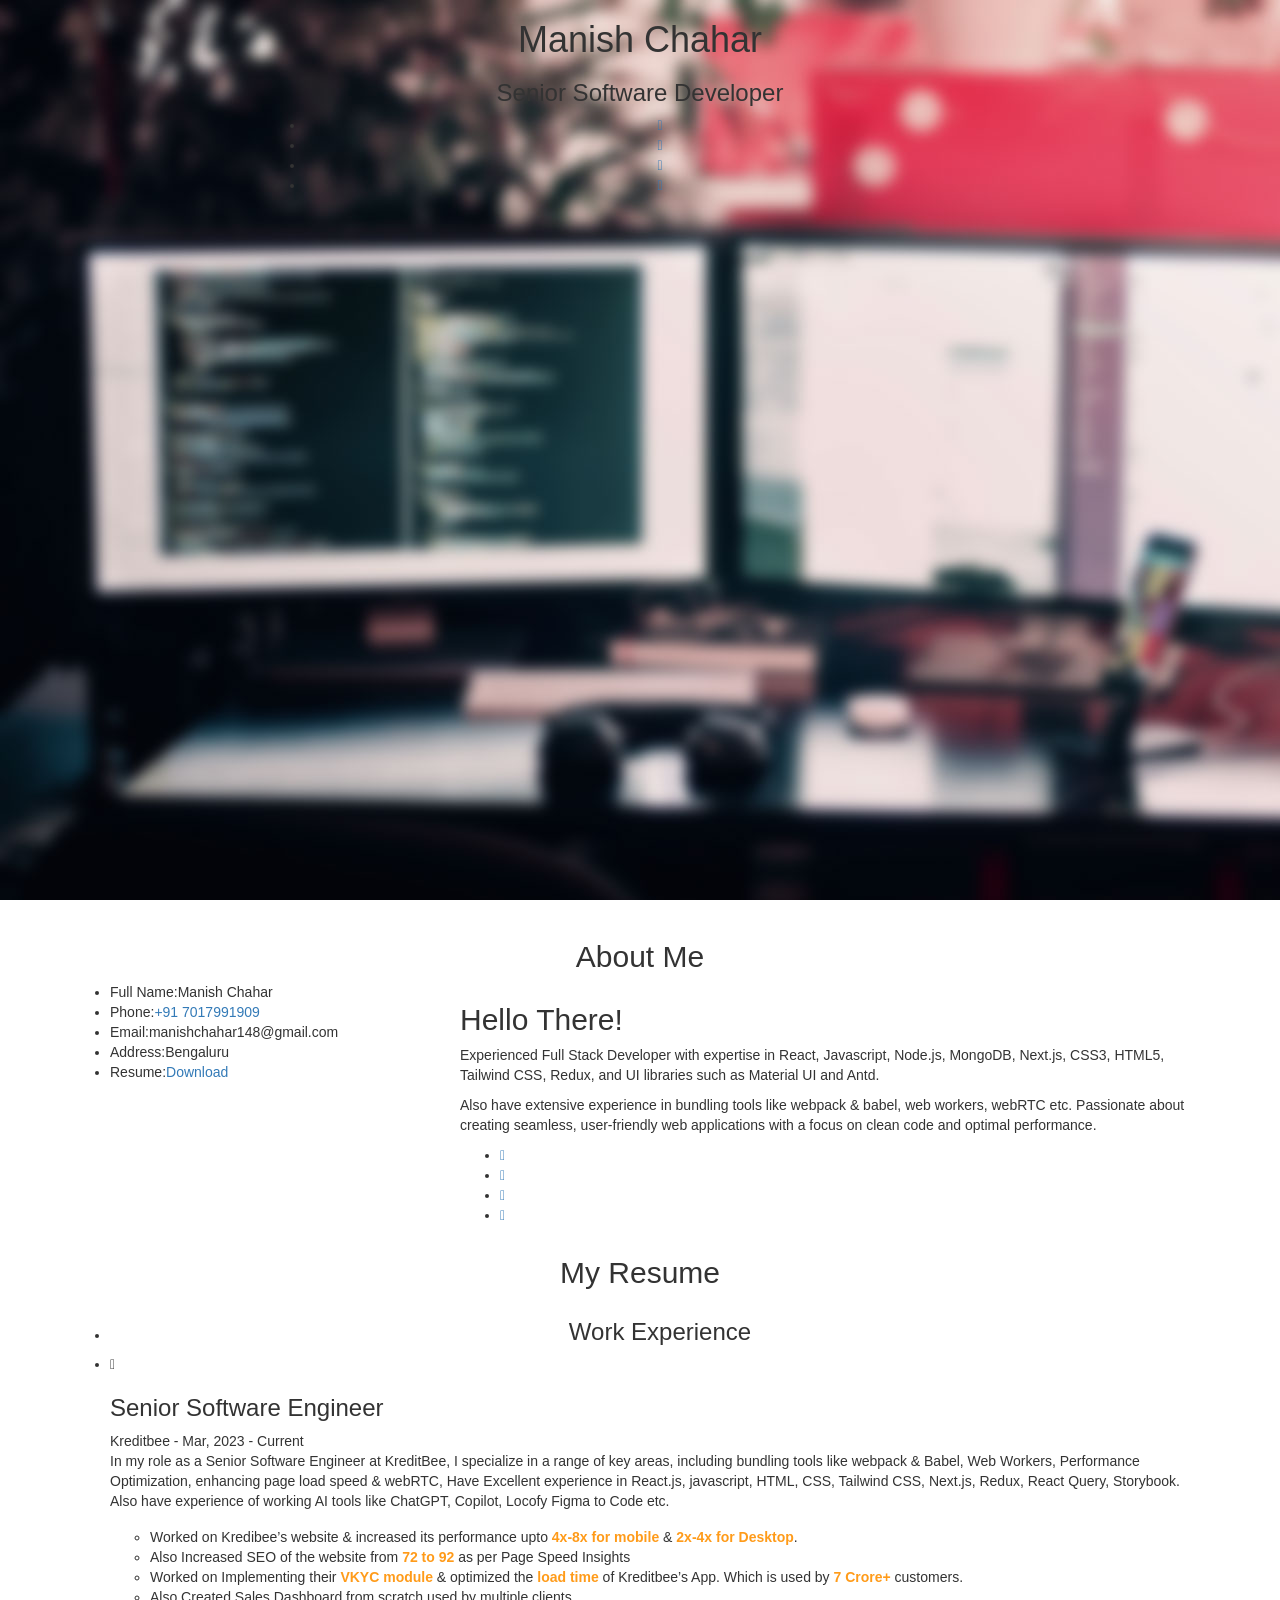
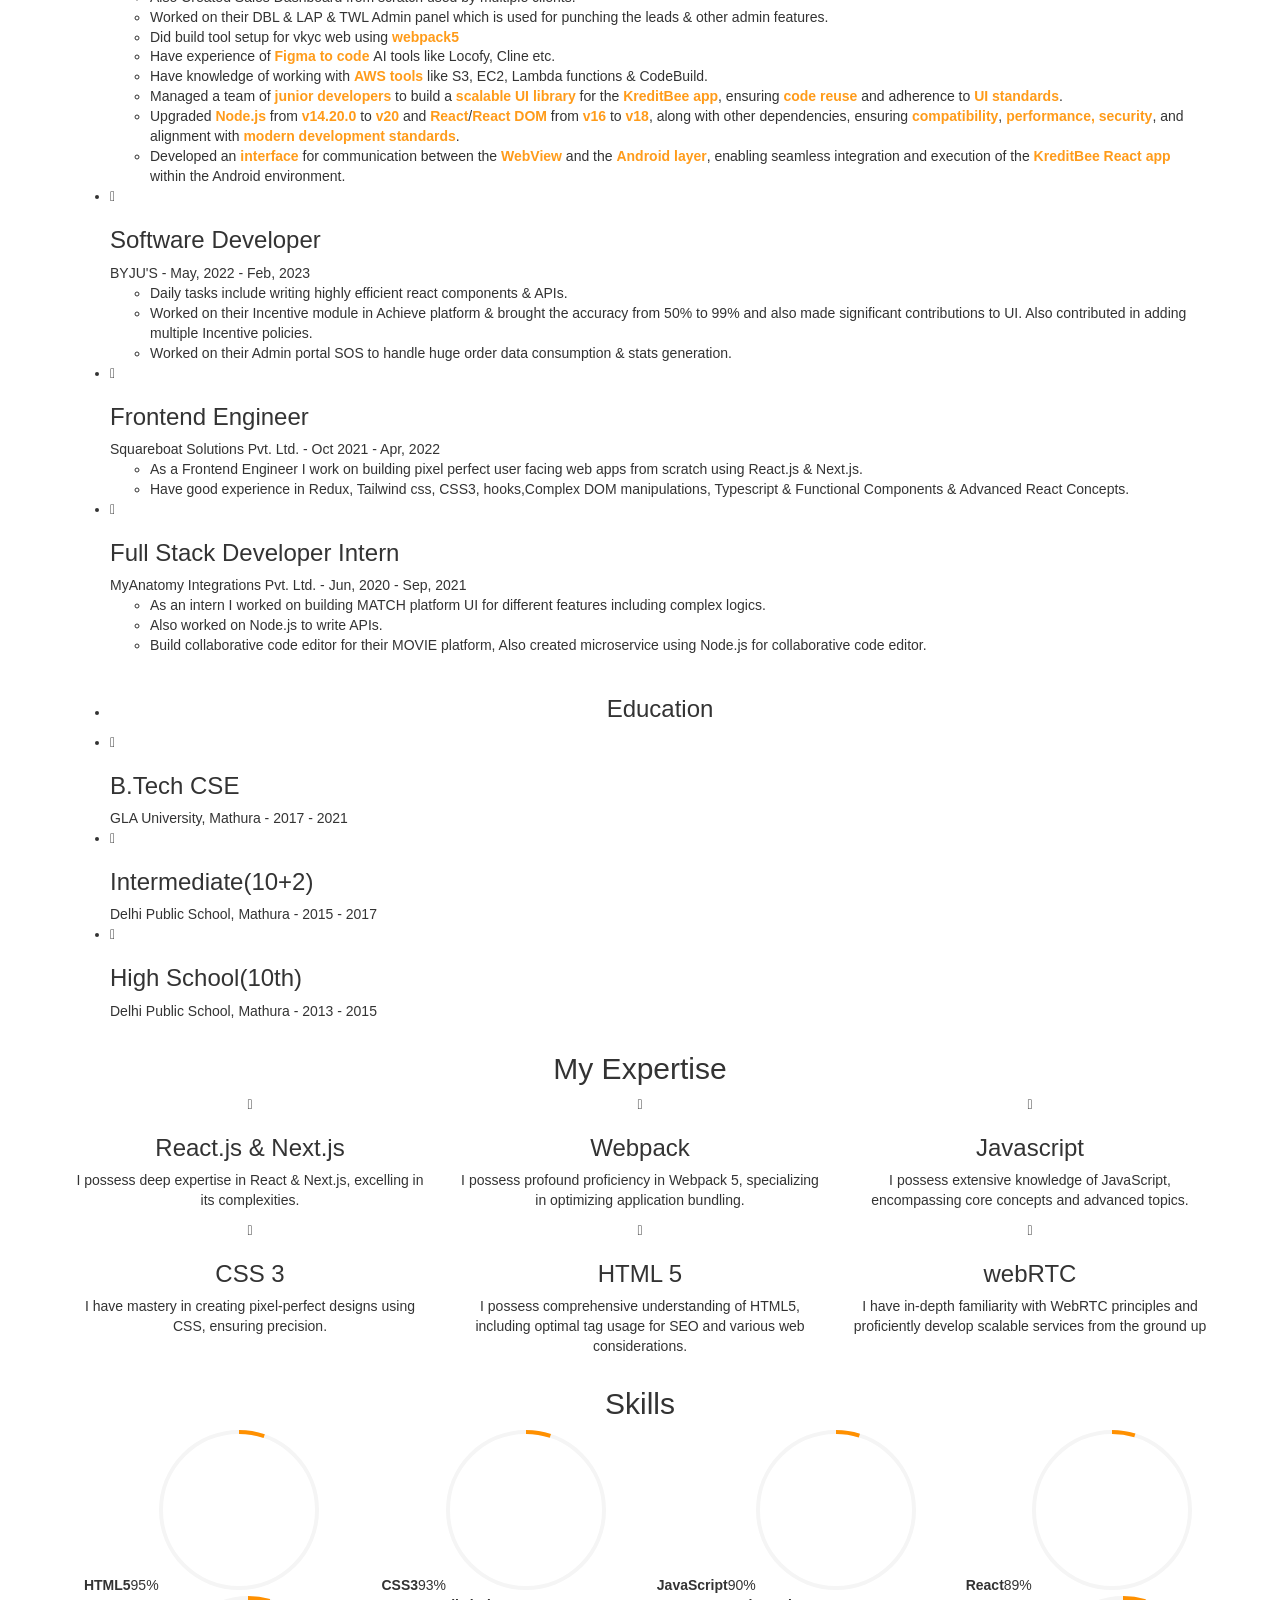
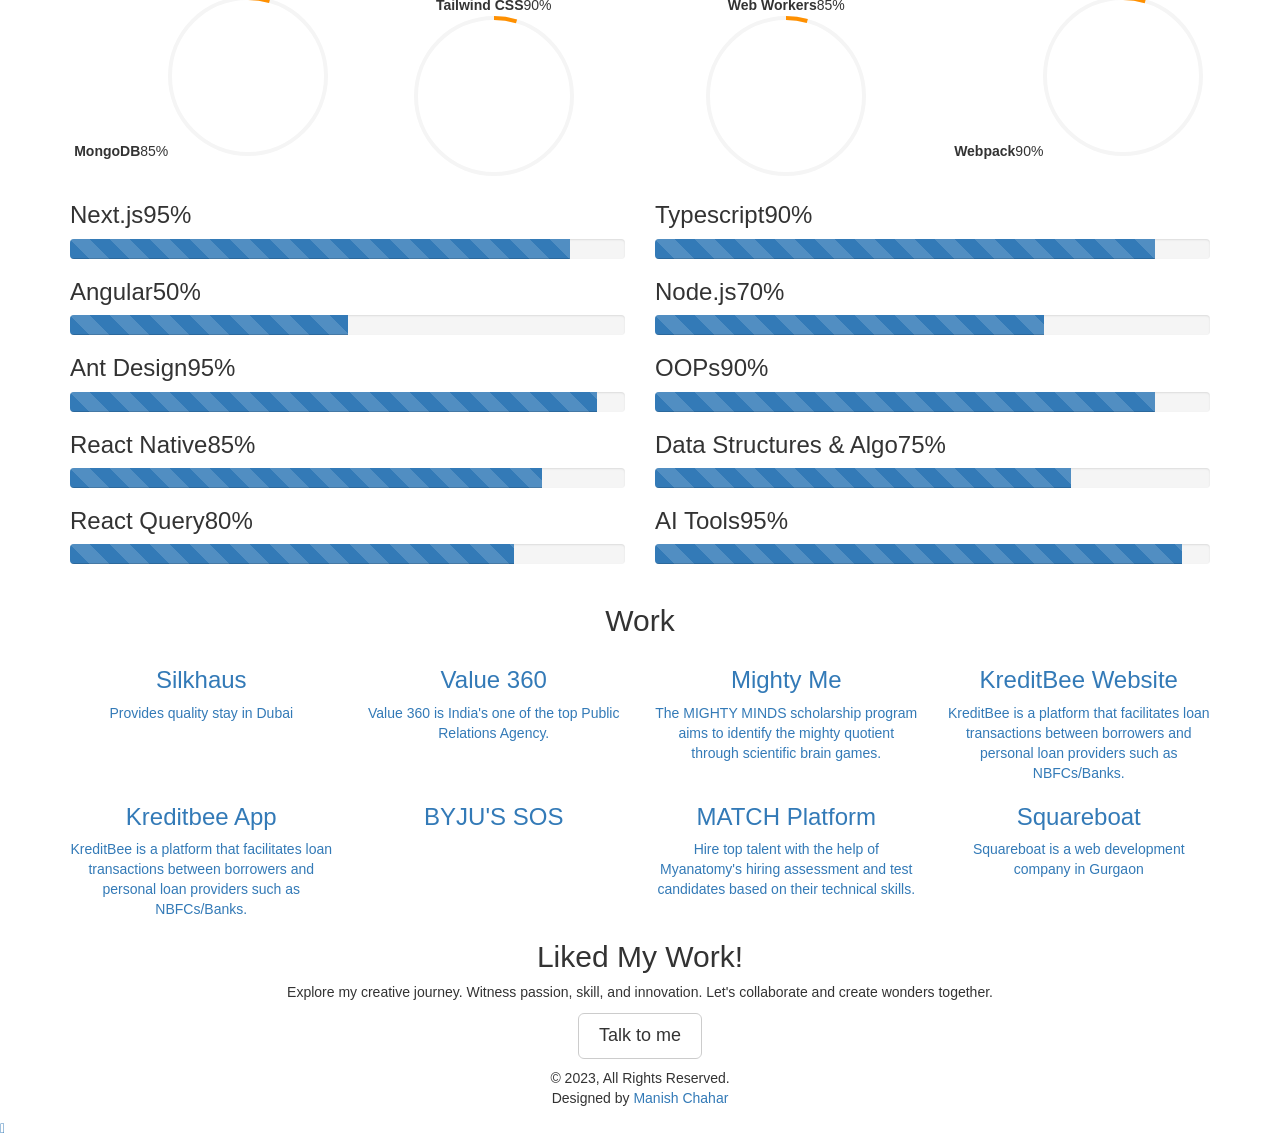
==== index.html @ 844292bc "updated resume" ====
<!DOCTYPE HTML>
<html>
	<head>
	<meta charset="utf-8">
	<meta http-equiv="X-UA-Compatible" content="IE=edge">
	<title>Manish Chahar | Senior Software Developer</title>
	<meta name="viewport" content="width=device-width, initial-scale=1">
	<meta name="description" content="Manish Chahar, Senior Software Engineer @ Kreditbee, Completed graduation from GLA university." />
	<meta name="keywords" content="Manish, Chahar, DPS, GLAU, Kreditbee, BYJUS, Squareboat, Myanatomy, Software Developer, Mathura, UP " />
	<meta name="author" content="Manish Chahar" />
	<link rel="shortcut icon" href="/images/manish-chahar.jpg">


	<!-- 
	//////////////////////////////////////////////////////

	FREE HTML5 TEMPLATE 
	DESIGNED & DEVELOPED by FreeHTML5.co
		
	Website: 		http://freehtml5.co/
	Email: 			info@freehtml5.co
	Twitter: 		http://twitter.com/fh5co
	Facebook: 		https://www.facebook.com/fh5co

	//////////////////////////////////////////////////////
	 -->

  	<!-- Facebook and Twitter integration -->
	<meta property="og:title" content="Manish Chahar | Senior Software Engineer"/>
	<meta property="og:image" content="https://media.licdn.com/dms/image/D5603AQE0ILjl3J16UA/profile-displayphoto-shrink_800_800/0/1688136724009?e=2147483647&v=beta&t=O2MAdhRwEzxKt0YaDdYSLkgUY6iPmel_VOQqS8yxaNg"/>
	<meta property="og:url" content="http://manishchahar.in"/>
	<meta property="og:site_name" content="Manish Chahar | Senior Software Engineer"/>
	<meta property="og:description" content="Manish Chahar, Senior Software Engineer @ Kreditbee, Graduated from GLA university."/>
	<meta name="twitter:title" content="Manish Chahar | Senior Software Engineer" />
	<meta name="twitter:image" content="https://media.licdn.com/dms/image/D5603AQE0ILjl3J16UA/profile-displayphoto-shrink_800_800/0/1688136724009?e=2147483647&v=beta&t=O2MAdhRwEzxKt0YaDdYSLkgUY6iPmel_VOQqS8yxaNg" />
	<meta name="twitter:url" content="http://manishchahar.in" />
	<meta name="twitter:card" content="" />

	<link href="https://fonts.googleapis.com/css?family=Space+Mono" rel="stylesheet">
	<link href="https://fonts.googleapis.com/css?family=Kaushan+Script" rel="stylesheet">
	
	<!-- Animate.css -->
	<link rel="stylesheet" href="css/animate.css">
	<!-- Icomoon Icon Fonts-->
	<link rel="stylesheet" href="css/icomoon.css">
	<!-- Bootstrap  -->
	<link rel="stylesheet" href="css/bootstrap.css">

	<!-- Theme style  -->
	<link rel="stylesheet" href="css/style.css">

	<!-- Modernizr JS -->
	<script src="js/modernizr-2.6.2.min.js"></script>
	<!-- FOR IE9 below -->
	<!--[if lt IE 9]>
	<script src="js/respond.min.js"></script>
	<![endif]-->

	</head>
	<body>
		
	<div class="fh5co-loader"></div>
	
	<div id="page">	
	<header id="fh5co-header" class="fh5co-cover js-fullheight" role="banner" style="background-image:url(images/cover_bg_3.jpg);" data-stellar-background-ratio="0.5">
		<div class="overlay"></div>
		<div class="container">
			<div class="row">
				<div class="col-md-8 col-md-offset-2 text-center">
					<div class="display-t js-fullheight">
						<div class="display-tc js-fullheight animate-box" data-animate-effect="fadeIn">
							<div class="profile-thumb" style="background: url(/images/manish-chahar.jpg);"></div>
							<h1><span>Manish Chahar</span></h1>
							<h3><span>Senior Software Developer</span></h3>
							<p>
								<ul class="fh5co-social-icons">
									<li><a href="https://github.com/ManishChahar148"><i class="icon-github2"></i></a></li>
									<li><a href="https://www.linkedin.com/in/manish-chahar/"><i class="icon-linkedin2"></i></a></li>
									<li><a href="https://www.instagram.com/_manishchahar148/"><i class="icon-instagram2"></i></a></li>
									<li><a href="https://www.facebook.com/profile.php?id=100008819467058"><i class="icon-facebook2"></i></a></li>
									
								</ul>
							</p>
						</div>
					</div>
				</div>
			</div>
		</div>
	</header>

	<div id="fh5co-about" class="animate-box">
		<div class="container">
			<div class="row">
				<div class="col-md-8 col-md-offset-2 text-center fh5co-heading">
					<h2>About Me</h2>
				</div>
			</div>
			<div class="row">
				<div class="col-md-4">
					<ul class="info">
						<li><span class="first-block">Full Name:</span><span class="second-block">Manish Chahar</span></li>
						<li><span class="first-block">Phone:</span><span class="second-block"><a href="tel:+917017991909">+91 7017991909</a></span></li>
						<li><span class="first-block">Email:</span><span class="second-block">manishchahar148@gmail.com</span></li>
						<!-- <li><span class="first-block">Website:</span><span class="second-block">www.yoursite.com</span></li> -->
						<li><span class="first-block">Address:</span><span class="second-block">Bengaluru</span></li>
						<li><span class="first-block">Resume:</span><span class="second-block"><a href="./docs/manish-chahar-senior-software-engineer.pdf">Download </a></span></li>
					</ul>
				</div>
				<div class="col-md-8">
					<h2>Hello There!</h2>
					<p>Experienced Full Stack Developer with expertise in React, Javascript, Node.js, MongoDB, Next.js, CSS3, HTML5, Tailwind CSS, Redux, and UI libraries such as Material UI and Antd.</p>
					<p>Also have extensive experience in bundling tools like webpack & babel, web workers, webRTC etc. Passionate about creating seamless, user-friendly web applications with a focus on clean code and optimal performance.</p>
					<p>
						<ul class="fh5co-social-icons">
							<li><a href="https://github.com/ManishChahar148"><i class="icon-github2"></i></a></li>
							<li><a href="https://www.linkedin.com/in/manish-chahar/"><i class="icon-linkedin2"></i></a></li>
							<li><a href="https://www.instagram.com/_manishchahar148/"><i class="icon-instagram2"></i></a></li>
							<li><a href="https://www.facebook.com/profile.php?id=100008819467058"><i class="icon-facebook2"></i></a></li>
						</ul>
					</p>
				</div>
			</div>
		</div>
	</div>

	<div id="fh5co-resume" class="fh5co-bg-color">
		<div class="container">
			<div class="row animate-box">
				<div class="col-md-8 col-md-offset-2 text-center fh5co-heading">
					<h2>My Resume</h2>
				</div>
			</div>
			<div class="row">
				<div class="col-md-12 col-md-offset-0">
					<ul class="timeline">
						<li class="timeline-heading text-center animate-box">
							<div><h3>Work Experience</h3></div>
						</li>
						<li class="animate-box timeline-unverted">
							<div class="timeline-badge"><i class="icon-suitcase"></i></div>
							<div class="timeline-panel">
								<div class="timeline-heading">
									<h3 class="timeline-title">Senior Software Engineer</h3>
									<span class="company">Kreditbee - Mar, 2023 - Current</span>
								</div>
								<div class="timeline-body">
									<p style="text-align: left;">In my role as a Senior Software Engineer at KreditBee, I specialize in a range of key areas, including bundling  tools like webpack & Babel, Web Workers, Performance Optimization, enhancing page load speed & webRTC, Have Excellent experience in React.js, javascript, HTML, CSS, Tailwind CSS, Next.js, Redux, React Query, Storybook. Also have experience of working AI tools like ChatGPT, Copilot, Locofy Figma to Code etc.									</p>
									<ul style="text-align: left; margin-top: 16px;">
										<li>Worked on Kredibee’s website & increased its performance upto <strong style="color: #ff9000e6;">4x-8x for mobile</strong> & <strong style="color: #ff9000e6;">2x-4x for Desktop</strong>.</li>
										<li>Also Increased SEO of the website from <strong style="color: #ff9000e6;">72 to 92 </strong> as per Page Speed Insights</li>
										<li>Worked on Implementing their <strong style="color: #ff9000e6;">VKYC module</strong> & optimized the <strong style="color: #ff9000e6;">load time</strong> of Kreditbee’s App. Which is used by <strong style="color: #ff9000e6;">7 Crore+</strong> customers.</li>
										<li>Also Created Sales Dashboard from scratch used by multiple clients.</li>
										<li>Worked on their DBL & LAP & TWL Admin panel which is used for punching the leads & other admin features.
										<li>Did build tool setup for vkyc web using <strong style="color: #ff9000e6;">webpack5</strong></li>
										<li>Have experience of <strong style="color: #ff9000e6;">Figma to code </strong> AI tools like Locofy, Cline etc.</strong></li>
										<li>Have knowledge of working with <strong style="color: #ff9000e6;">AWS tools</strong> like S3, EC2, Lambda functions & CodeBuild.</li>
										<li>Managed a team of <strong style="color: #ff9000e6;">junior developers</strong> to build a <strong style="color: #ff9000e6;">scalable UI library</strong> for the <strong style="color: #ff9000e6;">KreditBee app</strong>, ensuring <strong style="color: #ff9000e6;">code reuse</strong> and adherence to <strong style="color: #ff9000e6;">UI standards</strong>.</li>
										<li>Upgraded <strong style="color: #ff9000e6;">Node.js</strong> from <strong style="color: #ff9000e6;">v14.20.0</strong> to <strong style="color: #ff9000e6;">v20</strong> and <strong style="color: #ff9000e6;">React</strong>/<strong style="color: #ff9000e6;">React DOM</strong> from <strong style="color: #ff9000e6;">v16</strong> to <strong style="color: #ff9000e6;">v18</strong>, along with other dependencies, ensuring <strong style="color: #ff9000e6;">compatibility</strong>, <strong style="color: #ff9000e6;">performance, security</strong>, and alignment with <strong style="color: #ff9000e6;">modern development standards</strong>.</li>
										<li>Developed an <strong style="color: #ff9000e6;">interface</strong> for communication between the <strong style="color: #ff9000e6;">WebView</strong> and the <strong style="color: #ff9000e6;">Android layer</strong>, enabling seamless integration and execution of the <strong style="color: #ff9000e6;">KreditBee React app</strong> within the Android environment.</li>

									</ul>
								</div>
							</div>
						</li>
						<li class="timeline-inverted animate-box">
							<div class="timeline-badge"><i class="icon-suitcase"></i></div>
							<div class="timeline-panel">
								<div class="timeline-heading">
									<h3 class="timeline-title">Software Developer</h3>
									<span class="company">BYJU'S - May, 2022 - Feb, 2023</span>
								</div>
								<div class="timeline-body">
									<ul>
										<li>Daily tasks include writing highly efficient react components & APIs.</li>
										<li>Worked on their Incentive module in Achieve platform & brought the accuracy from 50% to 99% and also made significant contributions to UI. Also contributed in adding multiple Incentive policies.</li>
										<li>Worked on their Admin portal SOS to handle huge order data consumption & stats generation.</li>
									</ul>
									
								</div>
							</div>
						</li>
						<li class="animate-box timeline-unverted">
							<div class="timeline-badge"><i class="icon-suitcase"></i></div>
							<div class="timeline-panel">
								<div class="timeline-heading">
									<h3 class="timeline-title">Frontend Engineer</h3>
									<span class="company">Squareboat Solutions Pvt. Ltd. - Oct 2021 - Apr, 2022</span>
								</div>
								<div class="timeline-body">
									<ul>
										<li>As a Frontend Engineer I work on building pixel perfect user facing web apps from scratch using React.js & Next.js. </li>
										<li>Have good experience in Redux, Tailwind css, CSS3, hooks,Complex DOM manipulations, Typescript & Functional Components & Advanced React Concepts.</li>
									</ul>
								</div>
							</div>
						</li>
						
						<li class="timeline-inverted animate-box">
							<div class="timeline-badge"><i class="icon-suitcase"></i></div>
							<div class="timeline-panel">
								<div class="timeline-heading">
									<h3 class="timeline-title">Full Stack Developer Intern</h3>
									<span class="company">MyAnatomy Integrations Pvt. Ltd. - Jun, 2020 - Sep, 2021</span>
								</div>
								<div class="timeline-body">
									<ul>
										<li>As an intern I worked on building MATCH platform UI for different features including complex logics.</li>
										<li>Also worked on Node.js to write APIs.</li>
										<li>Build collaborative code editor for their MOVIE platform, Also created microservice using Node.js for collaborative code editor.</li>
									</ul>
									
								</div>
							</div>
						</li>

						<br>
						<li class="timeline-heading text-center animate-box">
							<div><h3>Education</h3></div>
						</li>
						<li class="timeline-inverted animate-box">
							<div class="timeline-badge"><i class="icon-graduation-cap"></i></div>
							<div class="timeline-panel">
								<div class="timeline-heading">
									<h3 class="timeline-title">B.Tech CSE</h3>
									<span class="company">GLA University, Mathura - 2017 - 2021</span>
								</div>
								<!-- <div class="timeline-body">
									<ul>
										<li>As a Frontend Engineer I work on building pixel perfect user facing web apps from scratch using React.js & Next.js. </li>
										<li>Have good experience in Redux, Tailwind css, CSS3, hooks,Complex DOM manipulations, Typescript & Functional Components.</li>
									</ul>
								</div> -->
							</div>
						</li>
						<li class="animate-box timeline-unverted">
							<div class="timeline-badge"><i class="icon-graduation-cap"></i></div>
							<div class="timeline-panel">
								<div class="timeline-heading">
									<h3 class="timeline-title">Intermediate(10+2)</h3>
									<span class="company">Delhi Public School, Mathura - 2015 - 2017</span>
								</div>
								<!-- <div class="timeline-body">
									<p>Far far away, behind the word mountains, far from the countries Vokalia and Consonantia, there live the blind texts.</p>
								</div> -->
							</div>
						</li>
						<li class="timeline-inverted animate-box">
							<div class="timeline-badge"><i class="icon-graduation-cap"></i></div>
							<div class="timeline-panel">
								<div class="timeline-heading">
									<h3 class="timeline-title">High School(10th)</h3>
									<span class="company">Delhi Public School, Mathura - 2013 - 2015</span>
								</div>
								<!-- <div class="timeline-body">
									<p>Far far away, behind the word mountains, they live in Bookmarksgrove right at the coast of the Semantics, a large language ocean.</p>
								</div> -->
							</div>
						</li>						
			    	</ul>
				</div>
			</div>
		</div>
	</div>
	

	<div id="fh5co-features" class="animate-box">
		<div class="container">
			<div class="services-padding">
				<div class="row">
					<div class="col-md-8 col-md-offset-2 text-center fh5co-heading">
						<h2>My Expertise</h2>
					</div>
				</div>
				<div class="row">
					<div class="col-md-4 text-center">
						<div class="feature-left">
							<span class="icon">
								<i class="icon-genius"></i>
							</span>
							<div class="feature-copy">
								<h3>React.js & Next.js</h3>
								<p>I possess deep expertise in React & Next.js, excelling in its complexities.</p>
							</div>
						</div>
					</div>

					<div class="col-md-4 text-center">
						<div class="feature-left">
							<span class="icon">
								<i class="icon-codepen"></i>
							</span>
							<div class="feature-copy">
								<h3>Webpack</h3>
								<p>I possess profound proficiency in Webpack 5, specializing in optimizing application bundling.</p>
							</div>
						</div>

					</div>
					<div class="col-md-4 text-center">
						<div class="feature-left">
							<span class="icon">
								<i class="icon-code"></i>
							</span>
							<div class="feature-copy">
								<h3>Javascript</h3>
								<p>I possess extensive knowledge of JavaScript, encompassing core concepts and advanced topics.</p>
							</div>
						</div>
					</div>
				</div>


				<div class="row">
					<div class="col-md-4 text-center">

						<div class="feature-left">
							<span class="icon">
								<i class="icon-css3"></i>
							</span>
							<div class="feature-copy">
								<h3>CSS 3</h3>
								<p>I have mastery in creating pixel-perfect designs using CSS, ensuring precision.</p>
							</div>
						</div>

					</div>

					<div class="col-md-4 text-center">
						<div class="feature-left">
							<span class="icon">
								<i class="icon-html-five"></i>
							</span>
							<div class="feature-copy">
								<h3>HTML 5</h3>
								<p>I possess comprehensive understanding of HTML5, including optimal tag usage for SEO and various web considerations.</p>
							</div>
						</div>

					</div>
					<div class="col-md-4 text-center">
						<div class="feature-left">
							<span class="icon">
								<i class="icon-video-camera"></i>
							</span>
							<div class="feature-copy">
								<h3>webRTC</h3>
								<p>I have in-depth familiarity with WebRTC principles and proficiently develop scalable services from the ground up</p>
							</div>
						</div>
					</div>
				</div>
			</div>
		</div>
	</div>

	<div id="fh5co-skills" class="animate-box">
		<div class="container">
			<div class="row">
				<div class="col-md-8 col-md-offset-2 text-center fh5co-heading">
					<h2>Skills</h2>
				</div>
			</div>
			<div class="row row-pb-md">
				<div class="col-md-3 col-sm-6 col-xs-12 text-center">
					<div class="chart" data-percent="95"><span><strong>HTML5</strong>95%</span></div>
				</div>
				<div class="col-md-3 col-sm-6 col-xs-12 text-center">
					<div class="chart" data-percent="93"><span><strong>CSS3</strong>93%</span></div>
				</div>
				<div class="col-md-3 col-sm-6 col-xs-12 text-center">
					<div class="chart" data-percent="90"><span><strong>JavaScript</strong>90%</span></div>
				</div>

				<div class="col-md-3 col-sm-6 col-xs-12 text-center">
					<div class="chart" data-percent="89"><span><strong>React</strong>89%</span></div>
				</div>
				<div class="col-md-3 col-sm-6 col-xs-12 text-center">
					<div class="chart" data-percent="85"><span><strong>MongoDB</strong>85%</span></div>
				</div>
				<div class="col-md-3 col-sm-6 col-xs-12 text-center">
					<div class="chart" data-percent="90"><span><strong>Tailwind CSS</strong>90%</span></div>
				</div>
				<div class="col-md-3 col-sm-6 col-xs-12 text-center">
					<div class="chart" data-percent="85"><span><strong>Web Workers</strong>85%</span></div>
				</div>
				<div class="col-md-3 col-sm-6 col-xs-12 text-center">
					<div class="chart" data-percent="90"><span><strong>Webpack</strong>90%</span></div>
				</div>
			</div>
			<div class="row">
				<div class="col-md-6">
					<div class="progress-wrap">
						<h3><span class="name-left">Next.js</span><span class="value-right">95%</span></h3>
						<div class="progress">
						  <div class="progress-bar progress-bar-1 progress-bar-striped active" role="progressbar"
						  aria-valuenow="90" aria-valuemin="0" aria-valuemax="100" style="width:90%">
						  </div>
						</div>
					</div>
					<div class="progress-wrap">
						<h3><span class="name-left">Angular</span><span class="value-right">50%</span></h3>
						<div class="progress">
						  <div class="progress-bar progress-bar-2 progress-bar-striped active" role="progressbar"
						  aria-valuenow="50" aria-valuemin="0" aria-valuemax="100" style="width:50%">
						  </div>
						</div>
					</div>
					<div class="progress-wrap">
						<h3><span class="name-left">Ant Design</span><span class="value-right">95%</span></h3>
						<div class="progress">
						  <div class="progress-bar progress-bar-3 progress-bar-striped active" role="progressbar"
						  aria-valuenow="95" aria-valuemin="0" aria-valuemax="100" style="width:95%">
						  </div>
						</div>
					</div>
					<div class="progress-wrap">
						<h3><span class="name-left">React Native</span><span class="value-right">85%</span></h3>
						<div class="progress">
						  <div class="progress-bar progress-bar-4 progress-bar-striped active" role="progressbar"
						  aria-valuenow="85" aria-valuemin="0" aria-valuemax="100" style="width:85%">
						  </div>
						</div>
					</div>
					<div class="progress-wrap">
						<h3><span class="name-left">React Query</span><span class="value-right">80%</span></h3>
						<div class="progress">
						  <div class="progress-bar progress-bar-4 progress-bar-striped active" role="progressbar"
						  aria-valuenow="80" aria-valuemin="0" aria-valuemax="100" style="width:80%">
						  </div>
						</div>
					</div>
				</div>
				<div class="col-md-6">
					<div class="progress-wrap">
						<h3><span class="name-left">Typescript</span><span class="value-right">90%</span></h3>
						<div class="progress">
						  <div class="progress-bar progress-bar-5 progress-bar-striped active" role="progressbar"
						  aria-valuenow="90" aria-valuemin="0" aria-valuemax="100" style="width:90%">
						  </div>
						</div>
					</div>
					<div class="progress-wrap">
						<h3><span class="name-left">Node.js</span><span class="value-right">70%</span></h3>
						<div class="progress">
						  <div class="progress-bar progress-bar-striped active" role="progressbar"
						  aria-valuenow="70" aria-valuemin="0" aria-valuemax="100" style="width:70%">
						  </div>
						</div>
					</div>
					<div class="progress-wrap">
						<h3><span class="name-left">OOPs</span><span class="value-right">90%</span></h3>
						<div class="progress">
						  <div class="progress-bar progress-bar-1 progress-bar-striped active" role="progressbar"
						  aria-valuenow="90" aria-valuemin="0" aria-valuemax="100" style="width:90%">
						  </div>
						</div>
					</div>
					<div class="progress-wrap">
						<h3><span class="name-left">Data Structures & Algo</span><span class="value-right">75%</span></h3>
						<div class="progress">
						  <div class="progress-bar progress-bar-3 progress-bar-striped active" role="progressbar"
						  aria-valuenow="75" aria-valuemin="0" aria-valuemax="100" style="width:75%">
						  </div>
						</div>
					</div>
					<div class="progress-wrap">
						<h3><span class="name-left">AI Tools</span><span class="value-right">95%</span></h3>
						<div class="progress">
						  <div class="progress-bar progress-bar-3 progress-bar-striped active" role="progressbar"
						  aria-valuenow="95" aria-valuemin="0" aria-valuemax="100" style="width:95%">
						  </div>
						</div>
					</div>
				</div>
			</div>
		</div>
	</div>

	<div id="fh5co-work" class="fh5co-bg-dark">
		<div class="container">
			<div class="row animate-box">
				<div class="col-md-8 col-md-offset-2 text-center fh5co-heading">
					<h2>Work</h2>
				</div>
			</div>
			<div class="row">
				<div class="col-md-3 text-center col-padding animate-box">
					<a href="https://www.silkhaus.com/?currency=AED" target="_blank" class="work" style="background-image: url(images/port1.png); background-position: left;">
						<div class="desc">
							<h3>Silkhaus</h3>
							<span>Provides quality stay in Dubai</span>
						</div>
					</a>
				</div>
				<div class="col-md-3 text-center col-padding animate-box">
					<a href="https://www.value360india.com/" class="work" target="_blank" style="background-image: url(images/port2.png);background-position: left;">
						<div class="desc">
							<h3>Value 360</h3>
							<span>Value 360 is India's one of the top Public Relations Agency.</span>
						</div>
					</a>
				</div>
				<div class="col-md-3 text-center col-padding animate-box">
					<a href="https://www.mightyme.in/" class="work" target="_blank" style="background-image: url(images/port3.png); background-position: left;">
						<div class="desc">
							<h3>Mighty Me</h3>
							<span>The MIGHTY MINDS scholarship program aims to identify the mighty quotient through scientific brain games.</span>
						</div>
					</a>
				</div>
				<div class="col-md-3 text-center col-padding animate-box">
					<a href="https://www.kreditbee.in/" class="work" target="_blank" style="background-image: url(images/port4.png); background-position: left;">
						<div class="desc">
							<h3>KreditBee Website</h3>
							<span>KreditBee is a platform that facilitates loan transactions between borrowers and personal loan providers such as NBFCs/Banks.</span>
						</div>
					</a>
				</div>
				<div class="col-md-3 text-center col-padding animate-box">
					<a href="https://play.google.com/store/apps/details?id=com.kreditbee.android" target="_blank" class="work" style="background-image: url(images/portfolio-5.png); background-position: left;">
						<div class="desc">
							<h3>Kreditbee App</h3>
							<span>KreditBee is a platform that facilitates loan transactions between borrowers and personal loan providers such as NBFCs/Banks.</span>
						</div>
					</a>
				</div>
				<div class="col-md-3 text-center col-padding animate-box">
					<a href="https://sos.byjusorders.com/login" target="_blank" class="work" style="background-image: url(images/portfolio-6.png); background-position: left;">
						<div class="desc">
							<h3>BYJU'S SOS</h3>
							<!-- <span>Illustration</span> -->
						</div>
					</a>
				</div>
				<div class="col-md-3 text-center col-padding animate-box">
					<a href="https://match.myanatomy.in/login" target="_blank" class="work" style="background-image: url(images/portfolio-7.png); background-position: left;">
						<div class="desc">
							<h3>MATCH Platform</h3>
							<span> Hire top talent with the help of Myanatomy's hiring assessment and test candidates based on their technical skills.</span>
						</div>
					</a>
				</div>
				<div class="col-md-3 text-center col-padding animate-box">
					<a href="https://squareboat.com/" target="_blank" class="work" style="background-image: url(images/portfolio-8.png); background-position: left;">
						<div class="desc">
							<h3>Squareboat</h3>
							<span>Squareboat is a web development company in Gurgaon</span>
						</div>
					</a>
				</div>
			</div>
		</div>
	</div>

	<!-- <div id="fh5co-blog">
		<div class="container">
			<div class="row animate-box">
				<div class="col-md-8 col-md-offset-2 text-center fh5co-heading">
					<h2>Post on Medium</h2>
					<p>Dignissimos asperiores vitae velit veniam totam fuga molestias accusamus alias autem provident. Odit ab aliquam dolor eius.</p>
				</div>
			</div>
			<div class="row">
				<div class="col-md-4">
					<div class="fh5co-blog animate-box">
						<a href="#" class="blog-bg" style="background-image: url(images/portfolio-1.jpg);"></a>
						<div class="blog-text">
							<span class="posted_on">Mar. 15th 2016</span>
							<h3><a href="#">Photoshoot On The Street</a></h3>
							<p>Far far away, behind the word mountains, far from the countries Vokalia and Consonantia, there live the blind texts.</p>
							<ul class="stuff">
								<li><i class="icon-heart2"></i>249</li>
								<li><i class="icon-eye2"></i>308</li>
								<li><a href="#">Read More<i class="icon-arrow-right22"></i></a></li>
							</ul>
						</div> 
					</div>
				</div>
				<div class="col-md-4">
					<div class="fh5co-blog animate-box">
						<a href="#" class="blog-bg" style="background-image: url(images/portfolio-2.jpg);"></a>
						<div class="blog-text">
							<span class="posted_on">Mar. 15th 2016</span>
							<h3><a href="#">Surfing at Philippines</a></h3>
							<p>Far far away, behind the word mountains, far from the countries Vokalia and Consonantia, there live the blind texts.</p>
							<ul class="stuff">
								<li><i class="icon-heart2"></i>249</li>
								<li><i class="icon-eye2"></i>308</li>
								<li><a href="#">Read More<i class="icon-arrow-right22"></i></a></li>
							</ul>
						</div> 
					</div>
				</div>
				<div class="col-md-4">
					<div class="fh5co-blog animate-box">
						<a href="#" class="blog-bg" style="background-image: url(images/portfolio-3.jpg);"></a>
						<div class="blog-text">
							<span class="posted_on">Mar. 15th 2016</span>
							<h3><a href="#">Capture Living On Uderwater</a></h3>
							<p>Far far away, behind the word mountains, far from the countries Vokalia and Consonantia, there live the blind texts.</p>
							<ul class="stuff">
								<li><i class="icon-heart2"></i>249</li>
								<li><i class="icon-eye2"></i>308</li>
								<li><a href="#">Read More<i class="icon-arrow-right22"></i></a></li>
							</ul>
						</div> 
					</div>
				</div>
			</div>
		</div>
	</div> -->
	
	<div id="fh5co-started" class="fh5co-bg-dark">
		<div class="overlay"></div>
		<div class="container">
			<div class="row animate-box">
				<div class="col-md-8 col-md-offset-2 text-center fh5co-heading">
					<h2>Liked My Work!</h2>
					<p>Explore my creative journey. Witness passion, skill, and innovation. Let's collaborate and create wonders together.</p>
					<p><a href="tel:+91 7017991909" class="btn btn-default btn-lg">Talk to me</a></p>
				</div>
			</div>
		</div>
	</div>

	<!-- <div id="fh5co-consult">
		<div class="video fh5co-video" style="background-image: url(images/cover_bg_1.jpg);">
			<div class="overlay"></div>
		</div>
		<div class="choose animate-box">
			<h2>Contact</h2>
			<form action="#">
				<div class="row form-group">
					<div class="col-md-6">
						<input type="text" id="fname" class="form-control" placeholder="Your firstname">
					</div>
				</div>
				<div class="row form-group">
					<div class="col-md-6">
						<input type="text" id="lname" class="form-control" placeholder="Your lastname">
					</div>
				</div>

				<div class="row form-group">
					<div class="col-md-12">
						<input type="text" id="email" class="form-control" placeholder="Your email address">
					</div>
				</div>

				<div class="row form-group">
					<div class="col-md-12">
						<input type="text" id="subject" class="form-control" placeholder="Your subject of this message">
					</div>
				</div>

				<div class="row form-group">
					<div class="col-md-12">
						<textarea name="message" id="message" cols="30" rows="10" class="form-control" placeholder="Say something about us"></textarea>
					</div>
				</div>
				<div class="form-group">
					<input type="submit" value="Send Message" class="btn btn-primary">
				</div>

			</form>	
		</div>
	</div> -->

	<!-- <div id="map" class="fh5co-map"></div> -->
	</div>
	
	<div id="fh5co-footer">
		<div class="container">
			<div class="row">
				<div class="col-md-12">
					<p style="text-align: center;">&copy; 2023,  All Rights Reserved. <br>Designed by <a href="#" target="_blank">Manish Chahar</a> </p>
				</div>
			</div>
		</div>
	</div>

	<div class="gototop js-top">
		<a href="#" class="js-gotop"><i class="icon-arrow-up22"></i></a>
	</div>
	
	<!-- jQuery -->
	<script src="js/jquery.min.js"></script>
	<!-- jQuery Easing -->
	<script src="js/jquery.easing.1.3.js"></script>
	<!-- Bootstrap -->
	<script src="js/bootstrap.min.js"></script>
	<!-- Waypoints -->
	<script src="js/jquery.waypoints.min.js"></script>
	<!-- Stellar Parallax -->
	<script src="js/jquery.stellar.min.js"></script>
	<!-- Easy PieChart -->
	<script src="js/jquery.easypiechart.min.js"></script>
	<!-- Google Map -->
	<!-- <script src="https://maps.googleapis.com/maps/api/js?key=AIzaSyCefOgb1ZWqYtj7raVSmN4PL2WkTrc-KyA&sensor=false"></script> -->
	<!-- <script src="js/google_map.js"></script> -->
	
	<!-- Main -->
	<script src="js/main.js"></script>

	</body>
</html>
---- css/icomoon.css ----
@font-face {
    font-family: 'icomoon';
    src:    url('fonts/icomoon.eot?1oniuf');
    src:    url('fonts/icomoon.eot?1oniuf#iefix') format('embedded-opentype'),
        url('fonts/icomoon.ttf?1oniuf') format('truetype'),
        url('fonts/icomoon.woff?1oniuf') format('woff'),
        url('fonts/icomoon.svg?1oniuf#icomoon') format('svg');
    font-weight: normal;
    font-style: normal;
}

[class^="icon-"], [class*=" icon-"] {
    /* use !important to prevent issues with browser extensions that change fonts */
    font-family: 'icomoon' !important;
    speak: none;
    font-style: normal;
    font-weight: normal;
    font-variant: normal;
    text-transform: none;
    line-height: 1;

    /* Better Font Rendering =========== */
    -webkit-font-smoothing: antialiased;
    -moz-osx-font-smoothing: grayscale;
}

.icon-mobile:before {
    content: "\e000";
}
.icon-laptop:before {
    content: "\e001";
}
.icon-desktop:before {
    content: "\e002";
}
.icon-tablet:before {
    content: "\e003";
}
.icon-phone:before {
    content: "\e004";
}
.icon-document:before {
    content: "\e005";
}
.icon-documents:before {
    content: "\e006";
}
.icon-search:before {
    content: "\e007";
}
.icon-clipboard:before {
    content: "\e008";
}
.icon-newspaper:before {
    content: "\e009";
}
.icon-notebook:before {
    content: "\e00a";
}
.icon-book-open:before {
    content: "\e00b";
}
.icon-browser:before {
    content: "\e00c";
}
.icon-calendar:before {
    content: "\e00d";
}
.icon-presentation:before {
    content: "\e00e";
}
.icon-picture:before {
    content: "\e00f";
}
.icon-pictures:before {
    content: "\e010";
}
.icon-video:before {
    content: "\e011";
}
.icon-camera:before {
    content: "\e012";
}
.icon-printer:before {
    content: "\e013";
}
.icon-toolbox:before {
    content: "\e014";
}
.icon-briefcase:before {
    content: "\e015";
}
.icon-wallet:before {
    content: "\e016";
}
.icon-gift:before {
    content: "\e017";
}
.icon-bargraph:before {
    content: "\e018";
}
.icon-grid:before {
    content: "\e019";
}
.icon-expand:before {
    content: "\e01a";
}
.icon-focus:before {
    content: "\e01b";
}
.icon-edit:before {
    content: "\e01c";
}
.icon-adjustments:before {
    content: "\e01d";
}
.icon-ribbon:before {
    content: "\e01e";
}
.icon-hourglass:before {
    content: "\e01f";
}
.icon-lock:before {
    content: "\e020";
}
.icon-megaphone:before {
    content: "\e021";
}
.icon-shield:before {
    content: "\e022";
}
.icon-trophy:before {
    content: "\e023";
}
.icon-flag:before {
    content: "\e024";
}
.icon-map:before {
    content: "\e025";
}
.icon-puzzle:before {
    content: "\e026";
}
.icon-basket:before {
    content: "\e027";
}
.icon-envelope:before {
    content: "\e028";
}
.icon-streetsign:before {
    content: "\e029";
}
.icon-telescope:before {
    content: "\e02a";
}
.icon-gears:before {
    content: "\e02b";
}
.icon-key:before {
    content: "\e02c";
}
.icon-paperclip:before {
    content: "\e02d";
}
.icon-attachment:before {
    content: "\e02e";
}
.icon-pricetags:before {
    content: "\e02f";
}
.icon-lightbulb:before {
    content: "\e030";
}
.icon-layers:before {
    content: "\e031";
}
.icon-pencil:before {
    content: "\e032";
}
.icon-tools:before {
    content: "\e033";
}
.icon-tools-2:before {
    content: "\e034";
}
.icon-scissors:before {
    content: "\e035";
}
.icon-paintbrush:before {
    content: "\e036";
}
.icon-magnifying-glass:before {
    content: "\e037";
}
.icon-circle-compass:before {
    content: "\e038";
}
.icon-linegraph:before {
    content: "\e039";
}
.icon-mic:before {
    content: "\e03a";
}
.icon-strategy:before {
    content: "\e03b";
}
.icon-beaker:before {
    content: "\e03c";
}
.icon-caution:before {
    content: "\e03d";
}
.icon-recycle:before {
    content: "\e03e";
}
.icon-anchor:before {
    content: "\e03f";
}
.icon-profile-male:before {
    content: "\e040";
}
.icon-profile-female:before {
    content: "\e041";
}
.icon-bike:before {
    content: "\e042";
}
.icon-wine:before {
    content: "\e043";
}
.icon-hotairballoon:before {
    content: "\e044";
}
.icon-globe:before {
    content: "\e045";
}
.icon-genius:before {
    content: "\e046";
}
.icon-map-pin:before {
    content: "\e047";
}
.icon-dial:before {
    content: "\e048";
}
.icon-chat:before {
    content: "\e049";
}
.icon-heart:before {
    content: "\e04a";
}
.icon-cloud:before {
    content: "\e04b";
}
.icon-upload:before {
    content: "\e04c";
}
.icon-download:before {
    content: "\e04d";
}
.icon-target:before {
    content: "\e04e";
}
.icon-hazardous:before {
    content: "\e04f";
}
.icon-piechart:before {
    content: "\e050";
}
.icon-speedometer:before {
    content: "\e051";
}
.icon-global:before {
    content: "\e052";
}
.icon-compass:before {
    content: "\e053";
}
.icon-lifesaver:before {
    content: "\e054";
}
.icon-clock:before {
    content: "\e055";
}
.icon-aperture:before {
    content: "\e056";
}
.icon-quote:before {
    content: "\e057";
}
.icon-scope:before {
    content: "\e058";
}
.icon-alarmclock:before {
    content: "\e059";
}
.icon-refresh:before {
    content: "\e05a";
}
.icon-happy:before {
    content: "\e05b";
}
.icon-sad:before {
    content: "\e05c";
}
.icon-facebook:before {
    content: "\e05d";
}
.icon-twitter:before {
    content: "\e05e";
}
.icon-googleplus:before {
    content: "\e05f";
}
.icon-rss:before {
    content: "\e060";
}
.icon-tumblr:before {
    content: "\e061";
}
.icon-linkedin:before {
    content: "\e062";
}
.icon-dribbble:before {
    content: "\e063";
}
.icon-box2:before {
    content: "\ea82";
}
.icon-write:before {
    content: "\ea83";
}
.icon-clock2:before {
    content: "\ea84";
}
.icon-reply2:before {
    content: "\ea85";
}
.icon-reply-all2:before {
    content: "\ea86";
}
.icon-forward2:before {
    content: "\ea87";
}
.icon-flag2:before {
    content: "\ea88";
}
.icon-search2:before {
    content: "\ea89";
}
.icon-trash2:before {
    content: "\ea8a";
}
.icon-envelope2:before {
    content: "\ea8b";
}
.icon-bubble:before {
    content: "\ea8c";
}
.icon-bubbles:before {
    content: "\ea8d";
}
.icon-user2:before {
    content: "\ea8e";
}
.icon-users2:before {
    content: "\ea8f";
}
.icon-cloud2:before {
    content: "\ea90";
}
.icon-download2:before {
    content: "\ea91";
}
.icon-upload2:before {
    content: "\ea92";
}
.icon-rain:before {
    content: "\ea93";
}
.icon-sun:before {
    content: "\ea94";
}
.icon-moon2:before {
    content: "\ea95";
}
.icon-bell2:before {
    content: "\ea96";
}
.icon-folder2:before {
    content: "\ea97";
}
.icon-pin2:before {
    content: "\ea98";
}
.icon-sound2:before {
    content: "\ea99";
}
.icon-microphone:before {
    content: "\ea9a";
}
.icon-camera2:before {
    content: "\ea9b";
}
.icon-image2:before {
    content: "\ea9c";
}
.icon-cog2:before {
    content: "\ea9d";
}
.icon-calendar2:before {
    content: "\ea9e";
}
.icon-book2:before {
    content: "\ea9f";
}
.icon-map-marker:before {
    content: "\eaa0";
}
.icon-store:before {
    content: "\eaa1";
}
.icon-support:before {
    content: "\eaa2";
}
.icon-tag2:before {
    content: "\eaa3";
}
.icon-heart2:before {
    content: "\eaa4";
}
.icon-video-camera:before {
    content: "\eaa5";
}
.icon-trophy2:before {
    content: "\eaa6";
}
.icon-cart:before {
    content: "\eaa7";
}
.icon-eye2:before {
    content: "\eaa8";
}
.icon-cancel:before {
    content: "\eaa9";
}
.icon-chart:before {
    content: "\eaaa";
}
.icon-target2:before {
    content: "\eaab";
}
.icon-printer2:before {
    content: "\eaac";
}
.icon-location2:before {
    content: "\eaad";
}
.icon-bookmark2:before {
    content: "\eaae";
}
.icon-monitor:before {
    content: "\eaaf";
}
.icon-cross2:before {
    content: "\eab0";
}
.icon-plus2:before {
    content: "\eab1";
}
.icon-left:before {
    content: "\eab2";
}
.icon-up:before {
    content: "\eab3";
}
.icon-browser2:before {
    content: "\eab4";
}
.icon-windows:before {
    content: "\eab5";
}
.icon-switch2:before {
    content: "\eab6";
}
.icon-dashboard:before {
    content: "\eab7";
}
.icon-play:before {
    content: "\eab8";
}
.icon-fast-forward:before {
    content: "\eab9";
}
.icon-next:before {
    content: "\eaba";
}
.icon-refresh2:before {
    content: "\eabb";
}
.icon-film:before {
    content: "\eabc";
}
.icon-home2:before {
    content: "\eabd";
}
.icon-add-to-list:before {
    content: "\e901";
}
.icon-classic-computer:before {
    content: "\e902";
}
.icon-controller-fast-backward:before {
    content: "\e903";
}
.icon-creative-commons-attribution:before {
    content: "\e904";
}
.icon-creative-commons-noderivs:before {
    content: "\e905";
}
.icon-creative-commons-noncommercial-eu:before {
    content: "\e906";
}
.icon-creative-commons-noncommercial-us:before {
    content: "\e907";
}
.icon-creative-commons-public-domain:before {
    content: "\e908";
}
.icon-creative-commons-remix:before {
    content: "\e909";
}
.icon-creative-commons-share:before {
    content: "\e90a";
}
.icon-creative-commons-sharealike:before {
    content: "\e90b";
}
.icon-creative-commons:before {
    content: "\e90c";
}
.icon-document-landscape:before {
    content: "\e90d";
}
.icon-remove-user:before {
    content: "\e90e";
}
.icon-warning:before {
    content: "\e90f";
}
.icon-arrow-bold-down:before {
    content: "\e910";
}
.icon-arrow-bold-left:before {
    content: "\e911";
}
.icon-arrow-bold-right:before {
    content: "\e912";
}
.icon-arrow-bold-up:before {
    content: "\e913";
}
.icon-arrow-down:before {
    content: "\e914";
}
.icon-arrow-left:before {
    content: "\e915";
}
.icon-arrow-long-down:before {
    content: "\e916";
}
.icon-arrow-long-left:before {
    content: "\e917";
}
.icon-arrow-long-right:before {
    content: "\e918";
}
.icon-arrow-long-up:before {
    content: "\e919";
}
.icon-arrow-right:before {
    content: "\e91a";
}
.icon-arrow-up:before {
    content: "\e91b";
}
.icon-arrow-with-circle-down:before {
    content: "\e91c";
}
.icon-arrow-with-circle-left:before {
    content: "\e91d";
}
.icon-arrow-with-circle-right:before {
    content: "\e91e";
}
.icon-arrow-with-circle-up:before {
    content: "\e91f";
}
.icon-bookmark:before {
    content: "\e920";
}
.icon-bookmarks:before {
    content: "\e921";
}
.icon-chevron-down:before {
    content: "\e922";
}
.icon-chevron-left:before {
    content: "\e923";
}
.icon-chevron-right:before {
    content: "\e924";
}
.icon-chevron-small-down:before {
    content: "\e925";
}
.icon-chevron-small-left:before {
    content: "\e926";
}
.icon-chevron-small-right:before {
    content: "\e927";
}
.icon-chevron-small-up:before {
    content: "\e928";
}
.icon-chevron-thin-down:before {
    content: "\e929";
}
.icon-chevron-thin-left:before {
    content: "\e92a";
}
.icon-chevron-thin-right:before {
    content: "\e92b";
}
.icon-chevron-thin-up:before {
    content: "\e92c";
}
.icon-chevron-up:before {
    content: "\e92d";
}
.icon-chevron-with-circle-down:before {
    content: "\e92e";
}
.icon-chevron-with-circle-left:before {
    content: "\e92f";
}
.icon-chevron-with-circle-right:before {
    content: "\e930";
}
.icon-chevron-with-circle-up:before {
    content: "\e931";
}
.icon-cloud3:before {
    content: "\e932";
}
.icon-controller-fast-forward:before {
    content: "\e933";
}
.icon-controller-jump-to-start:before {
    content: "\e934";
}
.icon-controller-next:before {
    content: "\e935";
}
.icon-controller-paus:before {
    content: "\e936";
}
.icon-controller-play:before {
    content: "\e937";
}
.icon-controller-record:before {
    content: "\e938";
}
.icon-controller-stop:before {
    content: "\e939";
}
.icon-controller-volume:before {
    content: "\e93a";
}
.icon-dot-single:before {
    content: "\e93b";
}
.icon-dots-three-horizontal:before {
    content: "\e93c";
}
.icon-dots-three-vertical:before {
    content: "\e93d";
}
.icon-dots-two-horizontal:before {
    content: "\e93e";
}
.icon-dots-two-vertical:before {
    content: "\e93f";
}
.icon-download3:before {
    content: "\e940";
}
.icon-emoji-flirt:before {
    content: "\e941";
}
.icon-flow-branch:before {
    content: "\e942";
}
.icon-flow-cascade:before {
    content: "\e943";
}
.icon-flow-line:before {
    content: "\e944";
}
.icon-flow-parallel:before {
    content: "\e945";
}
.icon-flow-tree:before {
    content: "\e946";
}
.icon-install:before {
    content: "\e947";
}
.icon-layers2:before {
    content: "\e948";
}
.icon-open-book:before {
    content: "\e949";
}
.icon-resize-100:before {
    content: "\e94a";
}
.icon-resize-full-screen:before {
    content: "\e94b";
}
.icon-save:before {
    content: "\e94c";
}
.icon-select-arrows:before {
    content: "\e94d";
}
.icon-sound-mute:before {
    content: "\e94e";
}
.icon-sound:before {
    content: "\e94f";
}
.icon-trash:before {
    content: "\e950";
}
.icon-triangle-down:before {
    content: "\e951";
}
.icon-triangle-left:before {
    content: "\e952";
}
.icon-triangle-right:before {
    content: "\e953";
}
.icon-triangle-up:before {
    content: "\e954";
}
.icon-uninstall:before {
    content: "\e955";
}
.icon-upload-to-cloud:before {
    content: "\e956";
}
.icon-upload3:before {
    content: "\e957";
}
.icon-add-user:before {
    content: "\e958";
}
.icon-address:before {
    content: "\e959";
}
.icon-adjust:before {
    content: "\e95a";
}
.icon-air:before {
    content: "\e95b";
}
.icon-aircraft-landing:before {
    content: "\e95c";
}
.icon-aircraft-take-off:before {
    content: "\e95d";
}
.icon-aircraft:before {
    content: "\e95e";
}
.icon-align-bottom:before {
    content: "\e95f";
}
.icon-align-horizontal-middle:before {
    content: "\e960";
}
.icon-align-left:before {
    content: "\e961";
}
.icon-align-right:before {
    content: "\e962";
}
.icon-align-top:before {
    content: "\e963";
}
.icon-align-vertical-middle:before {
    content: "\e964";
}
.icon-archive:before {
    content: "\e965";
}
.icon-area-graph:before {
    content: "\e966";
}
.icon-attachment2:before {
    content: "\e967";
}
.icon-awareness-ribbon:before {
    content: "\e968";
}
.icon-back-in-time:before {
    content: "\e969";
}
.icon-back:before {
    content: "\e96a";
}
.icon-bar-graph:before {
    content: "\e96b";
}
.icon-battery:before {
    content: "\e96c";
}
.icon-beamed-note:before {
    content: "\e96d";
}
.icon-bell:before {
    content: "\e96e";
}
.icon-blackboard:before {
    content: "\e96f";
}
.icon-block:before {
    content: "\e970";
}
.icon-book:before {
    content: "\e971";
}
.icon-bowl:before {
    content: "\e972";
}
.icon-box:before {
    content: "\e973";
}
.icon-briefcase2:before {
    content: "\e974";
}
.icon-browser3:before {
    content: "\e975";
}
.icon-brush:before {
    content: "\e976";
}
.icon-bucket:before {
    content: "\e977";
}
.icon-cake:before {
    content: "\e978";
}
.icon-calculator:before {
    content: "\e979";
}
.icon-calendar3:before {
    content: "\e97a";
}
.icon-camera3:before {
    content: "\e97b";
}
.icon-ccw:before {
    content: "\e97c";
}
.icon-chat2:before {
    content: "\e97d";
}
.icon-check:before {
    content: "\e97e";
}
.icon-circle-with-cross:before {
    content: "\e97f";
}
.icon-circle-with-minus:before {
    content: "\e980";
}
.icon-circle-with-plus:before {
    content: "\e981";
}
.icon-circle:before {
    content: "\e982";
}
.icon-circular-graph:before {
    content: "\e983";
}
.icon-clapperboard:before {
    content: "\e984";
}
.icon-clipboard2:before {
    content: "\e985";
}
.icon-clock3:before {
    content: "\e986";
}
.icon-code:before {
    content: "\e987";
}
.icon-cog:before {
    content: "\e988";
}
.icon-colours:before {
    content: "\e989";
}
.icon-compass2:before {
    content: "\e98a";
}
.icon-copy:before {
    content: "\e98b";
}
.icon-credit-card:before {
    content: "\e98c";
}
.icon-credit:before {
    content: "\e98d";
}
.icon-cross:before {
    content: "\e98e";
}
.icon-cup:before {
    content: "\e98f";
}
.icon-cw:before {
    content: "\e990";
}
.icon-cycle:before {
    content: "\e991";
}
.icon-database:before {
    content: "\e992";
}
.icon-dial-pad:before {
    content: "\e993";
}
.icon-direction:before {
    content: "\e994";
}
.icon-document2:before {
    content: "\e995";
}
.icon-documents2:before {
    content: "\e996";
}
.icon-drink:before {
    content: "\e997";
}
.icon-drive:before {
    content: "\e998";
}
.icon-drop:before {
    content: "\e999";
}
.icon-edit2:before {
    content: "\e99a";
}
.icon-email:before {
    content: "\e99b";
}
.icon-emoji-happy:before {
    content: "\e99c";
}
.icon-emoji-neutral:before {
    content: "\e99d";
}
.icon-emoji-sad:before {
    content: "\e99e";
}
.icon-erase:before {
    content: "\e99f";
}
.icon-eraser:before {
    content: "\e9a0";
}
.icon-export:before {
    content: "\e9a1";
}
.icon-eye:before {
    content: "\e9a2";
}
.icon-feather:before {
    content: "\e9a3";
}
.icon-flag3:before {
    content: "\e9a4";
}
.icon-flash:before {
    content: "\e9a5";
}
.icon-flashlight:before {
    content: "\e9a6";
}
.icon-flat-brush:before {
    content: "\e9a7";
}
.icon-folder-images:before {
    content: "\e9a8";
}
.icon-folder-music:before {
    content: "\e9a9";
}
.icon-folder-video:before {
    content: "\e9aa";
}
.icon-folder:before {
    content: "\e9ab";
}
.icon-forward:before {
    content: "\e9ac";
}
.icon-funnel:before {
    content: "\e9ad";
}
.icon-game-controller:before {
    content: "\e9ae";
}
.icon-gauge:before {
    content: "\e9af";
}
.icon-globe2:before {
    content: "\e9b0";
}
.icon-graduation-cap:before {
    content: "\e9b1";
}
.icon-grid2:before {
    content: "\e9b2";
}
.icon-hair-cross:before {
    content: "\e9b3";
}
.icon-hand:before {
    content: "\e9b4";
}
.icon-heart-outlined:before {
    content: "\e9b5";
}
.icon-heart3:before {
    content: "\e9b6";
}
.icon-help-with-circle:before {
    content: "\e9b7";
}
.icon-help:before {
    content: "\e9b8";
}
.icon-home:before {
    content: "\e9b9";
}
.icon-hour-glass:before {
    content: "\e9ba";
}
.icon-image-inverted:before {
    content: "\e9bb";
}
.icon-image:before {
    content: "\e9bc";
}
.icon-images:before {
    content: "\e9bd";
}
.icon-inbox:before {
    content: "\e9be";
}
.icon-infinity:before {
    content: "\e9bf";
}
.icon-info-with-circle:before {
    content: "\e9c0";
}
.icon-info:before {
    content: "\e9c1";
}
.icon-key2:before {
    content: "\e9c2";
}
.icon-keyboard:before {
    content: "\e9c3";
}
.icon-lab-flask:before {
    content: "\e9c4";
}
.icon-landline:before {
    content: "\e9c5";
}
.icon-language:before {
    content: "\e9c6";
}
.icon-laptop2:before {
    content: "\e9c7";
}
.icon-leaf:before {
    content: "\e9c8";
}
.icon-level-down:before {
    content: "\e9c9";
}
.icon-level-up:before {
    content: "\e9ca";
}
.icon-lifebuoy:before {
    content: "\e9cb";
}
.icon-light-bulb:before {
    content: "\e9cc";
}
.icon-light-down:before {
    content: "\e9cd";
}
.icon-light-up:before {
    content: "\e9ce";
}
.icon-line-graph:before {
    content: "\e9cf";
}
.icon-link:before {
    content: "\e9d0";
}
.icon-list:before {
    content: "\e9d1";
}
.icon-location-pin:before {
    content: "\e9d2";
}
.icon-location:before {
    content: "\e9d3";
}
.icon-lock-open:before {
    content: "\e9d4";
}
.icon-lock2:before {
    content: "\e9d5";
}
.icon-log-out:before {
    content: "\e9d6";
}
.icon-login:before {
    content: "\e9d7";
}
.icon-loop:before {
    content: "\e9d8";
}
.icon-magnet:before {
    content: "\e9d9";
}
.icon-magnifying-glass2:before {
    content: "\e9da";
}
.icon-mail:before {
    content: "\e9db";
}
.icon-man:before {
    content: "\e9dc";
}
.icon-map2:before {
    content: "\e9dd";
}
.icon-mask:before {
    content: "\e9de";
}
.icon-medal:before {
    content: "\e9df";
}
.icon-megaphone2:before {
    content: "\e9e0";
}
.icon-menu:before {
    content: "\e9e1";
}
.icon-message:before {
    content: "\e9e2";
}
.icon-mic2:before {
    content: "\e9e3";
}
.icon-minus:before {
    content: "\e9e4";
}
.icon-mobile2:before {
    content: "\e9e5";
}
.icon-modern-mic:before {
    content: "\e9e6";
}
.icon-moon:before {
    content: "\e9e7";
}
.icon-mouse:before {
    content: "\e9e8";
}
.icon-music:before {
    content: "\e9e9";
}
.icon-network:before {
    content: "\e9ea";
}
.icon-new-message:before {
    content: "\e9eb";
}
.icon-new:before {
    content: "\e9ec";
}
.icon-news:before {
    content: "\e9ed";
}
.icon-note:before {
    content: "\e9ee";
}
.icon-notification:before {
    content: "\e9ef";
}
.icon-old-mobile:before {
    content: "\e9f0";
}
.icon-old-phone:before {
    content: "\e9f1";
}
.icon-palette:before {
    content: "\e9f2";
}
.icon-paper-plane:before {
    content: "\e9f3";
}
.icon-pencil2:before {
    content: "\e9f4";
}
.icon-phone2:before {
    content: "\e9f5";
}
.icon-pie-chart:before {
    content: "\e9f6";
}
.icon-pin:before {
    content: "\e9f7";
}
.icon-plus:before {
    content: "\e9f8";
}
.icon-popup:before {
    content: "\e9f9";
}
.icon-power-plug:before {
    content: "\e9fa";
}
.icon-price-ribbon:before {
    content: "\e9fb";
}
.icon-price-tag:before {
    content: "\e9fc";
}
.icon-print:before {
    content: "\e9fd";
}
.icon-progress-empty:before {
    content: "\e9fe";
}
.icon-progress-full:before {
    content: "\e9ff";
}
.icon-progress-one:before {
    content: "\ea00";
}
.icon-progress-two:before {
    content: "\ea01";
}
.icon-publish:before {
    content: "\ea02";
}
.icon-quote2:before {
    content: "\ea03";
}
.icon-radio:before {
    content: "\ea04";
}
.icon-reply-all:before {
    content: "\ea05";
}
.icon-reply:before {
    content: "\ea06";
}
.icon-retweet:before {
    content: "\ea07";
}
.icon-rocket:before {
    content: "\ea08";
}
.icon-round-brush:before {
    content: "\ea09";
}
.icon-rss2:before {
    content: "\ea0a";
}
.icon-ruler:before {
    content: "\ea0b";
}
.icon-scissors2:before {
    content: "\ea0c";
}
.icon-share-alternitive:before {
    content: "\ea0d";
}
.icon-share:before {
    content: "\ea0e";
}
.icon-shareable:before {
    content: "\ea0f";
}
.icon-shield2:before {
    content: "\ea10";
}
.icon-shop:before {
    content: "\ea11";
}
.icon-shopping-bag:before {
    content: "\ea12";
}
.icon-shopping-basket:before {
    content: "\ea13";
}
.icon-shopping-cart:before {
    content: "\ea14";
}
.icon-shuffle:before {
    content: "\ea15";
}
.icon-signal:before {
    content: "\ea16";
}
.icon-sound-mix:before {
    content: "\ea17";
}
.icon-sports-club:before {
    content: "\ea18";
}
.icon-spreadsheet:before {
    content: "\ea19";
}
.icon-squared-cross:before {
    content: "\ea1a";
}
.icon-squared-minus:before {
    content: "\ea1b";
}
.icon-squared-plus:before {
    content: "\ea1c";
}
.icon-star-outlined:before {
    content: "\ea1d";
}
.icon-star:before {
    content: "\ea1e";
}
.icon-stopwatch:before {
    content: "\ea1f";
}
.icon-suitcase:before {
    content: "\ea20";
}
.icon-swap:before {
    content: "\ea21";
}
.icon-sweden:before {
    content: "\ea22";
}
.icon-switch:before {
    content: "\ea23";
}
.icon-tablet2:before {
    content: "\ea24";
}
.icon-tag:before {
    content: "\ea25";
}
.icon-text-document-inverted:before {
    content: "\ea26";
}
.icon-text-document:before {
    content: "\ea27";
}
.icon-text:before {
    content: "\ea28";
}
.icon-thermometer:before {
    content: "\ea29";
}
.icon-thumbs-down:before {
    content: "\ea2a";
}
.icon-thumbs-up:before {
    content: "\ea2b";
}
.icon-thunder-cloud:before {
    content: "\ea2c";
}
.icon-ticket:before {
    content: "\ea2d";
}
.icon-time-slot:before {
    content: "\ea2e";
}
.icon-tools2:before {
    content: "\ea2f";
}
.icon-traffic-cone:before {
    content: "\ea30";
}
.icon-tree:before {
    content: "\ea31";
}
.icon-trophy3:before {
    content: "\ea32";
}
.icon-tv:before {
    content: "\ea33";
}
.icon-typing:before {
    content: "\ea34";
}
.icon-unread:before {
    content: "\ea35";
}
.icon-untag:before {
    content: "\ea36";
}
.icon-user:before {
    content: "\ea37";
}
.icon-users:before {
    content: "\ea38";
}
.icon-v-card:before {
    content: "\ea39";
}
.icon-video2:before {
    content: "\ea3a";
}
.icon-vinyl:before {
    content: "\ea3b";
}
.icon-voicemail:before {
    content: "\ea3c";
}
.icon-wallet2:before {
    content: "\ea3d";
}
.icon-water:before {
    content: "\ea3e";
}
.icon-500px-with-circle:before {
    content: "\ea3f";
}
.icon-500px:before {
    content: "\ea40";
}
.icon-basecamp:before {
    content: "\ea41";
}
.icon-behance:before {
    content: "\ea42";
}
.icon-creative-cloud:before {
    content: "\ea43";
}
.icon-dropbox:before {
    content: "\ea44";
}
.icon-evernote:before {
    content: "\ea45";
}
.icon-flattr:before {
    content: "\ea46";
}
.icon-foursquare:before {
    content: "\ea47";
}
.icon-google-drive:before {
    content: "\ea48";
}
.icon-google-hangouts:before {
    content: "\ea49";
}
.icon-grooveshark:before {
    content: "\ea4a";
}
.icon-icloud:before {
    content: "\ea4b";
}
.icon-mixi:before {
    content: "\ea4c";
}
.icon-onedrive:before {
    content: "\ea4d";
}
.icon-paypal:before {
    content: "\ea4e";
}
.icon-picasa:before {
    content: "\ea4f";
}
.icon-qq:before {
    content: "\ea50";
}
.icon-rdio-with-circle:before {
    content: "\ea51";
}
.icon-renren:before {
    content: "\ea52";
}
.icon-scribd:before {
    content: "\ea53";
}
.icon-sina-weibo:before {
    content: "\ea54";
}
.icon-skype-with-circle:before {
    content: "\ea55";
}
.icon-skype:before {
    content: "\ea56";
}
.icon-slideshare:before {
    content: "\ea57";
}
.icon-smashing:before {
    content: "\ea58";
}
.icon-soundcloud:before {
    content: "\ea59";
}
.icon-spotify-with-circle:before {
    content: "\ea5a";
}
.icon-spotify:before {
    content: "\ea5b";
}
.icon-swarm:before {
    content: "\ea5c";
}
.icon-vine-with-circle:before {
    content: "\ea5d";
}
.icon-vine:before {
    content: "\ea5e";
}
.icon-vk-alternitive:before {
    content: "\ea5f";
}
.icon-vk-with-circle:before {
    content: "\ea60";
}
.icon-vk:before {
    content: "\ea61";
}
.icon-xing-with-circle:before {
    content: "\ea62";
}
.icon-xing:before {
    content: "\ea63";
}
.icon-yelp:before {
    content: "\ea64";
}
.icon-dribbble-with-circle:before {
    content: "\ea65";
}
.icon-dribbble2:before {
    content: "\ea66";
}
.icon-facebook-with-circle:before {
    content: "\ea67";
}
.icon-facebook2:before {
    content: "\ea68";
}
.icon-flickr-with-circle:before {
    content: "\ea69";
}
.icon-flickr:before {
    content: "\ea6a";
}
.icon-github-with-circle:before {
    content: "\ea6b";
}
.icon-github:before {
    content: "\ea6c";
}
.icon-google-with-circle:before {
    content: "\ea6d";
}
.icon-google:before {
    content: "\ea6e";
}
.icon-instagram-with-circle:before {
    content: "\ea6f";
}
.icon-instagram:before {
    content: "\ea70";
}
.icon-lastfm-with-circle:before {
    content: "\ea71";
}
.icon-lastfm:before {
    content: "\ea72";
}
.icon-linkedin-with-circle:before {
    content: "\ea73";
}
.icon-linkedin2:before {
    content: "\ea74";
}
.icon-pinterest-with-circle:before {
    content: "\ea75";
}
.icon-pinterest:before {
    content: "\ea76";
}
.icon-rdio:before {
    content: "\ea77";
}
.icon-stumbleupon-with-circle:before {
    content: "\ea78";
}
.icon-stumbleupon:before {
    content: "\ea79";
}
.icon-tumblr-with-circle:before {
    content: "\ea7a";
}
.icon-tumblr2:before {
    content: "\ea7b";
}
.icon-twitter-with-circle:before {
    content: "\ea7c";
}
.icon-twitter2:before {
    content: "\ea7d";
}
.icon-vimeo-with-circle:before {
    content: "\ea7e";
}
.icon-vimeo:before {
    content: "\ea7f";
}
.icon-youtube-with-circle:before {
    content: "\ea80";
}
.icon-youtube:before {
    content: "\ea81";
}
.icon-home3:before {
    content: "\eabe";
}
.icon-home22:before {
    content: "\eabf";
}
.icon-home32:before {
    content: "\eac0";
}
.icon-office:before {
    content: "\eac1";
}
.icon-newspaper2:before {
    content: "\eac2";
}
.icon-pencil3:before {
    content: "\eac3";
}
.icon-pencil22:before {
    content: "\eac4";
}
.icon-quill:before {
    content: "\eac5";
}
.icon-pen:before {
    content: "\eac6";
}
.icon-blog:before {
    content: "\eac7";
}
.icon-eyedropper:before {
    content: "\eac8";
}
.icon-droplet:before {
    content: "\eac9";
}
.icon-paint-format:before {
    content: "\eaca";
}
.icon-image3:before {
    content: "\eacb";
}
.icon-images2:before {
    content: "\eacc";
}
.icon-camera4:before {
    content: "\eacd";
}
.icon-headphones:before {
    content: "\eace";
}
.icon-music2:before {
    content: "\eacf";
}
.icon-play2:before {
    content: "\ead0";
}
.icon-film2:before {
    content: "\ead1";
}
.icon-video-camera2:before {
    content: "\ead2";
}
.icon-dice:before {
    content: "\ead3";
}
.icon-pacman:before {
    content: "\ead4";
}
.icon-spades:before {
    content: "\ead5";
}
.icon-clubs:before {
    content: "\ead6";
}
.icon-diamonds:before {
    content: "\ead7";
}
.icon-bullhorn:before {
    content: "\ead8";
}
.icon-connection:before {
    content: "\ead9";
}
.icon-podcast:before {
    content: "\eada";
}
.icon-feed:before {
    content: "\eadb";
}
.icon-mic3:before {
    content: "\eadc";
}
.icon-book3:before {
    content: "\eadd";
}
.icon-books:before {
    content: "\eade";
}
.icon-library:before {
    content: "\eadf";
}
.icon-file-text:before {
    content: "\eae0";
}
.icon-profile:before {
    content: "\eae1";
}
.icon-file-empty:before {
    content: "\eae2";
}
.icon-files-empty:before {
    content: "\eae3";
}
.icon-file-text2:before {
    content: "\eae4";
}
.icon-file-picture:before {
    content: "\eae5";
}
.icon-file-music:before {
    content: "\eae6";
}
.icon-file-play:before {
    content: "\eae7";
}
.icon-file-video:before {
    content: "\eae8";
}
.icon-file-zip:before {
    content: "\eae9";
}
.icon-copy2:before {
    content: "\eaea";
}
.icon-paste:before {
    content: "\eaeb";
}
.icon-stack:before {
    content: "\eaec";
}
.icon-folder3:before {
    content: "\eaed";
}
.icon-folder-open:before {
    content: "\eaee";
}
.icon-folder-plus:before {
    content: "\eaef";
}
.icon-folder-minus:before {
    content: "\eaf0";
}
.icon-folder-download:before {
    content: "\eaf1";
}
.icon-folder-upload:before {
    content: "\eaf2";
}
.icon-price-tag2:before {
    content: "\eaf3";
}
.icon-price-tags:before {
    content: "\eaf4";
}
.icon-barcode:before {
    content: "\eaf5";
}
.icon-qrcode:before {
    content: "\eaf6";
}
.icon-ticket2:before {
    content: "\eaf7";
}
.icon-cart2:before {
    content: "\eaf8";
}
.icon-coin-dollar:before {
    content: "\eaf9";
}
.icon-coin-euro:before {
    content: "\eafa";
}
.icon-coin-pound:before {
    content: "\eafb";
}
.icon-coin-yen:before {
    content: "\eafc";
}
.icon-credit-card2:before {
    content: "\eafd";
}
.icon-calculator2:before {
    content: "\eafe";
}
.icon-lifebuoy2:before {
    content: "\eaff";
}
.icon-phone3:before {
    content: "\eb00";
}
.icon-phone-hang-up:before {
    content: "\eb01";
}
.icon-address-book:before {
    content: "\eb02";
}
.icon-envelop:before {
    content: "\eb03";
}
.icon-pushpin:before {
    content: "\eb04";
}
.icon-location3:before {
    content: "\eb05";
}
.icon-location22:before {
    content: "\eb06";
}
.icon-compass3:before {
    content: "\eb07";
}
.icon-compass22:before {
    content: "\eb08";
}
.icon-map3:before {
    content: "\eb09";
}
.icon-map22:before {
    content: "\eb0a";
}
.icon-history:before {
    content: "\eb0b";
}
.icon-clock4:before {
    content: "\eb0c";
}
.icon-clock22:before {
    content: "\eb0d";
}
.icon-alarm:before {
    content: "\eb0e";
}
.icon-bell3:before {
    content: "\eb0f";
}
.icon-stopwatch2:before {
    content: "\eb10";
}
.icon-calendar4:before {
    content: "\eb11";
}
.icon-printer3:before {
    content: "\eb12";
}
.icon-keyboard2:before {
    content: "\eb13";
}
.icon-display:before {
    content: "\eb14";
}
.icon-laptop3:before {
    content: "\eb15";
}
.icon-mobile3:before {
    content: "\eb16";
}
.icon-mobile22:before {
    content: "\eb17";
}
.icon-tablet3:before {
    content: "\eb18";
}
.icon-tv2:before {
    content: "\eb19";
}
.icon-drawer:before {
    content: "\eb1a";
}
.icon-drawer2:before {
    content: "\eb1b";
}
.icon-box-add:before {
    content: "\eb1c";
}
.icon-box-remove:before {
    content: "\eb1d";
}
.icon-download4:before {
    content: "\eb1e";
}
.icon-upload4:before {
    content: "\eb1f";
}
.icon-floppy-disk:before {
    content: "\eb20";
}
.icon-drive2:before {
    content: "\eb21";
}
.icon-database2:before {
    content: "\eb22";
}
.icon-undo:before {
    content: "\eb23";
}
.icon-redo:before {
    content: "\eb24";
}
.icon-undo2:before {
    content: "\eb25";
}
.icon-redo2:before {
    content: "\eb26";
}
.icon-forward3:before {
    content: "\eb27";
}
.icon-reply3:before {
    content: "\eb28";
}
.icon-bubble2:before {
    content: "\eb29";
}
.icon-bubbles2:before {
    content: "\eb2a";
}
.icon-bubbles22:before {
    content: "\eb2b";
}
.icon-bubble22:before {
    content: "\eb2c";
}
.icon-bubbles3:before {
    content: "\eb2d";
}
.icon-bubbles4:before {
    content: "\eb2e";
}
.icon-user3:before {
    content: "\eb2f";
}
.icon-users3:before {
    content: "\eb30";
}
.icon-user-plus:before {
    content: "\eb31";
}
.icon-user-minus:before {
    content: "\eb32";
}
.icon-user-check:before {
    content: "\eb33";
}
.icon-user-tie:before {
    content: "\eb34";
}
.icon-quotes-left:before {
    content: "\eb35";
}
.icon-quotes-right:before {
    content: "\eb36";
}
.icon-hour-glass2:before {
    content: "\eb37";
}
.icon-spinner:before {
    content: "\eb38";
}
.icon-spinner2:before {
    content: "\eb39";
}
.icon-spinner3:before {
    content: "\eb3a";
}
.icon-spinner4:before {
    content: "\eb3b";
}
.icon-spinner5:before {
    content: "\eb3c";
}
.icon-spinner6:before {
    content: "\eb3d";
}
.icon-spinner7:before {
    content: "\eb3e";
}
.icon-spinner8:before {
    content: "\eb3f";
}
.icon-spinner9:before {
    content: "\eb40";
}
.icon-spinner10:before {
    content: "\eb41";
}
.icon-spinner11:before {
    content: "\eb42";
}
.icon-binoculars:before {
    content: "\eb43";
}
.icon-search3:before {
    content: "\eb44";
}
.icon-zoom-in:before {
    content: "\eb45";
}
.icon-zoom-out:before {
    content: "\eb46";
}
.icon-enlarge:before {
    content: "\eb47";
}
.icon-shrink:before {
    content: "\eb48";
}
.icon-enlarge2:before {
    content: "\eb49";
}
.icon-shrink2:before {
    content: "\eb4a";
}
.icon-key3:before {
    content: "\eb4b";
}
.icon-key22:before {
    content: "\eb4c";
}
.icon-lock3:before {
    content: "\eb4d";
}
.icon-unlocked:before {
    content: "\eb4e";
}
.icon-wrench:before {
    content: "\eb4f";
}
.icon-equalizer:before {
    content: "\eb50";
}
.icon-equalizer2:before {
    content: "\eb51";
}
.icon-cog3:before {
    content: "\eb52";
}
.icon-cogs:before {
    content: "\eb53";
}
.icon-hammer:before {
    content: "\eb54";
}
.icon-magic-wand:before {
    content: "\eb55";
}
.icon-aid-kit:before {
    content: "\eb56";
}
.icon-bug:before {
    content: "\eb57";
}
.icon-pie-chart2:before {
    content: "\eb58";
}
.icon-stats-dots:before {
    content: "\eb59";
}
.icon-stats-bars:before {
    content: "\eb5a";
}
.icon-stats-bars2:before {
    content: "\eb5b";
}
.icon-trophy4:before {
    content: "\eb5c";
}
.icon-gift2:before {
    content: "\eb5d";
}
.icon-glass:before {
    content: "\eb5e";
}
.icon-glass2:before {
    content: "\eb5f";
}
.icon-mug:before {
    content: "\eb60";
}
.icon-spoon-knife:before {
    content: "\eb61";
}
.icon-leaf2:before {
    content: "\eb62";
}
.icon-rocket2:before {
    content: "\eb63";
}
.icon-meter:before {
    content: "\eb64";
}
.icon-meter2:before {
    content: "\eb65";
}
.icon-hammer2:before {
    content: "\eb66";
}
.icon-fire:before {
    content: "\eb67";
}
.icon-lab:before {
    content: "\eb68";
}
.icon-magnet2:before {
    content: "\eb69";
}
.icon-bin:before {
    content: "\eb6a";
}
.icon-bin2:before {
    content: "\eb6b";
}
.icon-briefcase3:before {
    content: "\eb6c";
}
.icon-airplane:before {
    content: "\eb6d";
}
.icon-truck:before {
    content: "\eb6e";
}
.icon-road:before {
    content: "\eb6f";
}
.icon-accessibility:before {
    content: "\eb70";
}
.icon-target3:before {
    content: "\eb71";
}
.icon-shield3:before {
    content: "\eb72";
}
.icon-power:before {
    content: "\eb73";
}
.icon-switch3:before {
    content: "\eb74";
}
.icon-power-cord:before {
    content: "\eb75";
}
.icon-clipboard3:before {
    content: "\eb76";
}
.icon-list-numbered:before {
    content: "\eb77";
}
.icon-list2:before {
    content: "\eb78";
}
.icon-list22:before {
    content: "\eb79";
}
.icon-tree2:before {
    content: "\eb7a";
}
.icon-menu2:before {
    content: "\eb7b";
}
.icon-menu22:before {
    content: "\eb7c";
}
.icon-menu3:before {
    content: "\eb7d";
}
.icon-menu4:before {
    content: "\eb7e";
}
.icon-cloud4:before {
    content: "\eb7f";
}
.icon-cloud-download:before {
    content: "\eb80";
}
.icon-cloud-upload:before {
    content: "\eb81";
}
.icon-cloud-check:before {
    content: "\eb82";
}
.icon-download22:before {
    content: "\eb83";
}
.icon-upload22:before {
    content: "\eb84";
}
.icon-download32:before {
    content: "\eb85";
}
.icon-upload32:before {
    content: "\eb86";
}
.icon-sphere:before {
    content: "\eb87";
}
.icon-earth:before {
    content: "\eb88";
}
.icon-link2:before {
    content: "\eb89";
}
.icon-flag4:before {
    content: "\eb8a";
}
.icon-attachment3:before {
    content: "\eb8b";
}
.icon-eye3:before {
    content: "\eb8c";
}
.icon-eye-plus:before {
    content: "\eb8d";
}
.icon-eye-minus:before {
    content: "\eb8e";
}
.icon-eye-blocked:before {
    content: "\eb8f";
}
.icon-bookmark3:before {
    content: "\eb90";
}
.icon-bookmarks2:before {
    content: "\eb91";
}
.icon-sun2:before {
    content: "\eb92";
}
.icon-contrast:before {
    content: "\eb93";
}
.icon-brightness-contrast:before {
    content: "\eb94";
}
.icon-star-empty:before {
    content: "\eb95";
}
.icon-star-half:before {
    content: "\eb96";
}
.icon-star-full:before {
    content: "\eb97";
}
.icon-heart4:before {
    content: "\eb98";
}
.icon-heart-broken:before {
    content: "\eb99";
}
.icon-man2:before {
    content: "\eb9a";
}
.icon-woman:before {
    content: "\eb9b";
}
.icon-man-woman:before {
    content: "\eb9c";
}
.icon-happy2:before {
    content: "\eb9d";
}
.icon-happy22:before {
    content: "\eb9e";
}
.icon-smile:before {
    content: "\eb9f";
}
.icon-smile2:before {
    content: "\eba0";
}
.icon-tongue:before {
    content: "\eba1";
}
.icon-tongue2:before {
    content: "\eba2";
}
.icon-sad2:before {
    content: "\eba3";
}
.icon-sad22:before {
    content: "\eba4";
}
.icon-wink:before {
    content: "\eba5";
}
.icon-wink2:before {
    content: "\eba6";
}
.icon-grin:before {
    content: "\eba7";
}
.icon-grin2:before {
    content: "\eba8";
}
.icon-cool:before {
    content: "\eba9";
}
.icon-cool2:before {
    content: "\ebaa";
}
.icon-angry:before {
    content: "\ebab";
}
.icon-angry2:before {
    content: "\ebac";
}
.icon-evil:before {
    content: "\ebad";
}
.icon-evil2:before {
    content: "\ebae";
}
.icon-shocked:before {
    content: "\ebaf";
}
.icon-shocked2:before {
    content: "\ebb0";
}
.icon-baffled:before {
    content: "\ebb1";
}
.icon-baffled2:before {
    content: "\ebb2";
}
.icon-confused:before {
    content: "\ebb3";
}
.icon-confused2:before {
    content: "\ebb4";
}
.icon-neutral:before {
    content: "\ebb5";
}
.icon-neutral2:before {
    content: "\ebb6";
}
.icon-hipster:before {
    content: "\ebb7";
}
.icon-hipster2:before {
    content: "\ebb8";
}
.icon-wondering:before {
    content: "\ebb9";
}
.icon-wondering2:before {
    content: "\ebba";
}
.icon-sleepy:before {
    content: "\ebbb";
}
.icon-sleepy2:before {
    content: "\ebbc";
}
.icon-frustrated:before {
    content: "\ebbd";
}
.icon-frustrated2:before {
    content: "\ebbe";
}
.icon-crying:before {
    content: "\ebbf";
}
.icon-crying2:before {
    content: "\ebc0";
}
.icon-point-up:before {
    content: "\ebc1";
}
.icon-point-right:before {
    content: "\ebc2";
}
.icon-point-down:before {
    content: "\ebc3";
}
.icon-point-left:before {
    content: "\ebc4";
}
.icon-warning2:before {
    content: "\ebc5";
}
.icon-notification2:before {
    content: "\ebc6";
}
.icon-question:before {
    content: "\ebc7";
}
.icon-plus3:before {
    content: "\ebc8";
}
.icon-minus2:before {
    content: "\ebc9";
}
.icon-info2:before {
    content: "\ebca";
}
.icon-cancel-circle:before {
    content: "\ebcb";
}
.icon-blocked:before {
    content: "\ebcc";
}
.icon-cross3:before {
    content: "\ebcd";
}
.icon-checkmark:before {
    content: "\ebce";
}
.icon-checkmark2:before {
    content: "\ebcf";
}
.icon-spell-check:before {
    content: "\ebd0";
}
.icon-enter:before {
    content: "\ebd1";
}
.icon-exit:before {
    content: "\ebd2";
}
.icon-play22:before {
    content: "\ebd3";
}
.icon-pause:before {
    content: "\ebd4";
}
.icon-stop:before {
    content: "\ebd5";
}
.icon-previous:before {
    content: "\ebd6";
}
.icon-next2:before {
    content: "\ebd7";
}
.icon-backward:before {
    content: "\ebd8";
}
.icon-forward22:before {
    content: "\ebd9";
}
.icon-play3:before {
    content: "\ebda";
}
.icon-pause2:before {
    content: "\ebdb";
}
.icon-stop2:before {
    content: "\ebdc";
}
.icon-backward2:before {
    content: "\ebdd";
}
.icon-forward32:before {
    content: "\ebde";
}
.icon-first:before {
    content: "\ebdf";
}
.icon-last:before {
    content: "\ebe0";
}
.icon-previous2:before {
    content: "\ebe1";
}
.icon-next22:before {
    content: "\ebe2";
}
.icon-eject:before {
    content: "\ebe3";
}
.icon-volume-high:before {
    content: "\ebe4";
}
.icon-volume-medium:before {
    content: "\ebe5";
}
.icon-volume-low:before {
    content: "\ebe6";
}
.icon-volume-mute:before {
    content: "\ebe7";
}
.icon-volume-mute2:before {
    content: "\ebe8";
}
.icon-volume-increase:before {
    content: "\ebe9";
}
.icon-volume-decrease:before {
    content: "\ebea";
}
.icon-loop2:before {
    content: "\ebeb";
}
.icon-loop22:before {
    content: "\ebec";
}
.icon-infinite:before {
    content: "\ebed";
}
.icon-shuffle2:before {
    content: "\ebee";
}
.icon-arrow-up-left:before {
    content: "\ebef";
}
.icon-arrow-up2:before {
    content: "\ebf0";
}
.icon-arrow-up-right:before {
    content: "\ebf1";
}
.icon-arrow-right2:before {
    content: "\ebf2";
}
.icon-arrow-down-right:before {
    content: "\ebf3";
}
.icon-arrow-down2:before {
    content: "\ebf4";
}
.icon-arrow-down-left:before {
    content: "\ebf5";
}
.icon-arrow-left2:before {
    content: "\ebf6";
}
.icon-arrow-up-left2:before {
    content: "\ebf7";
}
.icon-arrow-up22:before {
    content: "\ebf8";
}
.icon-arrow-up-right2:before {
    content: "\ebf9";
}
.icon-arrow-right22:before {
    content: "\ebfa";
}
.icon-arrow-down-right2:before {
    content: "\ebfb";
}
.icon-arrow-down22:before {
    content: "\ebfc";
}
.icon-arrow-down-left2:before {
    content: "\ebfd";
}
.icon-arrow-left22:before {
    content: "\ebfe";
}
.icon-circle-up:before {
    content: "\e900";
}
.icon-circle-right:before {
    content: "\ebff";
}
.icon-circle-down:before {
    content: "\ec00";
}
.icon-circle-left:before {
    content: "\ec01";
}
.icon-tab:before {
    content: "\ec02";
}
.icon-move-up:before {
    content: "\ec03";
}
.icon-move-down:before {
    content: "\ec04";
}
.icon-sort-alpha-asc:before {
    content: "\ec05";
}
.icon-sort-alpha-desc:before {
    content: "\ec06";
}
.icon-sort-numeric-asc:before {
    content: "\ec07";
}
.icon-sort-numberic-desc:before {
    content: "\ec08";
}
.icon-sort-amount-asc:before {
    content: "\ec09";
}
.icon-sort-amount-desc:before {
    content: "\ec0a";
}
.icon-command:before {
    content: "\ec0b";
}
.icon-shift:before {
    content: "\ec0c";
}
.icon-ctrl:before {
    content: "\ec0d";
}
.icon-opt:before {
    content: "\ec0e";
}
.icon-checkbox-checked:before {
    content: "\ec0f";
}
.icon-checkbox-unchecked:before {
    content: "\ec10";
}
.icon-radio-checked:before {
    content: "\ec11";
}
.icon-radio-checked2:before {
    content: "\ec12";
}
.icon-radio-unchecked:before {
    content: "\ec13";
}
.icon-crop:before {
    content: "\ec14";
}
.icon-make-group:before {
    content: "\ec15";
}
.icon-ungroup:before {
    content: "\ec16";
}
.icon-scissors3:before {
    content: "\ec17";
}
.icon-filter:before {
    content: "\ec18";
}
.icon-font:before {
    content: "\ec19";
}
.icon-ligature:before {
    content: "\ec1a";
}
.icon-ligature2:before {
    content: "\ec1b";
}
.icon-text-height:before {
    content: "\ec1c";
}
.icon-text-width:before {
    content: "\ec1d";
}
.icon-font-size:before {
    content: "\ec1e";
}
.icon-bold:before {
    content: "\ec1f";
}
.icon-underline:before {
    content: "\ec20";
}
.icon-italic:before {
    content: "\ec21";
}
.icon-strikethrough:before {
    content: "\ec22";
}
.icon-omega:before {
    content: "\ec23";
}
.icon-sigma:before {
    content: "\ec24";
}
.icon-page-break:before {
    content: "\ec25";
}
.icon-superscript:before {
    content: "\ec26";
}
.icon-subscript:before {
    content: "\ec27";
}
.icon-superscript2:before {
    content: "\ec28";
}
.icon-subscript2:before {
    content: "\ec29";
}
.icon-text-color:before {
    content: "\ec2a";
}
.icon-pagebreak:before {
    content: "\ec2b";
}
.icon-clear-formatting:before {
    content: "\ec2c";
}
.icon-table:before {
    content: "\ec2d";
}
.icon-table2:before {
    content: "\ec2e";
}
.icon-insert-template:before {
    content: "\ec2f";
}
.icon-pilcrow:before {
    content: "\ec30";
}
.icon-ltr:before {
    content: "\ec31";
}
.icon-rtl:before {
    content: "\ec32";
}
.icon-section:before {
    content: "\ec33";
}
.icon-paragraph-left:before {
    content: "\ec34";
}
.icon-paragraph-center:before {
    content: "\ec35";
}
.icon-paragraph-right:before {
    content: "\ec36";
}
.icon-paragraph-justify:before {
    content: "\ec37";
}
.icon-indent-increase:before {
    content: "\ec38";
}
.icon-indent-decrease:before {
    content: "\ec39";
}
.icon-share2:before {
    content: "\ec3a";
}
.icon-new-tab:before {
    content: "\ec3b";
}
.icon-embed:before {
    content: "\ec3c";
}
.icon-embed2:before {
    content: "\ec3d";
}
.icon-terminal:before {
    content: "\ec3e";
}
.icon-share22:before {
    content: "\ec3f";
}
.icon-mail2:before {
    content: "\ec40";
}
.icon-mail22:before {
    content: "\ec41";
}
.icon-mail3:before {
    content: "\ec42";
}
.icon-mail4:before {
    content: "\ec43";
}
.icon-amazon:before {
    content: "\ec44";
}
.icon-google2:before {
    content: "\ec45";
}
.icon-google22:before {
    content: "\ec46";
}
.icon-google3:before {
    content: "\ec47";
}
.icon-google-plus:before {
    content: "\ec48";
}
.icon-google-plus2:before {
    content: "\ec49";
}
.icon-google-plus3:before {
    content: "\ec4a";
}
.icon-hangouts:before {
    content: "\ec4b";
}
.icon-google-drive2:before {
    content: "\ec4c";
}
.icon-facebook3:before {
    content: "\ec4d";
}
.icon-facebook22:before {
    content: "\ec4e";
}
.icon-instagram2:before {
    content: "\ec4f";
}
.icon-whatsapp:before {
    content: "\ec50";
}
.icon-spotify2:before {
    content: "\ec51";
}
.icon-telegram:before {
    content: "\ec52";
}
.icon-twitter3:before {
    content: "\ec53";
}
.icon-vine2:before {
    content: "\ec54";
}
.icon-vk2:before {
    content: "\ec55";
}
.icon-renren2:before {
    content: "\ec56";
}
.icon-sina-weibo2:before {
    content: "\ec57";
}
.icon-rss3:before {
    content: "\ec58";
}
.icon-rss22:before {
    content: "\ec59";
}
.icon-youtube2:before {
    content: "\ec5a";
}
.icon-youtube22:before {
    content: "\ec5b";
}
.icon-twitch:before {
    content: "\ec5c";
}
.icon-vimeo2:before {
    content: "\ec5d";
}
.icon-vimeo22:before {
    content: "\ec5e";
}
.icon-lanyrd:before {
    content: "\ec5f";
}
.icon-flickr2:before {
    content: "\ec60";
}
.icon-flickr22:before {
    content: "\ec61";
}
.icon-flickr3:before {
    content: "\ec62";
}
.icon-flickr4:before {
    content: "\ec63";
}
.icon-dribbble3:before {
    content: "\ec64";
}
.icon-behance2:before {
    content: "\ec65";
}
.icon-behance22:before {
    content: "\ec66";
}
.icon-deviantart:before {
    content: "\ec67";
}
.icon-500px2:before {
    content: "\ec68";
}
.icon-steam:before {
    content: "\ec69";
}
.icon-steam2:before {
    content: "\ec6a";
}
.icon-dropbox2:before {
    content: "\ec6b";
}
.icon-onedrive2:before {
    content: "\ec6c";
}
.icon-github2:before {
    content: "\ec6d";
}
.icon-npm:before {
    content: "\ec6e";
}
.icon-basecamp2:before {
    content: "\ec6f";
}
.icon-trello:before {
    content: "\ec70";
}
.icon-wordpress:before {
    content: "\ec71";
}
.icon-joomla:before {
    content: "\ec72";
}
.icon-ello:before {
    content: "\ec73";
}
.icon-blogger:before {
    content: "\ec74";
}
.icon-blogger2:before {
    content: "\ec75";
}
.icon-tumblr3:before {
    content: "\ec76";
}
.icon-tumblr22:before {
    content: "\ec77";
}
.icon-yahoo:before {
    content: "\ec78";
}
.icon-yahoo2:before {
    content: "\ec79";
}
.icon-tux:before {
    content: "\ec7a";
}
.icon-appleinc:before {
    content: "\ec7b";
}
.icon-finder:before {
    content: "\ec7c";
}
.icon-android:before {
    content: "\ec7d";
}
.icon-windows2:before {
    content: "\ec7e";
}
.icon-windows8:before {
    content: "\ec7f";
}
.icon-soundcloud2:before {
    content: "\ec80";
}
.icon-soundcloud22:before {
    content: "\ec81";
}
.icon-skype2:before {
    content: "\ec82";
}
.icon-reddit:before {
    content: "\ec83";
}
.icon-hackernews:before {
    content: "\ec84";
}
.icon-wikipedia:before {
    content: "\ec85";
}
.icon-linkedin3:before {
    content: "\ec86";
}
.icon-linkedin22:before {
    content: "\ec87";
}
.icon-lastfm2:before {
    content: "\ec88";
}
.icon-lastfm22:before {
    content: "\ec89";
}
.icon-delicious:before {
    content: "\ec8a";
}
.icon-stumbleupon2:before {
    content: "\ec8b";
}
.icon-stumbleupon22:before {
    content: "\ec8c";
}
.icon-stackoverflow:before {
    content: "\ec8d";
}
.icon-pinterest2:before {
    content: "\ec8e";
}
.icon-pinterest22:before {
    content: "\ec8f";
}
.icon-xing2:before {
    content: "\ec90";
}
.icon-xing22:before {
    content: "\ec91";
}
.icon-flattr2:before {
    content: "\ec92";
}
.icon-foursquare2:before {
    content: "\ec93";
}
.icon-yelp2:before {
    content: "\ec94";
}
.icon-paypal2:before {
    content: "\ec95";
}
.icon-chrome:before {
    content: "\ec96";
}
.icon-firefox:before {
    content: "\ec97";
}
.icon-IE:before {
    content: "\ec98";
}
.icon-edge:before {
    content: "\ec99";
}
.icon-safari:before {
    content: "\ec9a";
}
.icon-opera:before {
    content: "\ec9b";
}
.icon-file-pdf:before {
    content: "\ec9c";
}
.icon-file-openoffice:before {
    content: "\ec9d";
}
.icon-file-word:before {
    content: "\ec9e";
}
.icon-file-excel:before {
    content: "\ec9f";
}
.icon-libreoffice:before {
    content: "\eca0";
}
.icon-html-five:before {
    content: "\eca1";
}
.icon-html-five2:before {
    content: "\eca2";
}
.icon-css3:before {
    content: "\eca3";
}
.icon-git:before {
    content: "\eca4";
}
.icon-codepen:before {
    content: "\eca5";
}
.icon-svg:before {
    content: "\eca6";
}
.icon-IcoMoon:before {
    content: "\eca7";
}
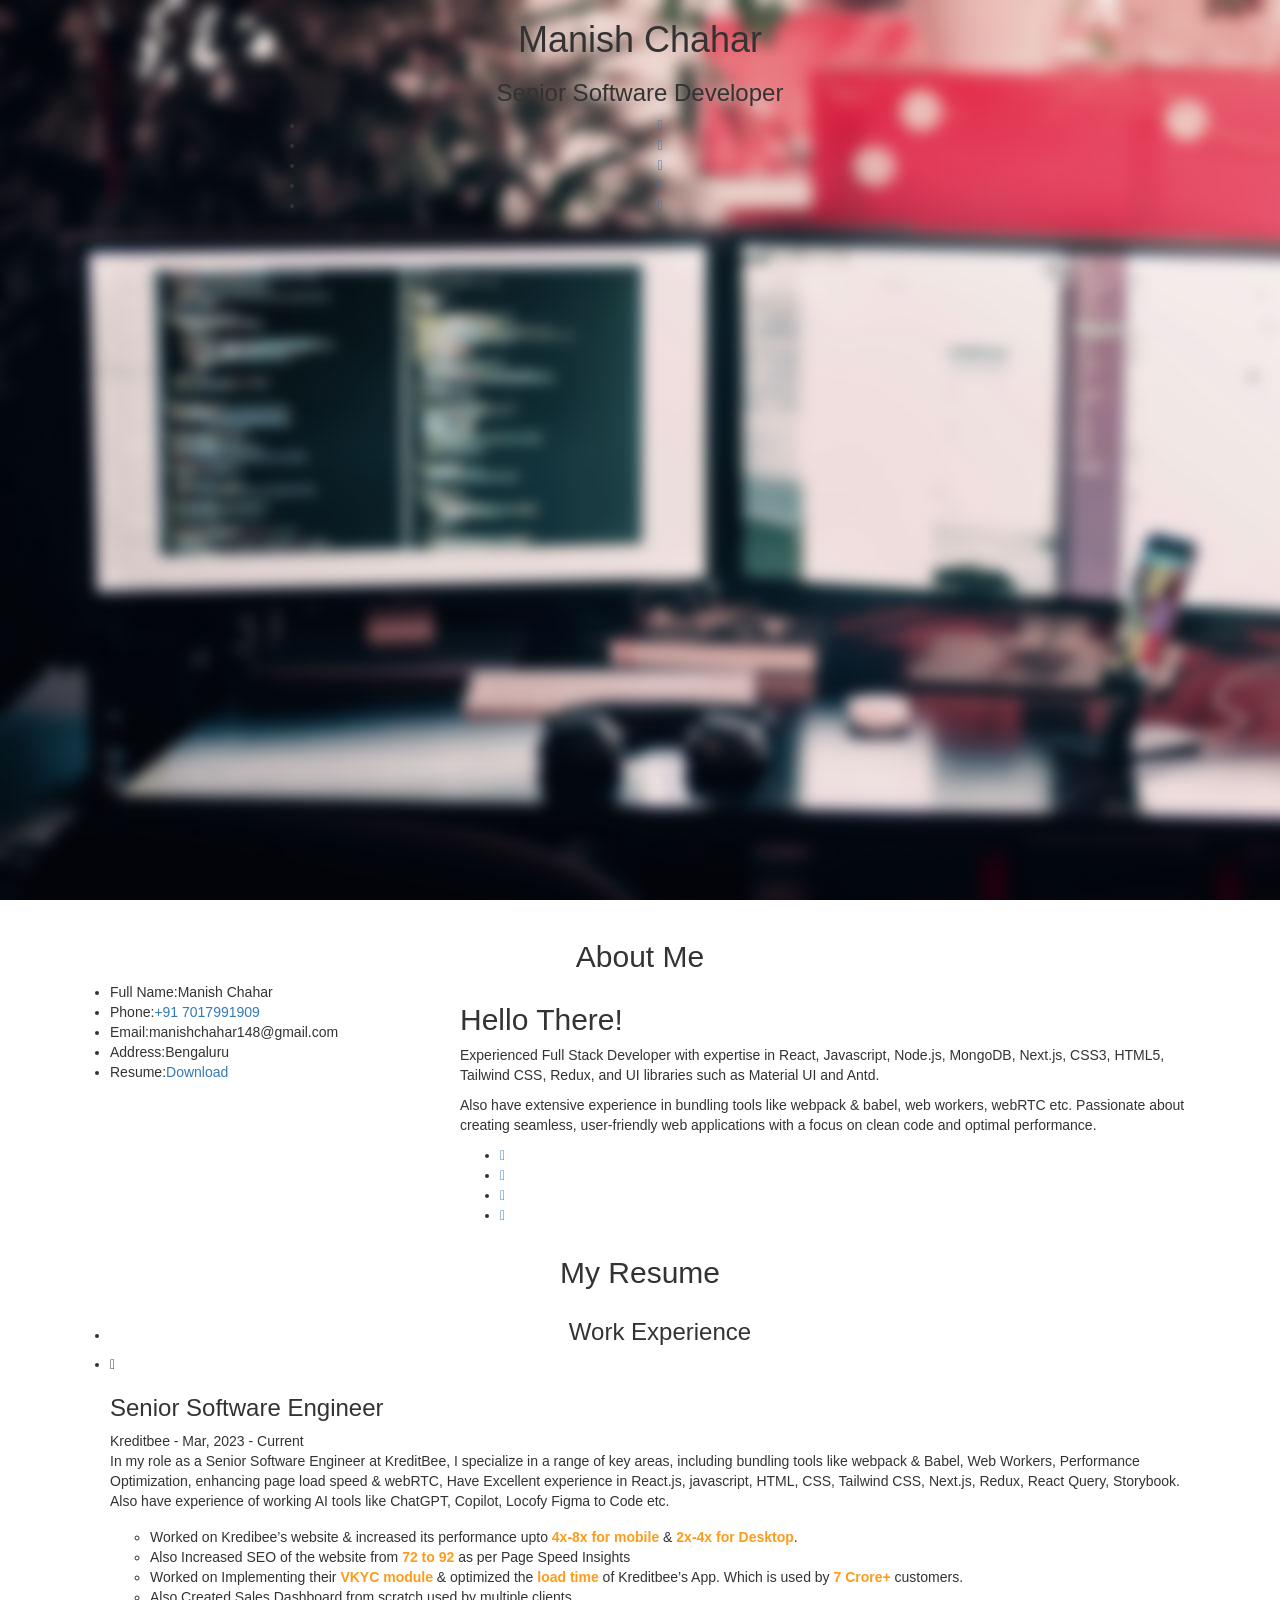
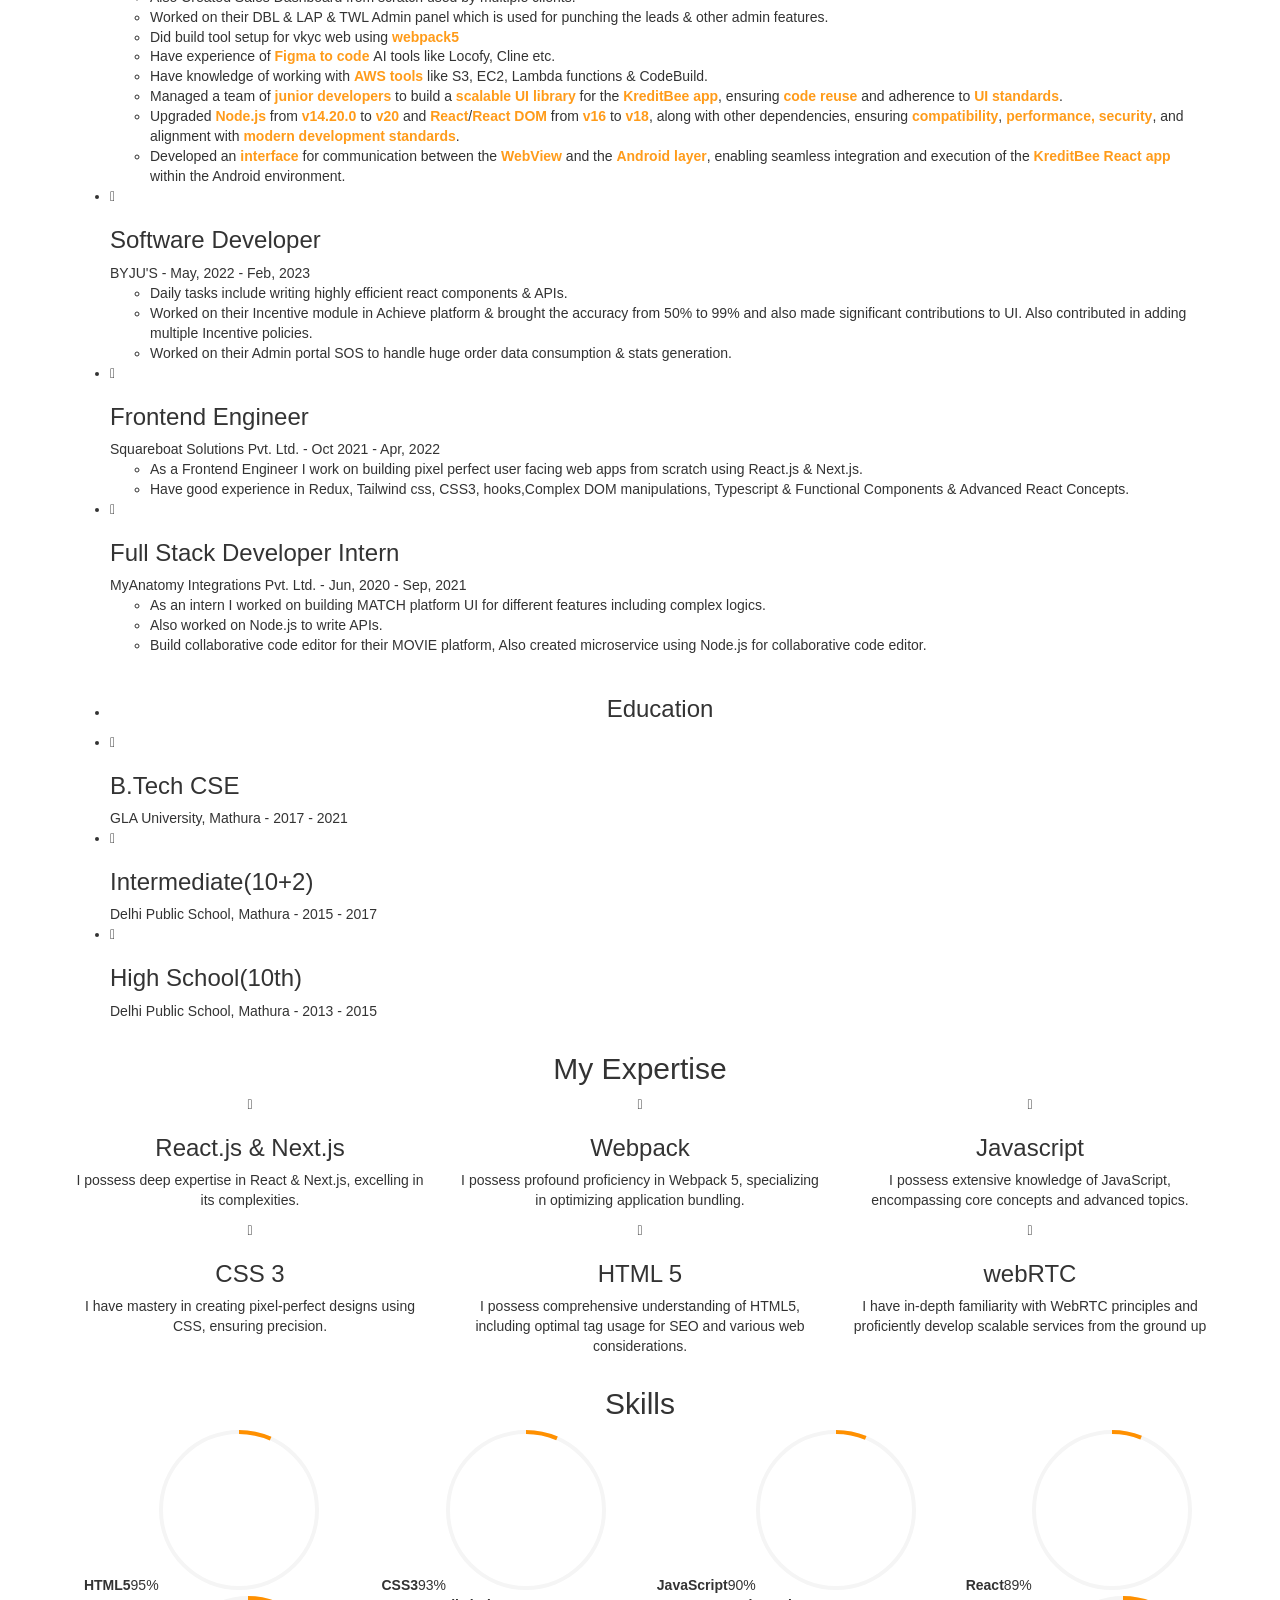
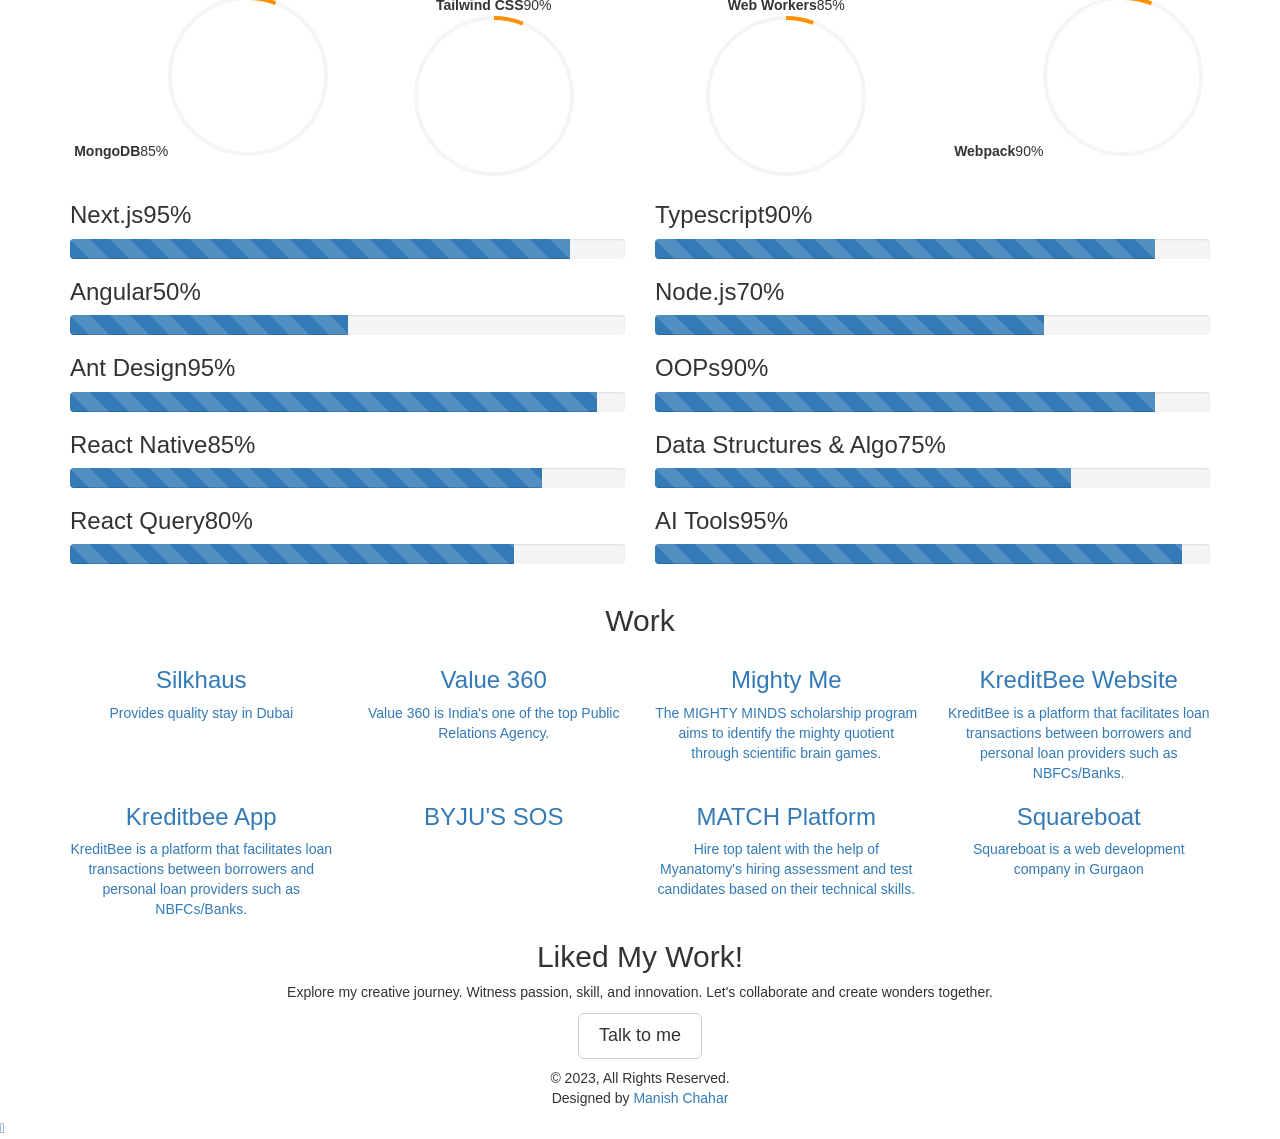
==== commit f54b5d38: "resume link in top" ====
--- a/index.html
+++ b/index.html
@@ -78,7 +78,7 @@
 									<li><a href="https://www.linkedin.com/in/manish-chahar/"><i class="icon-linkedin2"></i></a></li>
 									<li><a href="https://www.instagram.com/_manishchahar148/"><i class="icon-instagram2"></i></a></li>
 									<li><a href="https://www.facebook.com/profile.php?id=100008819467058"><i class="icon-facebook2"></i></a></li>
-									
+									<li><a href="./docs/manish-chahar-senior-software-engineer.pdf" title="View Resume" target="_blank"><i class="icon-profile"></i></a></li>
 								</ul>
 							</p>
 						</div>
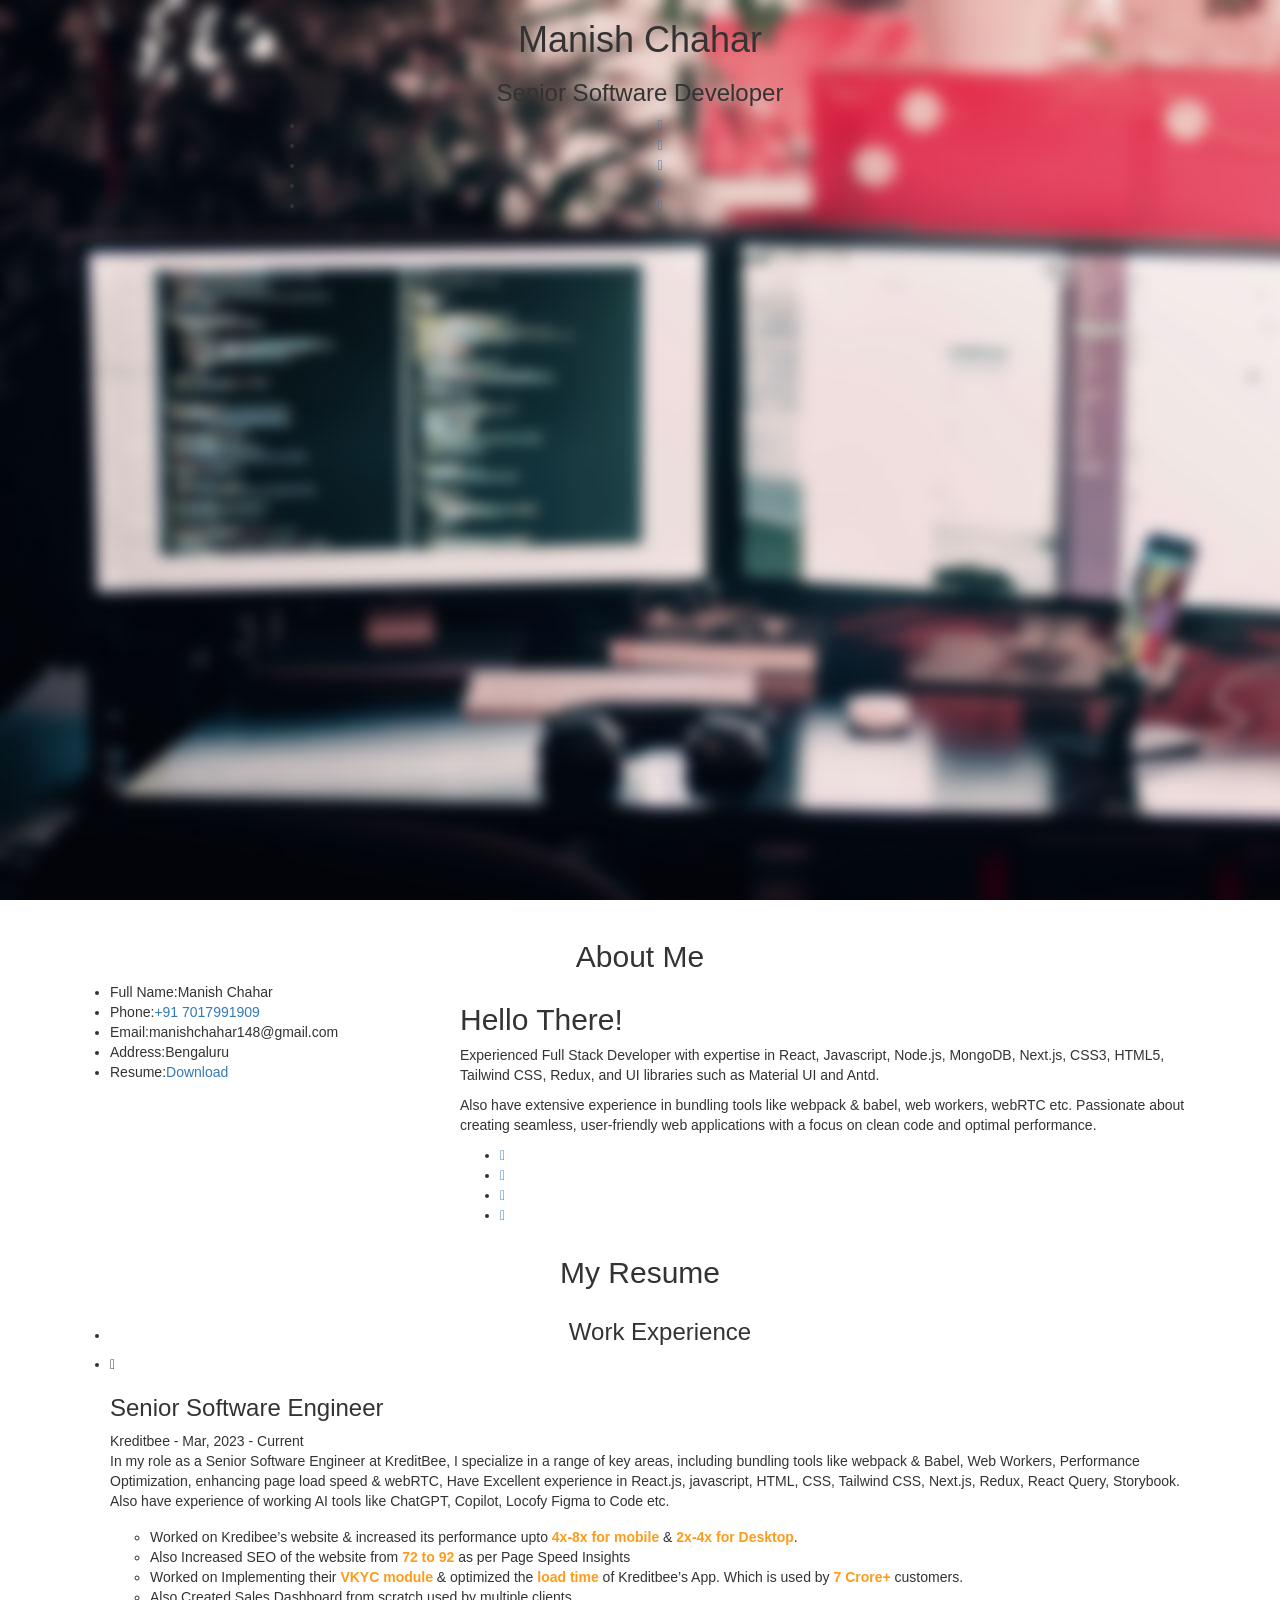
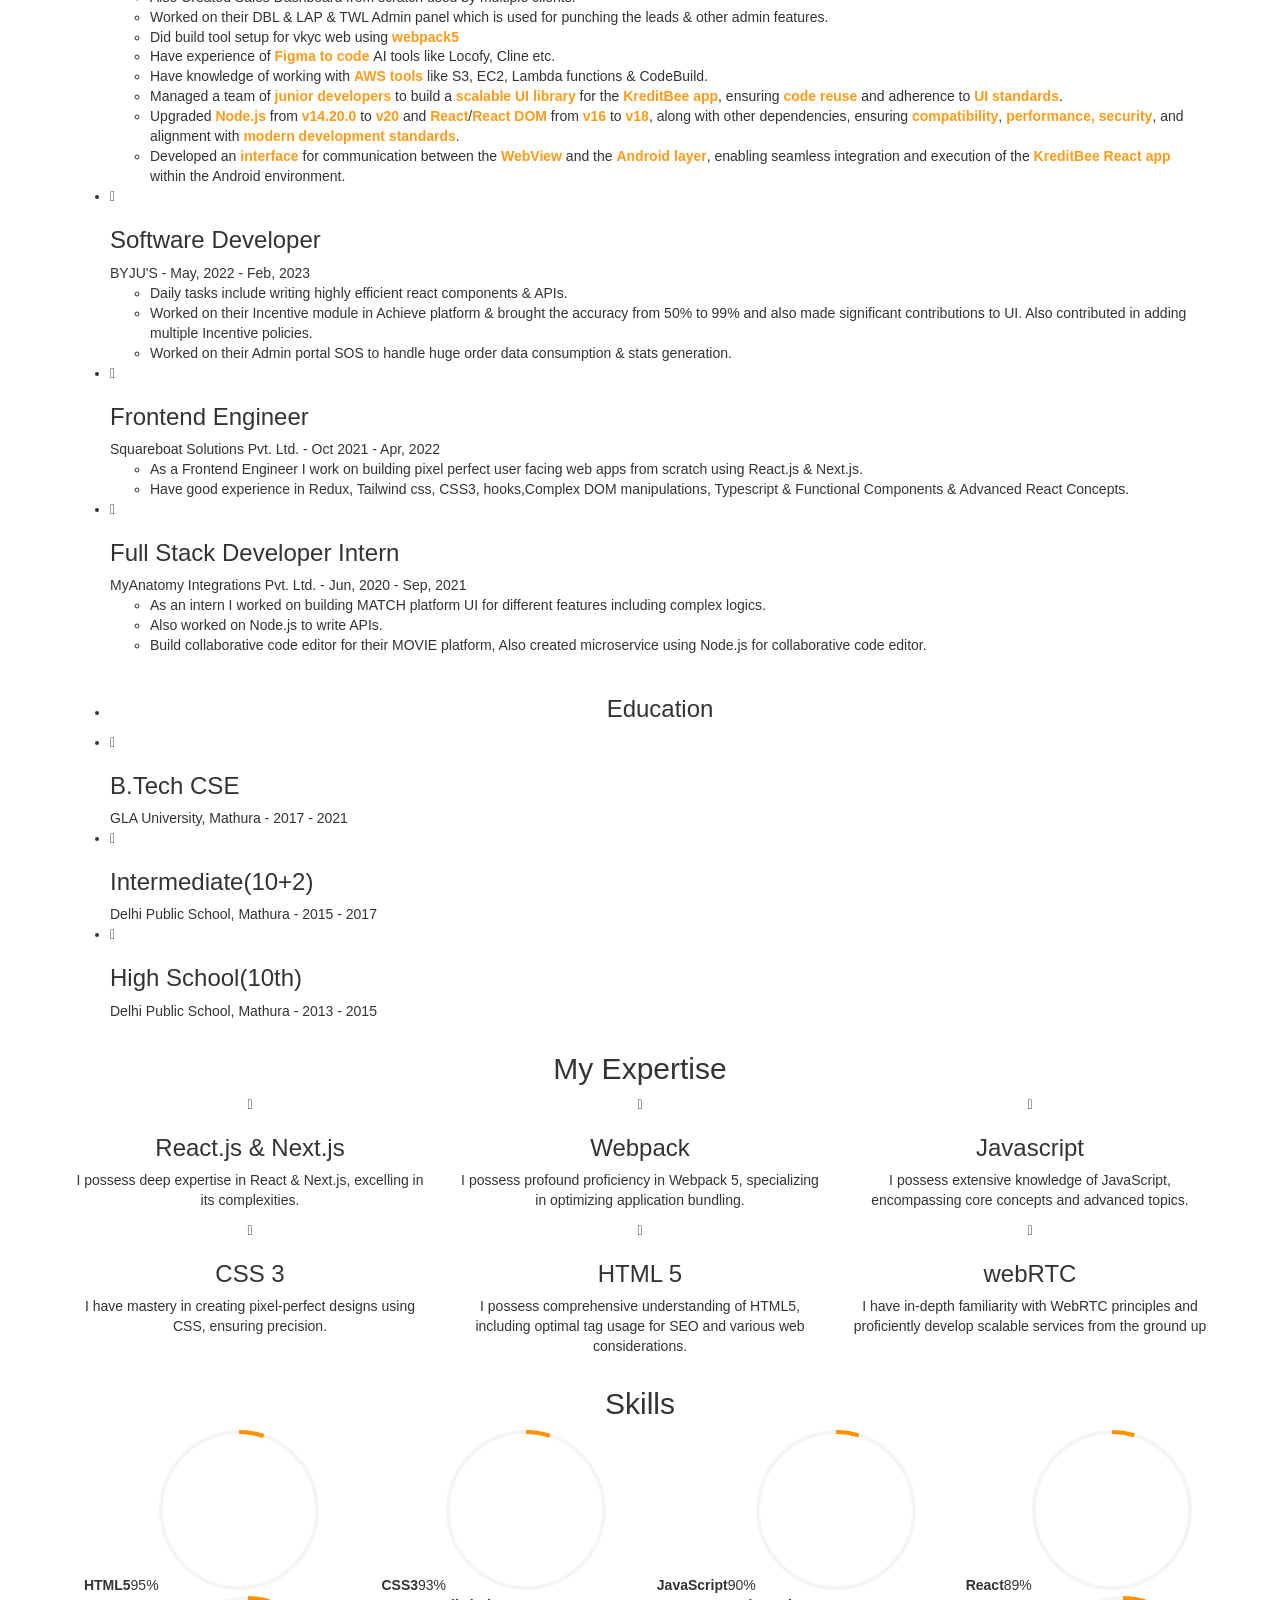
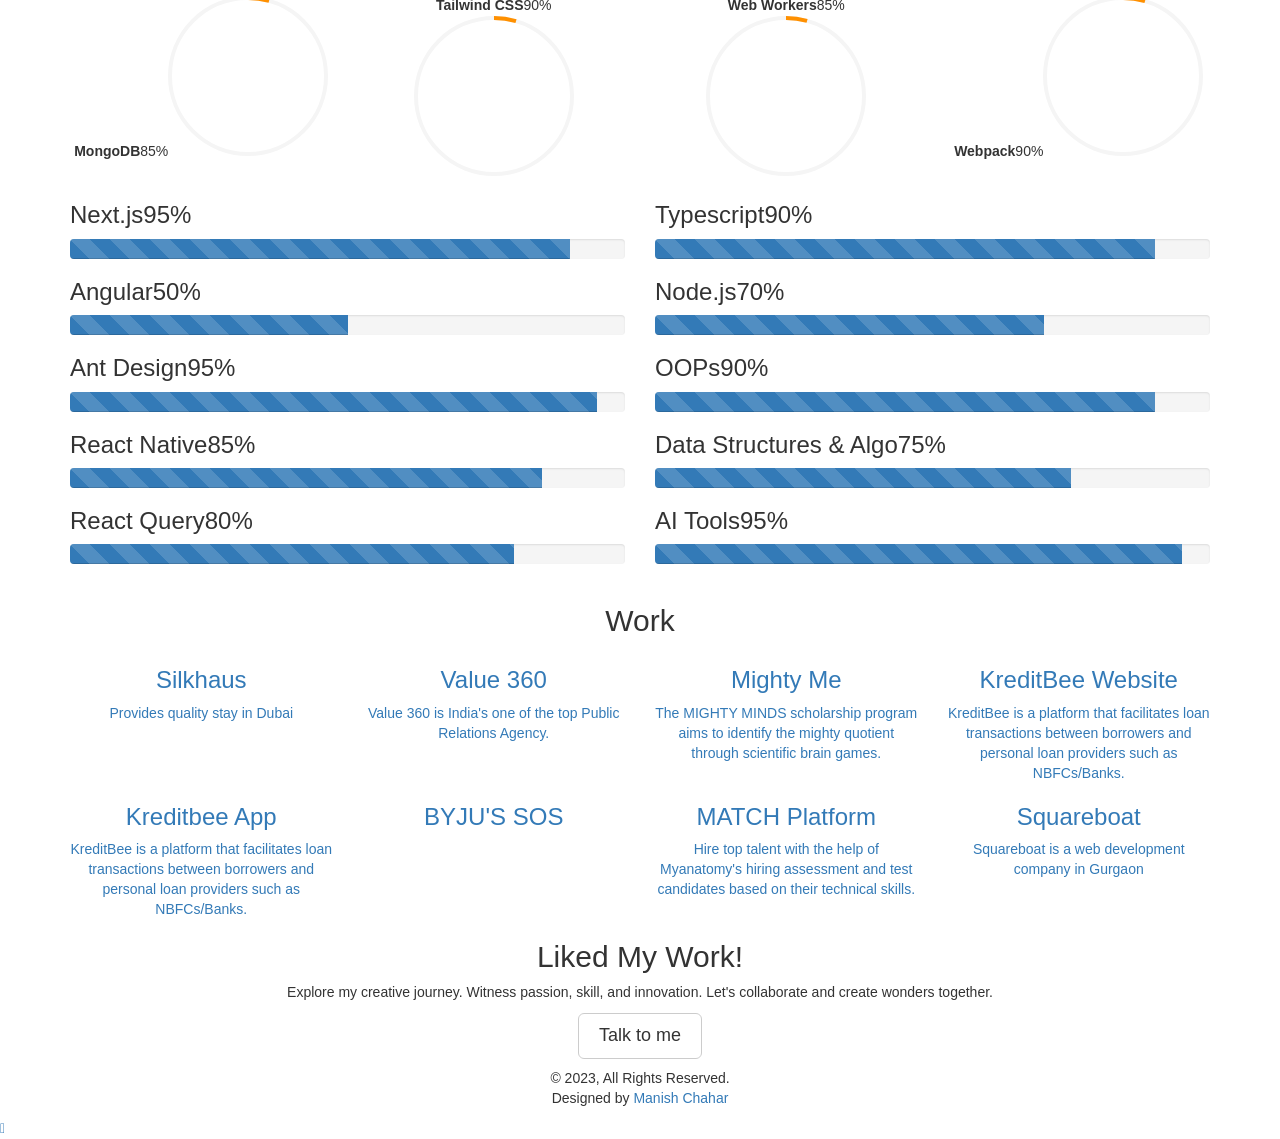
==== commit 956c8392: "resume link in top" ====
--- a/index.html
+++ b/index.html
@@ -103,7 +103,7 @@
 						<li><span class="first-block">Email:</span><span class="second-block">manishchahar148@gmail.com</span></li>
 						<!-- <li><span class="first-block">Website:</span><span class="second-block">www.yoursite.com</span></li> -->
 						<li><span class="first-block">Address:</span><span class="second-block">Bengaluru</span></li>
-						<li><span class="first-block">Resume:</span><span class="second-block"><a href="./docs/manish-chahar-senior-software-engineer.pdf">Download </a></span></li>
+						<li><span class="first-block">Resume:</span><span class="second-block"><a target="_blank" href="./docs/manish-chahar-senior-software-engineer.pdf">Download </a></span></li>
 					</ul>
 				</div>
 				<div class="col-md-8">
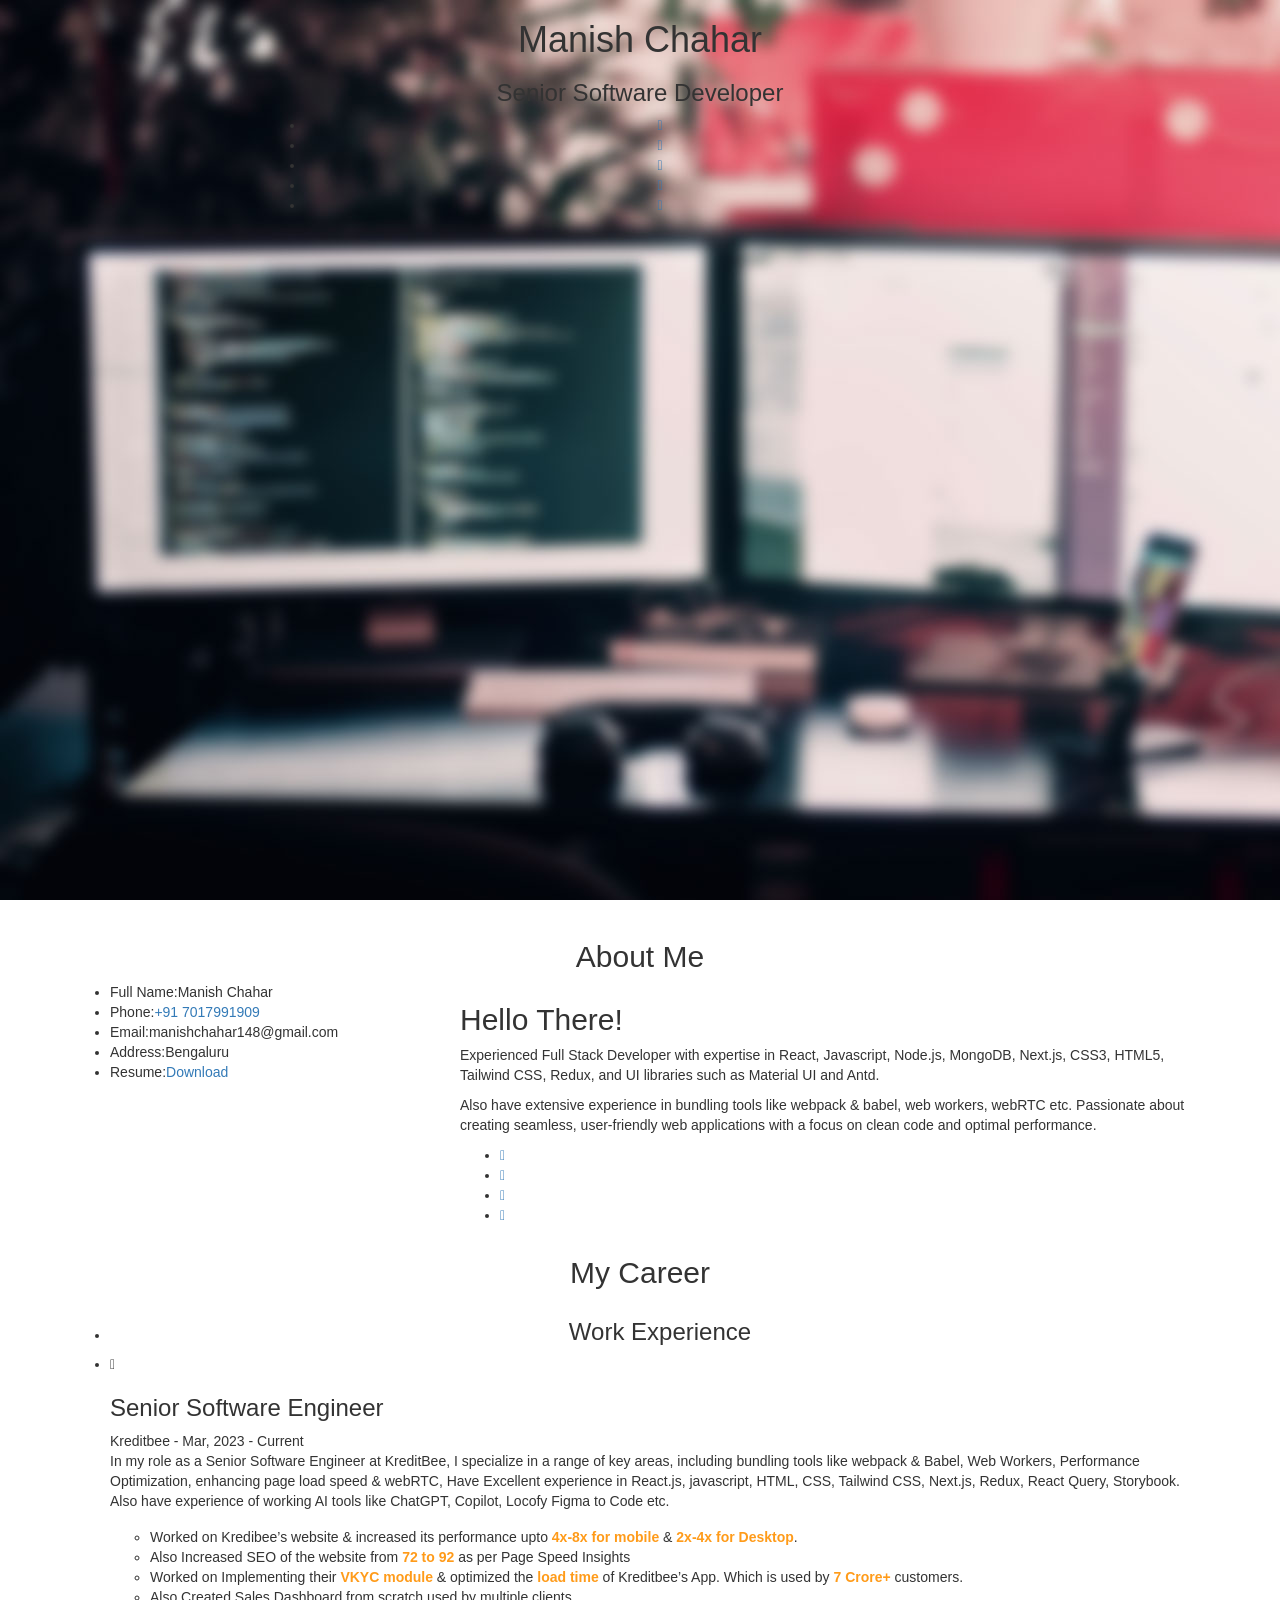
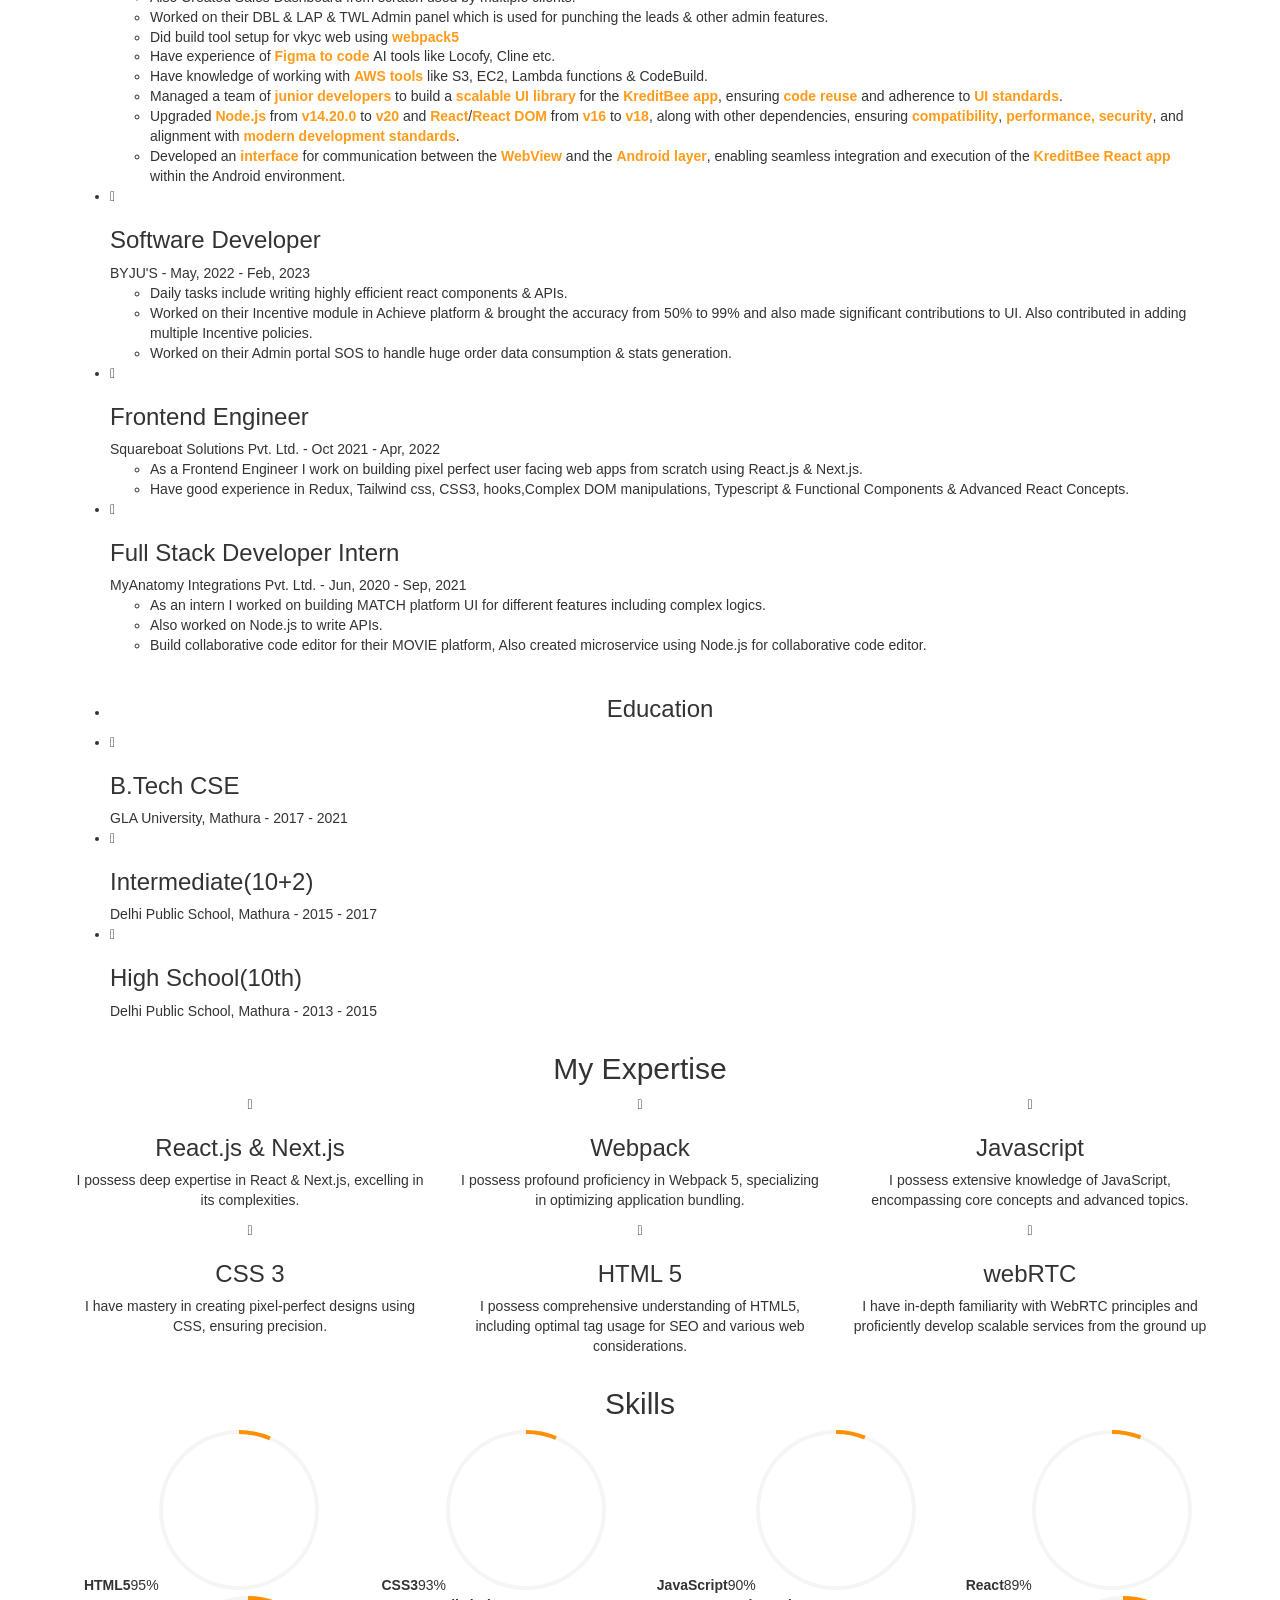
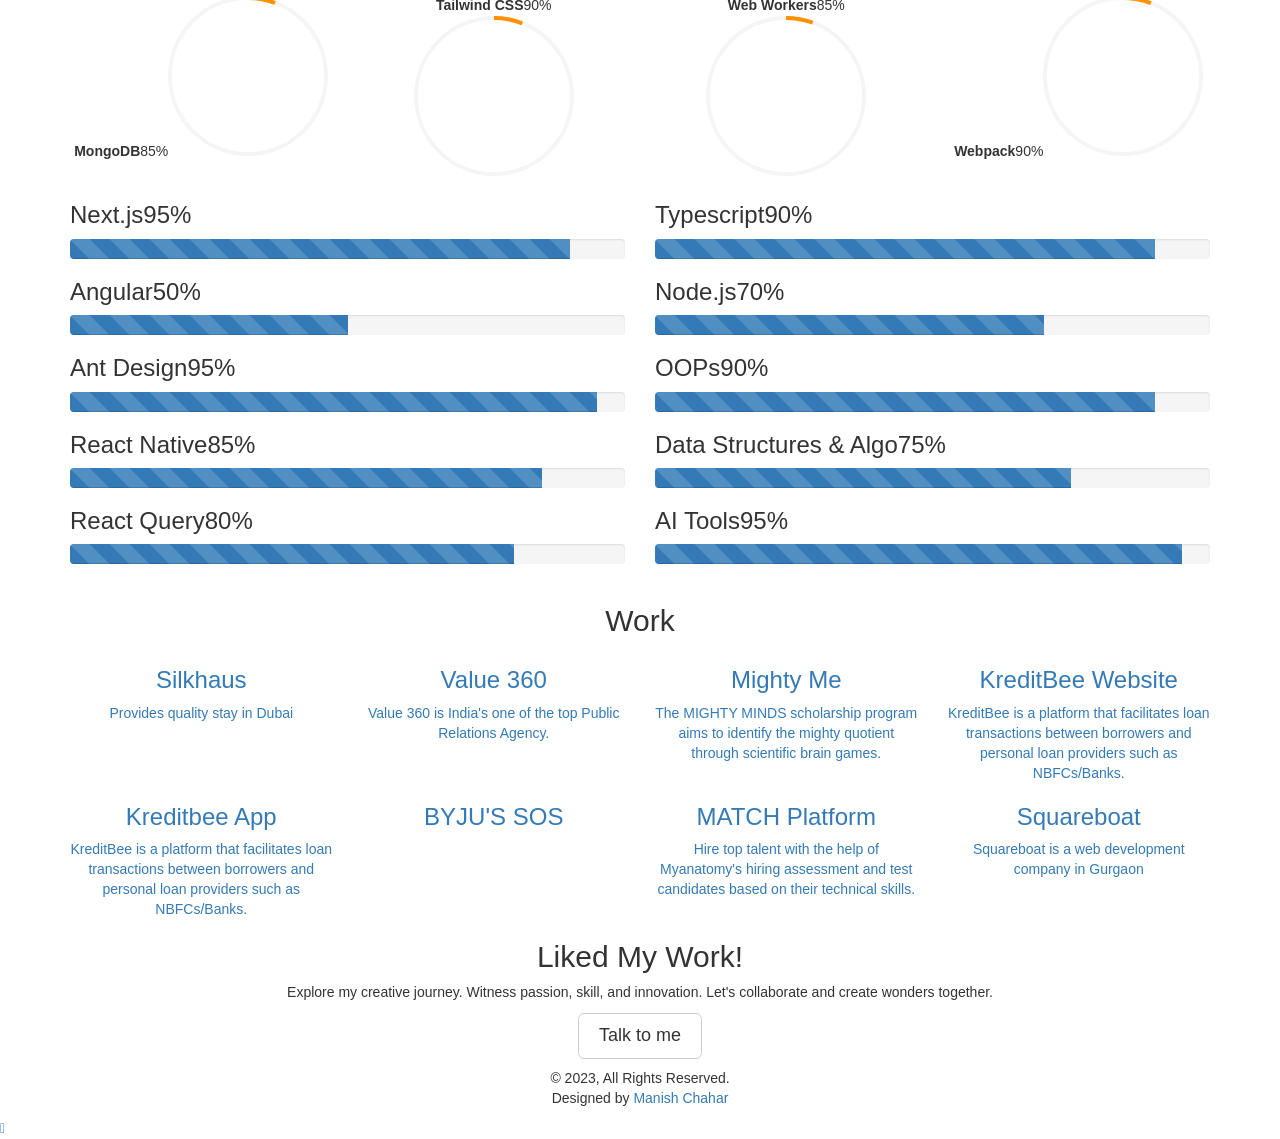
==== commit 3b8a0f10: "updates" ====
--- a/index.html
+++ b/index.html
@@ -127,7 +127,7 @@
 		<div class="container">
 			<div class="row animate-box">
 				<div class="col-md-8 col-md-offset-2 text-center fh5co-heading">
-					<h2>My Resume</h2>
+					<h2>My Career</h2>
 				</div>
 			</div>
 			<div class="row">
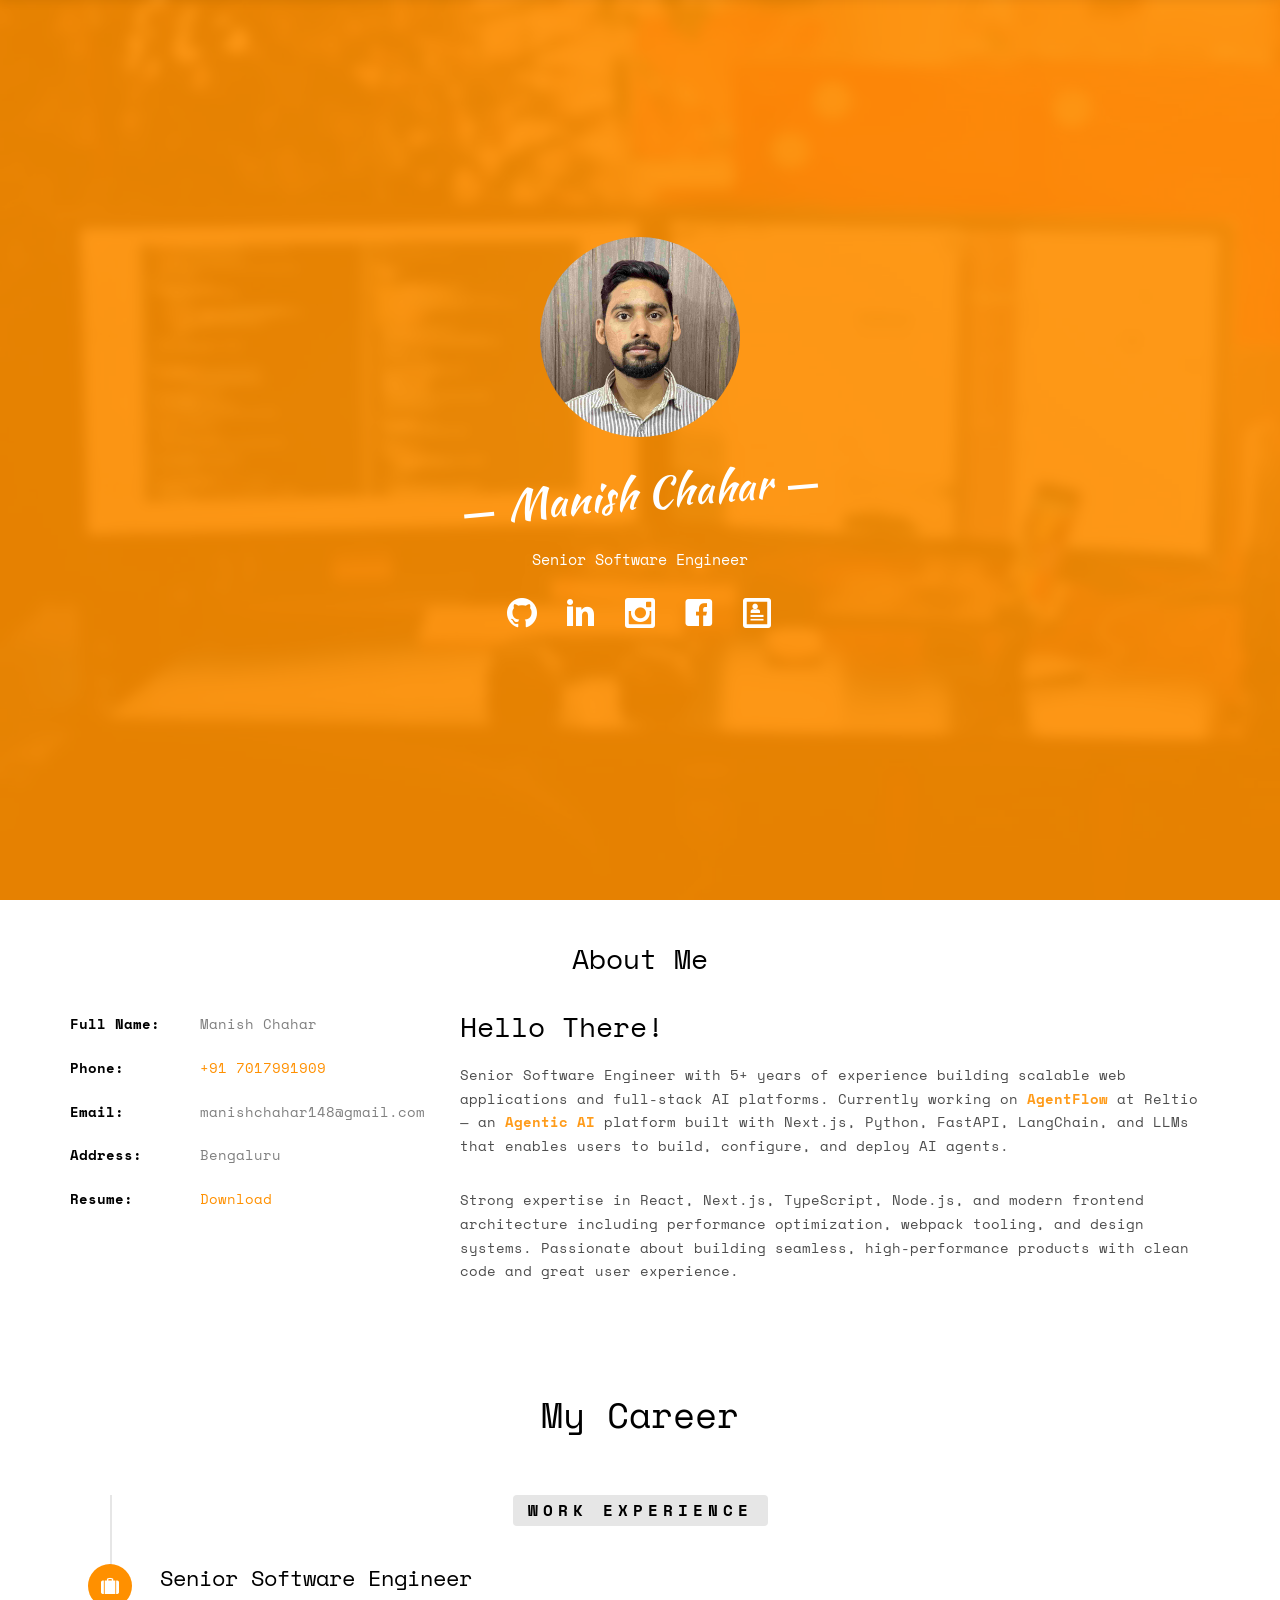
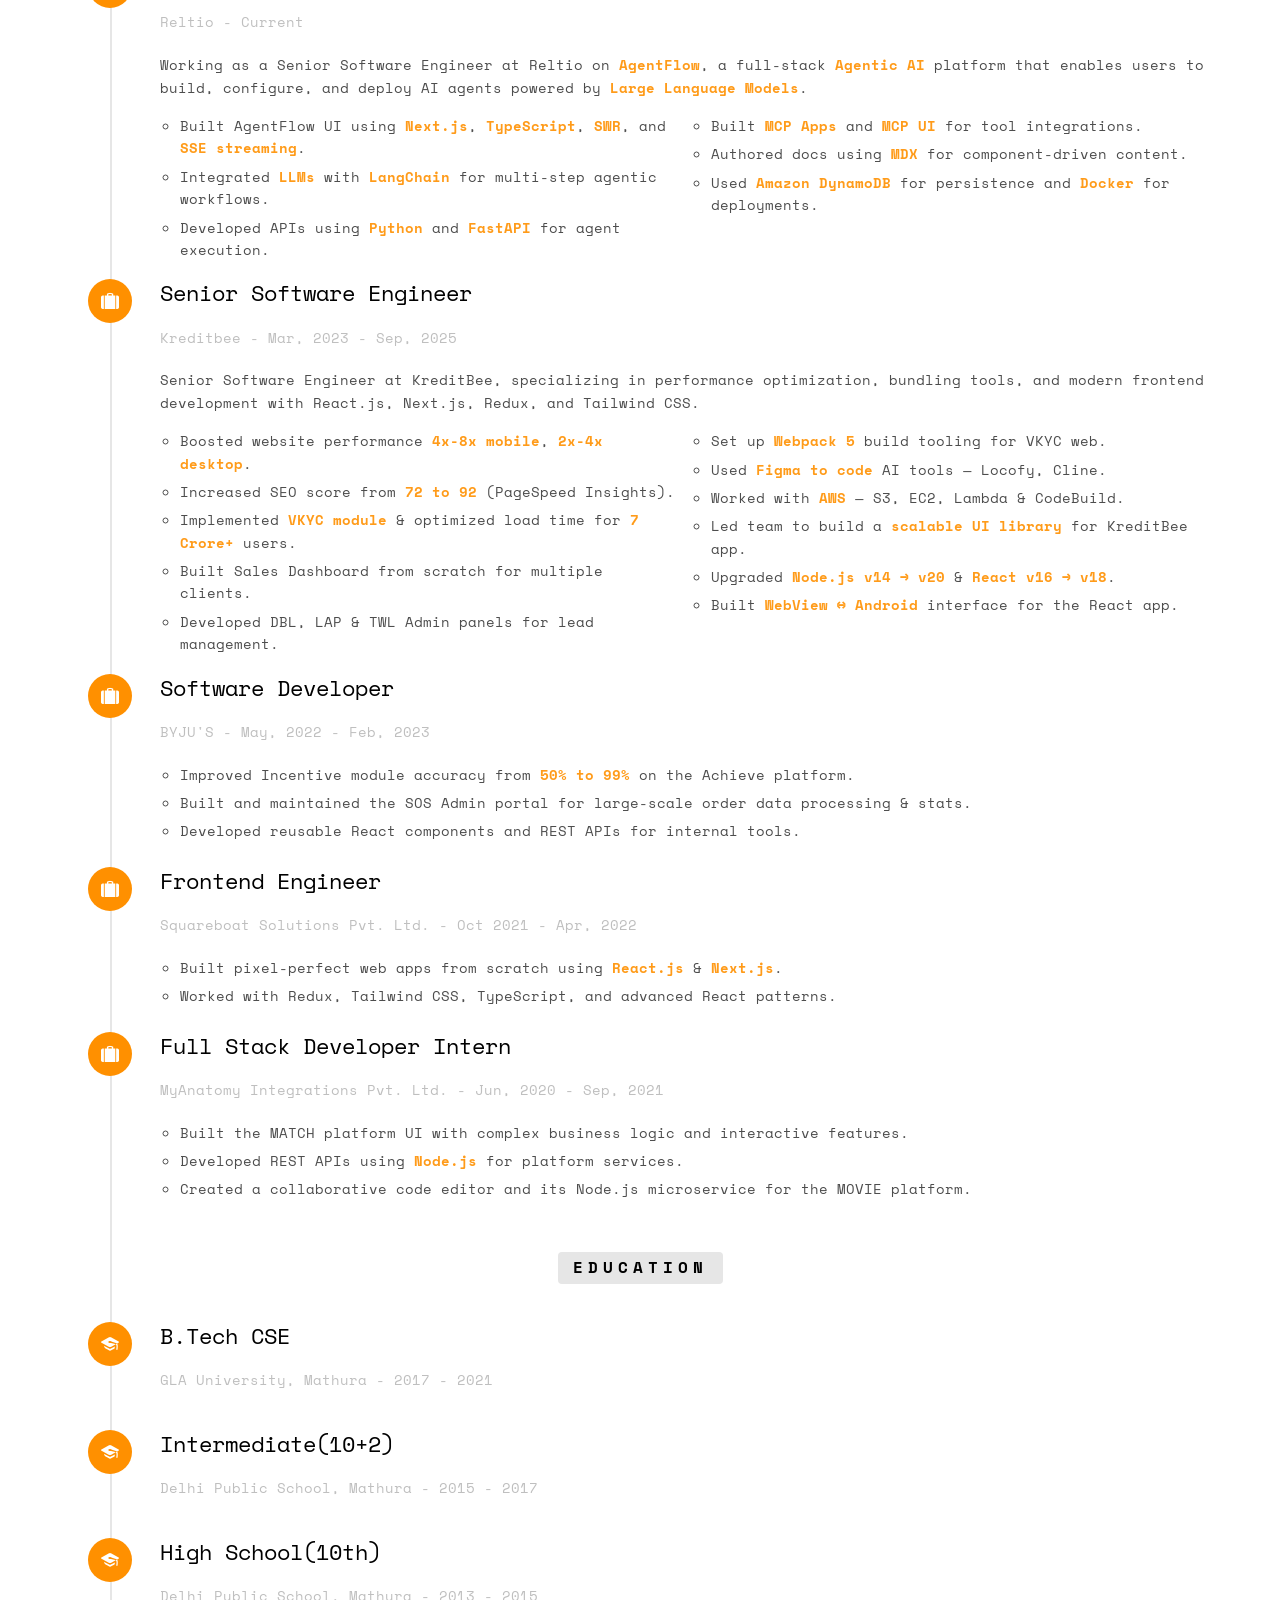
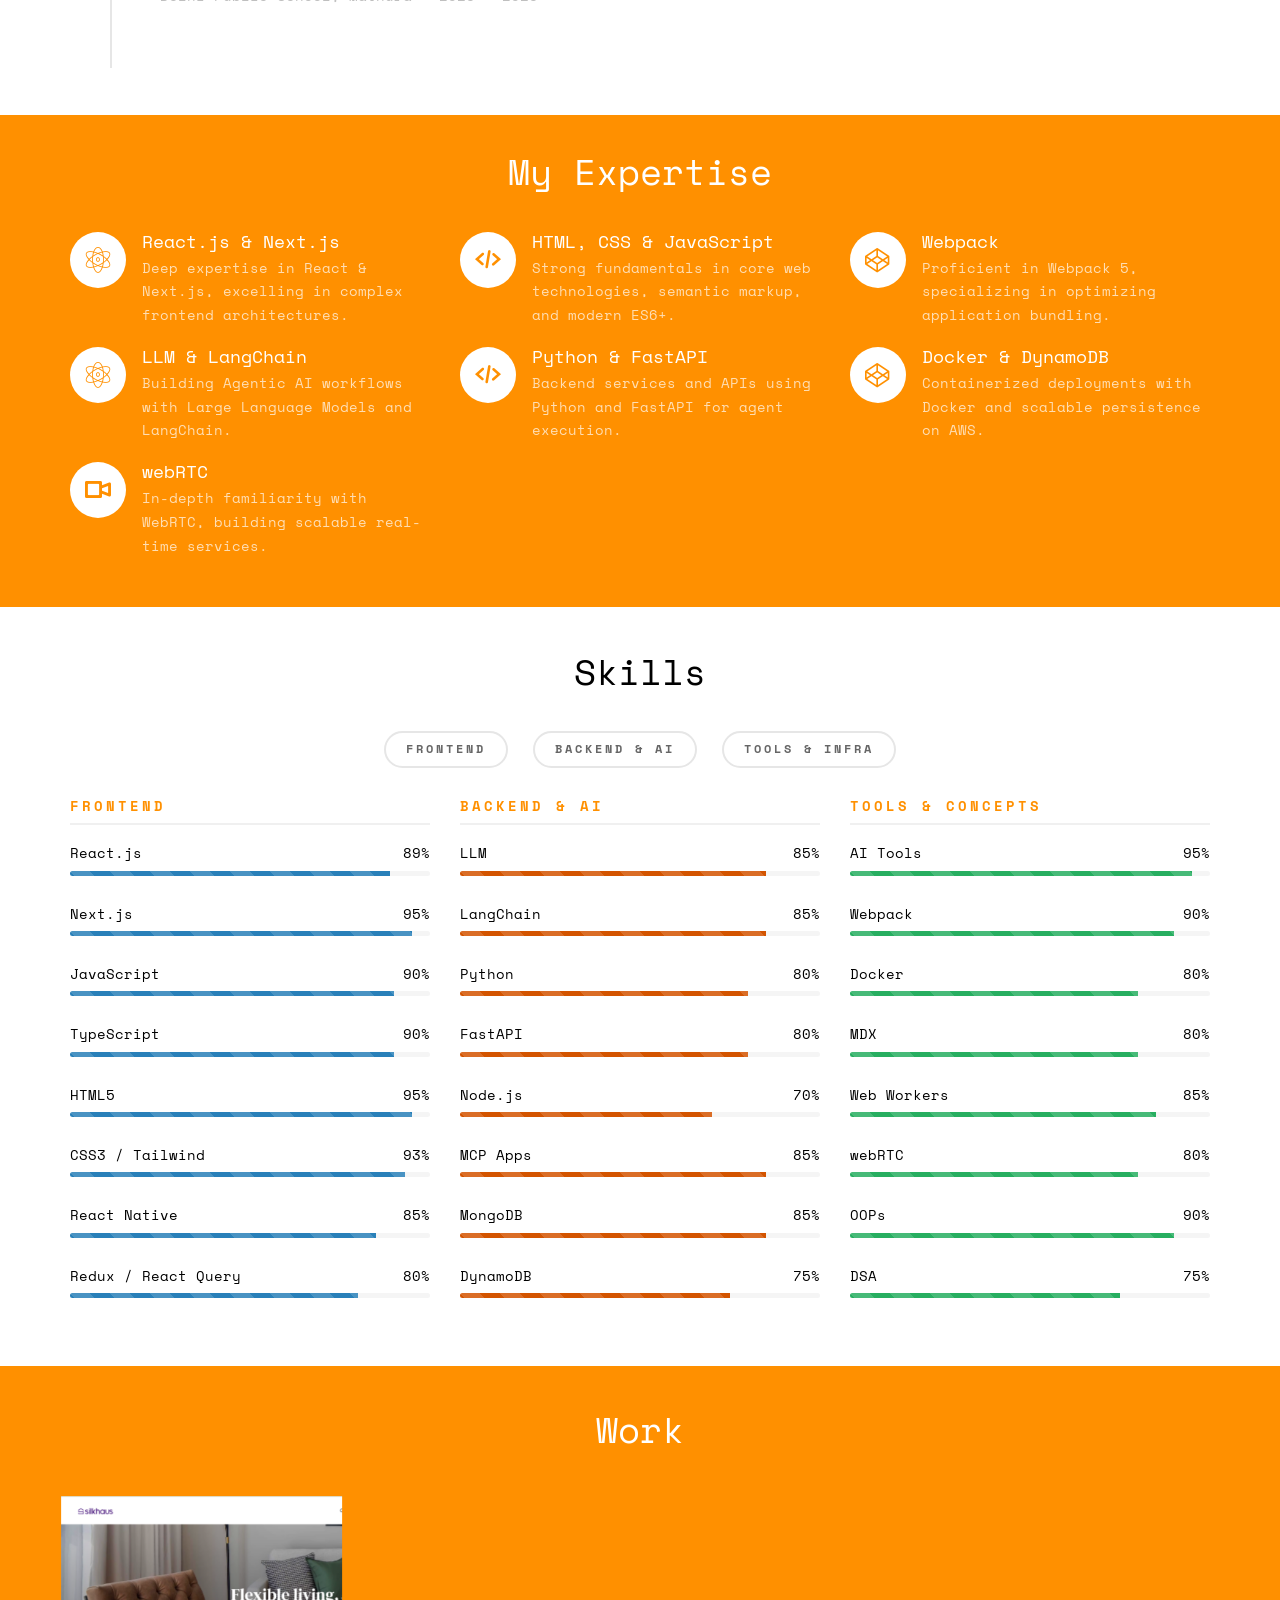
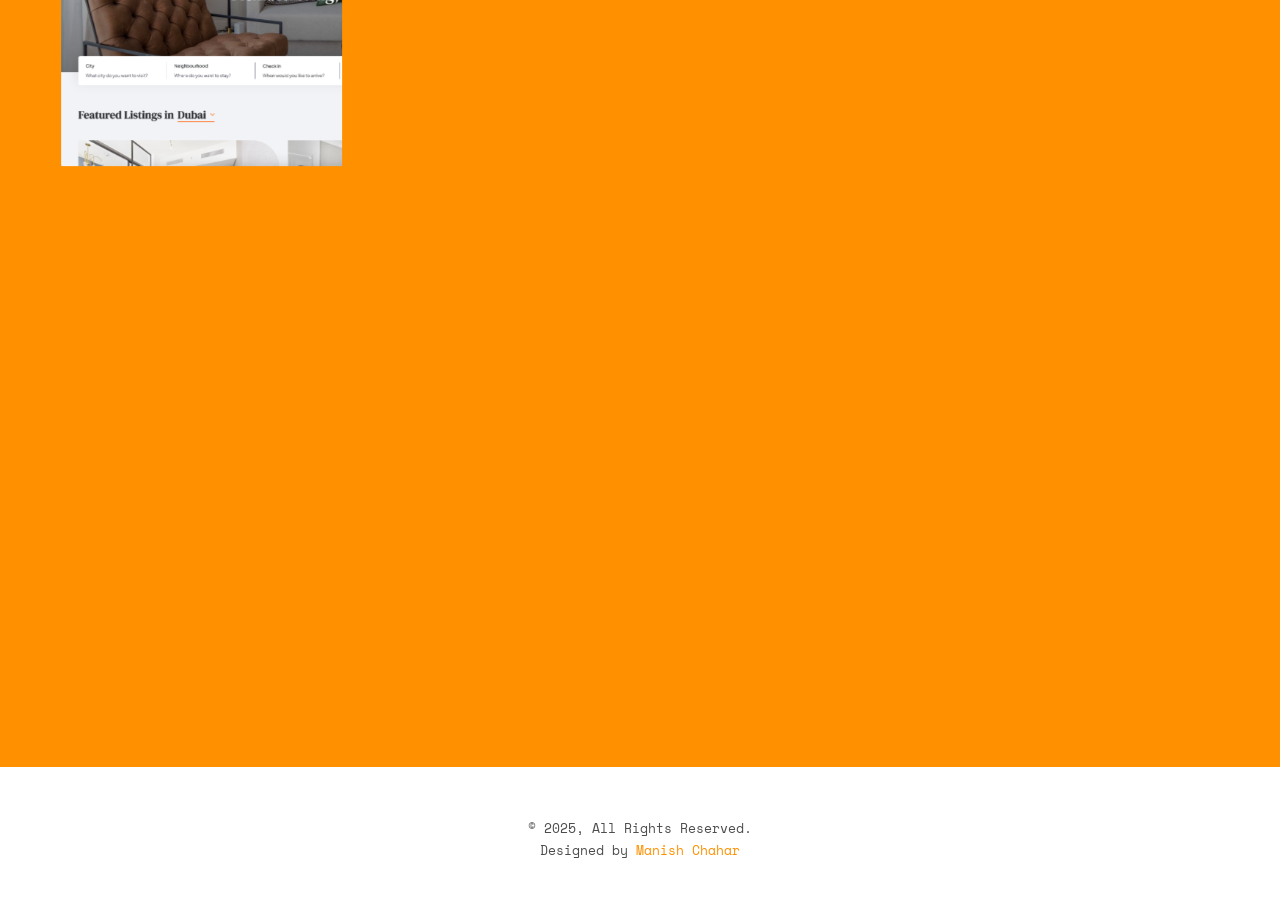
==== commit 9f77990a: "Refactor index.html and style.css: Updated title and meta descriptions, added sticky navigation, and" ====
--- a/index.html
+++ b/index.html
@@ -3,65 +3,56 @@
 	<head>
 	<meta charset="utf-8">
 	<meta http-equiv="X-UA-Compatible" content="IE=edge">
-	<title>Manish Chahar | Senior Software Developer</title>
+	<title>Manish Chahar | Senior Software Engineer</title>
 	<meta name="viewport" content="width=device-width, initial-scale=1">
-	<meta name="description" content="Manish Chahar, Senior Software Engineer @ Kreditbee, Completed graduation from GLA university." />
-	<meta name="keywords" content="Manish, Chahar, DPS, GLAU, Kreditbee, BYJUS, Squareboat, Myanatomy, Software Developer, Mathura, UP " />
+	<meta name="description" content="Manish Chahar — Senior Software Engineer at Reltio building AgentFlow, an Agentic AI platform. 5+ years of expertise in React, Next.js, TypeScript, Python, LangChain, and full-stack web development." />
+	<meta name="keywords" content="Manish Chahar, Senior Software Engineer, Reltio, AgentFlow, Agentic AI, React, Next.js, TypeScript, Python, LangChain, FastAPI, Full Stack Developer" />
 	<meta name="author" content="Manish Chahar" />
 	<link rel="shortcut icon" href="/images/manish-chahar.jpg">
 
 
-	<!-- 
-	//////////////////////////////////////////////////////
-
-	FREE HTML5 TEMPLATE 
-	DESIGNED & DEVELOPED by FreeHTML5.co
-		
-	Website: 		http://freehtml5.co/
-	Email: 			info@freehtml5.co
-	Twitter: 		http://twitter.com/fh5co
-	Facebook: 		https://www.facebook.com/fh5co
-
-	//////////////////////////////////////////////////////
-	 -->
-
-  	<!-- Facebook and Twitter integration -->
 	<meta property="og:title" content="Manish Chahar | Senior Software Engineer"/>
 	<meta property="og:image" content="https://media.licdn.com/dms/image/D5603AQE0ILjl3J16UA/profile-displayphoto-shrink_800_800/0/1688136724009?e=2147483647&v=beta&t=O2MAdhRwEzxKt0YaDdYSLkgUY6iPmel_VOQqS8yxaNg"/>
-	<meta property="og:url" content="http://manishchahar.in"/>
+	<meta property="og:url" content="https://manishchahar.in"/>
 	<meta property="og:site_name" content="Manish Chahar | Senior Software Engineer"/>
-	<meta property="og:description" content="Manish Chahar, Senior Software Engineer @ Kreditbee, Graduated from GLA university."/>
+	<meta property="og:description" content="Senior Software Engineer at Reltio building AgentFlow, an Agentic AI platform. 5+ years of expertise in React, Next.js, TypeScript, Python, and LangChain."/>
 	<meta name="twitter:title" content="Manish Chahar | Senior Software Engineer" />
 	<meta name="twitter:image" content="https://media.licdn.com/dms/image/D5603AQE0ILjl3J16UA/profile-displayphoto-shrink_800_800/0/1688136724009?e=2147483647&v=beta&t=O2MAdhRwEzxKt0YaDdYSLkgUY6iPmel_VOQqS8yxaNg" />
-	<meta name="twitter:url" content="http://manishchahar.in" />
-	<meta name="twitter:card" content="" />
+	<meta name="twitter:url" content="https://manishchahar.in" />
+	<meta name="twitter:card" content="summary_large_image" />
 
 	<link href="https://fonts.googleapis.com/css?family=Space+Mono" rel="stylesheet">
 	<link href="https://fonts.googleapis.com/css?family=Kaushan+Script" rel="stylesheet">
 	
-	<!-- Animate.css -->
 	<link rel="stylesheet" href="css/animate.css">
-	<!-- Icomoon Icon Fonts-->
 	<link rel="stylesheet" href="css/icomoon.css">
-	<!-- Bootstrap  -->
 	<link rel="stylesheet" href="css/bootstrap.css">
-
-	<!-- Theme style  -->
 	<link rel="stylesheet" href="css/style.css">
 
-	<!-- Modernizr JS -->
 	<script src="js/modernizr-2.6.2.min.js"></script>
-	<!-- FOR IE9 below -->
-	<!--[if lt IE 9]>
-	<script src="js/respond.min.js"></script>
-	<![endif]-->
 
 	</head>
 	<body>
 		
 	<div class="fh5co-loader"></div>
 	
-	<div id="page">	
+	<div id="page">
+	<nav id="site-nav">
+		<div class="nav-inner">
+			<a href="#fh5co-header" class="nav-logo">MC</a>
+			<ul class="nav-links">
+				<li><a href="#fh5co-about">About</a></li>
+				<li><a href="#fh5co-resume">Career</a></li>
+				<li><a href="#fh5co-features">Expertise</a></li>
+				<li><a href="#fh5co-skills">Skills</a></li>
+				<li><a href="#fh5co-work">Work</a></li>
+				<li><a href="#fh5co-started">Contact</a></li>
+			</ul>
+			<button class="nav-toggle" aria-label="Toggle menu">
+				<span></span><span></span><span></span>
+			</button>
+		</div>
+	</nav>
 	<header id="fh5co-header" class="fh5co-cover js-fullheight" role="banner" style="background-image:url(images/cover_bg_3.jpg);" data-stellar-background-ratio="0.5">
 		<div class="overlay"></div>
 		<div class="container">
@@ -71,7 +62,7 @@
 						<div class="display-tc js-fullheight animate-box" data-animate-effect="fadeIn">
 							<div class="profile-thumb" style="background: url(/images/manish-chahar.jpg);"></div>
 							<h1><span>Manish Chahar</span></h1>
-							<h3><span>Senior Software Developer</span></h3>
+							<h3><span>Senior Software Engineer</span></h3>
 							<p>
 								<ul class="fh5co-social-icons">
 									<li><a href="https://github.com/ManishChahar148"><i class="icon-github2"></i></a></li>
@@ -101,23 +92,14 @@
 						<li><span class="first-block">Full Name:</span><span class="second-block">Manish Chahar</span></li>
 						<li><span class="first-block">Phone:</span><span class="second-block"><a href="tel:+917017991909">+91 7017991909</a></span></li>
 						<li><span class="first-block">Email:</span><span class="second-block">manishchahar148@gmail.com</span></li>
-						<!-- <li><span class="first-block">Website:</span><span class="second-block">www.yoursite.com</span></li> -->
 						<li><span class="first-block">Address:</span><span class="second-block">Bengaluru</span></li>
 						<li><span class="first-block">Resume:</span><span class="second-block"><a target="_blank" href="./docs/manish-chahar-senior-software-engineer.pdf">Download </a></span></li>
 					</ul>
 				</div>
 				<div class="col-md-8">
-					<h2>Hello There!</h2>
-					<p>Experienced Full Stack Developer with expertise in React, Javascript, Node.js, MongoDB, Next.js, CSS3, HTML5, Tailwind CSS, Redux, and UI libraries such as Material UI and Antd.</p>
-					<p>Also have extensive experience in bundling tools like webpack & babel, web workers, webRTC etc. Passionate about creating seamless, user-friendly web applications with a focus on clean code and optimal performance.</p>
-					<p>
-						<ul class="fh5co-social-icons">
-							<li><a href="https://github.com/ManishChahar148"><i class="icon-github2"></i></a></li>
-							<li><a href="https://www.linkedin.com/in/manish-chahar/"><i class="icon-linkedin2"></i></a></li>
-							<li><a href="https://www.instagram.com/_manishchahar148/"><i class="icon-instagram2"></i></a></li>
-							<li><a href="https://www.facebook.com/profile.php?id=100008819467058"><i class="icon-facebook2"></i></a></li>
-						</ul>
-					</p>
+				<h2>Hello There!</h2>
+				<p>Senior Software Engineer with 5+ years of experience building scalable web applications and full-stack AI platforms. Currently working on <strong style="color: #ff9000e6;">AgentFlow</strong> at Reltio — an <strong style="color: #ff9000e6;">Agentic AI</strong> platform built with Next.js, Python, FastAPI, LangChain, and LLMs that enables users to build, configure, and deploy AI agents.</p>
+				<p>Strong expertise in React, Next.js, TypeScript, Node.js, and modern frontend architecture including performance optimization, webpack tooling, and design systems. Passionate about building seamless, high-performance products with clean code and great user experience.</p>
 				</div>
 			</div>
 		</div>
@@ -141,23 +123,17 @@
 							<div class="timeline-panel">
 								<div class="timeline-heading">
 									<h3 class="timeline-title">Senior Software Engineer</h3>
-									<span class="company">Kreditbee - Mar, 2023 - Current</span>
+									<span class="company">Reltio - Current</span>
 								</div>
 								<div class="timeline-body">
-									<p style="text-align: left;">In my role as a Senior Software Engineer at KreditBee, I specialize in a range of key areas, including bundling  tools like webpack & Babel, Web Workers, Performance Optimization, enhancing page load speed & webRTC, Have Excellent experience in React.js, javascript, HTML, CSS, Tailwind CSS, Next.js, Redux, React Query, Storybook. Also have experience of working AI tools like ChatGPT, Copilot, Locofy Figma to Code etc.									</p>
-									<ul style="text-align: left; margin-top: 16px;">
-										<li>Worked on Kredibee’s website & increased its performance upto <strong style="color: #ff9000e6;">4x-8x for mobile</strong> & <strong style="color: #ff9000e6;">2x-4x for Desktop</strong>.</li>
-										<li>Also Increased SEO of the website from <strong style="color: #ff9000e6;">72 to 92 </strong> as per Page Speed Insights</li>
-										<li>Worked on Implementing their <strong style="color: #ff9000e6;">VKYC module</strong> & optimized the <strong style="color: #ff9000e6;">load time</strong> of Kreditbee’s App. Which is used by <strong style="color: #ff9000e6;">7 Crore+</strong> customers.</li>
-										<li>Also Created Sales Dashboard from scratch used by multiple clients.</li>
-										<li>Worked on their DBL & LAP & TWL Admin panel which is used for punching the leads & other admin features.
-										<li>Did build tool setup for vkyc web using <strong style="color: #ff9000e6;">webpack5</strong></li>
-										<li>Have experience of <strong style="color: #ff9000e6;">Figma to code </strong> AI tools like Locofy, Cline etc.</strong></li>
-										<li>Have knowledge of working with <strong style="color: #ff9000e6;">AWS tools</strong> like S3, EC2, Lambda functions & CodeBuild.</li>
-										<li>Managed a team of <strong style="color: #ff9000e6;">junior developers</strong> to build a <strong style="color: #ff9000e6;">scalable UI library</strong> for the <strong style="color: #ff9000e6;">KreditBee app</strong>, ensuring <strong style="color: #ff9000e6;">code reuse</strong> and adherence to <strong style="color: #ff9000e6;">UI standards</strong>.</li>
-										<li>Upgraded <strong style="color: #ff9000e6;">Node.js</strong> from <strong style="color: #ff9000e6;">v14.20.0</strong> to <strong style="color: #ff9000e6;">v20</strong> and <strong style="color: #ff9000e6;">React</strong>/<strong style="color: #ff9000e6;">React DOM</strong> from <strong style="color: #ff9000e6;">v16</strong> to <strong style="color: #ff9000e6;">v18</strong>, along with other dependencies, ensuring <strong style="color: #ff9000e6;">compatibility</strong>, <strong style="color: #ff9000e6;">performance, security</strong>, and alignment with <strong style="color: #ff9000e6;">modern development standards</strong>.</li>
-										<li>Developed an <strong style="color: #ff9000e6;">interface</strong> for communication between the <strong style="color: #ff9000e6;">WebView</strong> and the <strong style="color: #ff9000e6;">Android layer</strong>, enabling seamless integration and execution of the <strong style="color: #ff9000e6;">KreditBee React app</strong> within the Android environment.</li>
-
+									<p style="text-align: left;">Working as a Senior Software Engineer at Reltio on <strong style="color: #ff9000e6;">AgentFlow</strong>, a full-stack <strong style="color: #ff9000e6;">Agentic AI</strong> platform that enables users to build, configure, and deploy AI agents powered by <strong style="color: #ff9000e6;">Large Language Models</strong>.</p>
+									<ul class="two-col" style="text-align: left; margin-top: 16px;">
+										<li>Built AgentFlow UI using <strong style="color: #ff9000e6;">Next.js</strong>, <strong style="color: #ff9000e6;">TypeScript</strong>, <strong style="color: #ff9000e6;">SWR</strong>, and <strong style="color: #ff9000e6;">SSE streaming</strong>.</li>
+										<li>Integrated <strong style="color: #ff9000e6;">LLMs</strong> with <strong style="color: #ff9000e6;">LangChain</strong> for multi-step agentic workflows.</li>
+										<li>Developed APIs using <strong style="color: #ff9000e6;">Python</strong> and <strong style="color: #ff9000e6;">FastAPI</strong> for agent execution.</li>
+										<li>Built <strong style="color: #ff9000e6;">MCP Apps</strong> and <strong style="color: #ff9000e6;">MCP UI</strong> for tool integrations.</li>
+										<li>Authored docs using <strong style="color: #ff9000e6;">MDX</strong> for component-driven content.</li>
+										<li>Used <strong style="color: #ff9000e6;">Amazon DynamoDB</strong> for persistence and <strong style="color: #ff9000e6;">Docker</strong> for deployments.</li>
 									</ul>
 								</div>
 							</div>
@@ -166,15 +142,40 @@
 							<div class="timeline-badge"><i class="icon-suitcase"></i></div>
 							<div class="timeline-panel">
 								<div class="timeline-heading">
+									<h3 class="timeline-title">Senior Software Engineer</h3>
+									<span class="company">Kreditbee - Mar, 2023 - Sep, 2025</span>
+								</div>
+								<div class="timeline-body">
+									<p style="text-align: left;">Senior Software Engineer at KreditBee, specializing in performance optimization, bundling tools, and modern frontend development with React.js, Next.js, Redux, and Tailwind CSS.</p>
+									<ul class="two-col" style="text-align: left; margin-top: 16px;">
+										<li>Boosted website performance <strong style="color: #ff9000e6;">4x-8x mobile</strong>, <strong style="color: #ff9000e6;">2x-4x desktop</strong>.</li>
+										<li>Increased SEO score from <strong style="color: #ff9000e6;">72 to 92</strong> (PageSpeed Insights).</li>
+										<li>Implemented <strong style="color: #ff9000e6;">VKYC module</strong> & optimized load time for <strong style="color: #ff9000e6;">7 Crore+</strong> users.</li>
+										<li>Built Sales Dashboard from scratch for multiple clients.</li>
+										<li>Developed DBL, LAP & TWL Admin panels for lead management.</li>
+										<li>Set up <strong style="color: #ff9000e6;">Webpack 5</strong> build tooling for VKYC web.</li>
+										<li>Used <strong style="color: #ff9000e6;">Figma to code</strong> AI tools — Locofy, Cline.</li>
+										<li>Worked with <strong style="color: #ff9000e6;">AWS</strong> — S3, EC2, Lambda & CodeBuild.</li>
+										<li>Led team to build a <strong style="color: #ff9000e6;">scalable UI library</strong> for KreditBee app.</li>
+										<li>Upgraded <strong style="color: #ff9000e6;">Node.js v14 → v20</strong> & <strong style="color: #ff9000e6;">React v16 → v18</strong>.</li>
+										<li>Built <strong style="color: #ff9000e6;">WebView ↔ Android</strong> interface for the React app.</li>
+									</ul>
+								</div>
+							</div>
+						</li>
+						<li class="timeline-inverted animate-box">
+							<div class="timeline-badge"><i class="icon-suitcase"></i></div>
+							<div class="timeline-panel">
+								<div class="timeline-heading">
 									<h3 class="timeline-title">Software Developer</h3>
 									<span class="company">BYJU'S - May, 2022 - Feb, 2023</span>
 								</div>
 								<div class="timeline-body">
-									<ul>
-										<li>Daily tasks include writing highly efficient react components & APIs.</li>
-										<li>Worked on their Incentive module in Achieve platform & brought the accuracy from 50% to 99% and also made significant contributions to UI. Also contributed in adding multiple Incentive policies.</li>
-										<li>Worked on their Admin portal SOS to handle huge order data consumption & stats generation.</li>
-									</ul>
+							<ul>
+									<li>Improved Incentive module accuracy from <strong style="color: #ff9000e6;">50% to 99%</strong> on the Achieve platform.</li>
+									<li>Built and maintained the SOS Admin portal for large-scale order data processing & stats.</li>
+									<li>Developed reusable React components and REST APIs for internal tools.</li>
+								</ul>
 									
 								</div>
 							</div>
@@ -187,10 +188,10 @@
 									<span class="company">Squareboat Solutions Pvt. Ltd. - Oct 2021 - Apr, 2022</span>
 								</div>
 								<div class="timeline-body">
-									<ul>
-										<li>As a Frontend Engineer I work on building pixel perfect user facing web apps from scratch using React.js & Next.js. </li>
-										<li>Have good experience in Redux, Tailwind css, CSS3, hooks,Complex DOM manipulations, Typescript & Functional Components & Advanced React Concepts.</li>
-									</ul>
+							<ul>
+									<li>Built pixel-perfect web apps from scratch using <strong style="color: #ff9000e6;">React.js</strong> & <strong style="color: #ff9000e6;">Next.js</strong>.</li>
+									<li>Worked with Redux, Tailwind CSS, TypeScript, and advanced React patterns.</li>
+								</ul>
 								</div>
 							</div>
 						</li>
@@ -203,11 +204,11 @@
 									<span class="company">MyAnatomy Integrations Pvt. Ltd. - Jun, 2020 - Sep, 2021</span>
 								</div>
 								<div class="timeline-body">
-									<ul>
-										<li>As an intern I worked on building MATCH platform UI for different features including complex logics.</li>
-										<li>Also worked on Node.js to write APIs.</li>
-										<li>Build collaborative code editor for their MOVIE platform, Also created microservice using Node.js for collaborative code editor.</li>
-									</ul>
+							<ul>
+									<li>Built the MATCH platform UI with complex business logic and interactive features.</li>
+									<li>Developed REST APIs using <strong style="color: #ff9000e6;">Node.js</strong> for platform services.</li>
+									<li>Created a collaborative code editor and its Node.js microservice for the MOVIE platform.</li>
+								</ul>
 									
 								</div>
 							</div>
@@ -221,39 +222,27 @@
 							<div class="timeline-badge"><i class="icon-graduation-cap"></i></div>
 							<div class="timeline-panel">
 								<div class="timeline-heading">
-									<h3 class="timeline-title">B.Tech CSE</h3>
-									<span class="company">GLA University, Mathura - 2017 - 2021</span>
-								</div>
-								<!-- <div class="timeline-body">
-									<ul>
-										<li>As a Frontend Engineer I work on building pixel perfect user facing web apps from scratch using React.js & Next.js. </li>
-										<li>Have good experience in Redux, Tailwind css, CSS3, hooks,Complex DOM manipulations, Typescript & Functional Components.</li>
-									</ul>
-								</div> -->
+								<h3 class="timeline-title">B.Tech CSE</h3>
+								<span class="company">GLA University, Mathura - 2017 - 2021</span>
+							</div>
 							</div>
 						</li>
 						<li class="animate-box timeline-unverted">
 							<div class="timeline-badge"><i class="icon-graduation-cap"></i></div>
 							<div class="timeline-panel">
 								<div class="timeline-heading">
-									<h3 class="timeline-title">Intermediate(10+2)</h3>
-									<span class="company">Delhi Public School, Mathura - 2015 - 2017</span>
-								</div>
-								<!-- <div class="timeline-body">
-									<p>Far far away, behind the word mountains, far from the countries Vokalia and Consonantia, there live the blind texts.</p>
-								</div> -->
+								<h3 class="timeline-title">Intermediate(10+2)</h3>
+								<span class="company">Delhi Public School, Mathura - 2015 - 2017</span>
+							</div>
 							</div>
 						</li>
 						<li class="timeline-inverted animate-box">
 							<div class="timeline-badge"><i class="icon-graduation-cap"></i></div>
 							<div class="timeline-panel">
 								<div class="timeline-heading">
-									<h3 class="timeline-title">High School(10th)</h3>
-									<span class="company">Delhi Public School, Mathura - 2013 - 2015</span>
-								</div>
-								<!-- <div class="timeline-body">
-									<p>Far far away, behind the word mountains, they live in Bookmarksgrove right at the coast of the Semantics, a large language ocean.</p>
-								</div> -->
+								<h3 class="timeline-title">High School(10th)</h3>
+								<span class="company">Delhi Public School, Mathura - 2013 - 2015</span>
+							</div>
 							</div>
 						</li>						
 			    	</ul>
@@ -271,84 +260,89 @@
 						<h2>My Expertise</h2>
 					</div>
 				</div>
-				<div class="row">
-					<div class="col-md-4 text-center">
-						<div class="feature-left">
-							<span class="icon">
-								<i class="icon-genius"></i>
-							</span>
-							<div class="feature-copy">
-								<h3>React.js & Next.js</h3>
-								<p>I possess deep expertise in React & Next.js, excelling in its complexities.</p>
-							</div>
-						</div>
-					</div>
-
-					<div class="col-md-4 text-center">
-						<div class="feature-left">
-							<span class="icon">
-								<i class="icon-codepen"></i>
-							</span>
-							<div class="feature-copy">
-								<h3>Webpack</h3>
-								<p>I possess profound proficiency in Webpack 5, specializing in optimizing application bundling.</p>
-							</div>
-						</div>
-
-					</div>
-					<div class="col-md-4 text-center">
-						<div class="feature-left">
-							<span class="icon">
-								<i class="icon-code"></i>
-							</span>
-							<div class="feature-copy">
-								<h3>Javascript</h3>
-								<p>I possess extensive knowledge of JavaScript, encompassing core concepts and advanced topics.</p>
-							</div>
-						</div>
-					</div>
-				</div>
-
-
-				<div class="row">
-					<div class="col-md-4 text-center">
-
-						<div class="feature-left">
-							<span class="icon">
-								<i class="icon-css3"></i>
-							</span>
-							<div class="feature-copy">
-								<h3>CSS 3</h3>
-								<p>I have mastery in creating pixel-perfect designs using CSS, ensuring precision.</p>
-							</div>
-						</div>
-
-					</div>
-
-					<div class="col-md-4 text-center">
-						<div class="feature-left">
-							<span class="icon">
-								<i class="icon-html-five"></i>
-							</span>
-							<div class="feature-copy">
-								<h3>HTML 5</h3>
-								<p>I possess comprehensive understanding of HTML5, including optimal tag usage for SEO and various web considerations.</p>
-							</div>
-						</div>
-
-					</div>
-					<div class="col-md-4 text-center">
-						<div class="feature-left">
-							<span class="icon">
-								<i class="icon-video-camera"></i>
-							</span>
-							<div class="feature-copy">
-								<h3>webRTC</h3>
-								<p>I have in-depth familiarity with WebRTC principles and proficiently develop scalable services from the ground up</p>
-							</div>
-						</div>
-					</div>
-				</div>
+			<div class="row">
+				<div class="col-md-4">
+					<div class="feature-left">
+						<span class="icon">
+							<i class="icon-genius"></i>
+						</span>
+						<div class="feature-copy">
+							<h3>React.js & Next.js</h3>
+							<p>Deep expertise in React & Next.js, excelling in complex frontend architectures.</p>
+						</div>
+					</div>
+				</div>
+				<div class="col-md-4">
+					<div class="feature-left">
+						<span class="icon">
+							<i class="icon-code"></i>
+						</span>
+						<div class="feature-copy">
+							<h3>HTML, CSS & JavaScript</h3>
+							<p>Strong fundamentals in core web technologies, semantic markup, and modern ES6+.</p>
+						</div>
+					</div>
+				</div>
+				<div class="col-md-4">
+					<div class="feature-left">
+						<span class="icon">
+							<i class="icon-codepen"></i>
+						</span>
+						<div class="feature-copy">
+							<h3>Webpack</h3>
+							<p>Proficient in Webpack 5, specializing in optimizing application bundling.</p>
+						</div>
+					</div>
+				</div>
+			</div>
+			<div class="row">
+				<div class="col-md-4">
+					<div class="feature-left">
+						<span class="icon">
+							<i class="icon-genius"></i>
+						</span>
+						<div class="feature-copy">
+							<h3>LLM & LangChain</h3>
+							<p>Building Agentic AI workflows with Large Language Models and LangChain.</p>
+						</div>
+					</div>
+				</div>
+				<div class="col-md-4">
+					<div class="feature-left">
+						<span class="icon">
+							<i class="icon-code"></i>
+						</span>
+						<div class="feature-copy">
+							<h3>Python & FastAPI</h3>
+							<p>Backend services and APIs using Python and FastAPI for agent execution.</p>
+						</div>
+					</div>
+				</div>
+				<div class="col-md-4">
+					<div class="feature-left">
+						<span class="icon">
+							<i class="icon-codepen"></i>
+						</span>
+						<div class="feature-copy">
+							<h3>Docker & DynamoDB</h3>
+							<p>Containerized deployments with Docker and scalable persistence on AWS.</p>
+						</div>
+					</div>
+				</div>
+			</div>
+			<div class="row">
+				<div class="col-md-4">
+					<div class="feature-left">
+						<span class="icon">
+							<i class="icon-video-camera"></i>
+						</span>
+						<div class="feature-copy">
+							<h3>webRTC</h3>
+							<p>In-depth familiarity with WebRTC, building scalable real-time services.</p>
+						</div>
+					</div>
+				</div>
+			</div>
 			</div>
 		</div>
 	</div>
@@ -360,115 +354,164 @@
 					<h2>Skills</h2>
 				</div>
 			</div>
-			<div class="row row-pb-md">
-				<div class="col-md-3 col-sm-6 col-xs-12 text-center">
-					<div class="chart" data-percent="95"><span><strong>HTML5</strong>95%</span></div>
-				</div>
-				<div class="col-md-3 col-sm-6 col-xs-12 text-center">
-					<div class="chart" data-percent="93"><span><strong>CSS3</strong>93%</span></div>
-				</div>
-				<div class="col-md-3 col-sm-6 col-xs-12 text-center">
-					<div class="chart" data-percent="90"><span><strong>JavaScript</strong>90%</span></div>
-				</div>
-
-				<div class="col-md-3 col-sm-6 col-xs-12 text-center">
-					<div class="chart" data-percent="89"><span><strong>React</strong>89%</span></div>
-				</div>
-				<div class="col-md-3 col-sm-6 col-xs-12 text-center">
-					<div class="chart" data-percent="85"><span><strong>MongoDB</strong>85%</span></div>
-				</div>
-				<div class="col-md-3 col-sm-6 col-xs-12 text-center">
-					<div class="chart" data-percent="90"><span><strong>Tailwind CSS</strong>90%</span></div>
-				</div>
-				<div class="col-md-3 col-sm-6 col-xs-12 text-center">
-					<div class="chart" data-percent="85"><span><strong>Web Workers</strong>85%</span></div>
-				</div>
-				<div class="col-md-3 col-sm-6 col-xs-12 text-center">
-					<div class="chart" data-percent="90"><span><strong>Webpack</strong>90%</span></div>
-				</div>
-			</div>
-			<div class="row">
-				<div class="col-md-6">
+			<div class="row">
+				<div class="col-md-12 text-center" style="margin-bottom: 30px;">
+					<span class="skill-category-label">Frontend</span>
+					<span class="skill-category-label">Backend & AI</span>
+					<span class="skill-category-label">Tools & Infra</span>
+				</div>
+			</div>
+			<div class="row">
+				<div class="col-md-4">
+					<h4 class="skill-group-title">Frontend</h4>
+					<div class="progress-wrap">
+						<h3><span class="name-left">React.js</span><span class="value-right">89%</span></h3>
+						<div class="progress">
+						  <div class="progress-bar progress-bar-1 progress-bar-striped active" role="progressbar" aria-valuenow="89" aria-valuemin="0" aria-valuemax="100" style="width:89%"></div>
+						</div>
+					</div>
 					<div class="progress-wrap">
 						<h3><span class="name-left">Next.js</span><span class="value-right">95%</span></h3>
 						<div class="progress">
-						  <div class="progress-bar progress-bar-1 progress-bar-striped active" role="progressbar"
-						  aria-valuenow="90" aria-valuemin="0" aria-valuemax="100" style="width:90%">
-						  </div>
-						</div>
-					</div>
-					<div class="progress-wrap">
-						<h3><span class="name-left">Angular</span><span class="value-right">50%</span></h3>
-						<div class="progress">
-						  <div class="progress-bar progress-bar-2 progress-bar-striped active" role="progressbar"
-						  aria-valuenow="50" aria-valuemin="0" aria-valuemax="100" style="width:50%">
-						  </div>
-						</div>
-					</div>
-					<div class="progress-wrap">
-						<h3><span class="name-left">Ant Design</span><span class="value-right">95%</span></h3>
-						<div class="progress">
-						  <div class="progress-bar progress-bar-3 progress-bar-striped active" role="progressbar"
-						  aria-valuenow="95" aria-valuemin="0" aria-valuemax="100" style="width:95%">
-						  </div>
+						  <div class="progress-bar progress-bar-1 progress-bar-striped active" role="progressbar" aria-valuenow="95" aria-valuemin="0" aria-valuemax="100" style="width:95%"></div>
+						</div>
+					</div>
+					<div class="progress-wrap">
+						<h3><span class="name-left">JavaScript</span><span class="value-right">90%</span></h3>
+						<div class="progress">
+						  <div class="progress-bar progress-bar-1 progress-bar-striped active" role="progressbar" aria-valuenow="90" aria-valuemin="0" aria-valuemax="100" style="width:90%"></div>
+						</div>
+					</div>
+					<div class="progress-wrap">
+						<h3><span class="name-left">TypeScript</span><span class="value-right">90%</span></h3>
+						<div class="progress">
+						  <div class="progress-bar progress-bar-1 progress-bar-striped active" role="progressbar" aria-valuenow="90" aria-valuemin="0" aria-valuemax="100" style="width:90%"></div>
+						</div>
+					</div>
+					<div class="progress-wrap">
+						<h3><span class="name-left">HTML5</span><span class="value-right">95%</span></h3>
+						<div class="progress">
+						  <div class="progress-bar progress-bar-1 progress-bar-striped active" role="progressbar" aria-valuenow="95" aria-valuemin="0" aria-valuemax="100" style="width:95%"></div>
+						</div>
+					</div>
+					<div class="progress-wrap">
+						<h3><span class="name-left">CSS3 / Tailwind</span><span class="value-right">93%</span></h3>
+						<div class="progress">
+						  <div class="progress-bar progress-bar-1 progress-bar-striped active" role="progressbar" aria-valuenow="93" aria-valuemin="0" aria-valuemax="100" style="width:93%"></div>
 						</div>
 					</div>
 					<div class="progress-wrap">
 						<h3><span class="name-left">React Native</span><span class="value-right">85%</span></h3>
 						<div class="progress">
-						  <div class="progress-bar progress-bar-4 progress-bar-striped active" role="progressbar"
-						  aria-valuenow="85" aria-valuemin="0" aria-valuemax="100" style="width:85%">
-						  </div>
-						</div>
-					</div>
-					<div class="progress-wrap">
-						<h3><span class="name-left">React Query</span><span class="value-right">80%</span></h3>
-						<div class="progress">
-						  <div class="progress-bar progress-bar-4 progress-bar-striped active" role="progressbar"
-						  aria-valuenow="80" aria-valuemin="0" aria-valuemax="100" style="width:80%">
-						  </div>
-						</div>
-					</div>
-				</div>
-				<div class="col-md-6">
-					<div class="progress-wrap">
-						<h3><span class="name-left">Typescript</span><span class="value-right">90%</span></h3>
-						<div class="progress">
-						  <div class="progress-bar progress-bar-5 progress-bar-striped active" role="progressbar"
-						  aria-valuenow="90" aria-valuemin="0" aria-valuemax="100" style="width:90%">
-						  </div>
+						  <div class="progress-bar progress-bar-1 progress-bar-striped active" role="progressbar" aria-valuenow="85" aria-valuemin="0" aria-valuemax="100" style="width:85%"></div>
+						</div>
+					</div>
+					<div class="progress-wrap">
+						<h3><span class="name-left">Redux / React Query</span><span class="value-right">80%</span></h3>
+						<div class="progress">
+						  <div class="progress-bar progress-bar-1 progress-bar-striped active" role="progressbar" aria-valuenow="80" aria-valuemin="0" aria-valuemax="100" style="width:80%"></div>
+						</div>
+					</div>
+				</div>
+				<div class="col-md-4">
+					<h4 class="skill-group-title">Backend & AI</h4>
+					<div class="progress-wrap">
+						<h3><span class="name-left">LLM</span><span class="value-right">85%</span></h3>
+						<div class="progress">
+						  <div class="progress-bar progress-bar-3 progress-bar-striped active" role="progressbar" aria-valuenow="85" aria-valuemin="0" aria-valuemax="100" style="width:85%"></div>
+						</div>
+					</div>
+					<div class="progress-wrap">
+						<h3><span class="name-left">LangChain</span><span class="value-right">85%</span></h3>
+						<div class="progress">
+						  <div class="progress-bar progress-bar-3 progress-bar-striped active" role="progressbar" aria-valuenow="85" aria-valuemin="0" aria-valuemax="100" style="width:85%"></div>
+						</div>
+					</div>
+					<div class="progress-wrap">
+						<h3><span class="name-left">Python</span><span class="value-right">80%</span></h3>
+						<div class="progress">
+						  <div class="progress-bar progress-bar-3 progress-bar-striped active" role="progressbar" aria-valuenow="80" aria-valuemin="0" aria-valuemax="100" style="width:80%"></div>
+						</div>
+					</div>
+					<div class="progress-wrap">
+						<h3><span class="name-left">FastAPI</span><span class="value-right">80%</span></h3>
+						<div class="progress">
+						  <div class="progress-bar progress-bar-3 progress-bar-striped active" role="progressbar" aria-valuenow="80" aria-valuemin="0" aria-valuemax="100" style="width:80%"></div>
 						</div>
 					</div>
 					<div class="progress-wrap">
 						<h3><span class="name-left">Node.js</span><span class="value-right">70%</span></h3>
 						<div class="progress">
-						  <div class="progress-bar progress-bar-striped active" role="progressbar"
-						  aria-valuenow="70" aria-valuemin="0" aria-valuemax="100" style="width:70%">
-						  </div>
+						  <div class="progress-bar progress-bar-3 progress-bar-striped active" role="progressbar" aria-valuenow="70" aria-valuemin="0" aria-valuemax="100" style="width:70%"></div>
+						</div>
+					</div>
+					<div class="progress-wrap">
+						<h3><span class="name-left">MCP Apps</span><span class="value-right">85%</span></h3>
+						<div class="progress">
+						  <div class="progress-bar progress-bar-3 progress-bar-striped active" role="progressbar" aria-valuenow="85" aria-valuemin="0" aria-valuemax="100" style="width:85%"></div>
+						</div>
+					</div>
+					<div class="progress-wrap">
+						<h3><span class="name-left">MongoDB</span><span class="value-right">85%</span></h3>
+						<div class="progress">
+						  <div class="progress-bar progress-bar-3 progress-bar-striped active" role="progressbar" aria-valuenow="85" aria-valuemin="0" aria-valuemax="100" style="width:85%"></div>
+						</div>
+					</div>
+					<div class="progress-wrap">
+						<h3><span class="name-left">DynamoDB</span><span class="value-right">75%</span></h3>
+						<div class="progress">
+						  <div class="progress-bar progress-bar-3 progress-bar-striped active" role="progressbar" aria-valuenow="75" aria-valuemin="0" aria-valuemax="100" style="width:75%"></div>
+						</div>
+					</div>
+				</div>
+				<div class="col-md-4">
+					<h4 class="skill-group-title">Tools & Concepts</h4>
+					<div class="progress-wrap">
+						<h3><span class="name-left">AI Tools</span><span class="value-right">95%</span></h3>
+						<div class="progress">
+						  <div class="progress-bar progress-bar-5 progress-bar-striped active" role="progressbar" aria-valuenow="95" aria-valuemin="0" aria-valuemax="100" style="width:95%"></div>
+						</div>
+					</div>
+					<div class="progress-wrap">
+						<h3><span class="name-left">Webpack</span><span class="value-right">90%</span></h3>
+						<div class="progress">
+						  <div class="progress-bar progress-bar-5 progress-bar-striped active" role="progressbar" aria-valuenow="90" aria-valuemin="0" aria-valuemax="100" style="width:90%"></div>
+						</div>
+					</div>
+					<div class="progress-wrap">
+						<h3><span class="name-left">Docker</span><span class="value-right">80%</span></h3>
+						<div class="progress">
+						  <div class="progress-bar progress-bar-5 progress-bar-striped active" role="progressbar" aria-valuenow="80" aria-valuemin="0" aria-valuemax="100" style="width:80%"></div>
+						</div>
+					</div>
+					<div class="progress-wrap">
+						<h3><span class="name-left">MDX</span><span class="value-right">80%</span></h3>
+						<div class="progress">
+						  <div class="progress-bar progress-bar-5 progress-bar-striped active" role="progressbar" aria-valuenow="80" aria-valuemin="0" aria-valuemax="100" style="width:80%"></div>
+						</div>
+					</div>
+					<div class="progress-wrap">
+						<h3><span class="name-left">Web Workers</span><span class="value-right">85%</span></h3>
+						<div class="progress">
+						  <div class="progress-bar progress-bar-5 progress-bar-striped active" role="progressbar" aria-valuenow="85" aria-valuemin="0" aria-valuemax="100" style="width:85%"></div>
+						</div>
+					</div>
+					<div class="progress-wrap">
+						<h3><span class="name-left">webRTC</span><span class="value-right">80%</span></h3>
+						<div class="progress">
+						  <div class="progress-bar progress-bar-5 progress-bar-striped active" role="progressbar" aria-valuenow="80" aria-valuemin="0" aria-valuemax="100" style="width:80%"></div>
 						</div>
 					</div>
 					<div class="progress-wrap">
 						<h3><span class="name-left">OOPs</span><span class="value-right">90%</span></h3>
 						<div class="progress">
-						  <div class="progress-bar progress-bar-1 progress-bar-striped active" role="progressbar"
-						  aria-valuenow="90" aria-valuemin="0" aria-valuemax="100" style="width:90%">
-						  </div>
-						</div>
-					</div>
-					<div class="progress-wrap">
-						<h3><span class="name-left">Data Structures & Algo</span><span class="value-right">75%</span></h3>
-						<div class="progress">
-						  <div class="progress-bar progress-bar-3 progress-bar-striped active" role="progressbar"
-						  aria-valuenow="75" aria-valuemin="0" aria-valuemax="100" style="width:75%">
-						  </div>
-						</div>
-					</div>
-					<div class="progress-wrap">
-						<h3><span class="name-left">AI Tools</span><span class="value-right">95%</span></h3>
-						<div class="progress">
-						  <div class="progress-bar progress-bar-3 progress-bar-striped active" role="progressbar"
-						  aria-valuenow="95" aria-valuemin="0" aria-valuemax="100" style="width:95%">
-						  </div>
+						  <div class="progress-bar progress-bar-5 progress-bar-striped active" role="progressbar" aria-valuenow="90" aria-valuemin="0" aria-valuemax="100" style="width:90%"></div>
+						</div>
+					</div>
+					<div class="progress-wrap">
+						<h3><span class="name-left">DSA</span><span class="value-right">75%</span></h3>
+						<div class="progress">
+						  <div class="progress-bar progress-bar-5 progress-bar-striped active" role="progressbar" aria-valuenow="75" aria-valuemin="0" aria-valuemax="100" style="width:75%"></div>
 						</div>
 					</div>
 				</div>
@@ -528,7 +571,6 @@
 					<a href="https://sos.byjusorders.com/login" target="_blank" class="work" style="background-image: url(images/portfolio-6.png); background-position: left;">
 						<div class="desc">
 							<h3>BYJU'S SOS</h3>
-							<!-- <span>Illustration</span> -->
 						</div>
 					</a>
 				</div>
@@ -552,128 +594,30 @@
 		</div>
 	</div>
 
-	<!-- <div id="fh5co-blog">
-		<div class="container">
-			<div class="row animate-box">
-				<div class="col-md-8 col-md-offset-2 text-center fh5co-heading">
-					<h2>Post on Medium</h2>
-					<p>Dignissimos asperiores vitae velit veniam totam fuga molestias accusamus alias autem provident. Odit ab aliquam dolor eius.</p>
-				</div>
-			</div>
-			<div class="row">
-				<div class="col-md-4">
-					<div class="fh5co-blog animate-box">
-						<a href="#" class="blog-bg" style="background-image: url(images/portfolio-1.jpg);"></a>
-						<div class="blog-text">
-							<span class="posted_on">Mar. 15th 2016</span>
-							<h3><a href="#">Photoshoot On The Street</a></h3>
-							<p>Far far away, behind the word mountains, far from the countries Vokalia and Consonantia, there live the blind texts.</p>
-							<ul class="stuff">
-								<li><i class="icon-heart2"></i>249</li>
-								<li><i class="icon-eye2"></i>308</li>
-								<li><a href="#">Read More<i class="icon-arrow-right22"></i></a></li>
-							</ul>
-						</div> 
-					</div>
-				</div>
-				<div class="col-md-4">
-					<div class="fh5co-blog animate-box">
-						<a href="#" class="blog-bg" style="background-image: url(images/portfolio-2.jpg);"></a>
-						<div class="blog-text">
-							<span class="posted_on">Mar. 15th 2016</span>
-							<h3><a href="#">Surfing at Philippines</a></h3>
-							<p>Far far away, behind the word mountains, far from the countries Vokalia and Consonantia, there live the blind texts.</p>
-							<ul class="stuff">
-								<li><i class="icon-heart2"></i>249</li>
-								<li><i class="icon-eye2"></i>308</li>
-								<li><a href="#">Read More<i class="icon-arrow-right22"></i></a></li>
-							</ul>
-						</div> 
-					</div>
-				</div>
-				<div class="col-md-4">
-					<div class="fh5co-blog animate-box">
-						<a href="#" class="blog-bg" style="background-image: url(images/portfolio-3.jpg);"></a>
-						<div class="blog-text">
-							<span class="posted_on">Mar. 15th 2016</span>
-							<h3><a href="#">Capture Living On Uderwater</a></h3>
-							<p>Far far away, behind the word mountains, far from the countries Vokalia and Consonantia, there live the blind texts.</p>
-							<ul class="stuff">
-								<li><i class="icon-heart2"></i>249</li>
-								<li><i class="icon-eye2"></i>308</li>
-								<li><a href="#">Read More<i class="icon-arrow-right22"></i></a></li>
-							</ul>
-						</div> 
-					</div>
-				</div>
-			</div>
-		</div>
-	</div> -->
 	
 	<div id="fh5co-started" class="fh5co-bg-dark">
 		<div class="overlay"></div>
 		<div class="container">
 			<div class="row animate-box">
 				<div class="col-md-8 col-md-offset-2 text-center fh5co-heading">
-					<h2>Liked My Work!</h2>
-					<p>Explore my creative journey. Witness passion, skill, and innovation. Let's collaborate and create wonders together.</p>
-					<p><a href="tel:+91 7017991909" class="btn btn-default btn-lg">Talk to me</a></p>
-				</div>
-			</div>
-		</div>
-	</div>
-
-	<!-- <div id="fh5co-consult">
-		<div class="video fh5co-video" style="background-image: url(images/cover_bg_1.jpg);">
-			<div class="overlay"></div>
-		</div>
-		<div class="choose animate-box">
-			<h2>Contact</h2>
-			<form action="#">
-				<div class="row form-group">
-					<div class="col-md-6">
-						<input type="text" id="fname" class="form-control" placeholder="Your firstname">
-					</div>
-				</div>
-				<div class="row form-group">
-					<div class="col-md-6">
-						<input type="text" id="lname" class="form-control" placeholder="Your lastname">
-					</div>
-				</div>
-
-				<div class="row form-group">
-					<div class="col-md-12">
-						<input type="text" id="email" class="form-control" placeholder="Your email address">
-					</div>
-				</div>
-
-				<div class="row form-group">
-					<div class="col-md-12">
-						<input type="text" id="subject" class="form-control" placeholder="Your subject of this message">
-					</div>
-				</div>
-
-				<div class="row form-group">
-					<div class="col-md-12">
-						<textarea name="message" id="message" cols="30" rows="10" class="form-control" placeholder="Say something about us"></textarea>
-					</div>
-				</div>
-				<div class="form-group">
-					<input type="submit" value="Send Message" class="btn btn-primary">
-				</div>
-
-			</form>	
-		</div>
-	</div> -->
-
-	<!-- <div id="map" class="fh5co-map"></div> -->
+				<h2>Let's Work Together</h2>
+				<p>Have a project in mind or looking for a Senior Engineer? I'd love to hear from you.</p>
+				<p>
+					<a href="mailto:manishchahar148@gmail.com" class="btn btn-default btn-lg" style="margin-right: 10px;">Email Me</a>
+					<a href="tel:+917017991909" class="btn btn-default btn-lg">Call Me</a>
+				</p>
+				</div>
+			</div>
+		</div>
+	</div>
+
 	</div>
 	
 	<div id="fh5co-footer">
 		<div class="container">
 			<div class="row">
 				<div class="col-md-12">
-					<p style="text-align: center;">&copy; 2023,  All Rights Reserved. <br>Designed by <a href="#" target="_blank">Manish Chahar</a> </p>
+					<p style="text-align: center;">&copy; 2025,  All Rights Reserved. <br>Designed by <a href="#" target="_blank">Manish Chahar</a> </p>
 				</div>
 			</div>
 		</div>
@@ -683,25 +627,66 @@
 		<a href="#" class="js-gotop"><i class="icon-arrow-up22"></i></a>
 	</div>
 	
-	<!-- jQuery -->
 	<script src="js/jquery.min.js"></script>
-	<!-- jQuery Easing -->
 	<script src="js/jquery.easing.1.3.js"></script>
-	<!-- Bootstrap -->
 	<script src="js/bootstrap.min.js"></script>
-	<!-- Waypoints -->
 	<script src="js/jquery.waypoints.min.js"></script>
-	<!-- Stellar Parallax -->
 	<script src="js/jquery.stellar.min.js"></script>
-	<!-- Easy PieChart -->
 	<script src="js/jquery.easypiechart.min.js"></script>
-	<!-- Google Map -->
-	<!-- <script src="https://maps.googleapis.com/maps/api/js?key=AIzaSyCefOgb1ZWqYtj7raVSmN4PL2WkTrc-KyA&sensor=false"></script> -->
-	<!-- <script src="js/google_map.js"></script> -->
-	
-	<!-- Main -->
 	<script src="js/main.js"></script>
+	<script>
+	(function() {
+		var nav = document.getElementById('site-nav');
+		var toggle = nav.querySelector('.nav-toggle');
+		var menu = nav.querySelector('.nav-links');
+		var links = nav.querySelectorAll('.nav-links a');
+		var sections = [];
+
+		links.forEach(function(link) {
+			var id = link.getAttribute('href').substring(1);
+			var el = document.getElementById(id);
+			if (el) sections.push({ id: id, el: el, link: link });
+		});
+
+		var heroHeight = document.getElementById('fh5co-header').offsetHeight;
+		window.addEventListener('scroll', function() {
+			if (window.scrollY > heroHeight * 0.5) {
+				nav.classList.add('visible');
+			} else {
+				nav.classList.remove('visible');
+				menu.classList.remove('open');
+			}
+
+			var scrollPos = window.scrollY + 80;
+			var current = '';
+			sections.forEach(function(s) {
+				if (s.el.offsetTop <= scrollPos) current = s.id;
+			});
+			links.forEach(function(l) { l.classList.remove('active'); });
+			if (current) {
+				var active = nav.querySelector('a[href="#' + current + '"]');
+				if (active) active.classList.add('active');
+			}
+		});
+
+		links.forEach(function(link) {
+			link.addEventListener('click', function(e) {
+				e.preventDefault();
+				var id = this.getAttribute('href').substring(1);
+				var target = document.getElementById(id);
+				if (target) {
+					var offset = id === 'fh5co-header' ? 0 : target.offsetTop - 56;
+					window.scrollTo({ top: offset, behavior: 'smooth' });
+				}
+				menu.classList.remove('open');
+			});
+		});
+
+		toggle.addEventListener('click', function() {
+			menu.classList.toggle('open');
+		});
+	})();
+	</script>
 
 	</body>
 </html>
-
--- a/css/style.css
+++ b/css/style.css
@@ -0,0 +1,1676 @@
+@font-face {
+  font-family: 'icomoon';
+  src: url("../fonts/icomoon/icomoon.eot?srf3rx");
+  src: url("../fonts/icomoon/icomoon.eot?srf3rx#iefix") format("embedded-opentype"), url("../fonts/icomoon/icomoon.ttf?srf3rx") format("truetype"), url("../fonts/icomoon/icomoon.woff?srf3rx") format("woff"), url("../fonts/icomoon/icomoon.svg?srf3rx#icomoon") format("svg");
+  font-weight: normal;
+  font-style: normal;
+}
+/* =======================================================
+*
+* 	Template Style 
+*
+* ======================================================= */
+body {
+  font-family: "Space Mono", Arial, serif;
+  font-weight: 400;
+  font-size: 15px;
+  line-height: 1.7;
+  color: #4d4d4d;
+  background: #fff;
+}
+
+#page {
+  position: relative;
+  overflow-x: hidden;
+  width: 100%;
+  height: 100%;
+  -webkit-transition: 0.5s;
+  -o-transition: 0.5s;
+  transition: 0.5s;
+}
+.offcanvas #page {
+  overflow: hidden;
+  position: absolute;
+}
+.offcanvas #page:after {
+  -webkit-transition: 2s;
+  -o-transition: 2s;
+  transition: 2s;
+  position: absolute;
+  top: 0;
+  right: 0;
+  bottom: 0;
+  left: 0;
+  z-index: 101;
+  background: rgba(0, 0, 0, 0.7);
+  content: "";
+}
+
+a {
+  color: #FF9000;
+  -webkit-transition: 0.5s;
+  -o-transition: 0.5s;
+  transition: 0.5s;
+}
+a:hover, a:active, a:focus {
+  color: #FF9000;
+  outline: none;
+  text-decoration: none;
+}
+
+p {
+  margin-bottom: 30px;
+}
+
+h1, h2, h3, h4, h5, h6, figure {
+  color: #000;
+  font-family: "Space Mono", Arial, serif;
+  font-weight: 400;
+  margin: 0 0 20px 0;
+}
+
+::-webkit-selection {
+  color: #fff;
+  background: #FF9000;
+}
+
+::-moz-selection {
+  color: #fff;
+  background: #FF9000;
+}
+
+::selection {
+  color: #fff;
+  background: #FF9000;
+}
+
+/* =========================================
+   Sticky Navigation
+   ========================================= */
+#site-nav {
+  position: fixed;
+  top: 0;
+  left: 0;
+  right: 0;
+  z-index: 9999;
+  background: rgba(255, 255, 255, 0.97);
+  box-shadow: 0 1px 10px rgba(0, 0, 0, 0.08);
+  transform: translateY(-100%);
+  transition: transform 0.3s ease;
+  backdrop-filter: blur(10px);
+  -webkit-backdrop-filter: blur(10px);
+}
+#site-nav.visible {
+  transform: translateY(0);
+}
+.nav-inner {
+  max-width: 1170px;
+  margin: 0 auto;
+  display: flex;
+  align-items: center;
+  justify-content: space-between;
+  padding: 0 20px;
+  height: 56px;
+}
+.nav-logo {
+  font-family: "Kaushan Script", cursive;
+  font-size: 22px;
+  color: #FF9000;
+  text-decoration: none;
+  font-weight: bold;
+  letter-spacing: 1px;
+}
+.nav-logo:hover {
+  color: #e07e00;
+  text-decoration: none;
+}
+.nav-links {
+  list-style: none;
+  margin: 0;
+  padding: 0;
+  display: flex;
+  gap: 8px;
+}
+.nav-links li a {
+  display: block;
+  padding: 8px 16px;
+  font-family: "Space Mono", monospace;
+  font-size: 12px;
+  text-transform: uppercase;
+  letter-spacing: 2px;
+  color: #555;
+  text-decoration: none;
+  border-radius: 4px;
+  transition: color 0.2s, background 0.2s;
+}
+.nav-links li a:hover,
+.nav-links li a.active {
+  color: #FF9000;
+  background: rgba(255, 144, 0, 0.08);
+}
+.nav-toggle {
+  display: none;
+  background: none;
+  border: none;
+  cursor: pointer;
+  padding: 8px;
+  flex-direction: column;
+  gap: 5px;
+}
+.nav-toggle span {
+  display: block;
+  width: 22px;
+  height: 2px;
+  background: #333;
+  border-radius: 2px;
+  transition: transform 0.3s, opacity 0.3s;
+}
+
+@media screen and (max-width: 768px) {
+  .nav-links {
+    display: none;
+    position: absolute;
+    top: 56px;
+    left: 0;
+    right: 0;
+    background: rgba(255, 255, 255, 0.98);
+    flex-direction: column;
+    padding: 12px 20px;
+    gap: 0;
+    box-shadow: 0 4px 12px rgba(0, 0, 0, 0.08);
+  }
+  .nav-links.open {
+    display: flex;
+  }
+  .nav-links li a {
+    padding: 12px 16px;
+    font-size: 13px;
+  }
+  .nav-toggle {
+    display: flex;
+  }
+}
+
+#fh5co-header,
+.fh5co-cover {
+  background-color: transparent;
+  background-size: cover;
+  background-attachment: fixed;
+  position: relative;
+  height: 600px;
+  width: 100%;
+}
+#fh5co-header .overlay,
+.fh5co-cover .overlay {
+  position: absolute;
+  top: 0;
+  bottom: 0;
+  left: 0;
+  right: 0;
+  background: rgba(255, 144, 0, 0.9);
+}
+#fh5co-header .display-t,
+.fh5co-cover .display-t {
+  width: 100%;
+  display: table;
+}
+#fh5co-header .display-tc,
+.fh5co-cover .display-tc {
+  display: table-cell;
+  vertical-align: middle;
+  height: 600px;
+}
+#fh5co-header .display-tc h1, #fh5co-header .display-tc h2, #fh5co-header .display-tc h3,
+.fh5co-cover .display-tc h1,
+.fh5co-cover .display-tc h2,
+.fh5co-cover .display-tc h3 {
+  margin: 0;
+  padding: 0;
+  color: white;
+}
+#fh5co-header .display-tc h1,
+.fh5co-cover .display-tc h1 {
+  font-family: "Kaushan Script", cursive;
+  margin-bottom: 30px;
+  font-size: 50px;
+  line-height: 1.3;
+  font-weight: 300;
+  -webkit-transform: rotate(-5deg);
+  -moz-transform: rotate(-5deg);
+  -ms-transform: rotate(-5deg);
+  -o-transform: rotate(-5deg);
+  transform: rotate(-5deg);
+}
+#fh5co-header .display-tc h1 span,
+.fh5co-cover .display-tc h1 span {
+  padding: 4px 15px;
+  position: relative;
+}
+#fh5co-header .display-tc h1 span:before,
+.fh5co-cover .display-tc h1 span:before {
+  position: absolute;
+  top: 40px;
+  left: 0;
+  width: 30px;
+  height: 4px;
+  content: '';
+  background: #fff;
+  margin-left: -30px;
+}
+#fh5co-header .display-tc h1 span:after,
+.fh5co-cover .display-tc h1 span:after {
+  position: absolute;
+  top: 40px;
+  right: 0;
+  width: 30px;
+  height: 4px;
+  content: '';
+  background: #fff;
+  margin-right: -30px;
+}
+@media screen and (max-width: 768px) {
+  #fh5co-header .display-tc h1,
+  .fh5co-cover .display-tc h1 {
+    font-size: 34px;
+  }
+  #fh5co-header .display-tc h1 span:before,
+  .fh5co-cover .display-tc h1 span:before {
+    top: 28px;
+    width: 20px;
+    height: 3px;
+    margin-left: -15px;
+  }
+  #fh5co-header .display-tc h1 span:after,
+  .fh5co-cover .display-tc h1 span:after {
+    top: 28px;
+    width: 20px;
+    height: 3px;
+    margin-right: -15px;
+  }
+}
+#fh5co-header .display-tc h2,
+.fh5co-cover .display-tc h2 {
+  font-size: 20px;
+  line-height: 1.5;
+  margin-bottom: 30px;
+}
+#fh5co-header .display-tc h3,
+.fh5co-cover .display-tc h3 {
+  font-size: 16px;
+}
+@media screen and (max-width: 768px) {
+  #fh5co-header .display-tc h3,
+  .fh5co-cover .display-tc h3 {
+    font-size: 14px;
+  }
+}
+#fh5co-header .display-tc .profile-thumb,
+.fh5co-cover .display-tc .profile-thumb {
+  background-size: cover !important;
+  background-position: center center;
+  background-repeat: no-repeat;
+  position: relative;
+  height: 200px;
+  width: 200px;
+  margin: 0 auto;
+  margin-bottom: 30px;
+  -webkit-border-radius: 50%;
+  -moz-border-radius: 50%;
+  -ms-border-radius: 50%;
+  border-radius: 50%;
+}
+#fh5co-header .display-tc .fh5co-social-icons li a,
+.fh5co-cover .display-tc .fh5co-social-icons li a {
+  color: #fff;
+}
+#fh5co-header .display-tc .fh5co-social-icons li a i,
+.fh5co-cover .display-tc .fh5co-social-icons li a i {
+  font-size: 30px;
+}
+
+#fh5co-features {
+  background: #FF9000;
+}
+#fh5co-features h2 {
+  color: #fff;
+}
+#fh5co-features .services-padding {
+  padding: 2em 0;
+}
+#fh5co-features .feature-left {
+  margin-bottom: 20px;
+  display: flex;
+  align-items: flex-start;
+  gap: 16px;
+  text-align: left;
+}
+@media screen and (max-width: 992px) {
+  #fh5co-features .feature-left {
+    margin-bottom: 16px;
+  }
+}
+#fh5co-features .feature-left .icon {
+  display: flex;
+  align-items: center;
+  justify-content: center;
+  width: 56px;
+  min-width: 56px;
+  height: 56px;
+  background: #fff;
+  margin: 0;
+  -webkit-border-radius: 50%;
+  -moz-border-radius: 50%;
+  -ms-border-radius: 50%;
+  border-radius: 50%;
+}
+#fh5co-features .feature-left .icon i {
+  font-size: 26px;
+  color: #FF9000 !important;
+}
+#fh5co-features .feature-left .feature-copy {
+  flex: 1;
+}
+#fh5co-features .feature-left h3 {
+  font-size: 24px;
+  font-weight: 400;
+  color: #fff;
+  margin-top: 0;
+  margin-bottom: 4px;
+}
+#fh5co-features .feature-left p {
+  font-size: 16px;
+  color: rgba(255, 255, 255, 0.7);
+  margin-bottom: 0;
+}
+#fh5co-features .feature-left p a {
+  color: #000 !important;
+}
+
+#fh5co-about,
+#fh5co-resume,
+#fh5co-skills,
+#fh5co-started,
+#fh5co-work,
+#fh5co-blog,
+#fh5co-pricing,
+#fh5co-contact {
+  padding: 2.5em 0;
+  clear: both;
+}
+@media screen and (max-width: 768px) {
+  #fh5co-about,
+  #fh5co-resume,
+  #fh5co-skills,
+  #fh5co-started,
+  #fh5co-work,
+  #fh5co-blog,
+  #fh5co-pricing,
+  #fh5co-contact {
+    padding: 1.5em 0;
+  }
+}
+
+#fh5co-started {
+  border-bottom: none;
+}
+
+.fh5co-bg-dark {
+  background: #2F3C4F;
+  background: #FF9000;
+}
+.fh5co-bg-dark .fh5co-heading h2 {
+  color: #fff !important;
+}
+
+.info {
+  margin: 0;
+  padding: 0;
+  width: 90%;
+  float: left;
+}
+@media screen and (max-width: 768px) {
+  .info {
+    margin-bottom: 3em;
+  }
+}
+.info li {
+  width: 100%;
+  float: left;
+  list-style: none;
+  padding: 10px 0;
+}
+.info li:first-child {
+  padding-top: 0;
+}
+.info li .first-block {
+  width: 40%;
+  display: inline-block;
+  float: left;
+  color: #000;
+  font-weight: bold;
+}
+.info li .second-block {
+  width: 60%;
+  display: inline-block;
+  color: rgba(0, 0, 0, 0.5);
+}
+
+.fh5co-social-icons {
+  margin: 0;
+  padding: 0;
+}
+.fh5co-social-icons li {
+  margin: 0;
+  padding: 0;
+  list-style: none;
+  display: -moz-inline-stack;
+  display: inline-block;
+  zoom: 1;
+  *display: inline;
+}
+.fh5co-social-icons li a {
+  display: -moz-inline-stack;
+  display: inline-block;
+  zoom: 1;
+  *display: inline;
+  color: #FF9000;
+  padding-left: 10px;
+  padding-right: 10px;
+}
+.fh5co-social-icons li a i {
+  font-size: 20px;
+}
+
+#fh5co-about .fh5co-social-icons {
+  margin: 0;
+  padding: 0;
+}
+#fh5co-about .fh5co-social-icons li {
+  padding: 0;
+  list-style: none;
+  display: -moz-inline-stack;
+  display: inline-block;
+  zoom: 1;
+  *display: inline;
+}
+#fh5co-about .fh5co-social-icons li a {
+  display: -moz-inline-stack;
+  display: inline-block;
+  zoom: 1;
+  *display: inline;
+  color: #fff;
+  background: #2F3C4F;
+  padding: 10px 10px 2px 10px;
+  -webkit-border-radius: 2px;
+  -moz-border-radius: 2px;
+  -ms-border-radius: 2px;
+  border-radius: 2px;
+}
+#fh5co-about .fh5co-social-icons li a i {
+  font-size: 20px;
+}
+#fh5co-about .fh5co-social-icons li a:hover {
+  background: #FF9000;
+}
+
+.fh5co-heading {
+  margin-bottom: 1.5em;
+}
+.fh5co-heading.fh5co-heading-sm {
+  margin-bottom: 1em;
+}
+.fh5co-heading h2 {
+  font-size: 40px;
+  margin-bottom: 10px;
+  line-height: 1.5;
+  color: #000;
+}
+.fh5co-heading p {
+  font-size: 18px;
+  line-height: 1.5;
+  color: #828282;
+}
+.fh5co-heading span {
+  display: block;
+  margin-bottom: 10px;
+  text-transform: uppercase;
+  font-size: 12px;
+  letter-spacing: 2px;
+}
+
+.timeline {
+  list-style: none;
+  padding: 20px 0 20px;
+  position: relative;
+}
+.timeline:before {
+  top: 20px;
+  bottom: 0;
+  position: absolute;
+  content: " ";
+  width: 2px;
+  background-color: #e6e6e6;
+  left: 50%;
+  margin-left: 0px;
+}
+@media screen and (max-width: 768px) {
+  .timeline:before {
+    margin-left: -64px;
+  }
+}
+@media screen and (max-width: 480px) {
+  .timeline:before {
+    margin-left: -64px;
+  }
+}
+@media screen and (max-width: 768px) {
+  .timeline .timeline-heading {
+    margin-bottom: 30px;
+  }
+}
+.timeline .timeline-heading > div h3 {
+  display: inline-block;
+  padding: 7px 15px;
+  font-size: 18px;
+  text-transform: uppercase;
+  letter-spacing: 5px;
+  font-weight: bold;
+  background: #e6e6e6;
+  -webkit-border-radius: 4px;
+  -moz-border-radius: 4px;
+  -ms-border-radius: 4px;
+  border-radius: 4px;
+}
+@media screen and (max-width: 768px) {
+  .timeline .timeline-heading > div h3 {
+    float: left;
+    margin-bottom: 0;
+  }
+}
+.timeline > li {
+  margin-bottom: 20px;
+  position: relative;
+}
+@media screen and (max-width: 768px) {
+  .timeline > li {
+    margin-bottom: 4em;
+  }
+}
+.timeline > li:before, .timeline > li:after {
+  content: " ";
+  display: table;
+}
+.timeline > li:after {
+  clear: both;
+}
+.timeline > li > .timeline-panel {
+  width: 45%;
+  float: left;
+  margin-bottom: 0;
+  position: relative;
+  -webkit-border-radius: 4px;
+  -moz-border-radius: 4px;
+  -ms-border-radius: 4px;
+  border-radius: 4px;
+}
+@media screen and (max-width: 768px) {
+  .timeline > li > .timeline-panel {
+    width: 85% !important;
+  }
+}
+@media screen and (max-width: 480px) {
+  .timeline > li > .timeline-panel {
+    width: 75% !important;
+  }
+  .timeline > li > .timeline-panel:before {
+    top: 30px;
+  }
+  .timeline > li > .timeline-panel:after {
+    top: 31px;
+  }
+}
+.timeline > li > .timeline-badge {
+  color: #fff;
+  width: 44px;
+  height: 44px;
+  line-height: 50px;
+  font-size: 1.4em;
+  text-align: center;
+  position: absolute;
+  top: -2px;
+  left: 50%;
+  margin-left: -21px;
+  background-color: #FF9000;
+  z-index: 100;
+  display: table;
+  -webkit-border-radius: 50%;
+  -moz-border-radius: 50%;
+  -ms-border-radius: 50%;
+  border-radius: 50%;
+}
+@media screen and (max-width: 768px) {
+  .timeline > li > .timeline-badge {
+    margin-left: -10px !important;
+  }
+}
+@media screen and (max-width: 992px) {
+  .timeline > li > .timeline-badge {
+    margin-left: -10px !important;
+  }
+}
+.timeline > li > .timeline-badge i {
+  display: table-cell;
+  vertical-align: middle;
+  height: 44px;
+  font-size: 18px;
+}
+.timeline > li.timeline-unverted {
+  text-align: right;
+}
+@media screen and (max-width: 768px) {
+  .timeline > li.timeline-unverted {
+    text-align: left;
+  }
+}
+.timeline > li.timeline-inverted > .timeline-panel {
+  float: right;
+}
+.timeline > li.timeline-inverted > .timeline-panel:before {
+  border-left-width: 0;
+  border-right-width: 15px;
+  left: -15px;
+  right: auto;
+}
+.timeline > li.timeline-inverted > .timeline-panel:after {
+  border-left-width: 0;
+  border-right-width: 14px;
+  left: -14px;
+  right: auto;
+}
+
+.timeline-title {
+  margin-top: 0;
+}
+
+.company {
+  display: block;
+  margin-bottom: 20px;
+  font-size: 16px;
+  font-weight: normal;
+  color: #bfbfbf;
+}
+
+.timeline-body > p,
+.timeline-body > ul {
+  margin-bottom: 0;
+}
+
+.timeline-body > p + p {
+  margin-top: 5px;
+}
+
+@media (max-width: 992px) {
+  ul.timeline:before {
+    left: 90px;
+  }
+
+  ul.timeline > li > .timeline-panel {
+    width: calc(100% - 200px);
+    width: -moz-calc(100% - 200px);
+    width: -webkit-calc(100% - 200px);
+  }
+
+  ul.timeline > li > .timeline-badge {
+    left: 15px;
+    margin-left: 0;
+    top: -2px;
+  }
+
+  ul.timeline > li > .timeline-panel {
+    float: right;
+  }
+
+  ul.timeline > li > .timeline-panel:before {
+    border-left-width: 0;
+    border-right-width: 15px;
+    left: -15px;
+    right: auto;
+  }
+
+  ul.timeline > li > .timeline-panel:after {
+    border-left-width: 0;
+    border-right-width: 14px;
+    left: -14px;
+    right: auto;
+  }
+}
+.progress-wrap {
+  width: 100%;
+  float: left;
+  margin-bottom: 10px;
+}
+.progress-wrap h3 {
+  font-size: 16px;
+  display: block;
+  margin-bottom: 10px;
+  float: left;
+  width: 100%;
+}
+.progress-wrap h3 .name-left {
+  float: left;
+}
+.progress-wrap h3 .value-right {
+  float: right;
+}
+
+.progress {
+  width: 100%;
+  float: left;
+  height: 5px;
+  box-shadow: none;
+}
+
+.progress-bar {
+  background-color: #2F3C4F;
+  height: 5px;
+  display: block;
+  box-shadow: none;
+}
+.progress-bar.progress-bar-1 {
+  background-color: #2980b9 !important;
+}
+.progress-bar.progress-bar-2 {
+  background-color: #c0392b !important;
+}
+.progress-bar.progress-bar-3 {
+  background-color: #d35400 !important;
+}
+.progress-bar.progress-bar-4 {
+  background-color: #8e44ad !important;
+}
+.progress-bar.progress-bar-5 {
+  background-color: #27ae60 !important;
+}
+
+.chart {
+  width: 160px;
+  height: 160px;
+  margin: 0 auto 40px auto;
+  position: relative;
+  text-align: center;
+}
+.chart span {
+  position: absolute;
+  top: 50%;
+  left: 0;
+  margin-top: -30px;
+  width: 100%;
+}
+.chart span strong {
+  display: block;
+}
+.chart canvas {
+  position: absolute;
+  left: 0;
+  top: 0;
+}
+
+.work {
+  background-size: cover;
+  background-position: center center;
+  background-repeat: no-repeat;
+  position: relative;
+  height: 270px;
+  width: 100%;
+  display: table;
+  overflow: hidden;
+}
+@media screen and (max-width: 768px) {
+  .work {
+    height: 400px;
+  }
+}
+@media screen and (max-width: 480px) {
+  .work {
+    height: 270px;
+  }
+}
+.work .desc {
+  display: table-cell;
+  vertical-align: middle;
+  height: 270px;
+  background: #fff;
+  opacity: 0;
+  -webkit-transition: 0.3s;
+  -o-transition: 0.3s;
+  transition: 0.3s;
+}
+.work .desc h3 {
+  font-size: 20px;
+  -webkit-transition: -webkit-transform 0.3s, opacity 0.3s;
+  transition: transform 0.3s, opacity 0.3s;
+  -webkit-transform: translate3d(0, -15px, 0);
+  transform: translate3d(0, -15px, 0);
+}
+.work .desc span {
+  display: block;
+  color: #999999;
+  font-size: 14px;
+  -webkit-transition: -webkit-transform 0.3s, opacity 0.3s;
+  transition: transform 0.3s, opacity 0.3s;
+  -webkit-transform: translate3d(0, 15px, 0);
+  transform: translate3d(0, 15px, 0);
+}
+@media screen and (max-width: 768px) {
+  .work .desc {
+    opacity: 1;
+    background: rgba(255, 255, 255, 0.6);
+  }
+  .work .desc h3 {
+    -webkit-transform: translate3d(0, 0, 0);
+    transform: translate3d(0, 0, 0);
+  }
+  .work .desc span {
+    -webkit-transform: translate3d(0, 0, 0);
+    transform: translate3d(0, 0, 0);
+  }
+}
+.work:hover .desc {
+  opacity: 1;
+}
+.work:hover .desc h3 {
+  -webkit-transform: translate3d(0, 0, 0);
+  transform: translate3d(0, 0, 0);
+}
+.work:hover .desc span {
+  -webkit-transform: translate3d(0, 0, 0);
+  transform: translate3d(0, 0, 0);
+}
+
+#fh5co-started {
+  background-size: cover;
+  background-position: center center;
+  background-repeat: no-repeat;
+  position: relative;
+  float: left;
+  width: 100%;
+}
+#fh5co-started .fh5co-heading {
+  margin-bottom: 0;
+}
+#fh5co-started .fh5co-heading h2 {
+  color: #fff;
+  margin-bottom: 20px !important;
+}
+#fh5co-started .fh5co-heading p {
+  color: rgba(255, 255, 255, 0.8);
+}
+#fh5co-started .btn {
+  height: 54px;
+  border: none !important;
+  background: #fff;
+  color: #FF9000;
+  font-size: 16px;
+  text-transform: uppercase;
+  font-weight: 400;
+  padding-left: 50px;
+  padding-right: 50px;
+}
+
+.fh5co-blog {
+  width: 100%;
+  float: left;
+  margin-bottom: 40px;
+}
+@media screen and (max-width: 768px) {
+  .fh5co-blog {
+    width: 100%;
+  }
+}
+.fh5co-blog .blog-bg {
+  display: block;
+  width: 100%;
+  background-size: cover;
+  background-position: center center;
+  background-repeat: no-repeat;
+  position: relative;
+  height: 300px;
+}
+@media screen and (max-width: 768px) {
+  .fh5co-blog .blog-bg {
+    height: 400px;
+  }
+}
+@media screen and (max-width: 480px) {
+  .fh5co-blog .blog-bg {
+    height: 270px;
+  }
+}
+.fh5co-blog .blog-text {
+  margin-bottom: 30px;
+  position: relative;
+  width: 100%;
+  padding: 30px;
+  float: left;
+  background: #fff;
+  -webkit-box-shadow: 0px 2px 5px 0px rgba(0, 0, 0, 0.06);
+  -moz-box-shadow: 0px 2px 5px 0px rgba(0, 0, 0, 0.06);
+  box-shadow: 0px 2px 5px 0px rgba(0, 0, 0, 0.06);
+  -webkit-transition: 0.3s;
+  -o-transition: 0.3s;
+  transition: 0.3s;
+}
+@media screen and (max-width: 768px) {
+  .fh5co-blog .blog-text {
+    padding: 10px;
+  }
+}
+.fh5co-blog .blog-text span {
+  display: inline-block;
+  margin-bottom: 20px;
+  font-size: 18px !important;
+  color: rgba(0, 0, 0, 0.3);
+}
+.fh5co-blog .blog-text .stuff {
+  margin: 0;
+  padding: 0;
+  border-top: 1px solid rgba(0, 0, 0, 0.05);
+  padding-top: 20px;
+}
+.fh5co-blog .blog-text .stuff li {
+  list-style: none;
+  display: inline-block;
+  margin-left: 10px;
+}
+@media screen and (max-width: 768px) {
+  .fh5co-blog .blog-text .stuff li {
+    font-size: 14px;
+  }
+}
+.fh5co-blog .blog-text .stuff li:first-child {
+  margin-left: 0;
+}
+.fh5co-blog .blog-text .stuff li:last-child {
+  float: right;
+}
+.fh5co-blog .blog-text .stuff li:last-child a {
+  color: #000;
+}
+.fh5co-blog .blog-text .stuff li:last-child i {
+  padding-right: 0;
+  padding-left: 10px;
+}
+.fh5co-blog .blog-text .stuff li i {
+  font-size: 14px;
+  padding-right: 5px;
+}
+.fh5co-blog .blog-text h3 {
+  font-size: 24px;
+  margin-bottom: 20px;
+  line-height: 1.5;
+}
+.fh5co-blog .blog-text h3 a {
+  color: black;
+}
+
+#fh5co-consult {
+  display: -webkit-box;
+  display: -moz-box;
+  display: -ms-flexbox;
+  display: -webkit-flex;
+  display: flex;
+  flex-wrap: wrap;
+  -webkit-flex-wrap: wrap;
+  -moz-flex-wrap: wrap;
+  width: 100%;
+  float: left;
+}
+#fh5co-consult .video, #fh5co-consult .choose {
+  display: inline-block;
+}
+@media screen and (max-width: 768px) {
+  #fh5co-consult .video, #fh5co-consult .choose {
+    width: 100% !important;
+  }
+}
+#fh5co-consult .video {
+  display: table;
+  width: 50%;
+  background-size: cover;
+  background-position: center center;
+  background-repeat: no-repeat;
+  position: relative;
+  display: -webkit-box;
+  display: -moz-box;
+  display: -ms-flexbox;
+  display: -webkit-flex;
+  display: flex;
+  flex-wrap: wrap;
+  -webkit-flex-wrap: wrap;
+  -moz-flex-wrap: wrap;
+}
+@media screen and (max-width: 768px) {
+  #fh5co-consult .video {
+    display: none;
+  }
+}
+#fh5co-consult .choose {
+  width: 50%;
+  padding: 4em;
+}
+@media screen and (max-width: 768px) {
+  #fh5co-consult .choose {
+    width: 100%;
+    padding: 4em 1em;
+  }
+}
+
+.fh5co-video {
+  overflow: hidden;
+}
+@media screen and (max-width: 992px) {
+  .fh5co-video {
+    height: 450px;
+  }
+}
+.fh5co-video .overlay {
+  position: absolute;
+  top: 0;
+  left: 0;
+  right: 0;
+  bottom: 0;
+  background: rgba(0, 0, 0, 0.1);
+  -webkit-transition: 0.5s;
+  -o-transition: 0.5s;
+  transition: 0.5s;
+}
+
+#fh5co-footer {
+  padding: 50px 0;
+  float: left;
+  width: 100%;
+}
+#fh5co-footer p:last-child {
+  margin-bottom: 0;
+}
+
+.contact-info {
+  margin-bottom: 2em;
+  padding: 0;
+}
+.contact-info li {
+  list-style: none;
+  margin: 0 0 20px 0;
+  position: relative;
+  padding-left: 40px;
+  color: #000;
+}
+.contact-info li i {
+  position: absolute;
+  top: .3em;
+  left: 0;
+  font-size: 22px;
+  color: rgba(0, 0, 0, 0.3);
+}
+.contact-info li a {
+  color: #000;
+}
+
+.form-control {
+  -webkit-box-shadow: none;
+  -moz-box-shadow: none;
+  -ms-box-shadow: none;
+  -o-box-shadow: none;
+  box-shadow: none;
+  border: none;
+  border: 2px solid rgba(0, 0, 0, 0.1);
+  font-size: 18px;
+  font-weight: 300;
+  -webkit-border-radius: 4px;
+  -moz-border-radius: 4px;
+  -ms-border-radius: 4px;
+  border-radius: 4px;
+}
+.form-control:focus, .form-control:active {
+  box-shadow: none;
+  border: 2px solid rgba(0, 0, 0, 0.8);
+}
+
+input[type="text"] {
+  height: 50px;
+}
+
+.form-group {
+  margin-bottom: 30px;
+}
+
+#map {
+  width: 100%;
+  height: 500px;
+  position: relative;
+}
+@media screen and (max-width: 768px) {
+  #map {
+    height: 200px;
+  }
+}
+
+.gototop {
+  position: fixed;
+  bottom: 20px;
+  right: 20px;
+  z-index: 999;
+  opacity: 0;
+  visibility: hidden;
+  -webkit-transition: 0.5s;
+  -o-transition: 0.5s;
+  transition: 0.5s;
+}
+.gototop.active {
+  opacity: 1;
+  visibility: visible;
+}
+.gototop a {
+  width: 50px;
+  height: 50px;
+  display: table;
+  background: rgba(0, 0, 0, 0.8);
+  color: #fff;
+  text-align: center;
+  -webkit-border-radius: 50%;
+  -moz-border-radius: 50%;
+  -ms-border-radius: 50%;
+  border-radius: 50%;
+}
+.gototop a i {
+  height: 50px;
+  display: table-cell;
+  vertical-align: middle;
+}
+.gototop a:hover, .gototop a:active, .gototop a:focus {
+  text-decoration: none;
+  outline: none;
+}
+
+.btn {
+  margin-right: 4px;
+  margin-bottom: 4px;
+  font-family: "Space Mono", Arial, serif;
+  font-size: 16px;
+  font-weight: 400;
+  -webkit-border-radius: 30px;
+  -moz-border-radius: 30px;
+  -ms-border-radius: 30px;
+  border-radius: 30px;
+  -webkit-transition: 0.5s;
+  -o-transition: 0.5s;
+  transition: 0.5s;
+  padding: 8px 20px;
+}
+.btn.btn-md {
+  padding: 8px 20px !important;
+}
+.btn.btn-lg {
+  padding: 18px 36px !important;
+}
+.btn:hover, .btn:active, .btn:focus {
+  box-shadow: none !important;
+  outline: none !important;
+}
+
+.btn-primary {
+  background: #FF9000;
+  color: #fff;
+  border: 2px solid #FF9000;
+}
+.btn-primary:hover, .btn-primary:focus, .btn-primary:active {
+  background: #ff9b1a !important;
+  border-color: #ff9b1a !important;
+}
+.btn-primary.btn-outline {
+  background: transparent;
+  color: #FF9000;
+  border: 2px solid #FF9000;
+}
+.btn-primary.btn-outline:hover, .btn-primary.btn-outline:focus, .btn-primary.btn-outline:active {
+  background: #FF9000;
+  color: #fff;
+}
+
+.btn-success {
+  background: #5cb85c;
+  color: #fff;
+  border: 2px solid #5cb85c;
+}
+.btn-success:hover, .btn-success:focus, .btn-success:active {
+  background: #4cae4c !important;
+  border-color: #4cae4c !important;
+}
+.btn-success.btn-outline {
+  background: transparent;
+  color: #5cb85c;
+  border: 2px solid #5cb85c;
+}
+.btn-success.btn-outline:hover, .btn-success.btn-outline:focus, .btn-success.btn-outline:active {
+  background: #5cb85c;
+  color: #fff;
+}
+
+.btn-info {
+  background: #5bc0de;
+  color: #fff;
+  border: 2px solid #5bc0de;
+}
+.btn-info:hover, .btn-info:focus, .btn-info:active {
+  background: #46b8da !important;
+  border-color: #46b8da !important;
+}
+.btn-info.btn-outline {
+  background: transparent;
+  color: #5bc0de;
+  border: 2px solid #5bc0de;
+}
+.btn-info.btn-outline:hover, .btn-info.btn-outline:focus, .btn-info.btn-outline:active {
+  background: #5bc0de;
+  color: #fff;
+}
+
+.btn-warning {
+  background: #f0ad4e;
+  color: #fff;
+  border: 2px solid #f0ad4e;
+}
+.btn-warning:hover, .btn-warning:focus, .btn-warning:active {
+  background: #eea236 !important;
+  border-color: #eea236 !important;
+}
+.btn-warning.btn-outline {
+  background: transparent;
+  color: #f0ad4e;
+  border: 2px solid #f0ad4e;
+}
+.btn-warning.btn-outline:hover, .btn-warning.btn-outline:focus, .btn-warning.btn-outline:active {
+  background: #f0ad4e;
+  color: #fff;
+}
+
+.btn-danger {
+  background: #d9534f;
+  color: #fff;
+  border: 2px solid #d9534f;
+}
+.btn-danger:hover, .btn-danger:focus, .btn-danger:active {
+  background: #d43f3a !important;
+  border-color: #d43f3a !important;
+}
+.btn-danger.btn-outline {
+  background: transparent;
+  color: #d9534f;
+  border: 2px solid #d9534f;
+}
+.btn-danger.btn-outline:hover, .btn-danger.btn-outline:focus, .btn-danger.btn-outline:active {
+  background: #d9534f;
+  color: #fff;
+}
+
+.btn-outline {
+  background: none;
+  border: 2px solid gray;
+  font-size: 16px;
+  -webkit-transition: 0.3s;
+  -o-transition: 0.3s;
+  transition: 0.3s;
+}
+.btn-outline:hover, .btn-outline:focus, .btn-outline:active {
+  box-shadow: none;
+}
+
+.btn.with-arrow {
+  position: relative;
+  -webkit-transition: 0.3s;
+  -o-transition: 0.3s;
+  transition: 0.3s;
+}
+.btn.with-arrow i {
+  visibility: hidden;
+  opacity: 0;
+  position: absolute;
+  right: 0px;
+  top: 50%;
+  margin-top: -8px;
+  -webkit-transition: 0.2s;
+  -o-transition: 0.2s;
+  transition: 0.2s;
+}
+.btn.with-arrow:hover {
+  padding-right: 50px;
+}
+.btn.with-arrow:hover i {
+  color: #fff;
+  right: 18px;
+  visibility: visible;
+  opacity: 1;
+}
+
+.form-control {
+  box-shadow: none;
+  background: transparent;
+  border: 2px solid rgba(0, 0, 0, 0.1);
+  height: 54px;
+  font-size: 18px;
+  font-weight: 300;
+}
+.form-control:active, .form-control:focus {
+  outline: none;
+  box-shadow: none;
+  border-color: #FF9000;
+}
+
+.row-pb-md {
+  padding-bottom: 2em !important;
+}
+
+.row-pb-sm {
+  padding-bottom: 2em !important;
+}
+
+.nopadding {
+  padding: 0 !important;
+  margin: 0 !important;
+}
+
+.col-padding {
+  padding: 6px !important;
+  margin: 0px !important;
+}
+
+.fh5co-loader {
+  position: fixed;
+  left: 0px;
+  top: 0px;
+  width: 100%;
+  height: 100%;
+  z-index: 9999;
+  background: url(../images/loader.gif) center no-repeat #fff;
+}
+
+.js .animate-box {
+  opacity: 0;
+}
+
+/* Skills section */
+.skill-category-label {
+  display: inline-block;
+  padding: 6px 20px;
+  margin: 0 8px;
+  font-size: 13px;
+  font-weight: bold;
+  text-transform: uppercase;
+  letter-spacing: 3px;
+  border-radius: 20px;
+  border: 2px solid #e6e6e6;
+  color: #666;
+}
+
+.skill-group-title {
+  font-size: 16px;
+  text-transform: uppercase;
+  letter-spacing: 3px;
+  font-weight: bold;
+  color: #FF9000;
+  margin-bottom: 20px;
+  padding-bottom: 10px;
+  border-bottom: 2px solid #f0f0f0;
+}
+
+/* Timeline compact layout */
+@media screen and (min-width: 992px) {
+  .timeline:before {
+    left: 40px;
+  }
+  .timeline > li > .timeline-badge {
+    left: 18px;
+    margin-left: 0;
+  }
+  .timeline > li > .timeline-panel {
+    width: calc(100% - 90px);
+    float: right;
+  }
+  .timeline > li > .timeline-panel:before {
+    border-left-width: 0;
+    border-right-width: 15px;
+    left: -15px;
+    right: auto;
+  }
+  .timeline > li > .timeline-panel:after {
+    border-left-width: 0;
+    border-right-width: 14px;
+    left: -14px;
+    right: auto;
+  }
+  .timeline > li.timeline-unverted {
+    text-align: left;
+  }
+}
+
+.timeline-body > ul {
+  padding-left: 20px;
+}
+
+@media screen and (min-width: 768px) {
+  .timeline-body > ul.two-col {
+    columns: 2;
+    column-gap: 32px;
+  }
+  .timeline-body > ul.two-col > li {
+    break-inside: avoid;
+  }
+}
+
+.timeline-body > p {
+  font-size: 14px;
+  line-height: 1.6;
+}
+
+.timeline-body > ul > li {
+  font-size: 14px;
+  line-height: 1.5;
+  margin-bottom: 6px;
+}
+
+/* Mobile timeline — reduce whitespace */
+@media screen and (max-width: 768px) {
+  #fh5co-resume .container {
+    padding-left: 10px;
+    padding-right: 10px;
+  }
+  .timeline {
+    padding-left: 45px;
+  }
+  .timeline:before {
+    left: 17px !important;
+    margin-left: 0 !important;
+  }
+  .timeline > li > .timeline-badge {
+    left: -45px !important;
+    margin-left: 0 !important;
+    width: 36px;
+    height: 36px;
+    line-height: 40px;
+    top: -4px;
+  }
+  .timeline > li > .timeline-badge i {
+    height: 36px;
+    font-size: 15px;
+  }
+  .timeline > li > .timeline-panel {
+    width: 100% !important;
+    float: none !important;
+  }
+  .timeline > li > .timeline-panel:before,
+  .timeline > li > .timeline-panel:after {
+    display: none;
+  }
+  .timeline > li.timeline-unverted {
+    text-align: left;
+  }
+  .timeline > li {
+    margin-bottom: 1.5em;
+  }
+  .timeline-body > p {
+    font-size: 13px;
+  }
+  .timeline-body > ul > li {
+    font-size: 13px;
+  }
+  .timeline .timeline-heading {
+    margin-bottom: 15px;
+  }
+}
+
+/* ========================================
+   Font normalization — consistent type scale
+   Base: 15px
+   Scale: 13 · 14 · 15 · 16 · 18 · 22 · 28 · 36
+   ======================================== */
+
+/* Section headings */
+.fh5co-heading h2 {
+  font-size: 36px;
+}
+.fh5co-heading p {
+  font-size: 15px;
+}
+
+/* Hero */
+#fh5co-header .display-tc h1,
+.fh5co-cover .display-tc h1 {
+  font-size: 42px;
+}
+#fh5co-header .display-tc h3,
+.fh5co-cover .display-tc h3 {
+  font-size: 15px;
+}
+
+/* About section */
+#fh5co-about h2 {
+  font-size: 28px;
+}
+#fh5co-about p {
+  font-size: 14px;
+  line-height: 1.7;
+}
+.info li {
+  font-size: 14px;
+}
+
+/* Timeline */
+.timeline-title {
+  font-size: 22px;
+}
+.company {
+  font-size: 14px;
+}
+.timeline-body > p {
+  font-size: 14px;
+  line-height: 1.6;
+}
+.timeline-body > ul > li {
+  font-size: 14px;
+  line-height: 1.6;
+}
+.timeline .timeline-heading > div h3 {
+  font-size: 16px;
+}
+
+/* Expertise cards */
+#fh5co-features .feature-left h3 {
+  font-size: 18px;
+}
+#fh5co-features .feature-left p {
+  font-size: 14px;
+}
+
+/* Skills */
+.skill-group-title {
+  font-size: 14px;
+}
+.progress-wrap h3 {
+  font-size: 14px;
+}
+.skill-category-label {
+  font-size: 12px;
+}
+
+/* Work portfolio */
+.work .desc h3 {
+  font-size: 18px;
+}
+.work .desc span {
+  font-size: 13px;
+}
+
+/* CTA */
+#fh5co-started h2 {
+  font-size: 28px;
+}
+#fh5co-started p {
+  font-size: 14px;
+}
+
+/* Footer */
+#fh5co-footer p {
+  font-size: 13px;
+}
+
+/* Buttons */
+.btn {
+  font-size: 15px;
+}
+
+/* Social icons */
+.fh5co-social-icons li a i {
+  font-size: 18px;
+}
+.fh5co-cover .display-tc .fh5co-social-icons li a i {
+  font-size: 26px;
+}
+
+/* Mobile font adjustments */
+@media screen and (max-width: 768px) {
+  .fh5co-heading h2 {
+    font-size: 28px;
+  }
+  #fh5co-header .display-tc h1,
+  .fh5co-cover .display-tc h1 {
+    font-size: 30px;
+  }
+  #fh5co-header .display-tc h3,
+  .fh5co-cover .display-tc h3 {
+    font-size: 13px;
+  }
+  .timeline-title {
+    font-size: 18px;
+  }
+  #fh5co-about h2 {
+    font-size: 22px;
+  }
+  #fh5co-features .feature-left h3 {
+    font-size: 16px;
+  }
+  #fh5co-features .feature-left p {
+    font-size: 13px;
+  }
+  .timeline-body > p,
+  .timeline-body > ul > li {
+    font-size: 13px;
+  }
+  .company {
+    font-size: 13px;
+  }
+  #fh5co-started h2 {
+    font-size: 22px;
+  }
+}
+
+/*# sourceMappingURL=style.css.map */
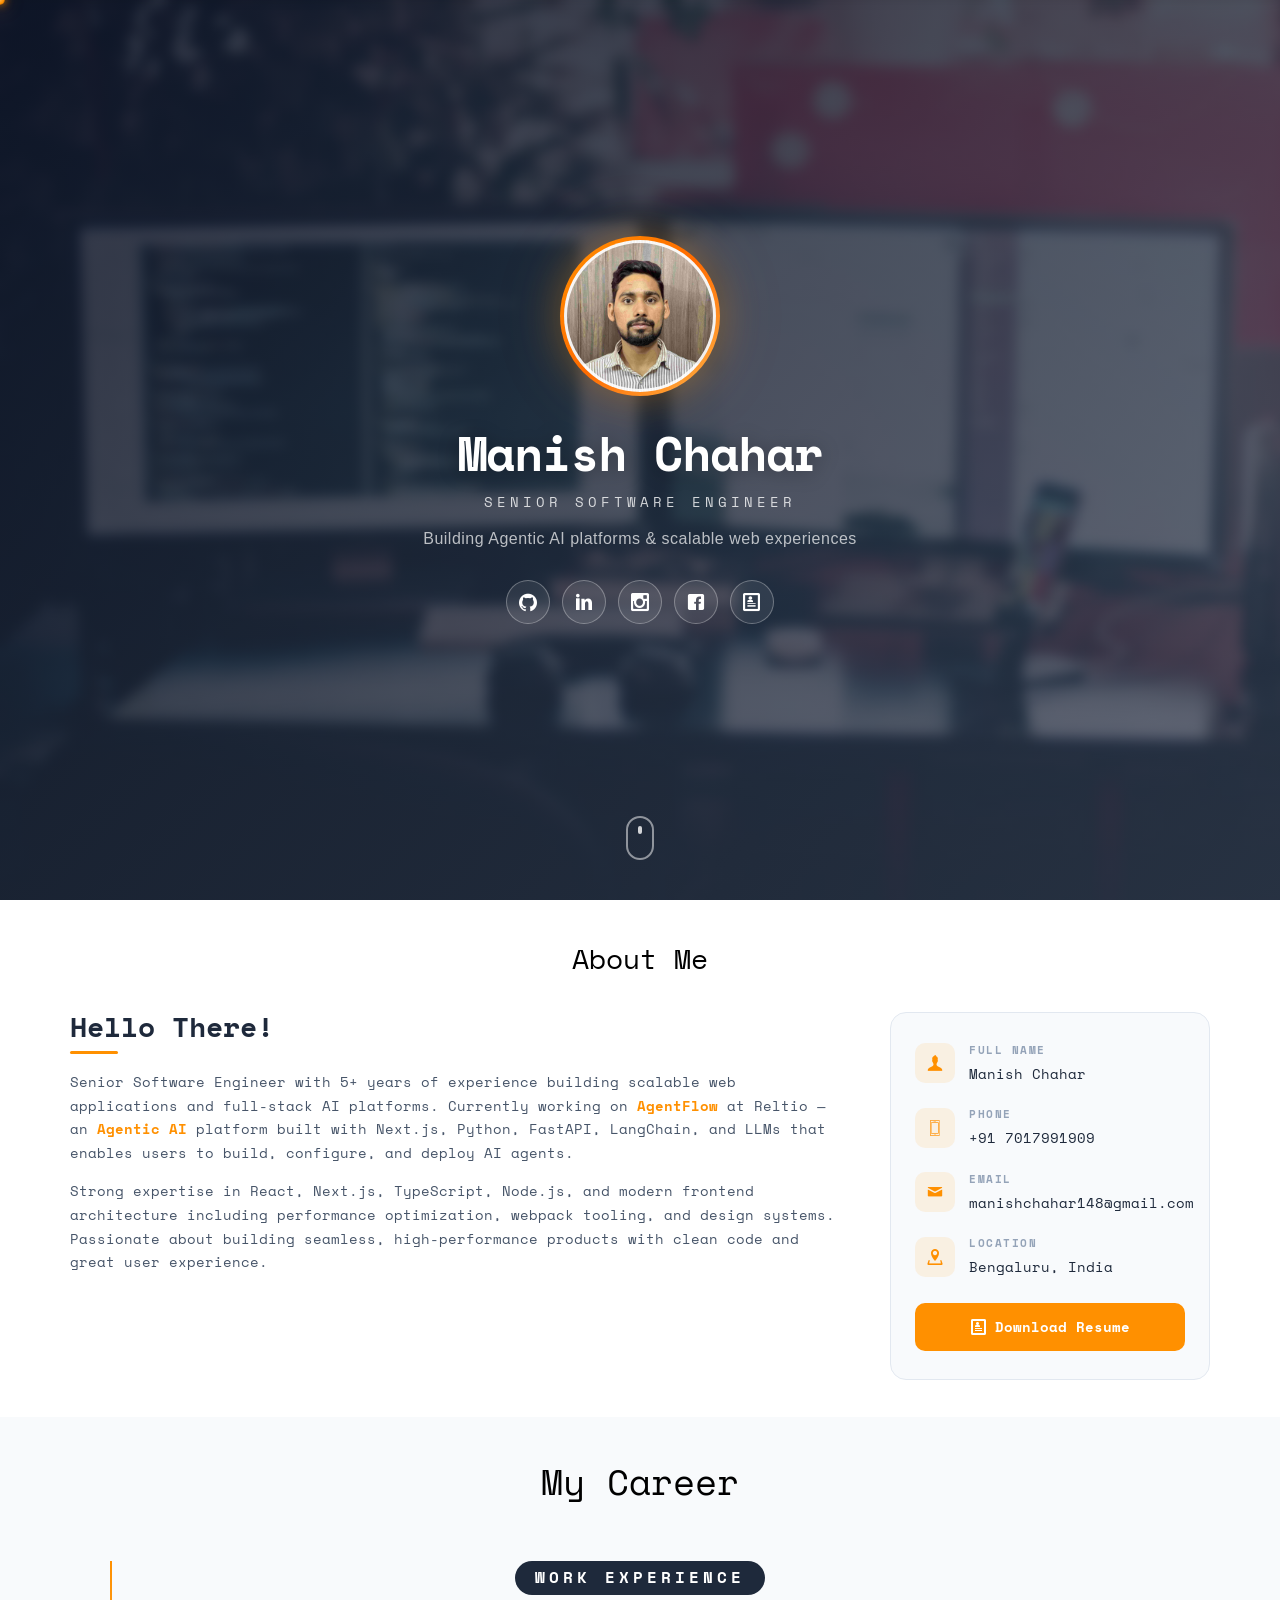
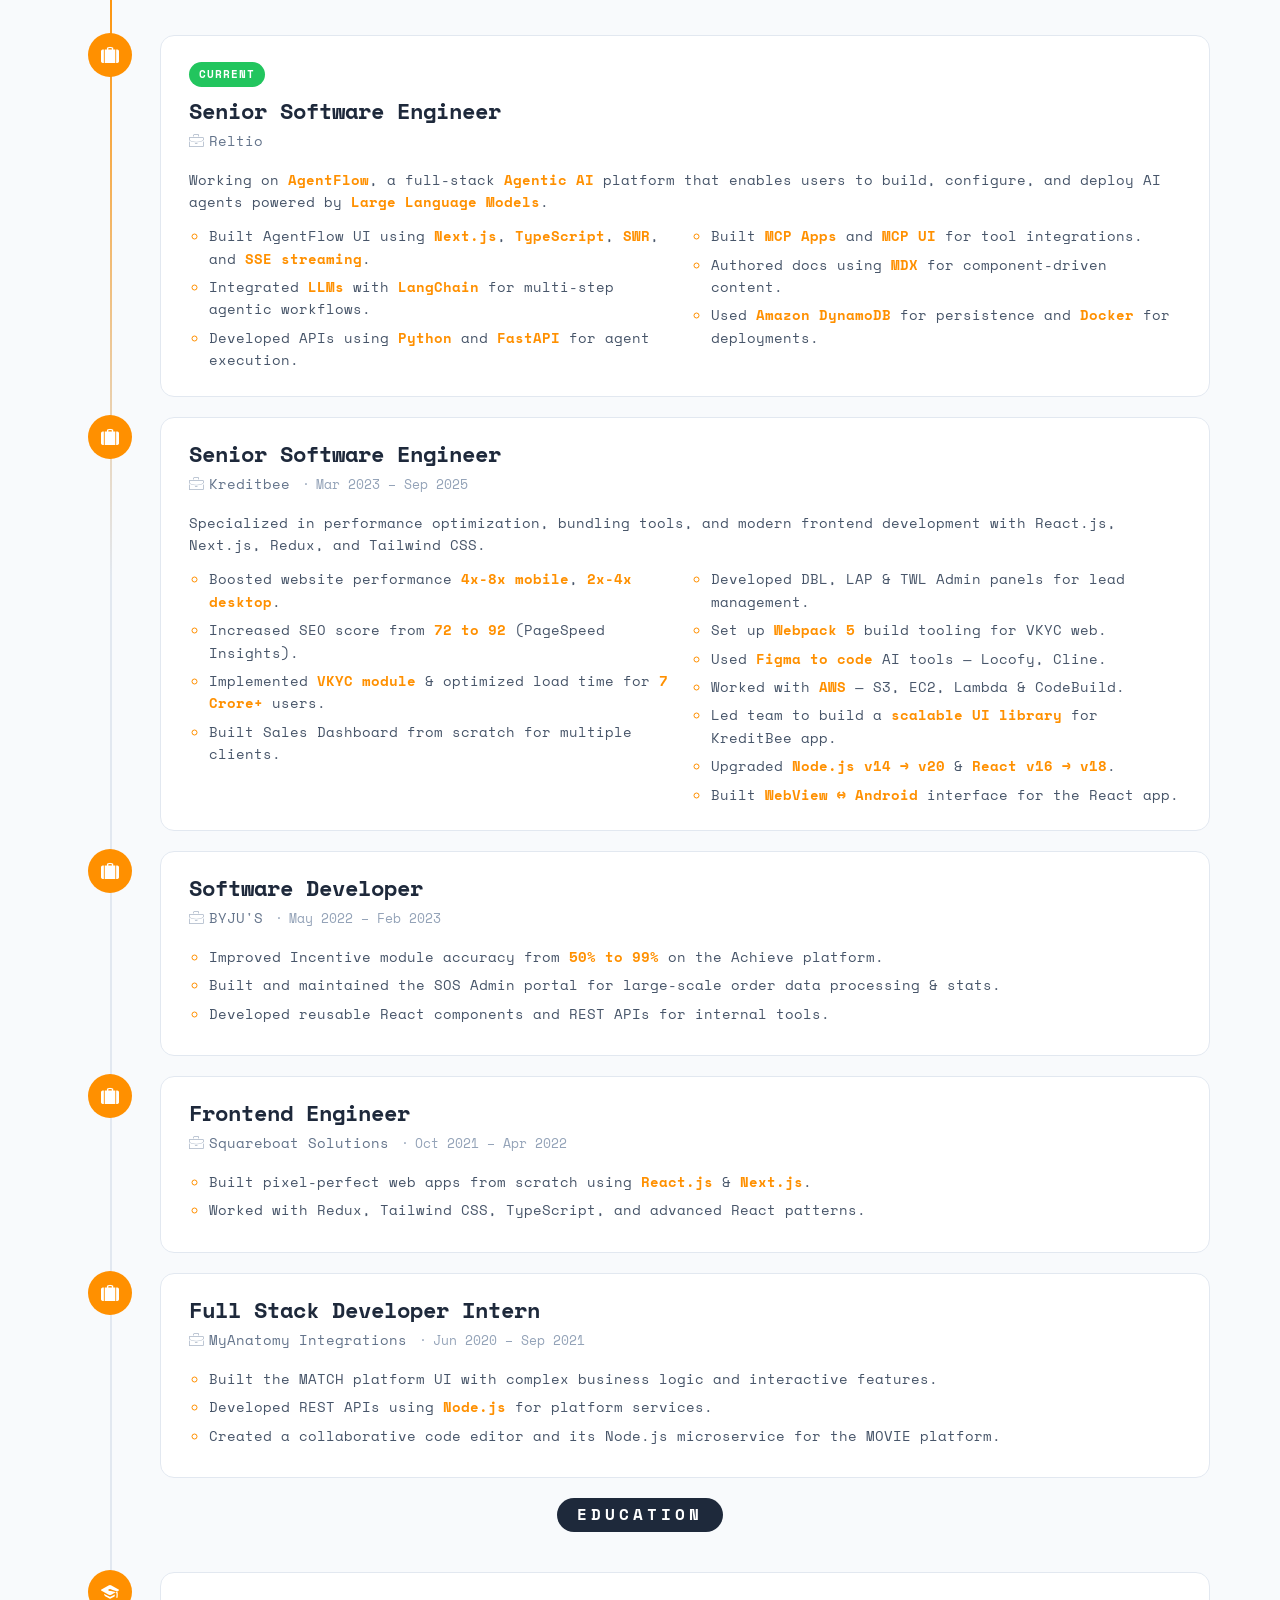
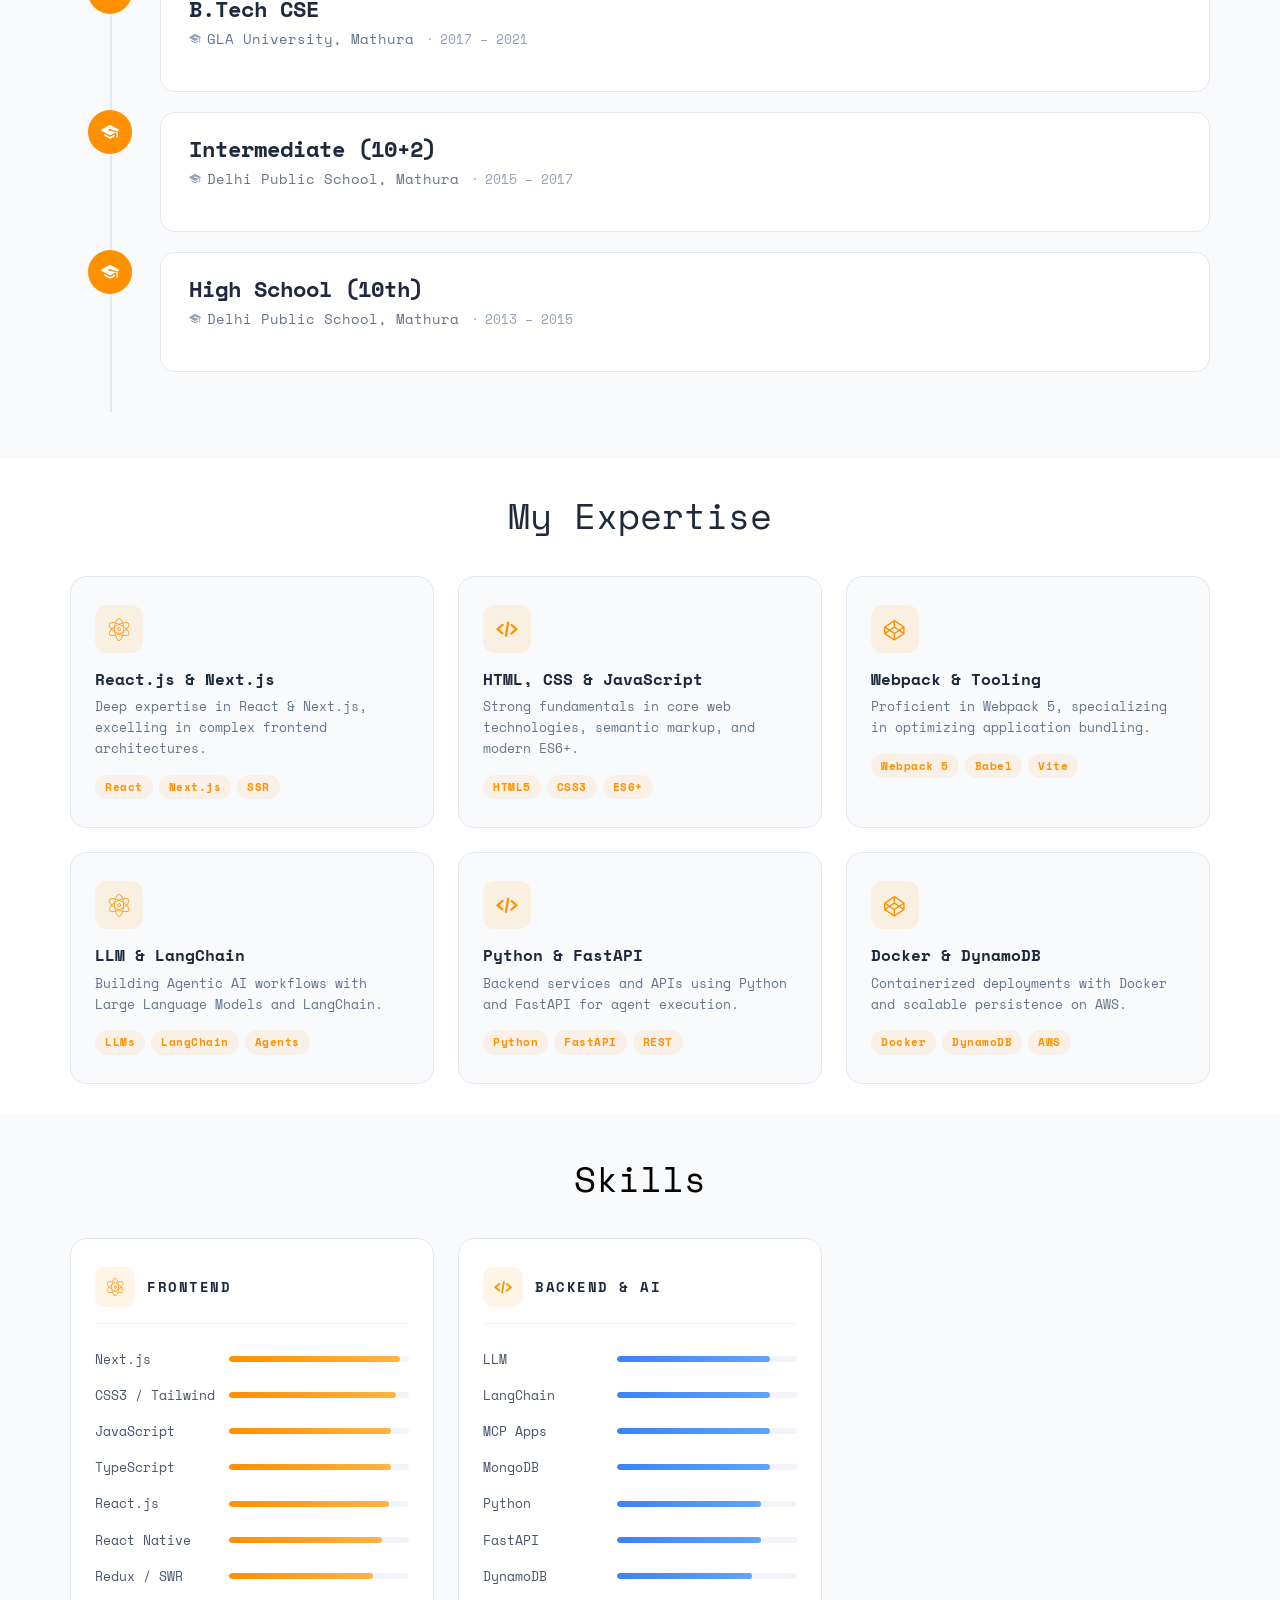
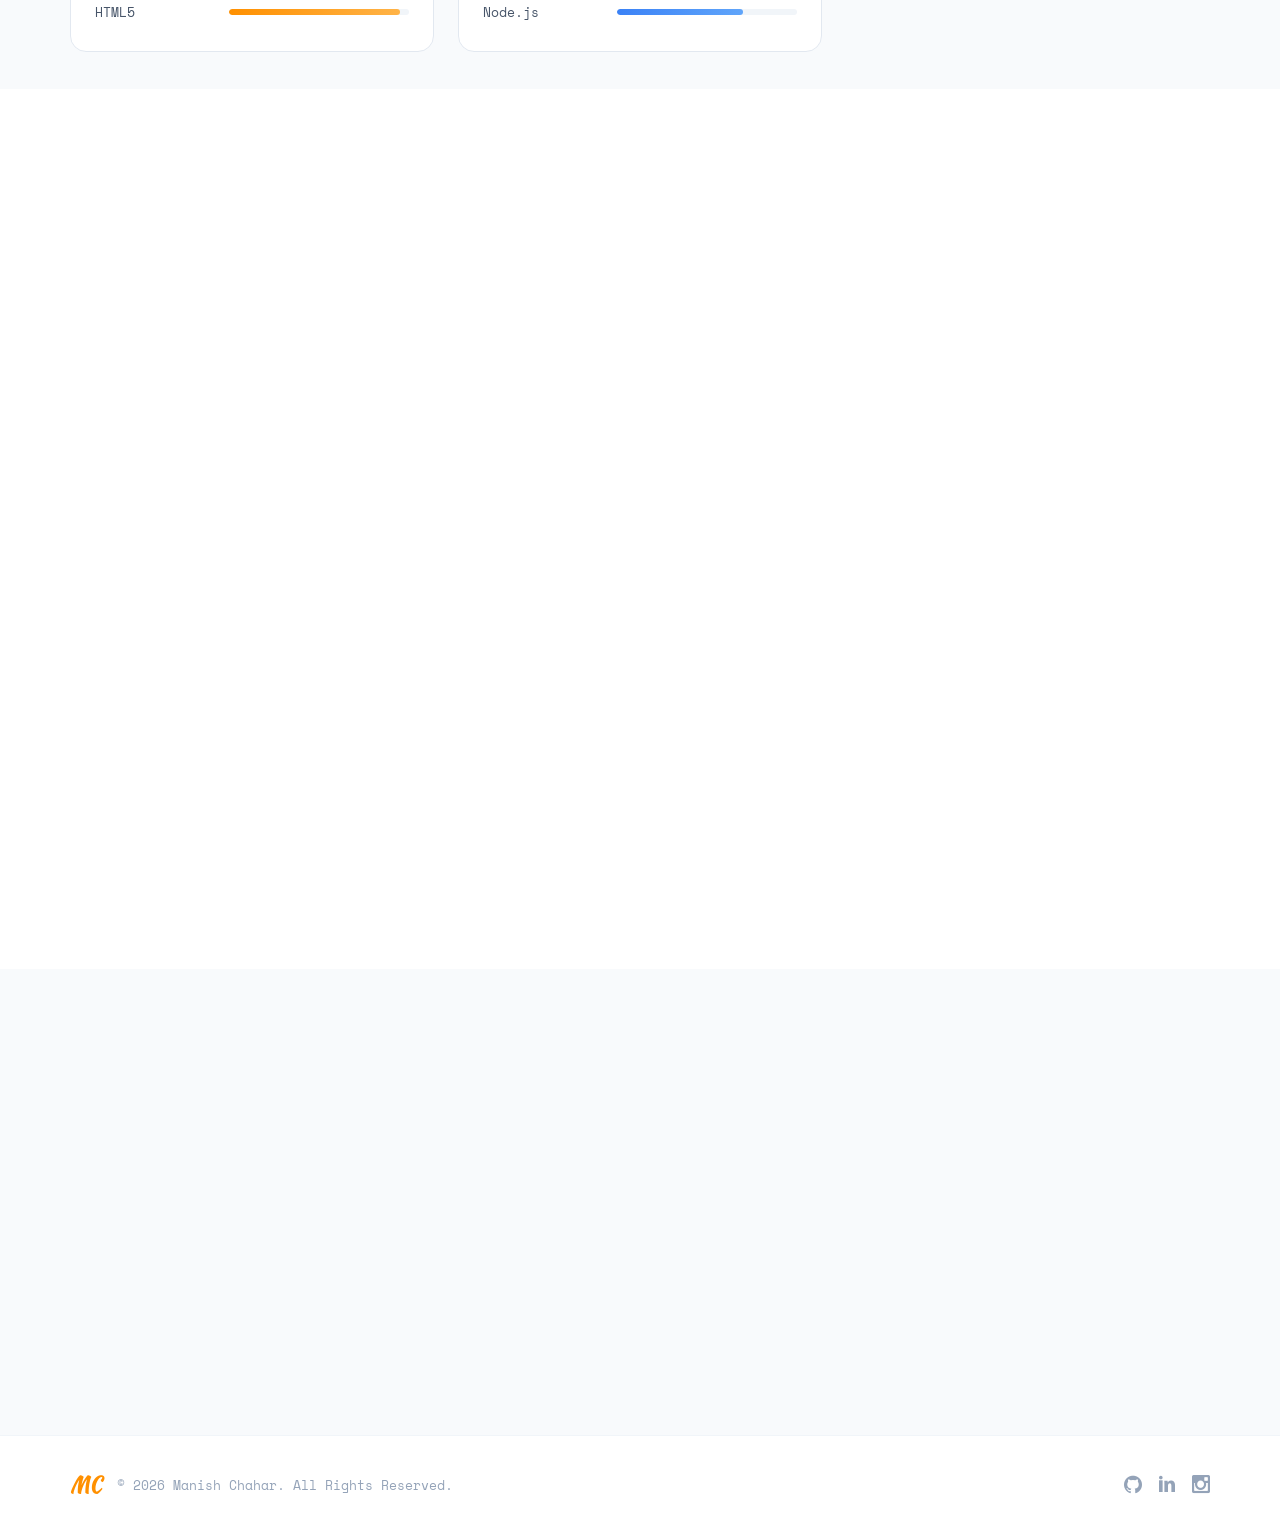
==== commit a4e99d17: "Enhance index.html and style.css: Implement dark mode toggle, add custom cursor effects, and improve" ====
--- a/index.html
+++ b/index.html
@@ -30,11 +30,16 @@
 	<link rel="stylesheet" href="css/style.css">
 
 	<script src="js/modernizr-2.6.2.min.js"></script>
+	<script>
+	(function(){var t=localStorage.getItem('theme')||(matchMedia('(prefers-color-scheme:dark)').matches?'dark':'light');if(t==='dark')document.documentElement.setAttribute('data-theme','dark');})();
+	</script>
 
 	</head>
 	<body>
 		
 	<div class="fh5co-loader"></div>
+	<div id="cursor-dot"></div>
+	<canvas id="cursor-canvas" aria-hidden="true"></canvas>
 	
 	<div id="page">
 	<nav id="site-nav">
@@ -48,6 +53,10 @@
 				<li><a href="#fh5co-work">Work</a></li>
 				<li><a href="#fh5co-started">Contact</a></li>
 			</ul>
+			<button class="theme-toggle" aria-label="Toggle dark mode">
+				<i class="icon-moon"></i>
+				<i class="icon-sun"></i>
+			</button>
 			<button class="nav-toggle" aria-label="Toggle menu">
 				<span></span><span></span><span></span>
 			</button>
@@ -60,18 +69,22 @@
 				<div class="col-md-8 col-md-offset-2 text-center">
 					<div class="display-t js-fullheight">
 						<div class="display-tc js-fullheight animate-box" data-animate-effect="fadeIn">
-							<div class="profile-thumb" style="background: url(/images/manish-chahar.jpg);"></div>
+							<div class="hero-profile-ring">
+								<div class="profile-thumb" style="background: url(/images/manish-chahar.jpg);"></div>
+							</div>
 							<h1><span>Manish Chahar</span></h1>
 							<h3><span>Senior Software Engineer</span></h3>
-							<p>
-								<ul class="fh5co-social-icons">
-									<li><a href="https://github.com/ManishChahar148"><i class="icon-github2"></i></a></li>
-									<li><a href="https://www.linkedin.com/in/manish-chahar/"><i class="icon-linkedin2"></i></a></li>
-									<li><a href="https://www.instagram.com/_manishchahar148/"><i class="icon-instagram2"></i></a></li>
-									<li><a href="https://www.facebook.com/profile.php?id=100008819467058"><i class="icon-facebook2"></i></a></li>
-									<li><a href="./docs/manish-chahar-senior-software-engineer.pdf" title="View Resume" target="_blank"><i class="icon-profile"></i></a></li>
-								</ul>
-							</p>
+							<p class="hero-tagline">Building Agentic AI platforms &amp; scalable web experiences</p>
+							<ul class="hero-social">
+								<li><a href="https://github.com/ManishChahar148" title="GitHub"><i class="icon-github2"></i></a></li>
+								<li><a href="https://www.linkedin.com/in/manish-chahar/" title="LinkedIn"><i class="icon-linkedin2"></i></a></li>
+								<li><a href="https://www.instagram.com/_manishchahar148/" title="Instagram"><i class="icon-instagram2"></i></a></li>
+								<li><a href="https://www.facebook.com/profile.php?id=100008819467058" title="Facebook"><i class="icon-facebook2"></i></a></li>
+								<li><a href="./docs/manish-chahar-senior-software-engineer.pdf" title="View Resume" target="_blank"><i class="icon-profile"></i></a></li>
+							</ul>
+							<a href="#fh5co-about" class="hero-scroll-down">
+								<span></span>
+							</a>
 						</div>
 					</div>
 				</div>
@@ -86,26 +99,52 @@
 					<h2>About Me</h2>
 				</div>
 			</div>
-			<div class="row">
-				<div class="col-md-4">
-					<ul class="info">
-						<li><span class="first-block">Full Name:</span><span class="second-block">Manish Chahar</span></li>
-						<li><span class="first-block">Phone:</span><span class="second-block"><a href="tel:+917017991909">+91 7017991909</a></span></li>
-						<li><span class="first-block">Email:</span><span class="second-block">manishchahar148@gmail.com</span></li>
-						<li><span class="first-block">Address:</span><span class="second-block">Bengaluru</span></li>
-						<li><span class="first-block">Resume:</span><span class="second-block"><a target="_blank" href="./docs/manish-chahar-senior-software-engineer.pdf">Download </a></span></li>
-					</ul>
-				</div>
-				<div class="col-md-8">
-				<h2>Hello There!</h2>
-				<p>Senior Software Engineer with 5+ years of experience building scalable web applications and full-stack AI platforms. Currently working on <strong style="color: #ff9000e6;">AgentFlow</strong> at Reltio — an <strong style="color: #ff9000e6;">Agentic AI</strong> platform built with Next.js, Python, FastAPI, LangChain, and LLMs that enables users to build, configure, and deploy AI agents.</p>
-				<p>Strong expertise in React, Next.js, TypeScript, Node.js, and modern frontend architecture including performance optimization, webpack tooling, and design systems. Passionate about building seamless, high-performance products with clean code and great user experience.</p>
-				</div>
-			</div>
-		</div>
-	</div>
-
-	<div id="fh5co-resume" class="fh5co-bg-color">
+			<div class="about-content">
+				<div class="about-intro">
+					<h2 class="about-greeting">Hello There!</h2>
+					<p>Senior Software Engineer with 5+ years of experience building scalable web applications and full-stack AI platforms. Currently working on <strong class="about-highlight">AgentFlow</strong> at Reltio — an <strong class="about-highlight">Agentic AI</strong> platform built with Next.js, Python, FastAPI, LangChain, and LLMs that enables users to build, configure, and deploy AI agents.</p>
+					<p>Strong expertise in React, Next.js, TypeScript, Node.js, and modern frontend architecture including performance optimization, webpack tooling, and design systems. Passionate about building seamless, high-performance products with clean code and great user experience.</p>
+				</div>
+				<div class="about-details">
+					<div class="about-card">
+						<div class="about-card-item">
+							<i class="icon-user"></i>
+							<div>
+								<span class="about-label">Full Name</span>
+								<span class="about-value">Manish Chahar</span>
+							</div>
+						</div>
+						<div class="about-card-item">
+							<i class="icon-phone"></i>
+							<div>
+								<span class="about-label">Phone</span>
+								<span class="about-value"><a href="tel:+917017991909">+91 7017991909</a></span>
+							</div>
+						</div>
+						<div class="about-card-item">
+							<i class="icon-mail"></i>
+							<div>
+								<span class="about-label">Email</span>
+								<span class="about-value">manishchahar148@gmail.com</span>
+							</div>
+						</div>
+						<div class="about-card-item">
+							<i class="icon-location"></i>
+							<div>
+								<span class="about-label">Location</span>
+								<span class="about-value">Bengaluru, India</span>
+							</div>
+						</div>
+						<a class="about-resume-btn" href="./docs/manish-chahar-senior-software-engineer.pdf" target="_blank">
+							<i class="icon-profile"></i> Download Resume
+						</a>
+					</div>
+				</div>
+			</div>
+		</div>
+	</div>
+
+	<div id="fh5co-resume">
 		<div class="container">
 			<div class="row animate-box">
 				<div class="col-md-8 col-md-offset-2 text-center fh5co-heading">
@@ -120,129 +159,126 @@
 						</li>
 						<li class="animate-box timeline-unverted">
 							<div class="timeline-badge"><i class="icon-suitcase"></i></div>
-							<div class="timeline-panel">
+							<div class="timeline-panel career-card">
+								<span class="career-current-badge">Current</span>
 								<div class="timeline-heading">
 									<h3 class="timeline-title">Senior Software Engineer</h3>
-									<span class="company">Reltio - Current</span>
+									<span class="company"><i class="icon-briefcase"></i> Reltio</span>
 								</div>
 								<div class="timeline-body">
-									<p style="text-align: left;">Working as a Senior Software Engineer at Reltio on <strong style="color: #ff9000e6;">AgentFlow</strong>, a full-stack <strong style="color: #ff9000e6;">Agentic AI</strong> platform that enables users to build, configure, and deploy AI agents powered by <strong style="color: #ff9000e6;">Large Language Models</strong>.</p>
-									<ul class="two-col" style="text-align: left; margin-top: 16px;">
-										<li>Built AgentFlow UI using <strong style="color: #ff9000e6;">Next.js</strong>, <strong style="color: #ff9000e6;">TypeScript</strong>, <strong style="color: #ff9000e6;">SWR</strong>, and <strong style="color: #ff9000e6;">SSE streaming</strong>.</li>
-										<li>Integrated <strong style="color: #ff9000e6;">LLMs</strong> with <strong style="color: #ff9000e6;">LangChain</strong> for multi-step agentic workflows.</li>
-										<li>Developed APIs using <strong style="color: #ff9000e6;">Python</strong> and <strong style="color: #ff9000e6;">FastAPI</strong> for agent execution.</li>
-										<li>Built <strong style="color: #ff9000e6;">MCP Apps</strong> and <strong style="color: #ff9000e6;">MCP UI</strong> for tool integrations.</li>
-										<li>Authored docs using <strong style="color: #ff9000e6;">MDX</strong> for component-driven content.</li>
-										<li>Used <strong style="color: #ff9000e6;">Amazon DynamoDB</strong> for persistence and <strong style="color: #ff9000e6;">Docker</strong> for deployments.</li>
+									<p>Working on <strong class="career-hl">AgentFlow</strong>, a full-stack <strong class="career-hl">Agentic AI</strong> platform that enables users to build, configure, and deploy AI agents powered by <strong class="career-hl">Large Language Models</strong>.</p>
+									<ul class="two-col">
+										<li>Built AgentFlow UI using <strong class="career-hl">Next.js</strong>, <strong class="career-hl">TypeScript</strong>, <strong class="career-hl">SWR</strong>, and <strong class="career-hl">SSE streaming</strong>.</li>
+										<li>Integrated <strong class="career-hl">LLMs</strong> with <strong class="career-hl">LangChain</strong> for multi-step agentic workflows.</li>
+										<li>Developed APIs using <strong class="career-hl">Python</strong> and <strong class="career-hl">FastAPI</strong> for agent execution.</li>
+										<li>Built <strong class="career-hl">MCP Apps</strong> and <strong class="career-hl">MCP UI</strong> for tool integrations.</li>
+										<li>Authored docs using <strong class="career-hl">MDX</strong> for component-driven content.</li>
+										<li>Used <strong class="career-hl">Amazon DynamoDB</strong> for persistence and <strong class="career-hl">Docker</strong> for deployments.</li>
 									</ul>
 								</div>
 							</div>
 						</li>
 						<li class="timeline-inverted animate-box">
 							<div class="timeline-badge"><i class="icon-suitcase"></i></div>
-							<div class="timeline-panel">
+							<div class="timeline-panel career-card">
 								<div class="timeline-heading">
 									<h3 class="timeline-title">Senior Software Engineer</h3>
-									<span class="company">Kreditbee - Mar, 2023 - Sep, 2025</span>
+									<span class="company"><i class="icon-briefcase"></i> Kreditbee <span class="career-dates">Mar 2023 – Sep 2025</span></span>
 								</div>
 								<div class="timeline-body">
-									<p style="text-align: left;">Senior Software Engineer at KreditBee, specializing in performance optimization, bundling tools, and modern frontend development with React.js, Next.js, Redux, and Tailwind CSS.</p>
-									<ul class="two-col" style="text-align: left; margin-top: 16px;">
-										<li>Boosted website performance <strong style="color: #ff9000e6;">4x-8x mobile</strong>, <strong style="color: #ff9000e6;">2x-4x desktop</strong>.</li>
-										<li>Increased SEO score from <strong style="color: #ff9000e6;">72 to 92</strong> (PageSpeed Insights).</li>
-										<li>Implemented <strong style="color: #ff9000e6;">VKYC module</strong> & optimized load time for <strong style="color: #ff9000e6;">7 Crore+</strong> users.</li>
+									<p>Specialized in performance optimization, bundling tools, and modern frontend development with React.js, Next.js, Redux, and Tailwind CSS.</p>
+									<ul class="two-col">
+										<li>Boosted website performance <strong class="career-hl">4x-8x mobile</strong>, <strong class="career-hl">2x-4x desktop</strong>.</li>
+										<li>Increased SEO score from <strong class="career-hl">72 to 92</strong> (PageSpeed Insights).</li>
+										<li>Implemented <strong class="career-hl">VKYC module</strong> &amp; optimized load time for <strong class="career-hl">7 Crore+</strong> users.</li>
 										<li>Built Sales Dashboard from scratch for multiple clients.</li>
-										<li>Developed DBL, LAP & TWL Admin panels for lead management.</li>
-										<li>Set up <strong style="color: #ff9000e6;">Webpack 5</strong> build tooling for VKYC web.</li>
-										<li>Used <strong style="color: #ff9000e6;">Figma to code</strong> AI tools — Locofy, Cline.</li>
-										<li>Worked with <strong style="color: #ff9000e6;">AWS</strong> — S3, EC2, Lambda & CodeBuild.</li>
-										<li>Led team to build a <strong style="color: #ff9000e6;">scalable UI library</strong> for KreditBee app.</li>
-										<li>Upgraded <strong style="color: #ff9000e6;">Node.js v14 → v20</strong> & <strong style="color: #ff9000e6;">React v16 → v18</strong>.</li>
-										<li>Built <strong style="color: #ff9000e6;">WebView ↔ Android</strong> interface for the React app.</li>
+										<li>Developed DBL, LAP &amp; TWL Admin panels for lead management.</li>
+										<li>Set up <strong class="career-hl">Webpack 5</strong> build tooling for VKYC web.</li>
+										<li>Used <strong class="career-hl">Figma to code</strong> AI tools — Locofy, Cline.</li>
+										<li>Worked with <strong class="career-hl">AWS</strong> — S3, EC2, Lambda &amp; CodeBuild.</li>
+										<li>Led team to build a <strong class="career-hl">scalable UI library</strong> for KreditBee app.</li>
+										<li>Upgraded <strong class="career-hl">Node.js v14 → v20</strong> &amp; <strong class="career-hl">React v16 → v18</strong>.</li>
+										<li>Built <strong class="career-hl">WebView ↔ Android</strong> interface for the React app.</li>
 									</ul>
 								</div>
 							</div>
 						</li>
 						<li class="timeline-inverted animate-box">
 							<div class="timeline-badge"><i class="icon-suitcase"></i></div>
-							<div class="timeline-panel">
+							<div class="timeline-panel career-card">
 								<div class="timeline-heading">
 									<h3 class="timeline-title">Software Developer</h3>
-									<span class="company">BYJU'S - May, 2022 - Feb, 2023</span>
+									<span class="company"><i class="icon-briefcase"></i> BYJU'S <span class="career-dates">May 2022 – Feb 2023</span></span>
 								</div>
 								<div class="timeline-body">
-							<ul>
-									<li>Improved Incentive module accuracy from <strong style="color: #ff9000e6;">50% to 99%</strong> on the Achieve platform.</li>
-									<li>Built and maintained the SOS Admin portal for large-scale order data processing & stats.</li>
-									<li>Developed reusable React components and REST APIs for internal tools.</li>
-								</ul>
-									
+									<ul>
+										<li>Improved Incentive module accuracy from <strong class="career-hl">50% to 99%</strong> on the Achieve platform.</li>
+										<li>Built and maintained the SOS Admin portal for large-scale order data processing &amp; stats.</li>
+										<li>Developed reusable React components and REST APIs for internal tools.</li>
+									</ul>
 								</div>
 							</div>
 						</li>
 						<li class="animate-box timeline-unverted">
 							<div class="timeline-badge"><i class="icon-suitcase"></i></div>
-							<div class="timeline-panel">
+							<div class="timeline-panel career-card">
 								<div class="timeline-heading">
 									<h3 class="timeline-title">Frontend Engineer</h3>
-									<span class="company">Squareboat Solutions Pvt. Ltd. - Oct 2021 - Apr, 2022</span>
+									<span class="company"><i class="icon-briefcase"></i> Squareboat Solutions <span class="career-dates">Oct 2021 – Apr 2022</span></span>
 								</div>
 								<div class="timeline-body">
-							<ul>
-									<li>Built pixel-perfect web apps from scratch using <strong style="color: #ff9000e6;">React.js</strong> & <strong style="color: #ff9000e6;">Next.js</strong>.</li>
-									<li>Worked with Redux, Tailwind CSS, TypeScript, and advanced React patterns.</li>
-								</ul>
-								</div>
-							</div>
-						</li>
-						
+									<ul>
+										<li>Built pixel-perfect web apps from scratch using <strong class="career-hl">React.js</strong> &amp; <strong class="career-hl">Next.js</strong>.</li>
+										<li>Worked with Redux, Tailwind CSS, TypeScript, and advanced React patterns.</li>
+									</ul>
+								</div>
+							</div>
+						</li>
 						<li class="timeline-inverted animate-box">
 							<div class="timeline-badge"><i class="icon-suitcase"></i></div>
-							<div class="timeline-panel">
+							<div class="timeline-panel career-card">
 								<div class="timeline-heading">
 									<h3 class="timeline-title">Full Stack Developer Intern</h3>
-									<span class="company">MyAnatomy Integrations Pvt. Ltd. - Jun, 2020 - Sep, 2021</span>
+									<span class="company"><i class="icon-briefcase"></i> MyAnatomy Integrations <span class="career-dates">Jun 2020 – Sep 2021</span></span>
 								</div>
 								<div class="timeline-body">
-							<ul>
-									<li>Built the MATCH platform UI with complex business logic and interactive features.</li>
-									<li>Developed REST APIs using <strong style="color: #ff9000e6;">Node.js</strong> for platform services.</li>
-									<li>Created a collaborative code editor and its Node.js microservice for the MOVIE platform.</li>
-								</ul>
-									
-								</div>
-							</div>
-						</li>
-
-						<br>
+									<ul>
+										<li>Built the MATCH platform UI with complex business logic and interactive features.</li>
+										<li>Developed REST APIs using <strong class="career-hl">Node.js</strong> for platform services.</li>
+										<li>Created a collaborative code editor and its Node.js microservice for the MOVIE platform.</li>
+									</ul>
+								</div>
+							</div>
+						</li>
+
 						<li class="timeline-heading text-center animate-box">
 							<div><h3>Education</h3></div>
 						</li>
 						<li class="timeline-inverted animate-box">
 							<div class="timeline-badge"><i class="icon-graduation-cap"></i></div>
-							<div class="timeline-panel">
-								<div class="timeline-heading">
-								<h3 class="timeline-title">B.Tech CSE</h3>
-								<span class="company">GLA University, Mathura - 2017 - 2021</span>
-							</div>
+							<div class="timeline-panel career-card">
+								<div class="timeline-heading">
+									<h3 class="timeline-title">B.Tech CSE</h3>
+									<span class="company"><i class="icon-graduation-cap"></i> GLA University, Mathura <span class="career-dates">2017 – 2021</span></span>
+								</div>
 							</div>
 						</li>
 						<li class="animate-box timeline-unverted">
 							<div class="timeline-badge"><i class="icon-graduation-cap"></i></div>
-							<div class="timeline-panel">
-								<div class="timeline-heading">
-								<h3 class="timeline-title">Intermediate(10+2)</h3>
-								<span class="company">Delhi Public School, Mathura - 2015 - 2017</span>
-							</div>
+							<div class="timeline-panel career-card">
+								<div class="timeline-heading">
+									<h3 class="timeline-title">Intermediate (10+2)</h3>
+									<span class="company"><i class="icon-graduation-cap"></i> Delhi Public School, Mathura <span class="career-dates">2015 – 2017</span></span>
+								</div>
 							</div>
 						</li>
 						<li class="timeline-inverted animate-box">
 							<div class="timeline-badge"><i class="icon-graduation-cap"></i></div>
-							<div class="timeline-panel">
-								<div class="timeline-heading">
-								<h3 class="timeline-title">High School(10th)</h3>
-								<span class="company">Delhi Public School, Mathura - 2013 - 2015</span>
-							</div>
+							<div class="timeline-panel career-card">
+								<div class="timeline-heading">
+									<h3 class="timeline-title">High School (10th)</h3>
+									<span class="company"><i class="icon-graduation-cap"></i> Delhi Public School, Mathura <span class="career-dates">2013 – 2015</span></span>
+								</div>
 							</div>
 						</li>						
 			    	</ul>
@@ -260,89 +296,56 @@
 						<h2>My Expertise</h2>
 					</div>
 				</div>
-			<div class="row">
-				<div class="col-md-4">
-					<div class="feature-left">
-						<span class="icon">
-							<i class="icon-genius"></i>
-						</span>
-						<div class="feature-copy">
-							<h3>React.js & Next.js</h3>
-							<p>Deep expertise in React & Next.js, excelling in complex frontend architectures.</p>
-						</div>
-					</div>
-				</div>
-				<div class="col-md-4">
-					<div class="feature-left">
-						<span class="icon">
-							<i class="icon-code"></i>
-						</span>
-						<div class="feature-copy">
-							<h3>HTML, CSS & JavaScript</h3>
-							<p>Strong fundamentals in core web technologies, semantic markup, and modern ES6+.</p>
-						</div>
-					</div>
-				</div>
-				<div class="col-md-4">
-					<div class="feature-left">
-						<span class="icon">
-							<i class="icon-codepen"></i>
-						</span>
-						<div class="feature-copy">
-							<h3>Webpack</h3>
-							<p>Proficient in Webpack 5, specializing in optimizing application bundling.</p>
-						</div>
-					</div>
-				</div>
-			</div>
-			<div class="row">
-				<div class="col-md-4">
-					<div class="feature-left">
-						<span class="icon">
-							<i class="icon-genius"></i>
-						</span>
-						<div class="feature-copy">
-							<h3>LLM & LangChain</h3>
-							<p>Building Agentic AI workflows with Large Language Models and LangChain.</p>
-						</div>
-					</div>
-				</div>
-				<div class="col-md-4">
-					<div class="feature-left">
-						<span class="icon">
-							<i class="icon-code"></i>
-						</span>
-						<div class="feature-copy">
-							<h3>Python & FastAPI</h3>
-							<p>Backend services and APIs using Python and FastAPI for agent execution.</p>
-						</div>
-					</div>
-				</div>
-				<div class="col-md-4">
-					<div class="feature-left">
-						<span class="icon">
-							<i class="icon-codepen"></i>
-						</span>
-						<div class="feature-copy">
-							<h3>Docker & DynamoDB</h3>
-							<p>Containerized deployments with Docker and scalable persistence on AWS.</p>
-						</div>
-					</div>
-				</div>
-			</div>
-			<div class="row">
-				<div class="col-md-4">
-					<div class="feature-left">
-						<span class="icon">
-							<i class="icon-video-camera"></i>
-						</span>
-						<div class="feature-copy">
-							<h3>webRTC</h3>
-							<p>In-depth familiarity with WebRTC, building scalable real-time services.</p>
-						</div>
-					</div>
-				</div>
-			</div>
+				<div class="expertise-grid">
+					<div class="expertise-card animate-box">
+						<div class="expertise-icon"><i class="icon-genius"></i></div>
+						<h3>React.js & Next.js</h3>
+						<p>Deep expertise in React & Next.js, excelling in complex frontend architectures.</p>
+						<div class="expertise-tags">
+							<span>React</span><span>Next.js</span><span>SSR</span>
+						</div>
+					</div>
+					<div class="expertise-card animate-box">
+						<div class="expertise-icon"><i class="icon-code"></i></div>
+						<h3>HTML, CSS & JavaScript</h3>
+						<p>Strong fundamentals in core web technologies, semantic markup, and modern ES6+.</p>
+						<div class="expertise-tags">
+							<span>HTML5</span><span>CSS3</span><span>ES6+</span>
+						</div>
+					</div>
+					<div class="expertise-card animate-box">
+						<div class="expertise-icon"><i class="icon-codepen"></i></div>
+						<h3>Webpack & Tooling</h3>
+						<p>Proficient in Webpack 5, specializing in optimizing application bundling.</p>
+						<div class="expertise-tags">
+							<span>Webpack 5</span><span>Babel</span><span>Vite</span>
+						</div>
+					</div>
+					<div class="expertise-card animate-box">
+						<div class="expertise-icon"><i class="icon-genius"></i></div>
+						<h3>LLM & LangChain</h3>
+						<p>Building Agentic AI workflows with Large Language Models and LangChain.</p>
+						<div class="expertise-tags">
+							<span>LLMs</span><span>LangChain</span><span>Agents</span>
+						</div>
+					</div>
+					<div class="expertise-card animate-box">
+						<div class="expertise-icon"><i class="icon-code"></i></div>
+						<h3>Python & FastAPI</h3>
+						<p>Backend services and APIs using Python and FastAPI for agent execution.</p>
+						<div class="expertise-tags">
+							<span>Python</span><span>FastAPI</span><span>REST</span>
+						</div>
+					</div>
+					<div class="expertise-card animate-box">
+						<div class="expertise-icon"><i class="icon-codepen"></i></div>
+						<h3>Docker & DynamoDB</h3>
+						<p>Containerized deployments with Docker and scalable persistence on AWS.</p>
+						<div class="expertise-tags">
+							<span>Docker</span><span>DynamoDB</span><span>AWS</span>
+						</div>
+					</div>
+				</div>
 			</div>
 		</div>
 	</div>
@@ -354,274 +357,178 @@
 					<h2>Skills</h2>
 				</div>
 			</div>
-			<div class="row">
-				<div class="col-md-12 text-center" style="margin-bottom: 30px;">
-					<span class="skill-category-label">Frontend</span>
-					<span class="skill-category-label">Backend & AI</span>
-					<span class="skill-category-label">Tools & Infra</span>
-				</div>
-			</div>
-			<div class="row">
-				<div class="col-md-4">
-					<h4 class="skill-group-title">Frontend</h4>
-					<div class="progress-wrap">
-						<h3><span class="name-left">React.js</span><span class="value-right">89%</span></h3>
-						<div class="progress">
-						  <div class="progress-bar progress-bar-1 progress-bar-striped active" role="progressbar" aria-valuenow="89" aria-valuemin="0" aria-valuemax="100" style="width:89%"></div>
-						</div>
-					</div>
-					<div class="progress-wrap">
-						<h3><span class="name-left">Next.js</span><span class="value-right">95%</span></h3>
-						<div class="progress">
-						  <div class="progress-bar progress-bar-1 progress-bar-striped active" role="progressbar" aria-valuenow="95" aria-valuemin="0" aria-valuemax="100" style="width:95%"></div>
-						</div>
-					</div>
-					<div class="progress-wrap">
-						<h3><span class="name-left">JavaScript</span><span class="value-right">90%</span></h3>
-						<div class="progress">
-						  <div class="progress-bar progress-bar-1 progress-bar-striped active" role="progressbar" aria-valuenow="90" aria-valuemin="0" aria-valuemax="100" style="width:90%"></div>
-						</div>
-					</div>
-					<div class="progress-wrap">
-						<h3><span class="name-left">TypeScript</span><span class="value-right">90%</span></h3>
-						<div class="progress">
-						  <div class="progress-bar progress-bar-1 progress-bar-striped active" role="progressbar" aria-valuenow="90" aria-valuemin="0" aria-valuemax="100" style="width:90%"></div>
-						</div>
-					</div>
-					<div class="progress-wrap">
-						<h3><span class="name-left">HTML5</span><span class="value-right">95%</span></h3>
-						<div class="progress">
-						  <div class="progress-bar progress-bar-1 progress-bar-striped active" role="progressbar" aria-valuenow="95" aria-valuemin="0" aria-valuemax="100" style="width:95%"></div>
-						</div>
-					</div>
-					<div class="progress-wrap">
-						<h3><span class="name-left">CSS3 / Tailwind</span><span class="value-right">93%</span></h3>
-						<div class="progress">
-						  <div class="progress-bar progress-bar-1 progress-bar-striped active" role="progressbar" aria-valuenow="93" aria-valuemin="0" aria-valuemax="100" style="width:93%"></div>
-						</div>
-					</div>
-					<div class="progress-wrap">
-						<h3><span class="name-left">React Native</span><span class="value-right">85%</span></h3>
-						<div class="progress">
-						  <div class="progress-bar progress-bar-1 progress-bar-striped active" role="progressbar" aria-valuenow="85" aria-valuemin="0" aria-valuemax="100" style="width:85%"></div>
-						</div>
-					</div>
-					<div class="progress-wrap">
-						<h3><span class="name-left">Redux / React Query</span><span class="value-right">80%</span></h3>
-						<div class="progress">
-						  <div class="progress-bar progress-bar-1 progress-bar-striped active" role="progressbar" aria-valuenow="80" aria-valuemin="0" aria-valuemax="100" style="width:80%"></div>
-						</div>
-					</div>
-				</div>
-				<div class="col-md-4">
-					<h4 class="skill-group-title">Backend & AI</h4>
-					<div class="progress-wrap">
-						<h3><span class="name-left">LLM</span><span class="value-right">85%</span></h3>
-						<div class="progress">
-						  <div class="progress-bar progress-bar-3 progress-bar-striped active" role="progressbar" aria-valuenow="85" aria-valuemin="0" aria-valuemax="100" style="width:85%"></div>
-						</div>
-					</div>
-					<div class="progress-wrap">
-						<h3><span class="name-left">LangChain</span><span class="value-right">85%</span></h3>
-						<div class="progress">
-						  <div class="progress-bar progress-bar-3 progress-bar-striped active" role="progressbar" aria-valuenow="85" aria-valuemin="0" aria-valuemax="100" style="width:85%"></div>
-						</div>
-					</div>
-					<div class="progress-wrap">
-						<h3><span class="name-left">Python</span><span class="value-right">80%</span></h3>
-						<div class="progress">
-						  <div class="progress-bar progress-bar-3 progress-bar-striped active" role="progressbar" aria-valuenow="80" aria-valuemin="0" aria-valuemax="100" style="width:80%"></div>
-						</div>
-					</div>
-					<div class="progress-wrap">
-						<h3><span class="name-left">FastAPI</span><span class="value-right">80%</span></h3>
-						<div class="progress">
-						  <div class="progress-bar progress-bar-3 progress-bar-striped active" role="progressbar" aria-valuenow="80" aria-valuemin="0" aria-valuemax="100" style="width:80%"></div>
-						</div>
-					</div>
-					<div class="progress-wrap">
-						<h3><span class="name-left">Node.js</span><span class="value-right">70%</span></h3>
-						<div class="progress">
-						  <div class="progress-bar progress-bar-3 progress-bar-striped active" role="progressbar" aria-valuenow="70" aria-valuemin="0" aria-valuemax="100" style="width:70%"></div>
-						</div>
-					</div>
-					<div class="progress-wrap">
-						<h3><span class="name-left">MCP Apps</span><span class="value-right">85%</span></h3>
-						<div class="progress">
-						  <div class="progress-bar progress-bar-3 progress-bar-striped active" role="progressbar" aria-valuenow="85" aria-valuemin="0" aria-valuemax="100" style="width:85%"></div>
-						</div>
-					</div>
-					<div class="progress-wrap">
-						<h3><span class="name-left">MongoDB</span><span class="value-right">85%</span></h3>
-						<div class="progress">
-						  <div class="progress-bar progress-bar-3 progress-bar-striped active" role="progressbar" aria-valuenow="85" aria-valuemin="0" aria-valuemax="100" style="width:85%"></div>
-						</div>
-					</div>
-					<div class="progress-wrap">
-						<h3><span class="name-left">DynamoDB</span><span class="value-right">75%</span></h3>
-						<div class="progress">
-						  <div class="progress-bar progress-bar-3 progress-bar-striped active" role="progressbar" aria-valuenow="75" aria-valuemin="0" aria-valuemax="100" style="width:75%"></div>
-						</div>
-					</div>
-				</div>
-				<div class="col-md-4">
-					<h4 class="skill-group-title">Tools & Concepts</h4>
-					<div class="progress-wrap">
-						<h3><span class="name-left">AI Tools</span><span class="value-right">95%</span></h3>
-						<div class="progress">
-						  <div class="progress-bar progress-bar-5 progress-bar-striped active" role="progressbar" aria-valuenow="95" aria-valuemin="0" aria-valuemax="100" style="width:95%"></div>
-						</div>
-					</div>
-					<div class="progress-wrap">
-						<h3><span class="name-left">Webpack</span><span class="value-right">90%</span></h3>
-						<div class="progress">
-						  <div class="progress-bar progress-bar-5 progress-bar-striped active" role="progressbar" aria-valuenow="90" aria-valuemin="0" aria-valuemax="100" style="width:90%"></div>
-						</div>
-					</div>
-					<div class="progress-wrap">
-						<h3><span class="name-left">Docker</span><span class="value-right">80%</span></h3>
-						<div class="progress">
-						  <div class="progress-bar progress-bar-5 progress-bar-striped active" role="progressbar" aria-valuenow="80" aria-valuemin="0" aria-valuemax="100" style="width:80%"></div>
-						</div>
-					</div>
-					<div class="progress-wrap">
-						<h3><span class="name-left">MDX</span><span class="value-right">80%</span></h3>
-						<div class="progress">
-						  <div class="progress-bar progress-bar-5 progress-bar-striped active" role="progressbar" aria-valuenow="80" aria-valuemin="0" aria-valuemax="100" style="width:80%"></div>
-						</div>
-					</div>
-					<div class="progress-wrap">
-						<h3><span class="name-left">Web Workers</span><span class="value-right">85%</span></h3>
-						<div class="progress">
-						  <div class="progress-bar progress-bar-5 progress-bar-striped active" role="progressbar" aria-valuenow="85" aria-valuemin="0" aria-valuemax="100" style="width:85%"></div>
-						</div>
-					</div>
-					<div class="progress-wrap">
-						<h3><span class="name-left">webRTC</span><span class="value-right">80%</span></h3>
-						<div class="progress">
-						  <div class="progress-bar progress-bar-5 progress-bar-striped active" role="progressbar" aria-valuenow="80" aria-valuemin="0" aria-valuemax="100" style="width:80%"></div>
-						</div>
-					</div>
-					<div class="progress-wrap">
-						<h3><span class="name-left">OOPs</span><span class="value-right">90%</span></h3>
-						<div class="progress">
-						  <div class="progress-bar progress-bar-5 progress-bar-striped active" role="progressbar" aria-valuenow="90" aria-valuemin="0" aria-valuemax="100" style="width:90%"></div>
-						</div>
-					</div>
-					<div class="progress-wrap">
-						<h3><span class="name-left">DSA</span><span class="value-right">75%</span></h3>
-						<div class="progress">
-						  <div class="progress-bar progress-bar-5 progress-bar-striped active" role="progressbar" aria-valuenow="75" aria-valuemin="0" aria-valuemax="100" style="width:75%"></div>
-						</div>
-					</div>
-				</div>
-			</div>
-		</div>
-	</div>
-
-	<div id="fh5co-work" class="fh5co-bg-dark">
+			<div class="skills-columns">
+				<div class="skills-col animate-box">
+					<div class="skills-col-header">
+						<i class="icon-genius"></i>
+						<h4>Frontend</h4>
+					</div>
+					<div class="skills-list">
+						<div class="skill-item"><span class="skill-name">Next.js</span><div class="skill-bar"><div class="skill-fill" style="width:95%"></div></div></div>
+						<div class="skill-item"><span class="skill-name">CSS3 / Tailwind</span><div class="skill-bar"><div class="skill-fill" style="width:93%"></div></div></div>
+						<div class="skill-item"><span class="skill-name">JavaScript</span><div class="skill-bar"><div class="skill-fill" style="width:90%"></div></div></div>
+						<div class="skill-item"><span class="skill-name">TypeScript</span><div class="skill-bar"><div class="skill-fill" style="width:90%"></div></div></div>
+						<div class="skill-item"><span class="skill-name">React.js</span><div class="skill-bar"><div class="skill-fill" style="width:89%"></div></div></div>
+						<div class="skill-item"><span class="skill-name">React Native</span><div class="skill-bar"><div class="skill-fill" style="width:85%"></div></div></div>
+						<div class="skill-item"><span class="skill-name">Redux / SWR</span><div class="skill-bar"><div class="skill-fill" style="width:80%"></div></div></div>
+						<div class="skill-item"><span class="skill-name">HTML5</span><div class="skill-bar"><div class="skill-fill" style="width:95%"></div></div></div>
+					</div>
+				</div>
+				<div class="skills-col animate-box">
+					<div class="skills-col-header">
+						<i class="icon-code"></i>
+						<h4>Backend & AI</h4>
+					</div>
+					<div class="skills-list">
+						<div class="skill-item"><span class="skill-name">LLM</span><div class="skill-bar"><div class="skill-fill skill-fill-ai" style="width:85%"></div></div></div>
+						<div class="skill-item"><span class="skill-name">LangChain</span><div class="skill-bar"><div class="skill-fill skill-fill-ai" style="width:85%"></div></div></div>
+						<div class="skill-item"><span class="skill-name">MCP Apps</span><div class="skill-bar"><div class="skill-fill skill-fill-ai" style="width:85%"></div></div></div>
+						<div class="skill-item"><span class="skill-name">MongoDB</span><div class="skill-bar"><div class="skill-fill skill-fill-ai" style="width:85%"></div></div></div>
+						<div class="skill-item"><span class="skill-name">Python</span><div class="skill-bar"><div class="skill-fill skill-fill-ai" style="width:80%"></div></div></div>
+						<div class="skill-item"><span class="skill-name">FastAPI</span><div class="skill-bar"><div class="skill-fill skill-fill-ai" style="width:80%"></div></div></div>
+						<div class="skill-item"><span class="skill-name">DynamoDB</span><div class="skill-bar"><div class="skill-fill skill-fill-ai" style="width:75%"></div></div></div>
+						<div class="skill-item"><span class="skill-name">Node.js</span><div class="skill-bar"><div class="skill-fill skill-fill-ai" style="width:70%"></div></div></div>
+					</div>
+				</div>
+				<div class="skills-col animate-box">
+					<div class="skills-col-header">
+						<i class="icon-codepen"></i>
+						<h4>Tools & Concepts</h4>
+					</div>
+					<div class="skills-list">
+						<div class="skill-item"><span class="skill-name">AI Tools</span><div class="skill-bar"><div class="skill-fill skill-fill-tools" style="width:95%"></div></div></div>
+						<div class="skill-item"><span class="skill-name">Webpack</span><div class="skill-bar"><div class="skill-fill skill-fill-tools" style="width:90%"></div></div></div>
+						<div class="skill-item"><span class="skill-name">OOPs</span><div class="skill-bar"><div class="skill-fill skill-fill-tools" style="width:90%"></div></div></div>
+						<div class="skill-item"><span class="skill-name">Web Workers</span><div class="skill-bar"><div class="skill-fill skill-fill-tools" style="width:85%"></div></div></div>
+						<div class="skill-item"><span class="skill-name">Docker</span><div class="skill-bar"><div class="skill-fill skill-fill-tools" style="width:80%"></div></div></div>
+						<div class="skill-item"><span class="skill-name">MDX</span><div class="skill-bar"><div class="skill-fill skill-fill-tools" style="width:80%"></div></div></div>
+						<div class="skill-item"><span class="skill-name">webRTC</span><div class="skill-bar"><div class="skill-fill skill-fill-tools" style="width:80%"></div></div></div>
+						<div class="skill-item"><span class="skill-name">DSA</span><div class="skill-bar"><div class="skill-fill skill-fill-tools" style="width:75%"></div></div></div>
+					</div>
+				</div>
+			</div>
+		</div>
+	</div>
+
+	<div id="fh5co-work">
 		<div class="container">
 			<div class="row animate-box">
 				<div class="col-md-8 col-md-offset-2 text-center fh5co-heading">
 					<h2>Work</h2>
 				</div>
 			</div>
-			<div class="row">
-				<div class="col-md-3 text-center col-padding animate-box">
-					<a href="https://www.silkhaus.com/?currency=AED" target="_blank" class="work" style="background-image: url(images/port1.png); background-position: left;">
-						<div class="desc">
-							<h3>Silkhaus</h3>
-							<span>Provides quality stay in Dubai</span>
-						</div>
-					</a>
-				</div>
-				<div class="col-md-3 text-center col-padding animate-box">
-					<a href="https://www.value360india.com/" class="work" target="_blank" style="background-image: url(images/port2.png);background-position: left;">
-						<div class="desc">
-							<h3>Value 360</h3>
-							<span>Value 360 is India's one of the top Public Relations Agency.</span>
-						</div>
-					</a>
-				</div>
-				<div class="col-md-3 text-center col-padding animate-box">
-					<a href="https://www.mightyme.in/" class="work" target="_blank" style="background-image: url(images/port3.png); background-position: left;">
-						<div class="desc">
-							<h3>Mighty Me</h3>
-							<span>The MIGHTY MINDS scholarship program aims to identify the mighty quotient through scientific brain games.</span>
-						</div>
-					</a>
-				</div>
-				<div class="col-md-3 text-center col-padding animate-box">
-					<a href="https://www.kreditbee.in/" class="work" target="_blank" style="background-image: url(images/port4.png); background-position: left;">
-						<div class="desc">
-							<h3>KreditBee Website</h3>
-							<span>KreditBee is a platform that facilitates loan transactions between borrowers and personal loan providers such as NBFCs/Banks.</span>
-						</div>
-					</a>
-				</div>
-				<div class="col-md-3 text-center col-padding animate-box">
-					<a href="https://play.google.com/store/apps/details?id=com.kreditbee.android" target="_blank" class="work" style="background-image: url(images/portfolio-5.png); background-position: left;">
-						<div class="desc">
-							<h3>Kreditbee App</h3>
-							<span>KreditBee is a platform that facilitates loan transactions between borrowers and personal loan providers such as NBFCs/Banks.</span>
-						</div>
-					</a>
-				</div>
-				<div class="col-md-3 text-center col-padding animate-box">
-					<a href="https://sos.byjusorders.com/login" target="_blank" class="work" style="background-image: url(images/portfolio-6.png); background-position: left;">
-						<div class="desc">
-							<h3>BYJU'S SOS</h3>
-						</div>
-					</a>
-				</div>
-				<div class="col-md-3 text-center col-padding animate-box">
-					<a href="https://match.myanatomy.in/login" target="_blank" class="work" style="background-image: url(images/portfolio-7.png); background-position: left;">
-						<div class="desc">
-							<h3>MATCH Platform</h3>
-							<span> Hire top talent with the help of Myanatomy's hiring assessment and test candidates based on their technical skills.</span>
-						</div>
-					</a>
-				</div>
-				<div class="col-md-3 text-center col-padding animate-box">
-					<a href="https://squareboat.com/" target="_blank" class="work" style="background-image: url(images/portfolio-8.png); background-position: left;">
-						<div class="desc">
-							<h3>Squareboat</h3>
-							<span>Squareboat is a web development company in Gurgaon</span>
-						</div>
-					</a>
-				</div>
+			<div class="work-grid">
+				<a href="https://www.kreditbee.in/" target="_blank" class="work-card animate-box">
+					<div class="work-thumb" style="background-image: url(images/port4.png);"></div>
+					<div class="work-info">
+						<h3>KreditBee Website</h3>
+						<p>Platform for loan transactions between borrowers and NBFCs/Banks.</p>
+						<span class="work-link">Visit Site <i class="icon-arrow-right3"></i></span>
+					</div>
+				</a>
+				<a href="https://play.google.com/store/apps/details?id=com.kreditbee.android" target="_blank" class="work-card animate-box">
+					<div class="work-thumb" style="background-image: url(images/portfolio-5.png);"></div>
+					<div class="work-info">
+						<h3>KreditBee App</h3>
+						<p>Mobile app serving 7 Crore+ users with personal loans and credit.</p>
+						<span class="work-link">View App <i class="icon-arrow-right3"></i></span>
+					</div>
+				</a>
+				<a href="https://www.silkhaus.com/?currency=AED" target="_blank" class="work-card animate-box">
+					<div class="work-thumb" style="background-image: url(images/port1.png);"></div>
+					<div class="work-info">
+						<h3>Silkhaus</h3>
+						<p>Premium quality stay and holiday home rentals in Dubai.</p>
+						<span class="work-link">Visit Site <i class="icon-arrow-right3"></i></span>
+					</div>
+				</a>
+				<a href="https://www.value360india.com/" target="_blank" class="work-card animate-box">
+					<div class="work-thumb" style="background-image: url(images/port2.png);"></div>
+					<div class="work-info">
+						<h3>Value 360</h3>
+						<p>India's one of the top Public Relations and communications agencies.</p>
+						<span class="work-link">Visit Site <i class="icon-arrow-right3"></i></span>
+					</div>
+				</a>
+				<a href="https://www.mightyme.in/" target="_blank" class="work-card animate-box">
+					<div class="work-thumb" style="background-image: url(images/port3.png);"></div>
+					<div class="work-info">
+						<h3>Mighty Me</h3>
+						<p>Scholarship program identifying potential through scientific brain games.</p>
+						<span class="work-link">Visit Site <i class="icon-arrow-right3"></i></span>
+					</div>
+				</a>
+				<a href="https://sos.byjusorders.com/login" target="_blank" class="work-card animate-box">
+					<div class="work-thumb" style="background-image: url(images/portfolio-6.png);"></div>
+					<div class="work-info">
+						<h3>BYJU'S SOS</h3>
+						<p>Admin portal for large-scale order data processing and statistics.</p>
+						<span class="work-link">Visit Site <i class="icon-arrow-right3"></i></span>
+					</div>
+				</a>
+				<a href="https://match.myanatomy.in/login" target="_blank" class="work-card animate-box">
+					<div class="work-thumb" style="background-image: url(images/portfolio-7.png);"></div>
+					<div class="work-info">
+						<h3>MATCH Platform</h3>
+						<p>Hiring assessment tool to test candidates on technical skills.</p>
+						<span class="work-link">Visit Site <i class="icon-arrow-right3"></i></span>
+					</div>
+				</a>
+				<a href="https://squareboat.com/" target="_blank" class="work-card animate-box">
+					<div class="work-thumb" style="background-image: url(images/portfolio-8.png);"></div>
+					<div class="work-info">
+						<h3>Squareboat</h3>
+						<p>Web development company based in Gurgaon, India.</p>
+						<span class="work-link">Visit Site <i class="icon-arrow-right3"></i></span>
+					</div>
+				</a>
 			</div>
 		</div>
 	</div>
 
 	
-	<div id="fh5co-started" class="fh5co-bg-dark">
-		<div class="overlay"></div>
-		<div class="container">
-			<div class="row animate-box">
-				<div class="col-md-8 col-md-offset-2 text-center fh5co-heading">
-				<h2>Let's Work Together</h2>
-				<p>Have a project in mind or looking for a Senior Engineer? I'd love to hear from you.</p>
-				<p>
-					<a href="mailto:manishchahar148@gmail.com" class="btn btn-default btn-lg" style="margin-right: 10px;">Email Me</a>
-					<a href="tel:+917017991909" class="btn btn-default btn-lg">Call Me</a>
-				</p>
-				</div>
-			</div>
-		</div>
-	</div>
-
-	</div>
-	
-	<div id="fh5co-footer">
-		<div class="container">
-			<div class="row">
-				<div class="col-md-12">
-					<p style="text-align: center;">&copy; 2025,  All Rights Reserved. <br>Designed by <a href="#" target="_blank">Manish Chahar</a> </p>
-				</div>
-			</div>
-		</div>
-	</div>
+	<div id="fh5co-started">
+		<div class="container">
+			<div class="cta-card animate-box">
+				<div class="cta-content">
+					<span class="cta-label">Get In Touch</span>
+					<h2>Let's Work Together</h2>
+					<p>Have a project in mind, need a Senior Engineer, or want to collaborate on something exciting? I'd love to hear from you.</p>
+					<div class="cta-actions">
+						<a href="mailto:manishchahar148@gmail.com" class="cta-btn cta-btn-primary">
+							<i class="icon-mail"></i> Email Me
+						</a>
+						<a href="tel:+917017991909" class="cta-btn cta-btn-outline">
+							<i class="icon-phone"></i> Call Me
+						</a>
+					</div>
+				</div>
+				<div class="cta-decoration">
+					<div class="cta-circle cta-circle-1"></div>
+					<div class="cta-circle cta-circle-2"></div>
+					<div class="cta-circle cta-circle-3"></div>
+				</div>
+			</div>
+		</div>
+	</div>
+
+	</div>
+
+	<footer id="fh5co-footer">
+		<div class="container">
+			<div class="footer-inner">
+				<div class="footer-left">
+					<span class="footer-logo">MC</span>
+					<p>&copy; 2026 Manish Chahar. All Rights Reserved.</p>
+				</div>
+				<div class="footer-right">
+					<a href="https://github.com/ManishChahar148" title="GitHub"><i class="icon-github2"></i></a>
+					<a href="https://www.linkedin.com/in/manish-chahar/" title="LinkedIn"><i class="icon-linkedin2"></i></a>
+					<a href="https://www.instagram.com/_manishchahar148/" title="Instagram"><i class="icon-instagram2"></i></a>
+				</div>
+			</div>
+		</div>
+	</footer>
 
 	<div class="gototop js-top">
 		<a href="#" class="js-gotop"><i class="icon-arrow-up22"></i></a>
@@ -634,59 +541,7 @@
 	<script src="js/jquery.stellar.min.js"></script>
 	<script src="js/jquery.easypiechart.min.js"></script>
 	<script src="js/main.js"></script>
-	<script>
-	(function() {
-		var nav = document.getElementById('site-nav');
-		var toggle = nav.querySelector('.nav-toggle');
-		var menu = nav.querySelector('.nav-links');
-		var links = nav.querySelectorAll('.nav-links a');
-		var sections = [];
-
-		links.forEach(function(link) {
-			var id = link.getAttribute('href').substring(1);
-			var el = document.getElementById(id);
-			if (el) sections.push({ id: id, el: el, link: link });
-		});
-
-		var heroHeight = document.getElementById('fh5co-header').offsetHeight;
-		window.addEventListener('scroll', function() {
-			if (window.scrollY > heroHeight * 0.5) {
-				nav.classList.add('visible');
-			} else {
-				nav.classList.remove('visible');
-				menu.classList.remove('open');
-			}
-
-			var scrollPos = window.scrollY + 80;
-			var current = '';
-			sections.forEach(function(s) {
-				if (s.el.offsetTop <= scrollPos) current = s.id;
-			});
-			links.forEach(function(l) { l.classList.remove('active'); });
-			if (current) {
-				var active = nav.querySelector('a[href="#' + current + '"]');
-				if (active) active.classList.add('active');
-			}
-		});
-
-		links.forEach(function(link) {
-			link.addEventListener('click', function(e) {
-				e.preventDefault();
-				var id = this.getAttribute('href').substring(1);
-				var target = document.getElementById(id);
-				if (target) {
-					var offset = id === 'fh5co-header' ? 0 : target.offsetTop - 56;
-					window.scrollTo({ top: offset, behavior: 'smooth' });
-				}
-				menu.classList.remove('open');
-			});
-		});
-
-		toggle.addEventListener('click', function() {
-			menu.classList.toggle('open');
-		});
-	})();
-	</script>
+	<script src="js/site.js"></script>
 
 	</body>
 </html>
--- a/css/style.css
+++ b/css/style.css
@@ -10,13 +10,63 @@
 * 	Template Style 
 *
 * ======================================================= */
+
+/* ---- Theme variables ---- */
+:root {
+  --bg-page: #fff;
+  --bg-surface: #f8fafc;
+  --bg-card: #fff;
+  --bg-nav: rgba(255,255,255,0.97);
+  --bg-nav-mobile: rgba(255,255,255,0.98);
+
+  --text-primary: #1e293b;
+  --text-body: #4d4d4d;
+  --text-secondary: #475569;
+  --text-muted: #64748b;
+  --text-faint: #94a3b8;
+  --text-heading: #000;
+
+  --border-default: #e2e8f0;
+  --border-light: #f1f5f9;
+
+  --shadow-card: rgba(0,0,0,0.08);
+  --shadow-card-hover: rgba(0,0,0,0.1);
+
+  --accent: #FF9000;
+  --accent-hover: #e07e00;
+  --accent-light: rgba(255,144,0,0.1);
+  --accent-lighter: rgba(255,144,0,0.08);
+}
+
+[data-theme="dark"] {
+  --bg-page: #0f172a;
+  --bg-surface: #1e293b;
+  --bg-card: #1e293b;
+  --bg-nav: rgba(15,23,42,0.97);
+  --bg-nav-mobile: rgba(15,23,42,0.98);
+
+  --text-primary: #f1f5f9;
+  --text-body: #cbd5e1;
+  --text-secondary: #94a3b8;
+  --text-muted: #94a3b8;
+  --text-faint: #64748b;
+  --text-heading: #f1f5f9;
+
+  --border-default: #334155;
+  --border-light: #1e293b;
+
+  --shadow-card: rgba(0,0,0,0.3);
+  --shadow-card-hover: rgba(0,0,0,0.4);
+}
+
 body {
   font-family: "Space Mono", Arial, serif;
   font-weight: 400;
   font-size: 15px;
   line-height: 1.7;
-  color: #4d4d4d;
-  background: #fff;
+  color: var(--text-body);
+  background: var(--bg-page);
+  transition: background 0.3s ease, color 0.3s ease;
 }
 
 #page {
@@ -63,7 +113,7 @@
 }
 
 h1, h2, h3, h4, h5, h6, figure {
-  color: #000;
+  color: var(--text-heading);
   font-family: "Space Mono", Arial, serif;
   font-weight: 400;
   margin: 0 0 20px 0;
@@ -93,10 +143,10 @@
   left: 0;
   right: 0;
   z-index: 9999;
-  background: rgba(255, 255, 255, 0.97);
-  box-shadow: 0 1px 10px rgba(0, 0, 0, 0.08);
+  background: var(--bg-nav);
+  box-shadow: 0 1px 10px var(--shadow-card);
   transform: translateY(-100%);
-  transition: transform 0.3s ease;
+  transition: transform 0.3s ease, background 0.3s ease;
   backdrop-filter: blur(10px);
   -webkit-backdrop-filter: blur(10px);
 }
@@ -108,9 +158,9 @@
   margin: 0 auto;
   display: flex;
   align-items: center;
-  justify-content: space-between;
   padding: 0 20px;
   height: 56px;
+  gap: 16px;
 }
 .nav-logo {
   font-family: "Kaushan Script", cursive;
@@ -126,7 +176,7 @@
 }
 .nav-links {
   list-style: none;
-  margin: 0;
+  margin: 0 0 0 auto;
   padding: 0;
   display: flex;
   gap: 8px;
@@ -138,7 +188,7 @@
   font-size: 12px;
   text-transform: uppercase;
   letter-spacing: 2px;
-  color: #555;
+  color: var(--text-secondary);
   text-decoration: none;
   border-radius: 4px;
   transition: color 0.2s, background 0.2s;
@@ -161,7 +211,7 @@
   display: block;
   width: 22px;
   height: 2px;
-  background: #333;
+  background: var(--text-primary);
   border-radius: 2px;
   transition: transform 0.3s, opacity 0.3s;
 }
@@ -173,11 +223,11 @@
     top: 56px;
     left: 0;
     right: 0;
-    background: rgba(255, 255, 255, 0.98);
+    background: var(--bg-nav-mobile);
     flex-direction: column;
     padding: 12px 20px;
     gap: 0;
-    box-shadow: 0 4px 12px rgba(0, 0, 0, 0.08);
+    box-shadow: 0 4px 12px var(--shadow-card);
   }
   .nav-links.open {
     display: flex;
@@ -189,6 +239,38 @@
   .nav-toggle {
     display: flex;
   }
+}
+
+/* Theme toggle button */
+.theme-toggle {
+  width: 38px;
+  height: 38px;
+  display: flex;
+  align-items: center;
+  justify-content: center;
+  background: var(--bg-surface);
+  border: 1px solid var(--border-default);
+  border-radius: 50%;
+  cursor: pointer;
+  color: var(--text-secondary);
+  font-size: 16px;
+  transition: background 0.2s, color 0.2s, border-color 0.2s, transform 0.2s;
+  padding: 0;
+  flex-shrink: 0;
+}
+.theme-toggle:hover {
+  color: #FF9000;
+  border-color: #FF9000;
+  transform: rotate(15deg);
+}
+.theme-toggle .icon-sun {
+  display: none;
+}
+[data-theme="dark"] .theme-toggle .icon-moon {
+  display: none;
+}
+[data-theme="dark"] .theme-toggle .icon-sun {
+  display: inline;
 }
 
 #fh5co-header,
@@ -207,7 +289,7 @@
   bottom: 0;
   left: 0;
   right: 0;
-  background: rgba(255, 144, 0, 0.9);
+  background: linear-gradient(135deg, rgba(15, 23, 42, 0.88) 0%, rgba(30, 41, 59, 0.82) 40%, rgba(51, 65, 85, 0.75) 100%);
 }
 #fh5co-header .display-t,
 .fh5co-cover .display-t {
@@ -230,62 +312,50 @@
 }
 #fh5co-header .display-tc h1,
 .fh5co-cover .display-tc h1 {
-  font-family: "Kaushan Script", cursive;
-  margin-bottom: 30px;
-  font-size: 50px;
-  line-height: 1.3;
-  font-weight: 300;
-  -webkit-transform: rotate(-5deg);
-  -moz-transform: rotate(-5deg);
-  -ms-transform: rotate(-5deg);
-  -o-transform: rotate(-5deg);
-  transform: rotate(-5deg);
+  font-family: "Space Mono", monospace;
+  margin-bottom: 12px;
+  font-size: 48px;
+  line-height: 1.2;
+  font-weight: 700;
+  letter-spacing: -1px;
+  text-shadow: 0 2px 20px rgba(0, 0, 0, 0.3);
 }
 #fh5co-header .display-tc h1 span,
 .fh5co-cover .display-tc h1 span {
-  padding: 4px 15px;
+  padding: 0;
   position: relative;
 }
 #fh5co-header .display-tc h1 span:before,
 .fh5co-cover .display-tc h1 span:before {
-  position: absolute;
-  top: 40px;
-  left: 0;
-  width: 30px;
-  height: 4px;
-  content: '';
-  background: #fff;
-  margin-left: -30px;
+  display: none;
 }
 #fh5co-header .display-tc h1 span:after,
 .fh5co-cover .display-tc h1 span:after {
-  position: absolute;
-  top: 40px;
-  right: 0;
-  width: 30px;
-  height: 4px;
-  content: '';
-  background: #fff;
-  margin-right: -30px;
+  display: none;
 }
 @media screen and (max-width: 768px) {
   #fh5co-header .display-tc h1,
   .fh5co-cover .display-tc h1 {
-    font-size: 34px;
-  }
-  #fh5co-header .display-tc h1 span:before,
-  .fh5co-cover .display-tc h1 span:before {
-    top: 28px;
-    width: 20px;
-    height: 3px;
-    margin-left: -15px;
-  }
-  #fh5co-header .display-tc h1 span:after,
-  .fh5co-cover .display-tc h1 span:after {
-    top: 28px;
-    width: 20px;
-    height: 3px;
-    margin-right: -15px;
+    font-size: 32px;
+  }
+  .hero-profile-ring {
+    width: 130px;
+    height: 130px;
+  }
+  .hero-tagline {
+    font-size: 14px;
+    padding: 0 20px;
+  }
+  .hero-social {
+    gap: 10px;
+    margin-bottom: 30px;
+  }
+  .hero-social li a {
+    width: 40px;
+    height: 40px;
+  }
+  .hero-scroll-down {
+    bottom: 24px;
   }
 }
 #fh5co-header .display-tc h2,
@@ -296,13 +366,34 @@
 }
 #fh5co-header .display-tc h3,
 .fh5co-cover .display-tc h3 {
-  font-size: 16px;
+  font-size: 15px;
+  font-family: "Space Mono", monospace;
+  text-transform: uppercase;
+  letter-spacing: 4px;
+  opacity: 0.8;
+  margin-bottom: 16px;
 }
 @media screen and (max-width: 768px) {
   #fh5co-header .display-tc h3,
   .fh5co-cover .display-tc h3 {
-    font-size: 14px;
-  }
+    font-size: 12px;
+    letter-spacing: 3px;
+  }
+}
+
+.hero-profile-ring {
+  width: 160px;
+  height: 160px;
+  margin: 0 auto 28px;
+  border-radius: 50%;
+  padding: 4px;
+  background: linear-gradient(135deg, #FF9000, #ff6b00, #ffb347);
+  box-shadow: 0 0 40px rgba(255, 144, 0, 0.3), 0 0 80px rgba(255, 144, 0, 0.1);
+  animation: ring-pulse 3s ease-in-out infinite;
+}
+@keyframes ring-pulse {
+  0%, 100% { box-shadow: 0 0 40px rgba(255, 144, 0, 0.3), 0 0 80px rgba(255, 144, 0, 0.1); }
+  50% { box-shadow: 0 0 50px rgba(255, 144, 0, 0.45), 0 0 100px rgba(255, 144, 0, 0.15); }
 }
 #fh5co-header .display-tc .profile-thumb,
 .fh5co-cover .display-tc .profile-thumb {
@@ -310,80 +401,192 @@
   background-position: center center;
   background-repeat: no-repeat;
   position: relative;
-  height: 200px;
-  width: 200px;
-  margin: 0 auto;
-  margin-bottom: 30px;
-  -webkit-border-radius: 50%;
-  -moz-border-radius: 50%;
-  -ms-border-radius: 50%;
+  height: 100%;
+  width: 100%;
+  margin: 0;
   border-radius: 50%;
-}
-#fh5co-header .display-tc .fh5co-social-icons li a,
-.fh5co-cover .display-tc .fh5co-social-icons li a {
-  color: #fff;
-}
-#fh5co-header .display-tc .fh5co-social-icons li a i,
-.fh5co-cover .display-tc .fh5co-social-icons li a i {
-  font-size: 30px;
+  border: 3px solid rgba(255, 255, 255, 0.9);
+}
+
+.hero-tagline {
+  font-family: "Quicksand", sans-serif;
+  font-size: 16px;
+  color: rgba(255, 255, 255, 0.7);
+  margin-bottom: 28px;
+  font-weight: 400;
+  letter-spacing: 0.5px;
+}
+
+.hero-social {
+  list-style: none;
+  padding: 0;
+  margin: 0 0 40px;
+  display: flex;
+  justify-content: center;
+  gap: 12px;
+}
+.hero-social li a {
+  display: flex;
+  align-items: center;
+  justify-content: center;
+  width: 44px;
+  height: 44px;
+  border-radius: 50%;
+  border: 1.5px solid rgba(255, 255, 255, 0.3);
+  color: #fff;
+  text-decoration: none;
+  transition: all 0.3s ease;
+  backdrop-filter: blur(4px);
+  background: rgba(255, 255, 255, 0.08);
+}
+.hero-social li a:hover {
+  background: #FF9000;
+  border-color: #FF9000;
+  transform: translateY(-3px);
+  box-shadow: 0 6px 20px rgba(255, 144, 0, 0.4);
+}
+.hero-social li a i {
+  font-size: 18px;
+  line-height: 1;
+}
+
+.hero-scroll-down {
+  display: inline-block;
+  position: absolute;
+  bottom: 40px;
+  left: 50%;
+  transform: translateX(-50%);
+}
+.hero-scroll-down span {
+  display: block;
+  width: 28px;
+  height: 44px;
+  border-radius: 14px;
+  border: 2px solid rgba(255, 255, 255, 0.5);
+  position: relative;
+}
+.hero-scroll-down span::after {
+  content: '';
+  display: block;
+  width: 4px;
+  height: 8px;
+  border-radius: 2px;
+  background: rgba(255, 255, 255, 0.8);
+  position: absolute;
+  top: 8px;
+  left: 50%;
+  transform: translateX(-50%);
+  animation: scroll-dot 2s ease-in-out infinite;
+}
+@keyframes scroll-dot {
+  0%   { opacity: 1; transform: translateX(-50%) translateY(0); }
+  50%  { opacity: 0.3; transform: translateX(-50%) translateY(14px); }
+  100% { opacity: 1; transform: translateX(-50%) translateY(0); }
 }
 
 #fh5co-features {
-  background: #FF9000;
+  background: var(--bg-page);
 }
 #fh5co-features h2 {
-  color: #fff;
+  color: var(--text-primary);
 }
 #fh5co-features .services-padding {
   padding: 2em 0;
 }
-#fh5co-features .feature-left {
-  margin-bottom: 20px;
-  display: flex;
-  align-items: flex-start;
-  gap: 16px;
-  text-align: left;
+
+/* Expertise grid */
+.expertise-grid {
+  display: grid;
+  grid-template-columns: repeat(3, 1fr);
+  gap: 24px;
 }
 @media screen and (max-width: 992px) {
-  #fh5co-features .feature-left {
-    margin-bottom: 16px;
-  }
-}
-#fh5co-features .feature-left .icon {
+  .expertise-grid {
+    grid-template-columns: repeat(2, 1fr);
+    gap: 20px;
+  }
+}
+@media screen and (max-width: 576px) {
+  .expertise-grid {
+    grid-template-columns: 1fr;
+    gap: 16px;
+  }
+}
+
+.expertise-card {
+  background: var(--bg-surface);
+  border: 1px solid var(--border-default);
+  border-radius: 16px;
+  transition: background 0.3s ease, border-color 0.3s ease;
+  padding: 28px 24px;
+  transition: transform 0.25s ease, box-shadow 0.25s ease, border-color 0.25s ease;
+  position: relative;
+  overflow: hidden;
+}
+.expertise-card::before {
+  content: '';
+  position: absolute;
+  top: 0;
+  left: 0;
+  right: 0;
+  height: 3px;
+  background: linear-gradient(90deg, #FF9000, #ffb347);
+  transform: scaleX(0);
+  transform-origin: left;
+  transition: transform 0.3s ease;
+}
+.expertise-card:hover {
+  transform: translateY(-4px);
+  box-shadow: 0 12px 32px var(--shadow-card-hover);
+  border-color: rgba(255, 144, 0, 0.2);
+}
+.expertise-card:hover::before {
+  transform: scaleX(1);
+}
+
+.expertise-icon {
+  width: 48px;
+  height: 48px;
   display: flex;
   align-items: center;
   justify-content: center;
-  width: 56px;
-  min-width: 56px;
-  height: 56px;
-  background: #fff;
-  margin: 0;
-  -webkit-border-radius: 50%;
-  -moz-border-radius: 50%;
-  -ms-border-radius: 50%;
-  border-radius: 50%;
-}
-#fh5co-features .feature-left .icon i {
-  font-size: 26px;
-  color: #FF9000 !important;
-}
-#fh5co-features .feature-left .feature-copy {
-  flex: 1;
-}
-#fh5co-features .feature-left h3 {
-  font-size: 24px;
-  font-weight: 400;
-  color: #fff;
-  margin-top: 0;
-  margin-bottom: 4px;
-}
-#fh5co-features .feature-left p {
+  border-radius: 12px;
+  background: rgba(255, 144, 0, 0.1);
+  margin-bottom: 18px;
+}
+.expertise-icon i {
+  font-size: 22px;
+  color: #FF9000;
+}
+
+.expertise-card h3 {
+  font-family: "Space Mono", monospace;
   font-size: 16px;
-  color: rgba(255, 255, 255, 0.7);
-  margin-bottom: 0;
-}
-#fh5co-features .feature-left p a {
-  color: #000 !important;
+  font-weight: 700;
+  color: var(--text-primary);
+  margin: 0 0 8px;
+}
+.expertise-card p {
+  font-size: 13px;
+  line-height: 1.6;
+  color: var(--text-muted);
+  margin: 0 0 16px;
+}
+
+.expertise-tags {
+  display: flex;
+  flex-wrap: wrap;
+  gap: 6px;
+}
+.expertise-tags span {
+  display: inline-block;
+  padding: 3px 10px;
+  font-size: 11px;
+  font-weight: 600;
+  letter-spacing: 0.5px;
+  color: #FF9000;
+  background: rgba(255, 144, 0, 0.08);
+  border-radius: 20px;
 }
 
 #fh5co-about,
@@ -410,16 +613,26 @@
   }
 }
 
+#fh5co-resume {
+  background: var(--bg-surface);
+}
+
 #fh5co-started {
   border-bottom: none;
 }
 
 .fh5co-bg-dark {
-  background: #2F3C4F;
-  background: #FF9000;
+  background: #1e293b;
 }
 .fh5co-bg-dark .fh5co-heading h2 {
   color: #fff !important;
+}
+
+#fh5co-work {
+  background: var(--bg-page);
+}
+#fh5co-work .fh5co-heading h2 {
+  color: var(--text-primary);
 }
 
 .info {
@@ -446,13 +659,13 @@
   width: 40%;
   display: inline-block;
   float: left;
-  color: #000;
+  color: var(--text-heading);
   font-weight: bold;
 }
 .info li .second-block {
   width: 60%;
   display: inline-block;
-  color: rgba(0, 0, 0, 0.5);
+  color: var(--text-faint);
 }
 
 .fh5co-social-icons {
@@ -513,6 +726,143 @@
   background: #FF9000;
 }
 
+/* =========================================
+   About Section — Redesigned
+   ========================================= */
+.about-content {
+  display: flex;
+  gap: 40px;
+  align-items: flex-start;
+}
+.about-intro {
+  flex: 1;
+  min-width: 0;
+}
+.about-intro .about-greeting {
+  font-family: "Space Mono", monospace;
+  font-size: 28px;
+  font-weight: 700;
+  color: var(--text-primary);
+  margin-bottom: 16px;
+  position: relative;
+  display: inline-block;
+}
+.about-intro .about-greeting::after {
+  content: '';
+  display: block;
+  width: 48px;
+  height: 3px;
+  background: #FF9000;
+  border-radius: 2px;
+  margin-top: 8px;
+}
+.about-intro p {
+  font-size: 14px;
+  line-height: 1.8;
+  color: var(--text-secondary);
+  margin-bottom: 14px;
+}
+.about-highlight {
+  color: #FF9000;
+  font-weight: 600;
+}
+.about-details {
+  flex-shrink: 0;
+  width: 320px;
+}
+.about-card {
+  background: var(--bg-surface);
+  border: 1px solid var(--border-default);
+  transition: background 0.3s ease, border-color 0.3s ease;
+  border-radius: 16px;
+  padding: 28px 24px;
+  display: flex;
+  flex-direction: column;
+  gap: 20px;
+}
+.about-card-item {
+  display: flex;
+  align-items: center;
+  gap: 14px;
+}
+.about-card-item > i {
+  width: 40px;
+  height: 40px;
+  display: flex;
+  align-items: center;
+  justify-content: center;
+  border-radius: 10px;
+  background: rgba(255, 144, 0, 0.1);
+  color: #FF9000;
+  font-size: 16px;
+  flex-shrink: 0;
+}
+.about-card-item > div {
+  display: flex;
+  flex-direction: column;
+  gap: 2px;
+  min-width: 0;
+}
+.about-label {
+  font-size: 11px;
+  text-transform: uppercase;
+  letter-spacing: 1.5px;
+  color: var(--text-faint);
+  font-weight: 600;
+}
+.about-value {
+  font-size: 14px;
+  color: var(--text-primary);
+  font-weight: 500;
+}
+.about-value a {
+  color: var(--text-primary);
+  text-decoration: none;
+  transition: color 0.2s;
+}
+.about-value a:hover {
+  color: #FF9000;
+}
+.about-resume-btn {
+  display: flex;
+  align-items: center;
+  justify-content: center;
+  gap: 8px;
+  padding: 12px 20px;
+  background: #FF9000;
+  color: #fff;
+  border-radius: 10px;
+  font-size: 14px;
+  font-weight: 600;
+  text-decoration: none;
+  transition: all 0.3s ease;
+  margin-top: 4px;
+}
+.about-resume-btn:hover,
+.about-resume-btn:focus {
+  background: #c06e00;
+  color: #fff;
+  text-decoration: none;
+  transform: translateY(-2px);
+  box-shadow: 0 6px 20px rgba(255, 144, 0, 0.3);
+}
+.about-resume-btn i {
+  font-size: 16px;
+}
+
+@media screen and (max-width: 768px) {
+  .about-content {
+    flex-direction: column;
+    gap: 28px;
+  }
+  .about-details {
+    width: 100%;
+  }
+  .about-intro .about-greeting {
+    font-size: 24px;
+  }
+}
+
 .fh5co-heading {
   margin-bottom: 1.5em;
 }
@@ -523,12 +873,12 @@
   font-size: 40px;
   margin-bottom: 10px;
   line-height: 1.5;
-  color: #000;
+  color: var(--text-heading);
 }
 .fh5co-heading p {
   font-size: 18px;
   line-height: 1.5;
-  color: #828282;
+  color: var(--text-faint);
 }
 .fh5co-heading span {
   display: block;
@@ -549,7 +899,7 @@
   position: absolute;
   content: " ";
   width: 2px;
-  background-color: #e6e6e6;
+  background: linear-gradient(to bottom, #FF9000, var(--border-default) 30%, var(--border-default) 70%, var(--border-default));
   left: 50%;
   margin-left: 0px;
 }
@@ -570,16 +920,15 @@
 }
 .timeline .timeline-heading > div h3 {
   display: inline-block;
-  padding: 7px 15px;
-  font-size: 18px;
+  padding: 8px 20px;
+  font-size: 13px;
   text-transform: uppercase;
-  letter-spacing: 5px;
-  font-weight: bold;
-  background: #e6e6e6;
-  -webkit-border-radius: 4px;
-  -moz-border-radius: 4px;
-  -ms-border-radius: 4px;
-  border-radius: 4px;
+  letter-spacing: 4px;
+  font-weight: 700;
+  font-family: "Space Mono", monospace;
+  background: #1e293b;
+  color: #fff;
+  border-radius: 24px;
 }
 @media screen and (max-width: 768px) {
   .timeline .timeline-heading > div h3 {
@@ -608,10 +957,18 @@
   float: left;
   margin-bottom: 0;
   position: relative;
-  -webkit-border-radius: 4px;
-  -moz-border-radius: 4px;
-  -ms-border-radius: 4px;
   border-radius: 4px;
+}
+.timeline > li > .timeline-panel.career-card {
+  background: var(--bg-card);
+  border: 1px solid var(--border-default);
+  border-radius: 14px;
+  padding: 24px 28px;
+  transition: transform 0.25s ease, box-shadow 0.25s ease;
+}
+.timeline > li > .timeline-panel.career-card:hover {
+  transform: translateY(-3px);
+  box-shadow: 0 8px 30px var(--shadow-card);
 }
 @media screen and (max-width: 768px) {
   .timeline > li > .timeline-panel {
@@ -690,19 +1047,73 @@
 
 .timeline-title {
   margin-top: 0;
+  font-family: "Space Mono", monospace;
+  font-size: 18px;
+  font-weight: 700;
+  color: var(--text-primary);
+  margin-bottom: 6px;
 }
 
 .company {
-  display: block;
-  margin-bottom: 20px;
-  font-size: 16px;
-  font-weight: normal;
-  color: #bfbfbf;
+  display: flex;
+  align-items: center;
+  gap: 6px;
+  margin-bottom: 16px;
+  font-size: 14px;
+  font-weight: 500;
+  color: var(--text-muted);
+}
+.company i {
+  font-size: 12px;
+  color: var(--text-faint);
+}
+.career-dates {
+  color: var(--text-faint);
+  font-weight: 400;
+  font-size: 13px;
+}
+.career-dates::before {
+  content: '·';
+  margin: 0 6px;
+}
+
+.career-hl {
+  color: #FF9000;
+  font-weight: 600;
+}
+
+.career-current-badge {
+  display: inline-block;
+  padding: 3px 10px;
+  font-size: 11px;
+  font-weight: 700;
+  text-transform: uppercase;
+  letter-spacing: 1px;
+  color: #fff;
+  background: #22c55e;
+  border-radius: 20px;
+  margin-bottom: 12px;
 }
 
 .timeline-body > p,
 .timeline-body > ul {
   margin-bottom: 0;
+}
+.timeline-body > p {
+  color: var(--text-secondary);
+  line-height: 1.7;
+  margin-bottom: 12px;
+}
+.timeline-body > ul {
+  padding-left: 18px;
+}
+.timeline-body > ul > li {
+  color: var(--text-secondary);
+  line-height: 1.6;
+  margin-bottom: 4px;
+}
+.timeline-body > ul > li::marker {
+  color: #FF9000;
 }
 
 .timeline-body > p + p {
@@ -730,18 +1141,9 @@
     float: right;
   }
 
-  ul.timeline > li > .timeline-panel:before {
-    border-left-width: 0;
-    border-right-width: 15px;
-    left: -15px;
-    right: auto;
-  }
-
+  ul.timeline > li > .timeline-panel:before,
   ul.timeline > li > .timeline-panel:after {
-    border-left-width: 0;
-    border-right-width: 14px;
-    left: -14px;
-    right: auto;
+    display: none;
   }
 }
 .progress-wrap {
@@ -815,106 +1217,248 @@
   top: 0;
 }
 
-.work {
+/* =========================================
+   Work Section — Redesigned
+   ========================================= */
+.work-grid {
+  display: grid;
+  grid-template-columns: repeat(4, 1fr);
+  gap: 24px;
+}
+@media screen and (max-width: 992px) {
+  .work-grid {
+    grid-template-columns: repeat(2, 1fr);
+    gap: 20px;
+  }
+}
+@media screen and (max-width: 576px) {
+  .work-grid {
+    grid-template-columns: 1fr;
+    gap: 16px;
+  }
+}
+
+.work-card {
+  display: flex;
+  flex-direction: column;
+  background: var(--bg-card);
+  border: 1px solid var(--border-default);
+  border-radius: 16px;
+  overflow: hidden;
+  text-decoration: none;
+  transition: transform 0.3s ease, box-shadow 0.3s ease;
+}
+.work-card:hover,
+.work-card:focus {
+  text-decoration: none;
+  transform: translateY(-5px);
+  box-shadow: 0 16px 40px var(--shadow-card-hover);
+}
+
+.work-thumb {
+  width: 100%;
+  height: 180px;
   background-size: cover;
-  background-position: center center;
+  background-position: top left;
   background-repeat: no-repeat;
   position: relative;
-  height: 270px;
+  transition: transform 0.4s ease;
+}
+.work-card:hover .work-thumb {
+  transform: scale(1.04);
+}
+
+.work-info {
+  padding: 20px;
+  display: flex;
+  flex-direction: column;
+  flex: 1;
+}
+.work-info h3 {
+  font-family: "Space Mono", monospace;
+  font-size: 15px;
+  font-weight: 700;
+  color: var(--text-primary);
+  margin: 0 0 6px;
+}
+.work-info p {
+  font-size: 13px;
+  line-height: 1.5;
+  color: var(--text-muted);
+  margin: 0 0 14px;
+  flex: 1;
+}
+.work-link {
+  display: inline-flex;
+  align-items: center;
+  gap: 4px;
+  font-size: 12px;
+  font-weight: 600;
+  text-transform: uppercase;
+  letter-spacing: 1px;
+  color: #FF9000;
+  transition: gap 0.2s ease;
+}
+.work-card:hover .work-link {
+  gap: 8px;
+}
+.work-link i {
+  font-size: 12px;
+}
+
+/* =========================================
+   CTA Section — Redesigned
+   ========================================= */
+#fh5co-started {
+  background: var(--bg-surface);
+  position: relative;
   width: 100%;
-  display: table;
+}
+
+.cta-card {
+  background: linear-gradient(135deg, #1e293b 0%, #0f172a 100%);
+  border-radius: 24px;
+  padding: 64px;
+  position: relative;
   overflow: hidden;
-}
+  text-align: center;
+}
+
+.cta-content {
+  position: relative;
+  z-index: 2;
+}
+
+.cta-label {
+  display: inline-block;
+  padding: 5px 14px;
+  font-size: 11px;
+  font-weight: 700;
+  text-transform: uppercase;
+  letter-spacing: 2px;
+  color: #FF9000;
+  background: rgba(255, 144, 0, 0.12);
+  border-radius: 20px;
+  margin-bottom: 20px;
+}
+
+.cta-card h2 {
+  font-family: "Space Mono", monospace;
+  font-size: 36px;
+  font-weight: 700;
+  color: #fff;
+  margin: 0 0 14px;
+  letter-spacing: -0.5px;
+}
+
+.cta-card p {
+  font-size: 15px;
+  line-height: 1.7;
+  color: rgba(255, 255, 255, 0.6);
+  max-width: 520px;
+  margin: 0 auto 32px;
+}
+
+.cta-actions {
+  display: flex;
+  justify-content: center;
+  gap: 14px;
+  flex-wrap: wrap;
+}
+
+.cta-btn {
+  display: inline-flex;
+  align-items: center;
+  gap: 8px;
+  padding: 14px 32px;
+  font-family: "Space Mono", monospace;
+  font-size: 13px;
+  font-weight: 700;
+  text-transform: uppercase;
+  letter-spacing: 1px;
+  border-radius: 12px;
+  text-decoration: none;
+  transition: all 0.3s ease;
+}
+.cta-btn:hover,
+.cta-btn:focus {
+  text-decoration: none;
+  transform: translateY(-2px);
+}
+.cta-btn i {
+  font-size: 16px;
+}
+
+.cta-btn-primary {
+  background: #FF9000;
+  color: #fff;
+}
+.cta-btn-primary:hover {
+  background: #c06e00;
+  color: #fff;
+  box-shadow: 0 8px 24px rgba(255, 144, 0, 0.35);
+}
+
+.cta-btn-outline {
+  background: transparent;
+  color: #fff;
+  border: 1.5px solid rgba(255, 255, 255, 0.25);
+}
+.cta-btn-outline:hover {
+  border-color: rgba(255, 255, 255, 0.6);
+  color: #fff;
+  background: rgba(255, 255, 255, 0.06);
+}
+
+.cta-decoration {
+  position: absolute;
+  top: 0;
+  left: 0;
+  right: 0;
+  bottom: 0;
+  z-index: 1;
+  pointer-events: none;
+}
+.cta-circle {
+  position: absolute;
+  border-radius: 50%;
+  border: 1px solid rgba(255, 144, 0, 0.08);
+}
+.cta-circle-1 {
+  width: 300px;
+  height: 300px;
+  top: -80px;
+  right: -60px;
+}
+.cta-circle-2 {
+  width: 200px;
+  height: 200px;
+  bottom: -50px;
+  left: -40px;
+}
+.cta-circle-3 {
+  width: 120px;
+  height: 120px;
+  top: 30%;
+  left: 8%;
+  border-color: rgba(255, 144, 0, 0.05);
+}
+
 @media screen and (max-width: 768px) {
-  .work {
-    height: 400px;
-  }
-}
-@media screen and (max-width: 480px) {
-  .work {
-    height: 270px;
-  }
-}
-.work .desc {
-  display: table-cell;
-  vertical-align: middle;
-  height: 270px;
-  background: #fff;
-  opacity: 0;
-  -webkit-transition: 0.3s;
-  -o-transition: 0.3s;
-  transition: 0.3s;
-}
-.work .desc h3 {
-  font-size: 20px;
-  -webkit-transition: -webkit-transform 0.3s, opacity 0.3s;
-  transition: transform 0.3s, opacity 0.3s;
-  -webkit-transform: translate3d(0, -15px, 0);
-  transform: translate3d(0, -15px, 0);
-}
-.work .desc span {
-  display: block;
-  color: #999999;
-  font-size: 14px;
-  -webkit-transition: -webkit-transform 0.3s, opacity 0.3s;
-  transition: transform 0.3s, opacity 0.3s;
-  -webkit-transform: translate3d(0, 15px, 0);
-  transform: translate3d(0, 15px, 0);
-}
-@media screen and (max-width: 768px) {
-  .work .desc {
-    opacity: 1;
-    background: rgba(255, 255, 255, 0.6);
-  }
-  .work .desc h3 {
-    -webkit-transform: translate3d(0, 0, 0);
-    transform: translate3d(0, 0, 0);
-  }
-  .work .desc span {
-    -webkit-transform: translate3d(0, 0, 0);
-    transform: translate3d(0, 0, 0);
-  }
-}
-.work:hover .desc {
-  opacity: 1;
-}
-.work:hover .desc h3 {
-  -webkit-transform: translate3d(0, 0, 0);
-  transform: translate3d(0, 0, 0);
-}
-.work:hover .desc span {
-  -webkit-transform: translate3d(0, 0, 0);
-  transform: translate3d(0, 0, 0);
-}
-
-#fh5co-started {
-  background-size: cover;
-  background-position: center center;
-  background-repeat: no-repeat;
-  position: relative;
-  float: left;
-  width: 100%;
-}
-#fh5co-started .fh5co-heading {
-  margin-bottom: 0;
-}
-#fh5co-started .fh5co-heading h2 {
-  color: #fff;
-  margin-bottom: 20px !important;
-}
-#fh5co-started .fh5co-heading p {
-  color: rgba(255, 255, 255, 0.8);
-}
-#fh5co-started .btn {
-  height: 54px;
-  border: none !important;
-  background: #fff;
-  color: #FF9000;
-  font-size: 16px;
-  text-transform: uppercase;
-  font-weight: 400;
-  padding-left: 50px;
-  padding-right: 50px;
+  .cta-card {
+    padding: 40px 24px;
+    border-radius: 20px;
+  }
+  .cta-card h2 {
+    font-size: 26px;
+  }
+  .cta-card p {
+    font-size: 14px;
+  }
+  .cta-btn {
+    padding: 12px 24px;
+    font-size: 12px;
+  }
 }
 
 .fh5co-blog {
@@ -952,7 +1496,7 @@
   width: 100%;
   padding: 30px;
   float: left;
-  background: #fff;
+  background: var(--bg-card);
   -webkit-box-shadow: 0px 2px 5px 0px rgba(0, 0, 0, 0.06);
   -moz-box-shadow: 0px 2px 5px 0px rgba(0, 0, 0, 0.06);
   box-shadow: 0px 2px 5px 0px rgba(0, 0, 0, 0.06);
@@ -969,7 +1513,7 @@
   display: inline-block;
   margin-bottom: 20px;
   font-size: 18px !important;
-  color: rgba(0, 0, 0, 0.3);
+  color: var(--text-faint);
 }
 .fh5co-blog .blog-text .stuff {
   margin: 0;
@@ -994,7 +1538,7 @@
   float: right;
 }
 .fh5co-blog .blog-text .stuff li:last-child a {
-  color: #000;
+  color: var(--text-heading);
 }
 .fh5co-blog .blog-text .stuff li:last-child i {
   padding-right: 0;
@@ -1010,7 +1554,7 @@
   line-height: 1.5;
 }
 .fh5co-blog .blog-text h3 a {
-  color: black;
+  color: var(--text-heading);
 }
 
 #fh5co-consult {
@@ -1086,12 +1630,56 @@
 }
 
 #fh5co-footer {
-  padding: 50px 0;
-  float: left;
+  padding: 32px 0;
   width: 100%;
-}
-#fh5co-footer p:last-child {
-  margin-bottom: 0;
+  background: var(--bg-page);
+  border-top: 1px solid var(--border-light);
+}
+
+.footer-inner {
+  display: flex;
+  align-items: center;
+  justify-content: space-between;
+}
+.footer-left {
+  display: flex;
+  align-items: center;
+  gap: 16px;
+}
+.footer-logo {
+  font-family: "Kaushan Script", cursive;
+  font-size: 20px;
+  color: #FF9000;
+  font-weight: bold;
+}
+.footer-left p {
+  margin: 0;
+  font-size: 13px;
+  color: var(--text-faint);
+}
+.footer-right {
+  display: flex;
+  gap: 16px;
+}
+.footer-right a {
+  color: var(--text-faint);
+  font-size: 18px;
+  transition: color 0.2s;
+}
+.footer-right a:hover {
+  color: #FF9000;
+}
+
+@media screen and (max-width: 768px) {
+  .footer-inner {
+    flex-direction: column;
+    gap: 16px;
+    text-align: center;
+  }
+  .footer-left {
+    flex-direction: column;
+    gap: 8px;
+  }
 }
 
 .contact-info {
@@ -1103,17 +1691,17 @@
   margin: 0 0 20px 0;
   position: relative;
   padding-left: 40px;
-  color: #000;
+  color: var(--text-heading);
 }
 .contact-info li i {
   position: absolute;
   top: .3em;
   left: 0;
   font-size: 22px;
-  color: rgba(0, 0, 0, 0.3);
+  color: var(--text-faint);
 }
 .contact-info li a {
-  color: #000;
+  color: var(--text-heading);
 }
 
 .form-control {
@@ -1391,36 +1979,112 @@
   width: 100%;
   height: 100%;
   z-index: 9999;
-  background: url(../images/loader.gif) center no-repeat #fff;
+  background: url(../images/loader.gif) center no-repeat var(--bg-page);
 }
 
 .js .animate-box {
   opacity: 0;
 }
 
-/* Skills section */
-.skill-category-label {
-  display: inline-block;
-  padding: 6px 20px;
-  margin: 0 8px;
+/* =========================================
+   Skills Section — Redesigned
+   ========================================= */
+#fh5co-skills {
+  background: var(--bg-surface);
+}
+
+.skills-columns {
+  display: grid;
+  grid-template-columns: repeat(3, 1fr);
+  gap: 24px;
+}
+@media screen and (max-width: 992px) {
+  .skills-columns {
+    grid-template-columns: 1fr;
+    gap: 20px;
+  }
+}
+
+.skills-col {
+  background: var(--bg-card);
+  border: 1px solid var(--border-default);
+  transition: background 0.3s ease, border-color 0.3s ease;
+  border-radius: 16px;
+  padding: 28px 24px;
+  transition: transform 0.25s ease, box-shadow 0.25s ease;
+}
+.skills-col:hover {
+  transform: translateY(-3px);
+  box-shadow: 0 8px 30px var(--shadow-card);
+}
+
+.skills-col-header {
+  display: flex;
+  align-items: center;
+  gap: 12px;
+  margin-bottom: 24px;
+  padding-bottom: 16px;
+  border-bottom: 1px solid var(--border-light);
+}
+.skills-col-header i {
+  width: 40px;
+  height: 40px;
+  display: flex;
+  align-items: center;
+  justify-content: center;
+  border-radius: 10px;
+  background: rgba(255, 144, 0, 0.1);
+  color: #FF9000;
+  font-size: 18px;
+  flex-shrink: 0;
+}
+.skills-col-header h4 {
+  font-family: "Space Mono", monospace;
+  font-size: 15px;
+  font-weight: 700;
+  color: var(--text-primary);
+  margin: 0;
+  text-transform: uppercase;
+  letter-spacing: 1.5px;
+}
+
+.skills-list {
+  display: flex;
+  flex-direction: column;
+  gap: 14px;
+}
+
+.skill-item {
+  display: flex;
+  align-items: center;
+  gap: 14px;
+}
+.skill-name {
   font-size: 13px;
-  font-weight: bold;
-  text-transform: uppercase;
-  letter-spacing: 3px;
-  border-radius: 20px;
-  border: 2px solid #e6e6e6;
-  color: #666;
-}
-
-.skill-group-title {
-  font-size: 16px;
-  text-transform: uppercase;
-  letter-spacing: 3px;
-  font-weight: bold;
-  color: #FF9000;
-  margin-bottom: 20px;
-  padding-bottom: 10px;
-  border-bottom: 2px solid #f0f0f0;
+  font-weight: 500;
+  color: var(--text-secondary);
+  width: 120px;
+  flex-shrink: 0;
+  white-space: nowrap;
+}
+.skill-bar {
+  flex: 1;
+  height: 6px;
+  background: var(--border-light);
+  border-radius: 3px;
+  overflow: hidden;
+}
+.skill-fill {
+  height: 100%;
+  border-radius: 3px;
+  background: linear-gradient(90deg, #FF9000, #ffb347);
+  transition: width 0.6s ease;
+}
+.skill-fill-ai {
+  background: linear-gradient(90deg, #3b82f6, #60a5fa);
+}
+.skill-fill-tools {
+  background: linear-gradient(90deg, #22c55e, #4ade80);
 }
 
 /* Timeline compact layout */
@@ -1436,17 +2100,9 @@
     width: calc(100% - 90px);
     float: right;
   }
-  .timeline > li > .timeline-panel:before {
-    border-left-width: 0;
-    border-right-width: 15px;
-    left: -15px;
-    right: auto;
-  }
+  .timeline > li > .timeline-panel:before,
   .timeline > li > .timeline-panel:after {
-    border-left-width: 0;
-    border-right-width: 14px;
-    left: -14px;
-    right: auto;
+    display: none;
   }
   .timeline > li.timeline-unverted {
     text-align: left;
@@ -1507,6 +2163,9 @@
     width: 100% !important;
     float: none !important;
   }
+  .timeline > li > .timeline-panel.career-card {
+    padding: 18px 20px;
+  }
   .timeline > li > .timeline-panel:before,
   .timeline > li > .timeline-panel:after {
     display: none;
@@ -1517,6 +2176,16 @@
   .timeline > li {
     margin-bottom: 1.5em;
   }
+  .timeline-title {
+    font-size: 16px;
+  }
+  .company {
+    font-size: 13px;
+    flex-wrap: wrap;
+  }
+  .career-dates {
+    font-size: 12px;
+  }
   .timeline-body > p {
     font-size: 13px;
   }
@@ -1525,6 +2194,11 @@
   }
   .timeline .timeline-heading {
     margin-bottom: 15px;
+  }
+  .timeline .timeline-heading > div h3 {
+    font-size: 11px;
+    letter-spacing: 3px;
+    padding: 6px 16px;
   }
 }
 
@@ -1545,11 +2219,11 @@
 /* Hero */
 #fh5co-header .display-tc h1,
 .fh5co-cover .display-tc h1 {
-  font-size: 42px;
+  font-size: 48px;
 }
 #fh5co-header .display-tc h3,
 .fh5co-cover .display-tc h3 {
-  font-size: 15px;
+  font-size: 14px;
 }
 
 /* About section */
@@ -1584,42 +2258,39 @@
 }
 
 /* Expertise cards */
-#fh5co-features .feature-left h3 {
-  font-size: 18px;
-}
-#fh5co-features .feature-left p {
+.expertise-card h3 {
+  font-size: 16px;
+}
+.expertise-card p {
+  font-size: 13px;
+}
+
+/* Skills */
+.skills-col-header h4 {
   font-size: 14px;
 }
-
-/* Skills */
-.skill-group-title {
-  font-size: 14px;
-}
-.progress-wrap h3 {
-  font-size: 14px;
-}
-.skill-category-label {
-  font-size: 12px;
+.skill-name {
+  font-size: 13px;
 }
 
 /* Work portfolio */
-.work .desc h3 {
-  font-size: 18px;
-}
-.work .desc span {
+.work-info h3 {
+  font-size: 15px;
+}
+.work-info p {
   font-size: 13px;
 }
 
 /* CTA */
-#fh5co-started h2 {
-  font-size: 28px;
-}
-#fh5co-started p {
-  font-size: 14px;
+.cta-card h2 {
+  font-size: 36px;
+}
+.cta-card p {
+  font-size: 15px;
 }
 
 /* Footer */
-#fh5co-footer p {
+.footer-left p {
   font-size: 13px;
 }
 
@@ -1632,10 +2303,6 @@
 .fh5co-social-icons li a i {
   font-size: 18px;
 }
-.fh5co-cover .display-tc .fh5co-social-icons li a i {
-  font-size: 26px;
-}
-
 /* Mobile font adjustments */
 @media screen and (max-width: 768px) {
   .fh5co-heading h2 {
@@ -1647,7 +2314,7 @@
   }
   #fh5co-header .display-tc h3,
   .fh5co-cover .display-tc h3 {
-    font-size: 13px;
+    font-size: 12px;
   }
   .timeline-title {
     font-size: 18px;
@@ -1655,11 +2322,11 @@
   #fh5co-about h2 {
     font-size: 22px;
   }
-  #fh5co-features .feature-left h3 {
-    font-size: 16px;
-  }
-  #fh5co-features .feature-left p {
-    font-size: 13px;
+  .expertise-card h3 {
+    font-size: 15px;
+  }
+  .expertise-card p {
+    font-size: 12px;
   }
   .timeline-body > p,
   .timeline-body > ul > li {
@@ -1668,9 +2335,120 @@
   .company {
     font-size: 13px;
   }
-  #fh5co-started h2 {
+  .cta-card h2 {
     font-size: 22px;
   }
 }
 
+/* ---- AI Neural Cursor ---- */
+@media (pointer: fine) {
+  * { cursor: none !important; }
+}
+
+#cursor-dot,
+#cursor-canvas {
+  position: fixed;
+  top: 0;
+  left: 0;
+  pointer-events: none;
+  z-index: 99999;
+  will-change: transform;
+  transition: opacity 0.3s ease;
+}
+
+#cursor-canvas {
+  width: 100vw;
+  height: 100vh;
+}
+
+/* --- Core: pulsing AI neuron --- */
+#cursor-dot {
+  width: 10px;
+  height: 10px;
+  margin-left: -5px;
+  margin-top: -5px;
+  border-radius: 50%;
+  background: radial-gradient(circle, #ffb347 0%, #FF9000 50%, rgba(255,144,0,0) 100%);
+  box-shadow:
+    0 0 8px rgba(255, 144, 0, 0.8),
+    0 0 20px rgba(255, 144, 0, 0.4);
+  animation: aiCorePulse 2s ease-in-out infinite;
+  transition: width 0.3s cubic-bezier(.4,0,.2,1),
+              height 0.3s cubic-bezier(.4,0,.2,1),
+              margin 0.3s cubic-bezier(.4,0,.2,1),
+              box-shadow 0.3s ease,
+              background 0.3s ease,
+              opacity 0.3s ease;
+}
+
+@keyframes aiCorePulse {
+  0%, 100% {
+    box-shadow:
+      0 0 8px rgba(255, 144, 0, 0.8),
+      0 0 20px rgba(255, 144, 0, 0.4);
+  }
+  50% {
+    box-shadow:
+      0 0 12px rgba(255, 144, 0, 1),
+      0 0 28px rgba(255, 144, 0, 0.5),
+      0 0 44px rgba(255, 144, 0, 0.15);
+  }
+}
+
+/* Hover: neuron intensifies */
+#cursor-dot.cursor-hover {
+  width: 14px;
+  height: 14px;
+  margin-left: -7px;
+  margin-top: -7px;
+  background: radial-gradient(circle, #ffb347 0%, #FF9000 50%, rgba(255,144,0,0) 100%);
+  box-shadow:
+    0 0 14px rgba(255, 144, 0, 1),
+    0 0 32px rgba(255, 144, 0, 0.6),
+    0 0 56px rgba(255, 144, 0, 0.2);
+  animation: aiCoreActive 1s ease-in-out infinite;
+}
+
+@keyframes aiCoreActive {
+  0%, 100% {
+    box-shadow:
+      0 0 14px rgba(255, 144, 0, 1),
+      0 0 32px rgba(255, 144, 0, 0.6),
+      0 0 56px rgba(255, 144, 0, 0.2);
+  }
+  50% {
+    box-shadow:
+      0 0 18px rgba(255, 144, 0, 1),
+      0 0 36px rgba(255, 144, 0, 0.7),
+      0 0 60px rgba(255, 144, 0, 0.3);
+  }
+}
+
+/* Click: burst */
+#cursor-dot.cursor-click {
+  width: 6px;
+  height: 6px;
+  margin-left: -3px;
+  margin-top: -3px;
+  box-shadow:
+    0 0 16px rgba(255, 144, 0, 1),
+    0 0 40px rgba(255, 144, 0, 0.7);
+}
+
+/* --- Dark mode: stronger glow --- */
+[data-theme="dark"] #cursor-dot {
+  box-shadow:
+    0 0 10px rgba(255, 144, 0, 0.9),
+    0 0 24px rgba(255, 144, 0, 0.5),
+    0 0 48px rgba(255, 144, 0, 0.15);
+}
+
+/* --- Hide on touch / mobile --- */
+@media (pointer: coarse), (max-width: 768px) {
+  #cursor-dot,
+  #cursor-canvas {
+    display: none !important;
+  }
+}
+
 /*# sourceMappingURL=style.css.map */
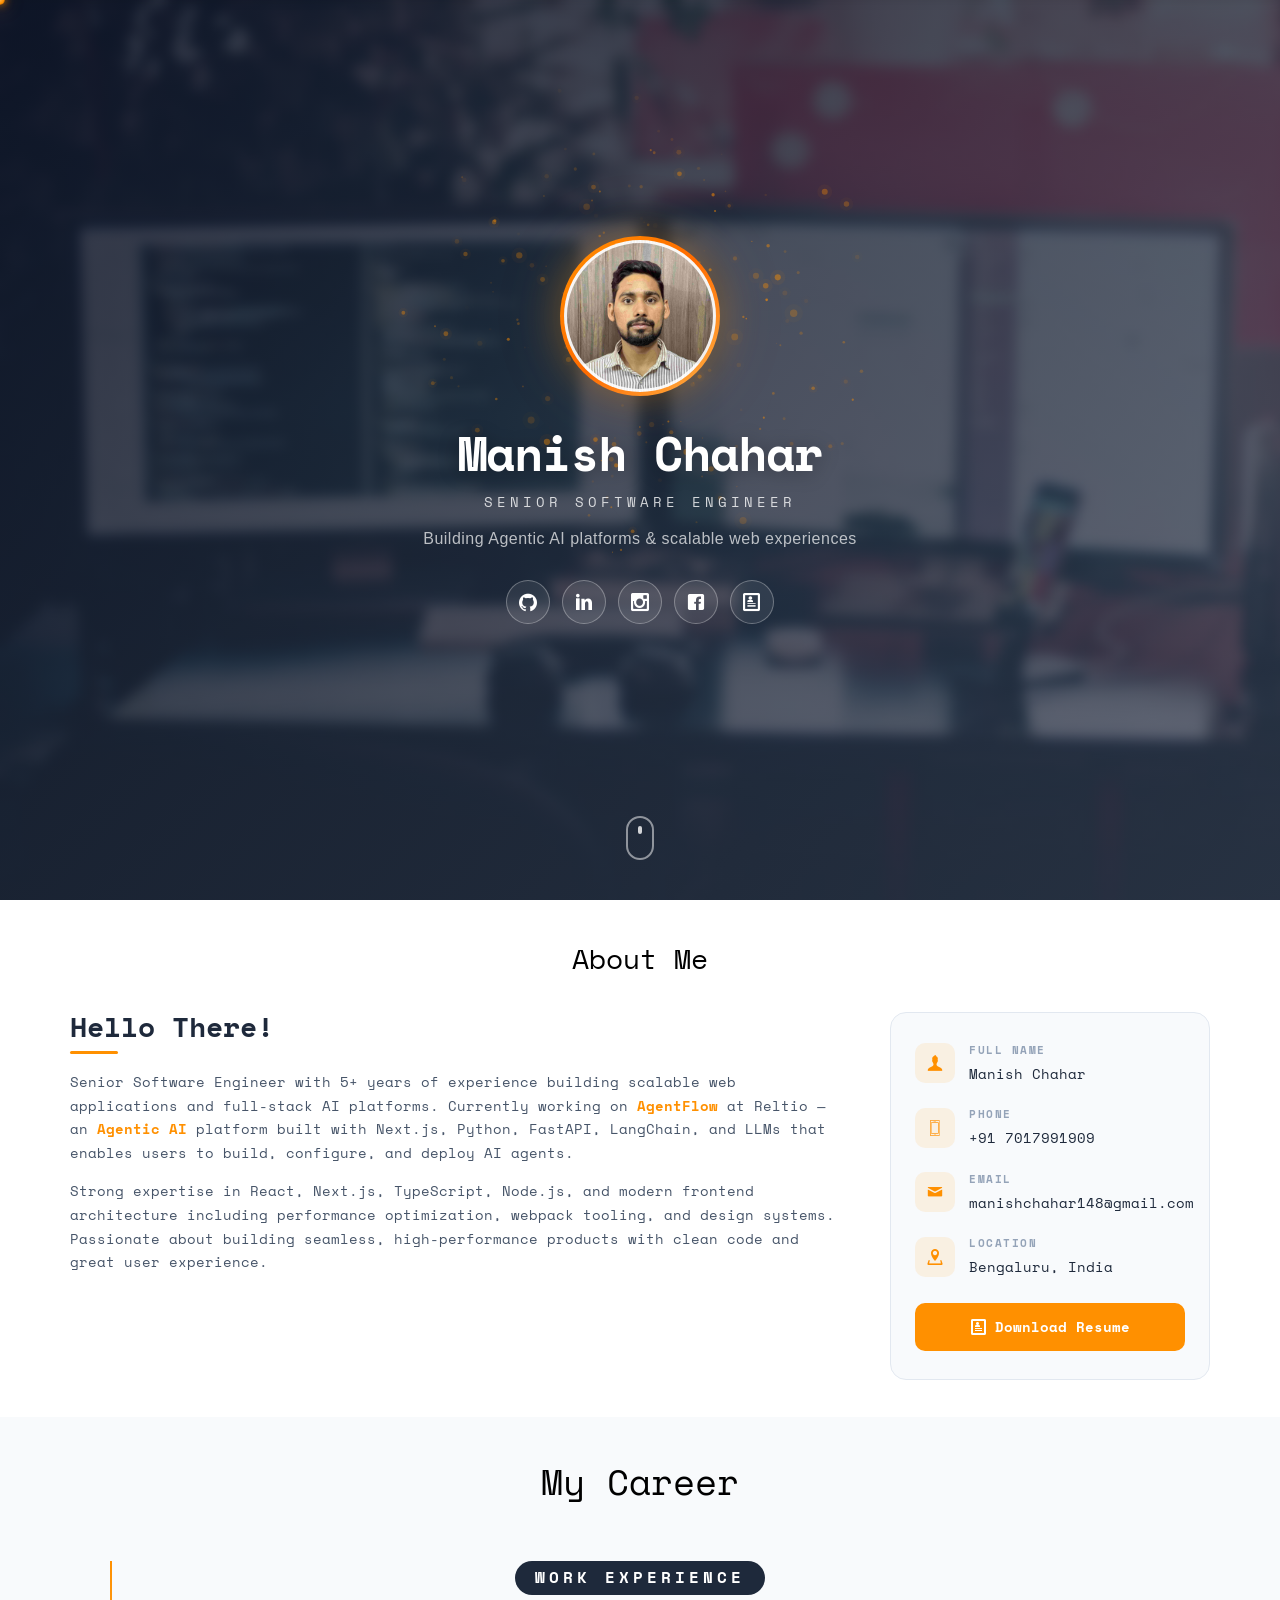
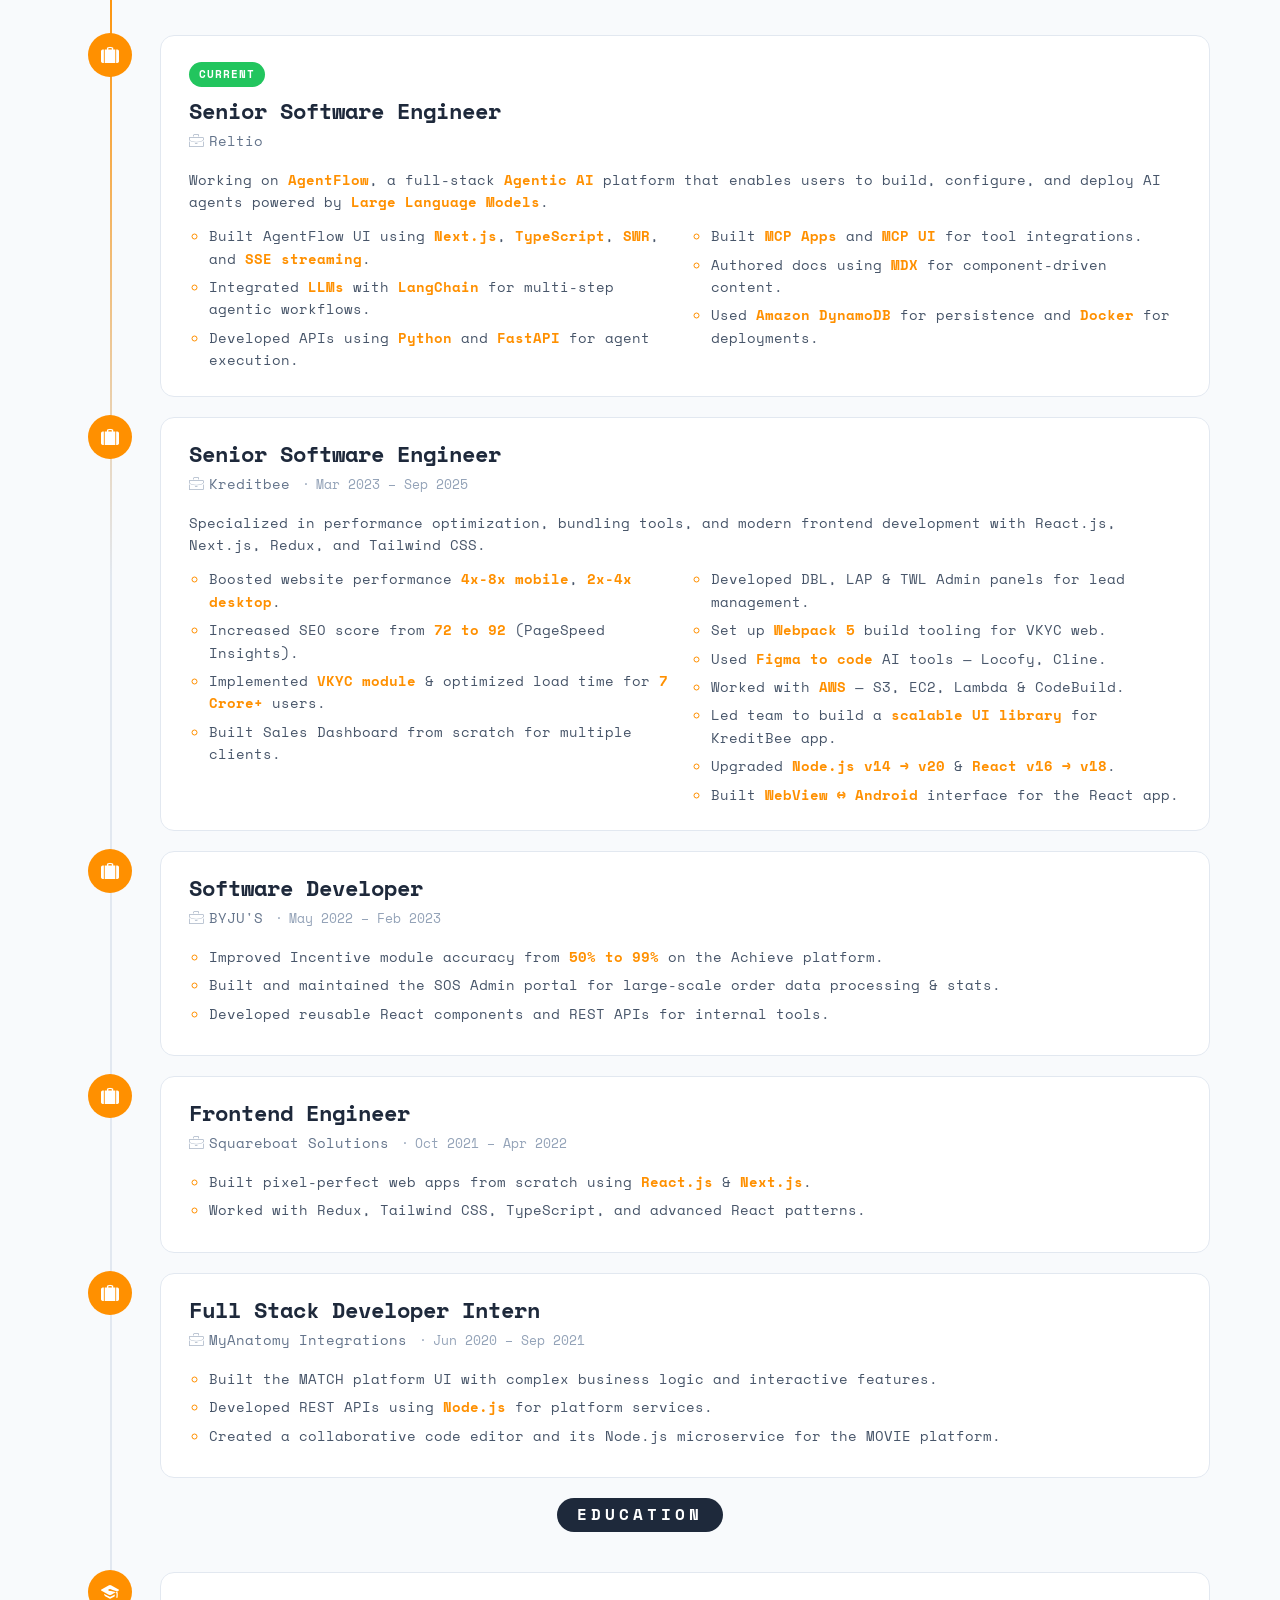
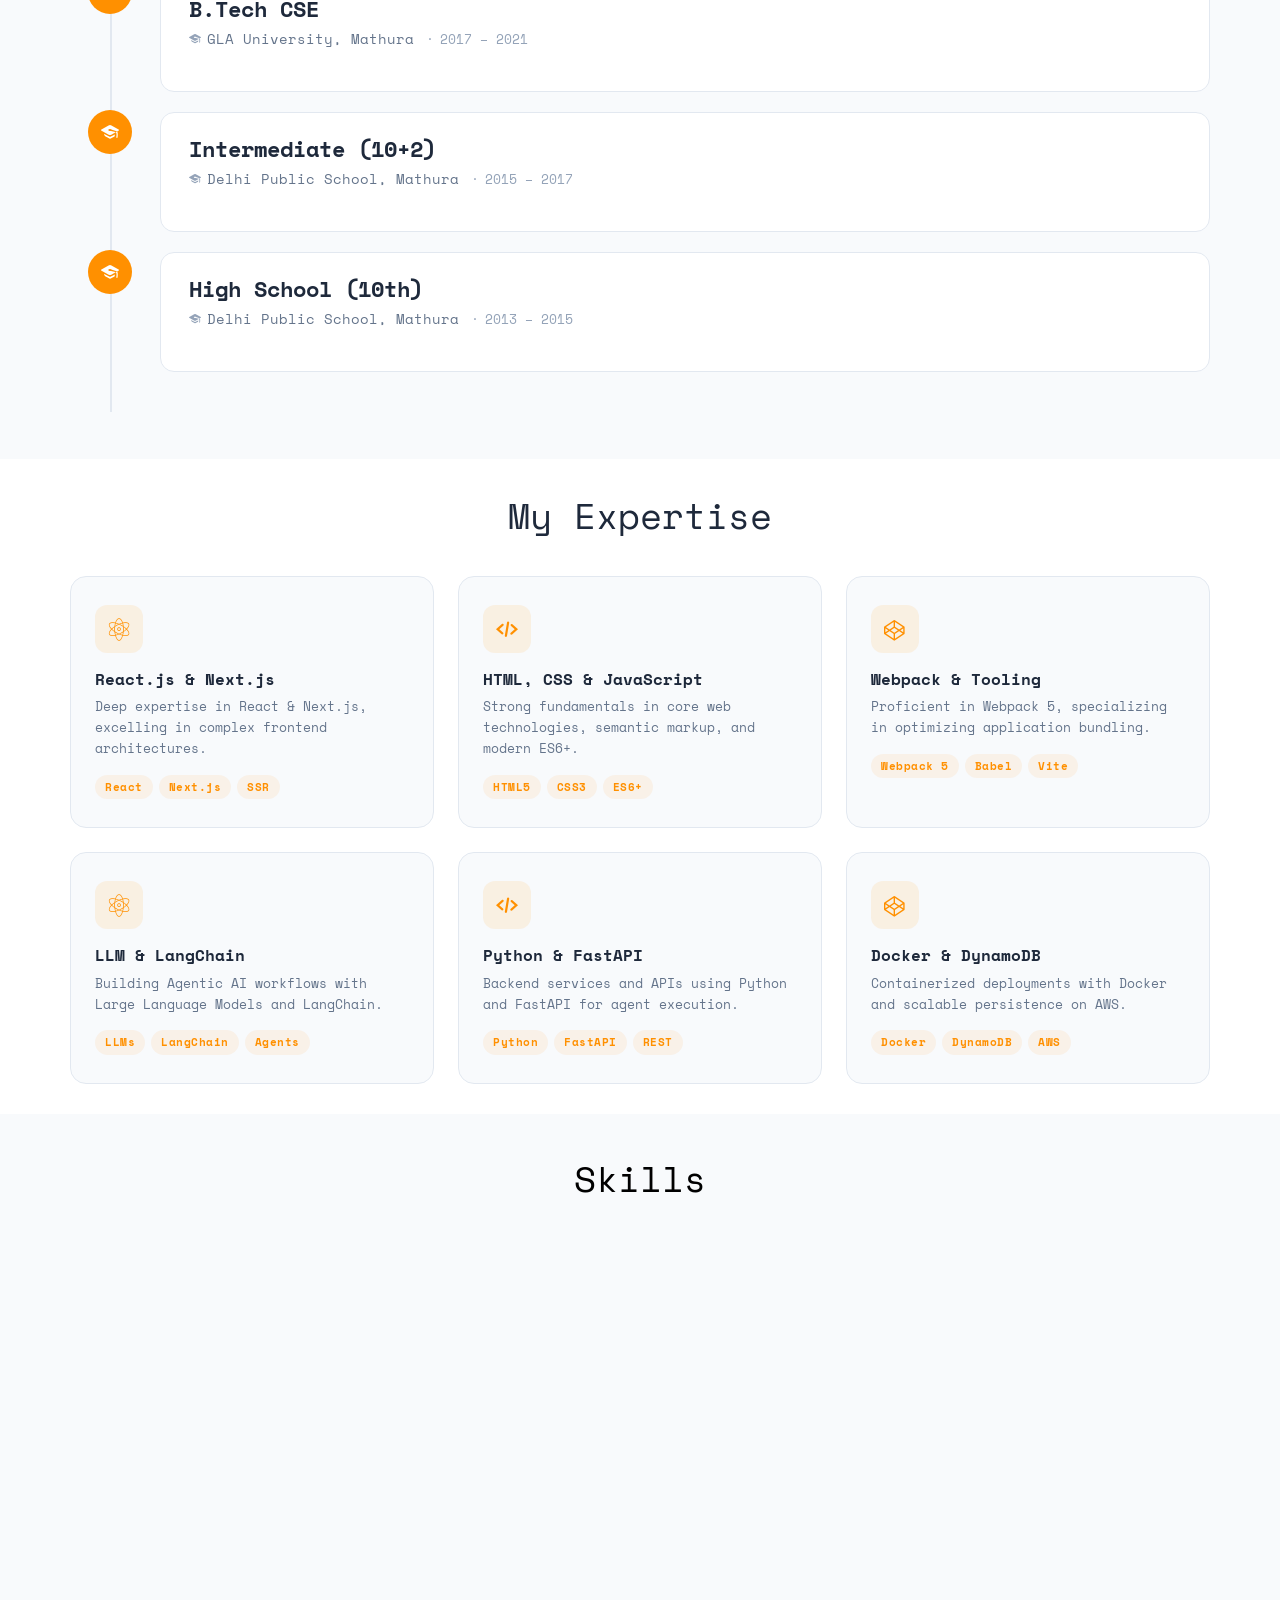
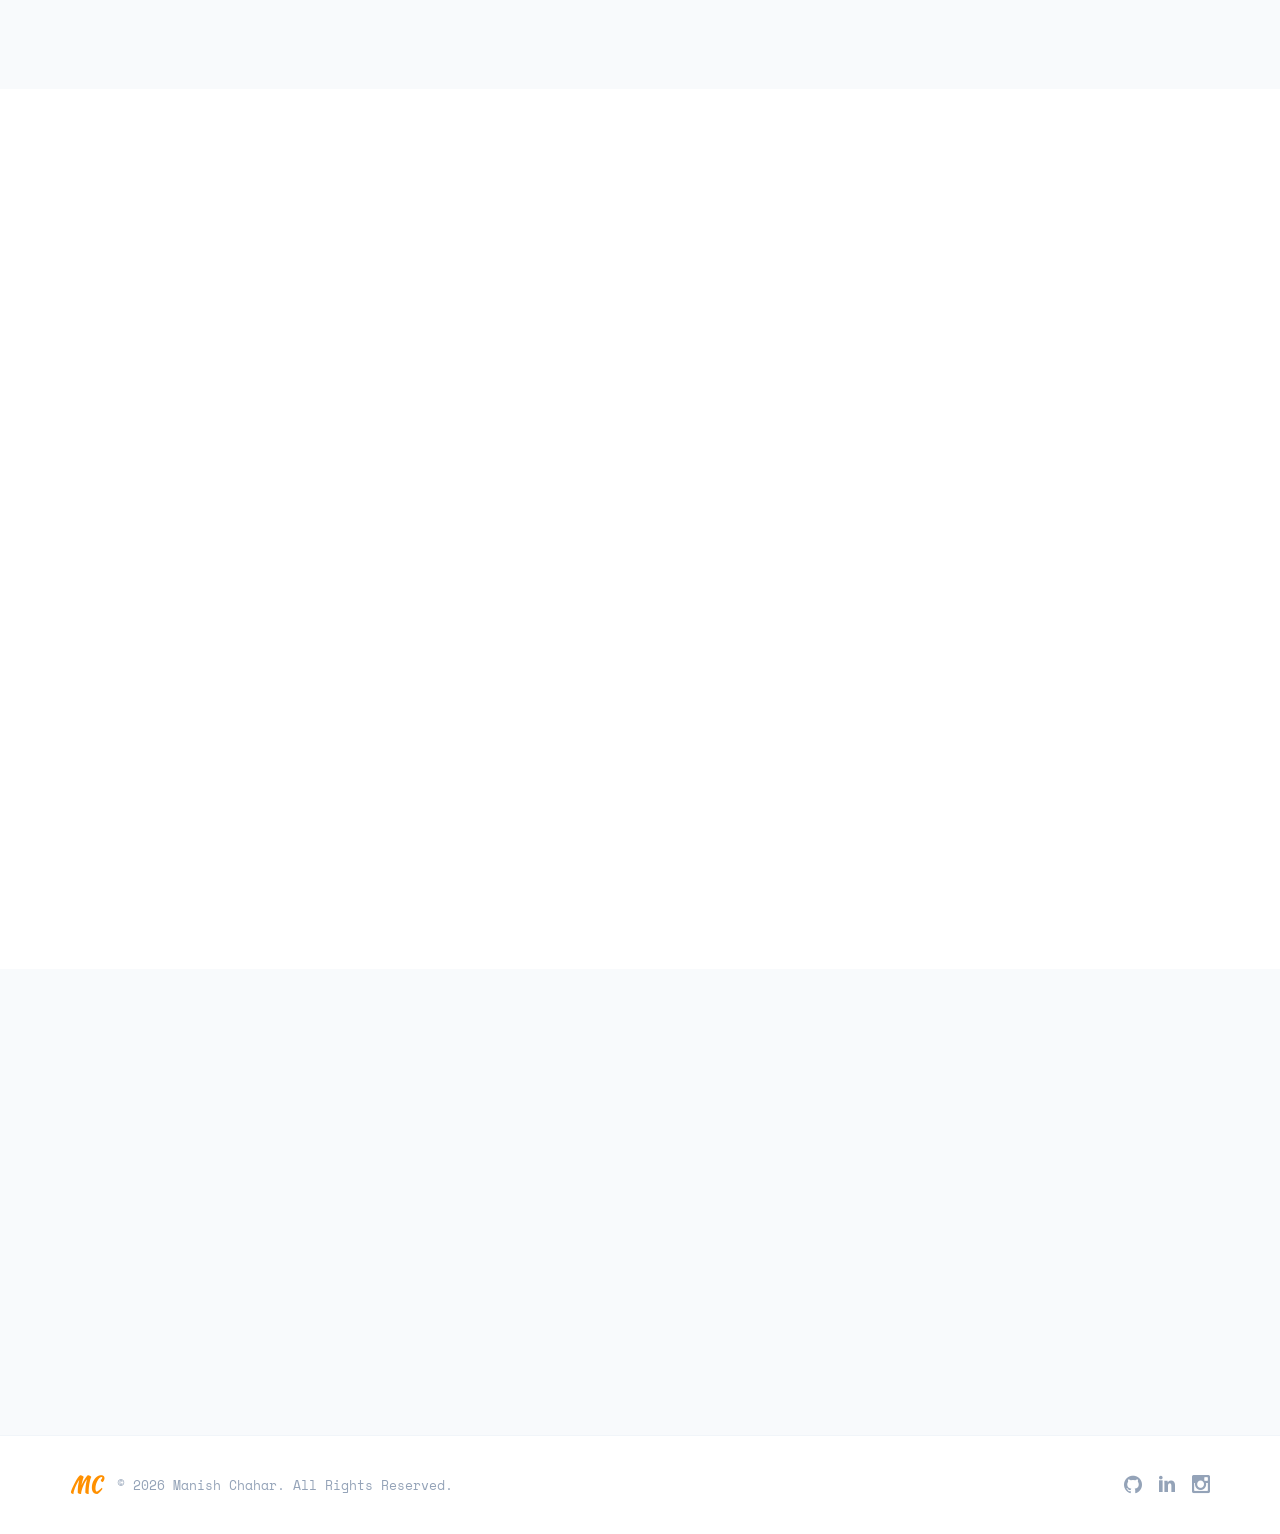
==== commit 857a189a: "Enhance hero profile section: Add particle effects and restructure layout in index.html, update styl" ====
--- a/index.html
+++ b/index.html
@@ -69,8 +69,11 @@
 				<div class="col-md-8 col-md-offset-2 text-center">
 					<div class="display-t js-fullheight">
 						<div class="display-tc js-fullheight animate-box" data-animate-effect="fadeIn">
-							<div class="hero-profile-ring">
-								<div class="profile-thumb" style="background: url(/images/manish-chahar.jpg);"></div>
+							<div class="hero-profile-wrap">
+								<canvas id="hero-particles" aria-hidden="true"></canvas>
+								<div class="hero-profile-ring">
+									<div class="profile-thumb" style="background: url(/images/manish-chahar.jpg);"></div>
+								</div>
 							</div>
 							<h1><span>Manish Chahar</span></h1>
 							<h3><span>Senior Software Engineer</span></h3>
--- a/css/style.css
+++ b/css/style.css
@@ -338,6 +338,14 @@
   .fh5co-cover .display-tc h1 {
     font-size: 32px;
   }
+  .hero-profile-wrap {
+    width: 130px;
+    height: 130px;
+  }
+  #hero-particles {
+    width: 400px;
+    height: 400px;
+  }
   .hero-profile-ring {
     width: 130px;
     height: 130px;
@@ -381,10 +389,31 @@
   }
 }
 
-.hero-profile-ring {
+.hero-profile-wrap {
+  position: relative;
   width: 160px;
   height: 160px;
   margin: 0 auto 28px;
+  display: flex;
+  align-items: center;
+  justify-content: center;
+  overflow: visible;
+}
+#hero-particles {
+  position: absolute;
+  top: 50%;
+  left: 50%;
+  transform: translate(-50%, -50%);
+  width: 600px;
+  height: 600px;
+  pointer-events: none;
+  z-index: 0;
+}
+.hero-profile-ring {
+  position: relative;
+  z-index: 1;
+  width: 160px;
+  height: 160px;
   border-radius: 50%;
   padding: 4px;
   background: linear-gradient(135deg, #FF9000, #ff6b00, #ffb347);
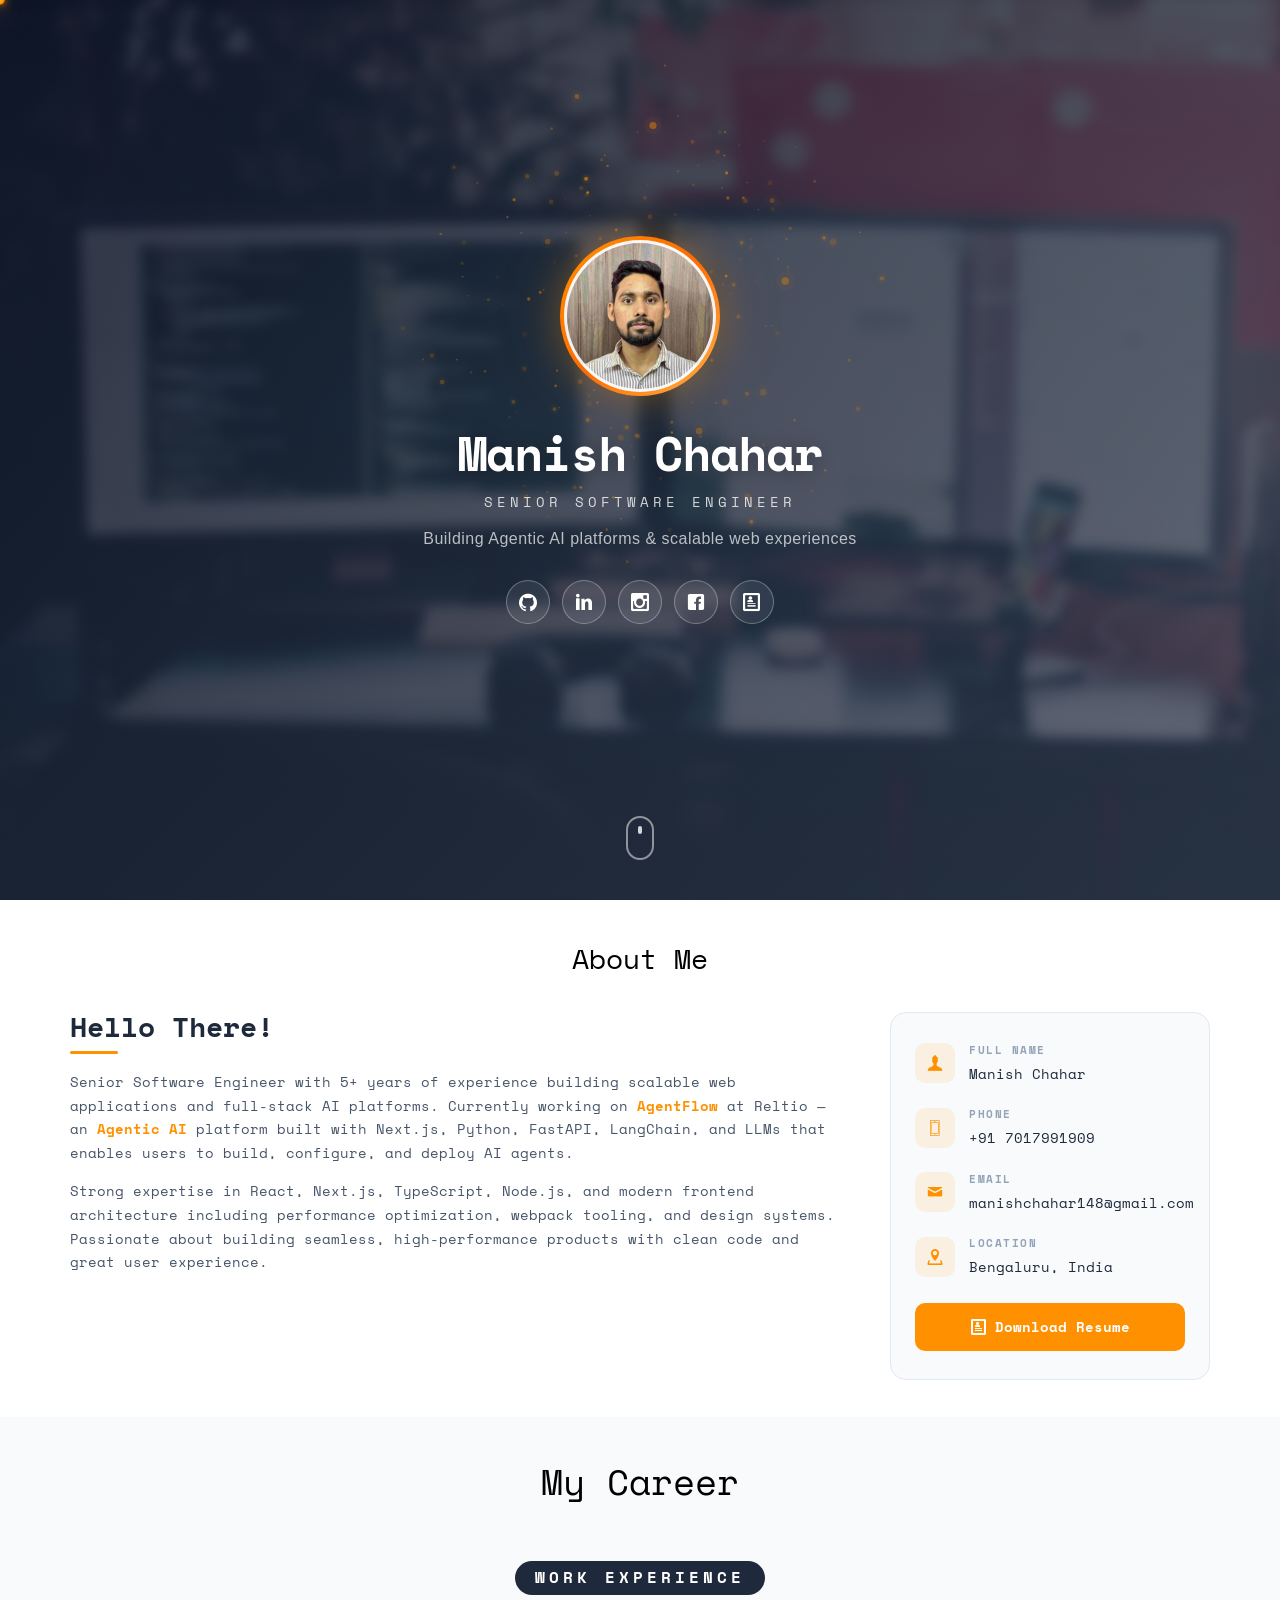
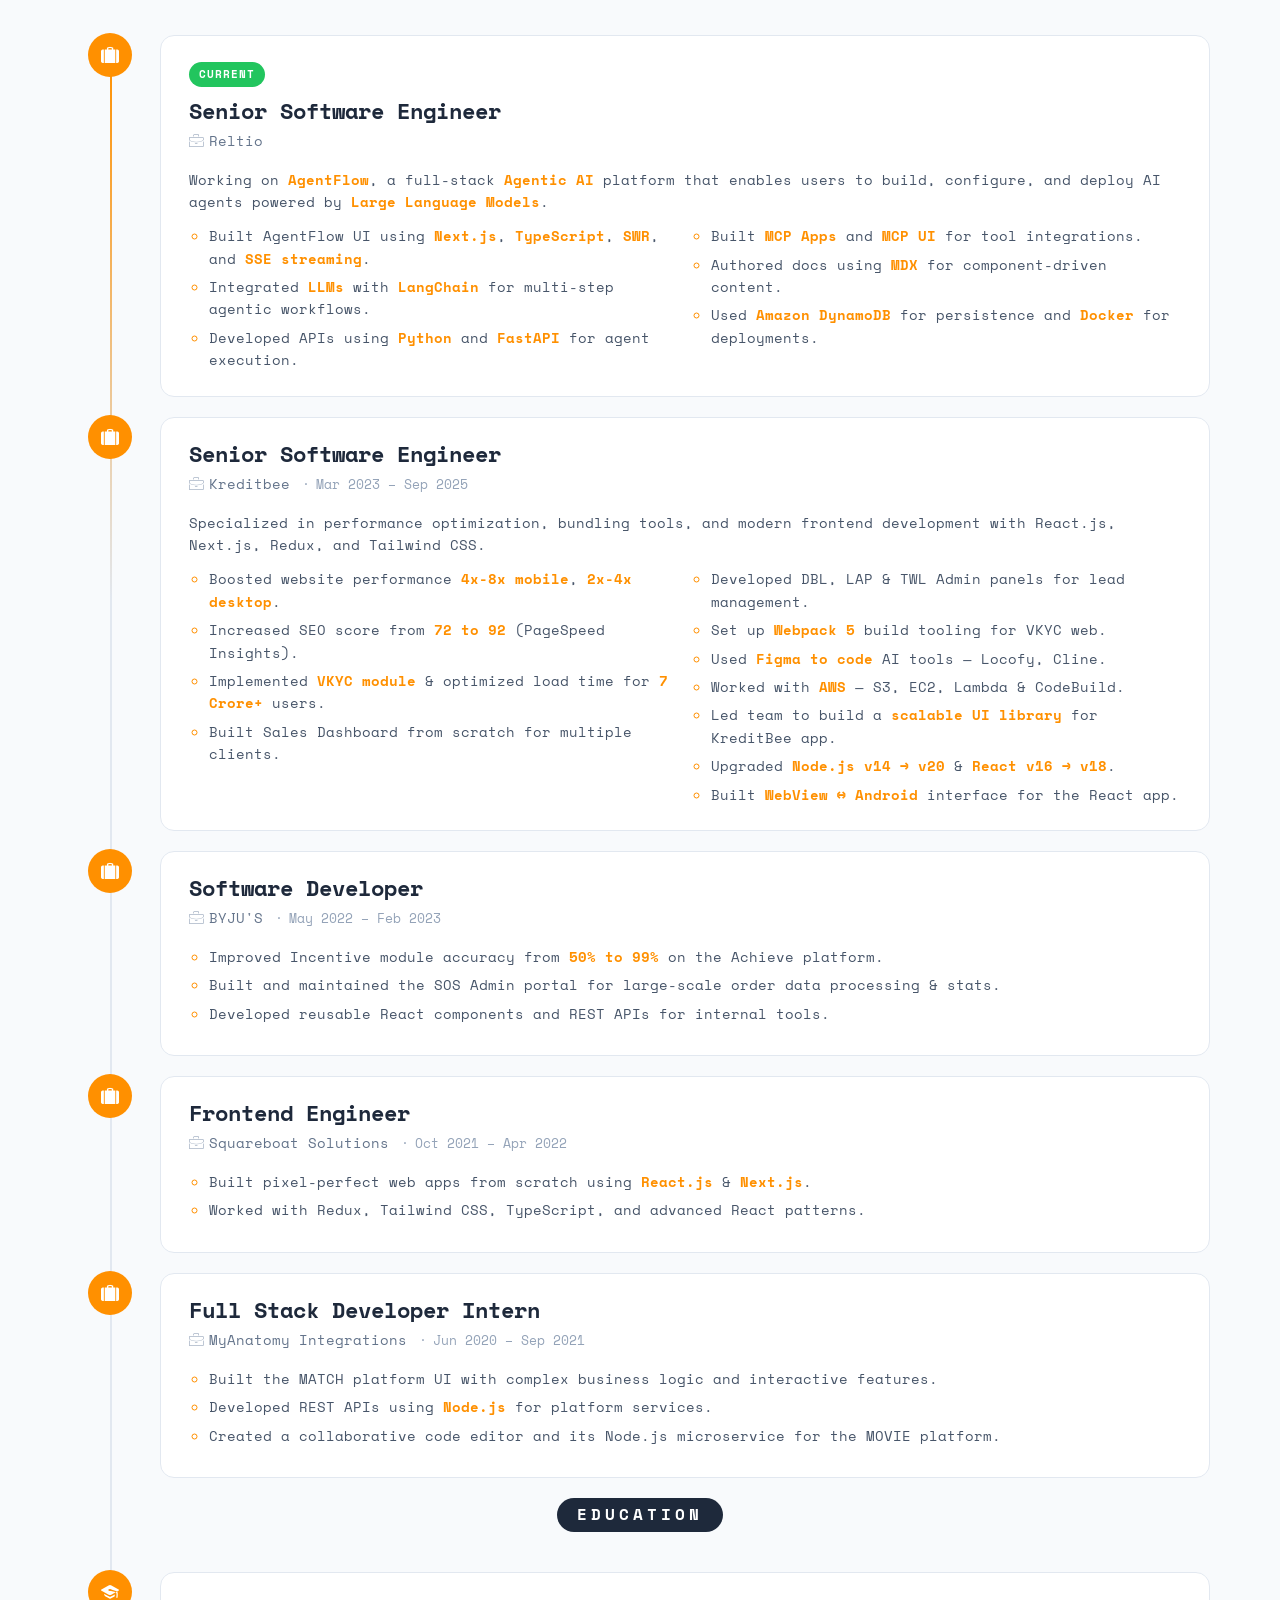
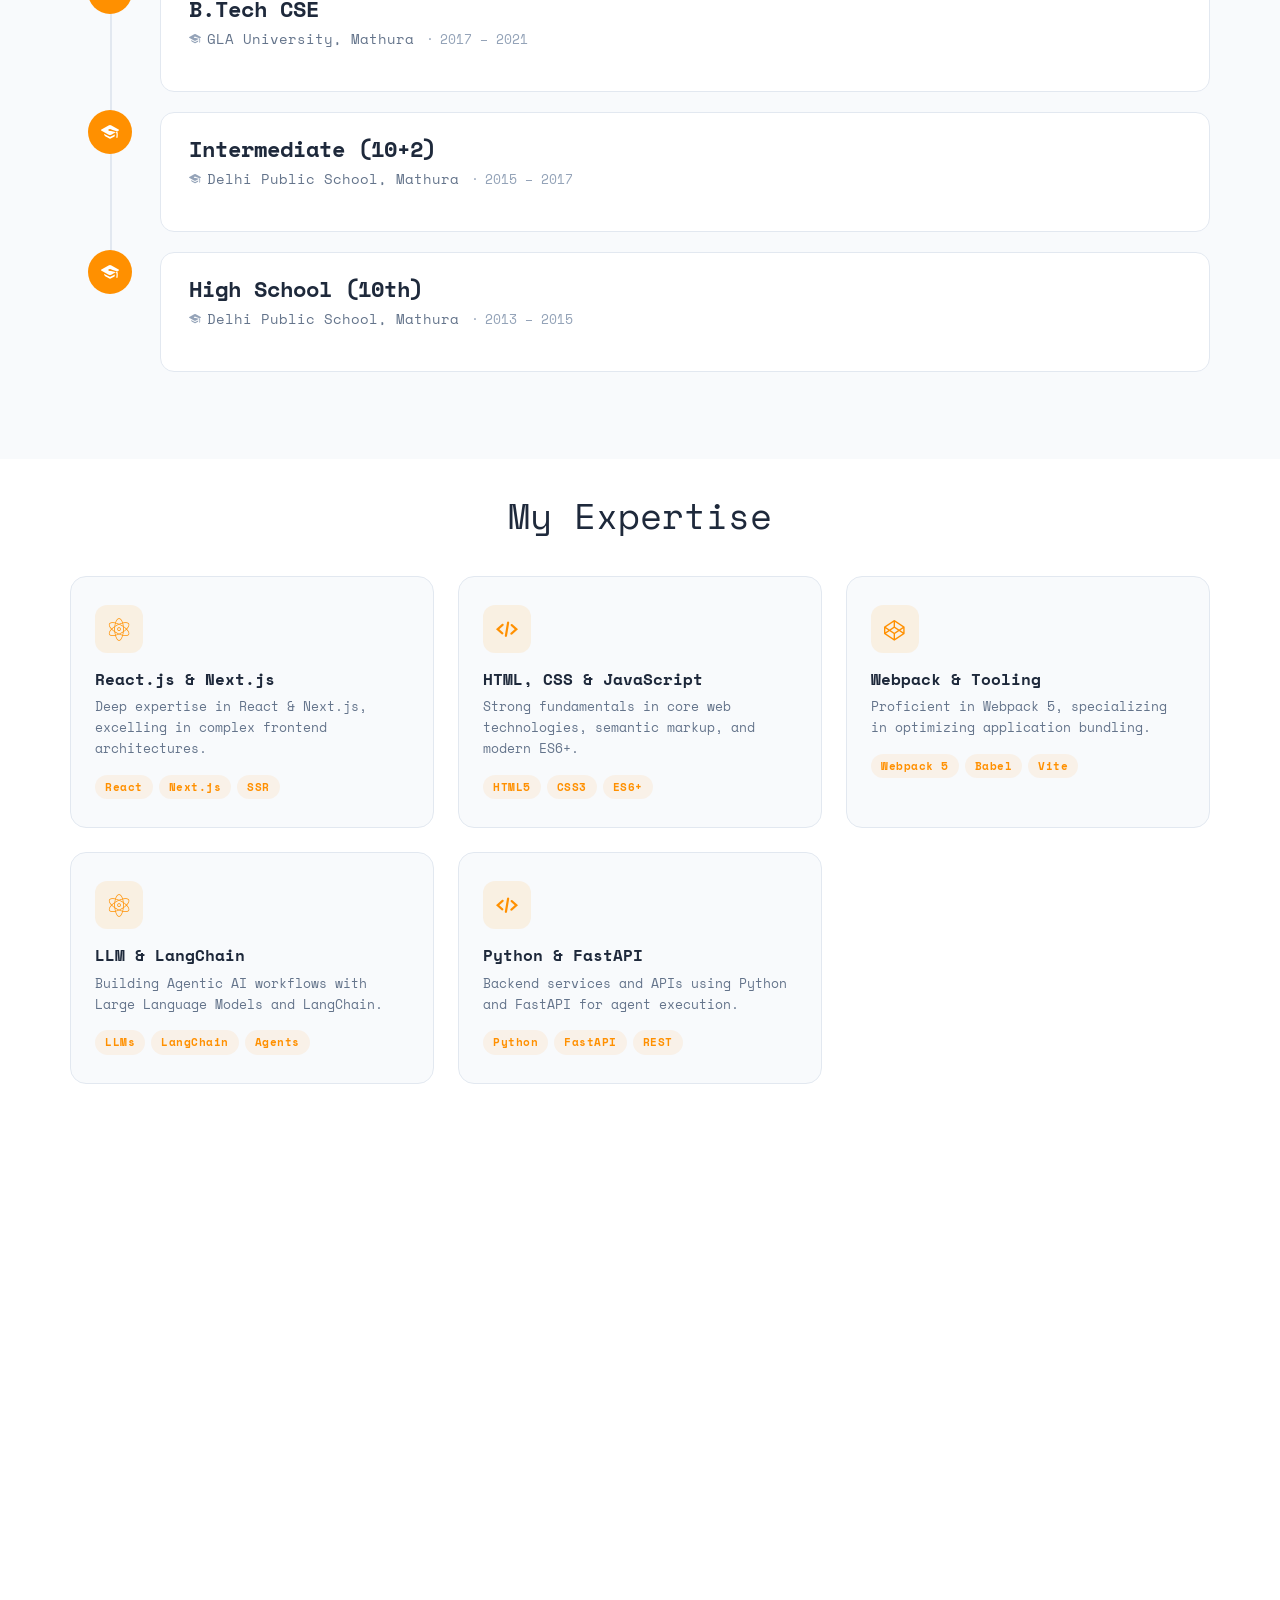
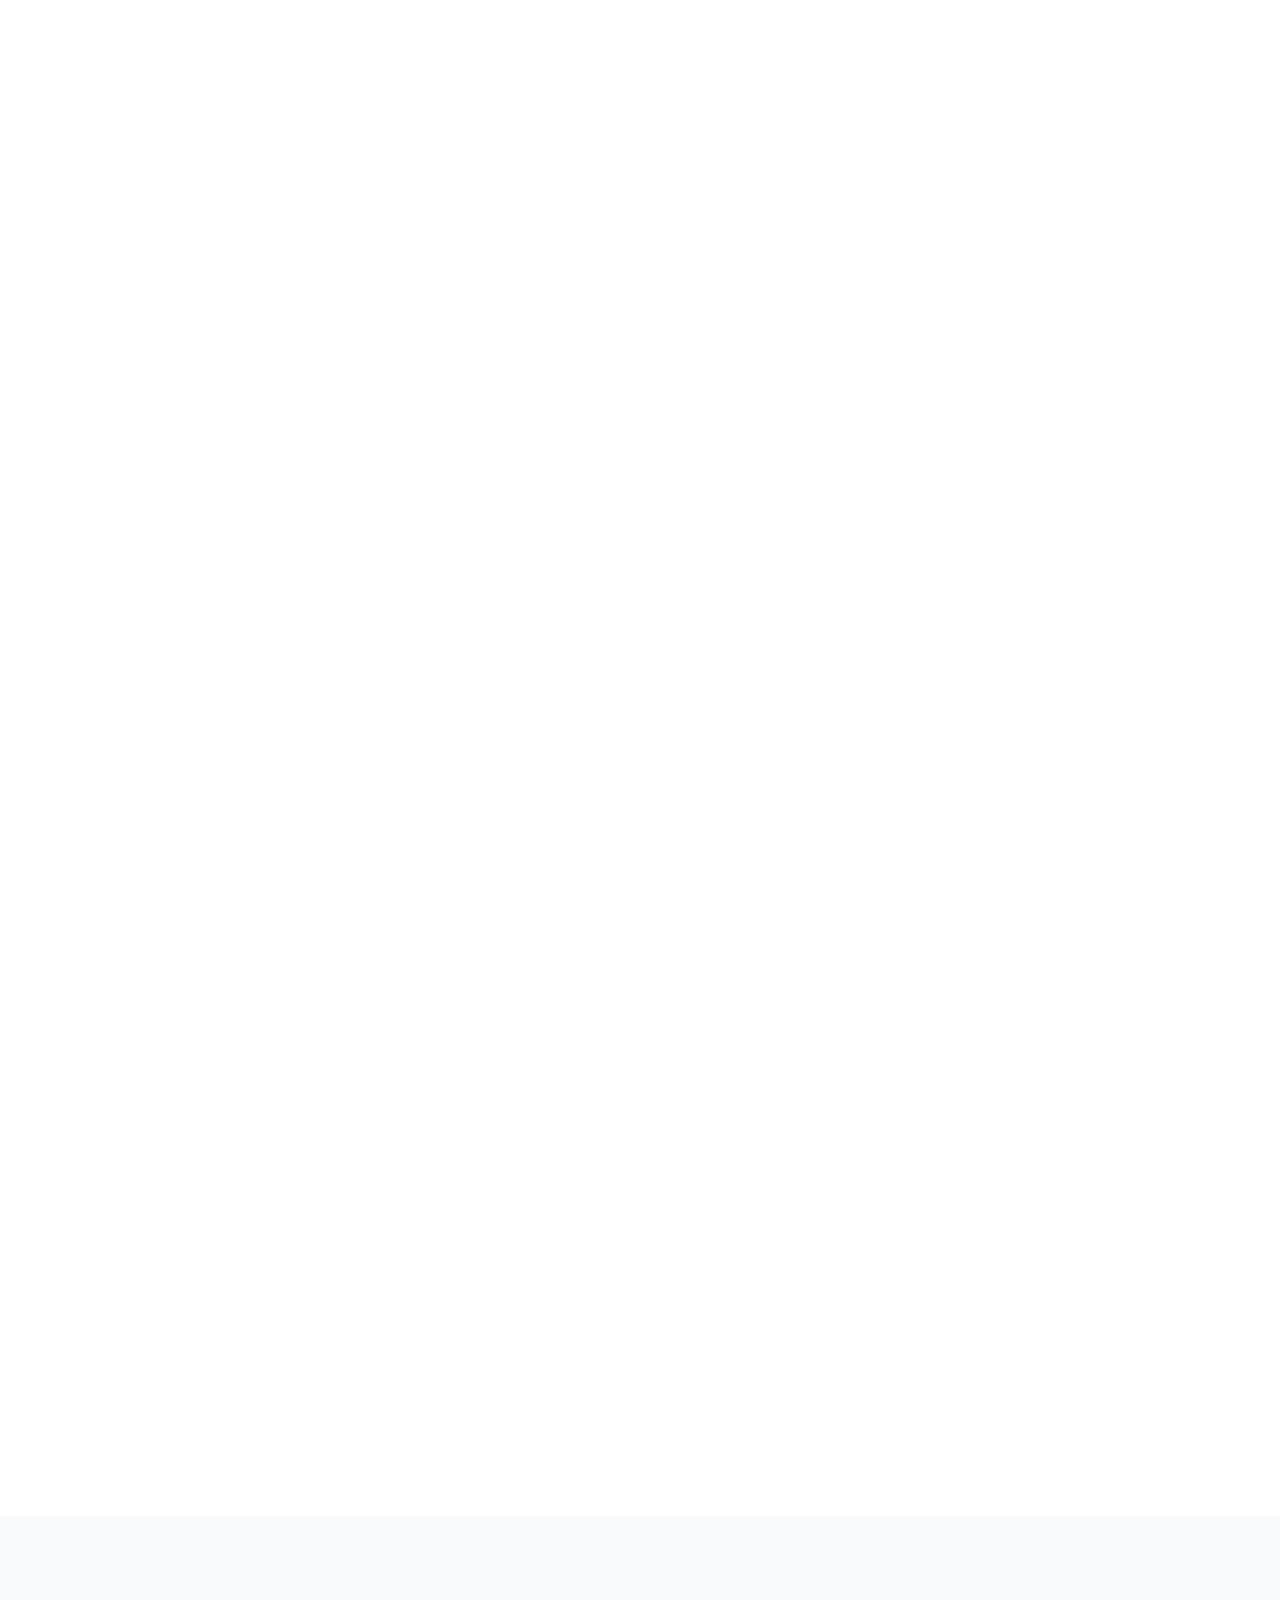
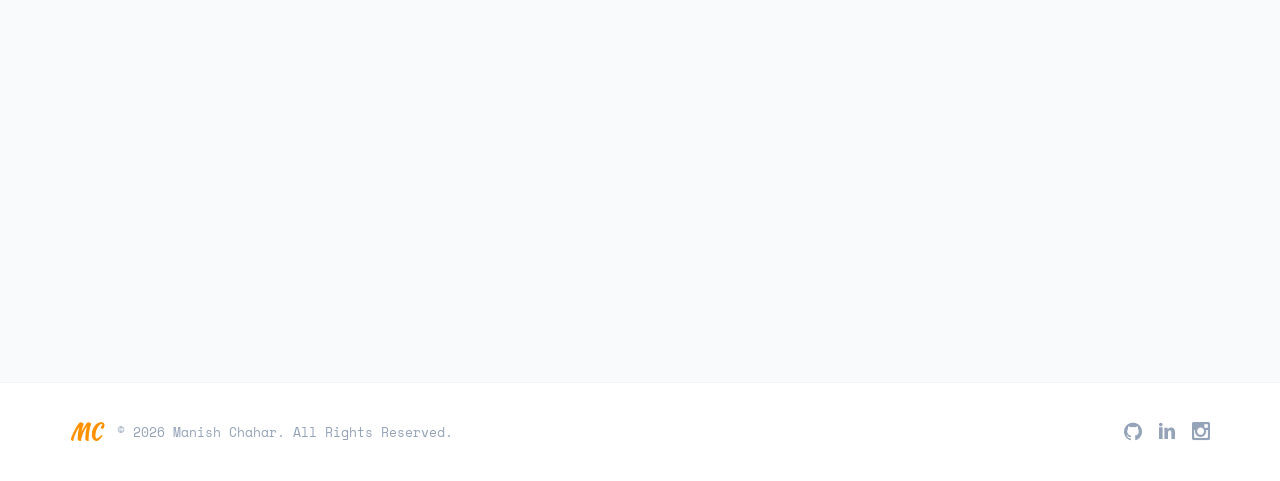
==== commit 6cbe9c06: "Add blog section: Create blog.html and blogs.html for blog navigation, implement project-specific sk" ====
--- a/index.html
+++ b/index.html
@@ -31,7 +31,7 @@
 
 	<script src="js/modernizr-2.6.2.min.js"></script>
 	<script>
-	(function(){var t=localStorage.getItem('theme')||(matchMedia('(prefers-color-scheme:dark)').matches?'dark':'light');if(t==='dark')document.documentElement.setAttribute('data-theme','dark');})();
+	(()=> {var t=localStorage.getItem('theme')||(matchMedia('(prefers-color-scheme:dark)').matches?'dark':'light');if(t==='dark')document.documentElement.setAttribute('data-theme','dark');})();
 	</script>
 
 	</head>
@@ -51,6 +51,7 @@
 				<li><a href="#fh5co-features">Expertise</a></li>
 				<li><a href="#fh5co-skills">Skills</a></li>
 				<li><a href="#fh5co-work">Work</a></li>
+				<li><a href="blogs.html">Blog</a></li>
 				<li><a href="#fh5co-started">Contact</a></li>
 			</ul>
 			<button class="theme-toggle" aria-label="Toggle dark mode">
@@ -489,7 +490,26 @@
 		</div>
 	</div>
 
-	
+	<div id="fh5co-blog">
+		<div class="container">
+			<div class="fh5co-heading animate-box">
+				<span>Latest Writing</span>
+				<h2>Blog</h2>
+			</div>
+			<div class="blog-cards-grid">
+				<a href="blogs/project-specific-skills.html" class="blog-preview-card animate-box">
+					<div class="blog-preview-meta">
+						<span class="blog-preview-category">Engineering</span>
+						<span class="blog-preview-date">March 15, 2026</span>
+					</div>
+					<h3>How Project-Specific Skills Supercharge Your Development Workflow</h3>
+					<p>Why generic AI prompts fall short — and how teaching your AI assistant the rules of your codebase unlocks a new level of productivity.</p>
+					<span class="blog-preview-link">Read Article <i class="icon-arrow-right3"></i></span>
+				</a>
+			</div>
+		</div>
+	</div>
+
 	<div id="fh5co-started">
 		<div class="container">
 			<div class="cta-card animate-box">
--- a/css/style.css
+++ b/css/style.css
@@ -923,8 +923,9 @@
   position: relative;
 }
 .timeline:before {
-  top: 20px;
-  bottom: 0;
+  top: var(--tl-top, 40px);
+  height: var(--tl-height, calc(100% - 80px));
+  bottom: auto;
   position: absolute;
   content: " ";
   width: 2px;
@@ -1333,6 +1334,118 @@
 }
 .work-link i {
   font-size: 12px;
+}
+
+/* =========================================
+   Blog Preview Section
+   ========================================= */
+#fh5co-blog {
+  padding: 2.5em 0;
+  clear: both;
+}
+.blog-cards-grid {
+  display: grid;
+  grid-template-columns: repeat(auto-fill, minmax(340px, 1fr));
+  gap: 24px;
+}
+.blog-preview-card {
+  display: block;
+  padding: 32px;
+  background: var(--bg-card);
+  border: var(--glass-border, 1px solid var(--border-default));
+  border-radius: 16px;
+  text-decoration: none;
+  transition: transform 0.25s ease, box-shadow 0.25s ease, border-color 0.25s ease;
+  backdrop-filter: blur(16px) saturate(180%);
+  -webkit-backdrop-filter: blur(16px) saturate(180%);
+  box-shadow: var(--glass-shadow, 0 4px 12px var(--shadow-card));
+  cursor: pointer;
+  position: relative;
+  overflow: hidden;
+}
+.blog-preview-card::before {
+  content: '';
+  position: absolute;
+  top: 0;
+  left: 0;
+  right: 0;
+  height: 3px;
+  background: linear-gradient(90deg, var(--accent), transparent);
+  transform: scaleX(0);
+  transform-origin: left;
+  transition: transform 0.3s ease;
+}
+.blog-preview-card:hover {
+  transform: translateY(-4px);
+  box-shadow: var(--glass-shadow-hover, 0 8px 24px var(--shadow-card-hover));
+  text-decoration: none;
+}
+.blog-preview-card:hover::before {
+  transform: scaleX(1);
+}
+.blog-preview-meta {
+  display: flex;
+  align-items: center;
+  gap: 12px;
+  margin-bottom: 16px;
+}
+.blog-preview-category {
+  display: inline-block;
+  padding: 3px 12px;
+  font-size: 11px;
+  font-weight: 700;
+  text-transform: uppercase;
+  letter-spacing: 1px;
+  color: var(--accent);
+  background: var(--accent-light);
+  border-radius: 20px;
+}
+.blog-preview-date {
+  font-size: 12px;
+  color: var(--text-muted);
+  font-family: "Space Mono", monospace;
+}
+.blog-preview-card h3 {
+  font-family: "Space Mono", monospace;
+  font-size: 20px;
+  font-weight: 700;
+  color: var(--text-heading);
+  margin: 0 0 10px;
+  line-height: 1.4;
+  letter-spacing: -0.3px;
+}
+.blog-preview-card p {
+  font-size: 14px;
+  line-height: 1.7;
+  color: var(--text-secondary);
+  margin: 0 0 20px;
+}
+.blog-preview-link {
+  display: inline-flex;
+  align-items: center;
+  gap: 6px;
+  font-family: "Space Mono", monospace;
+  font-size: 13px;
+  font-weight: 700;
+  color: var(--accent);
+  transition: gap 0.2s ease;
+}
+.blog-preview-card:hover .blog-preview-link {
+  gap: 10px;
+}
+.blog-preview-link i {
+  font-size: 12px;
+}
+@media screen and (max-width: 576px) {
+  .blog-cards-grid {
+    grid-template-columns: 1fr;
+  }
+  .blog-preview-card {
+    padding: 24px;
+  }
+  .blog-preview-card h3 {
+    font-size: 18px;
+  }
 }
 
 /* =========================================
